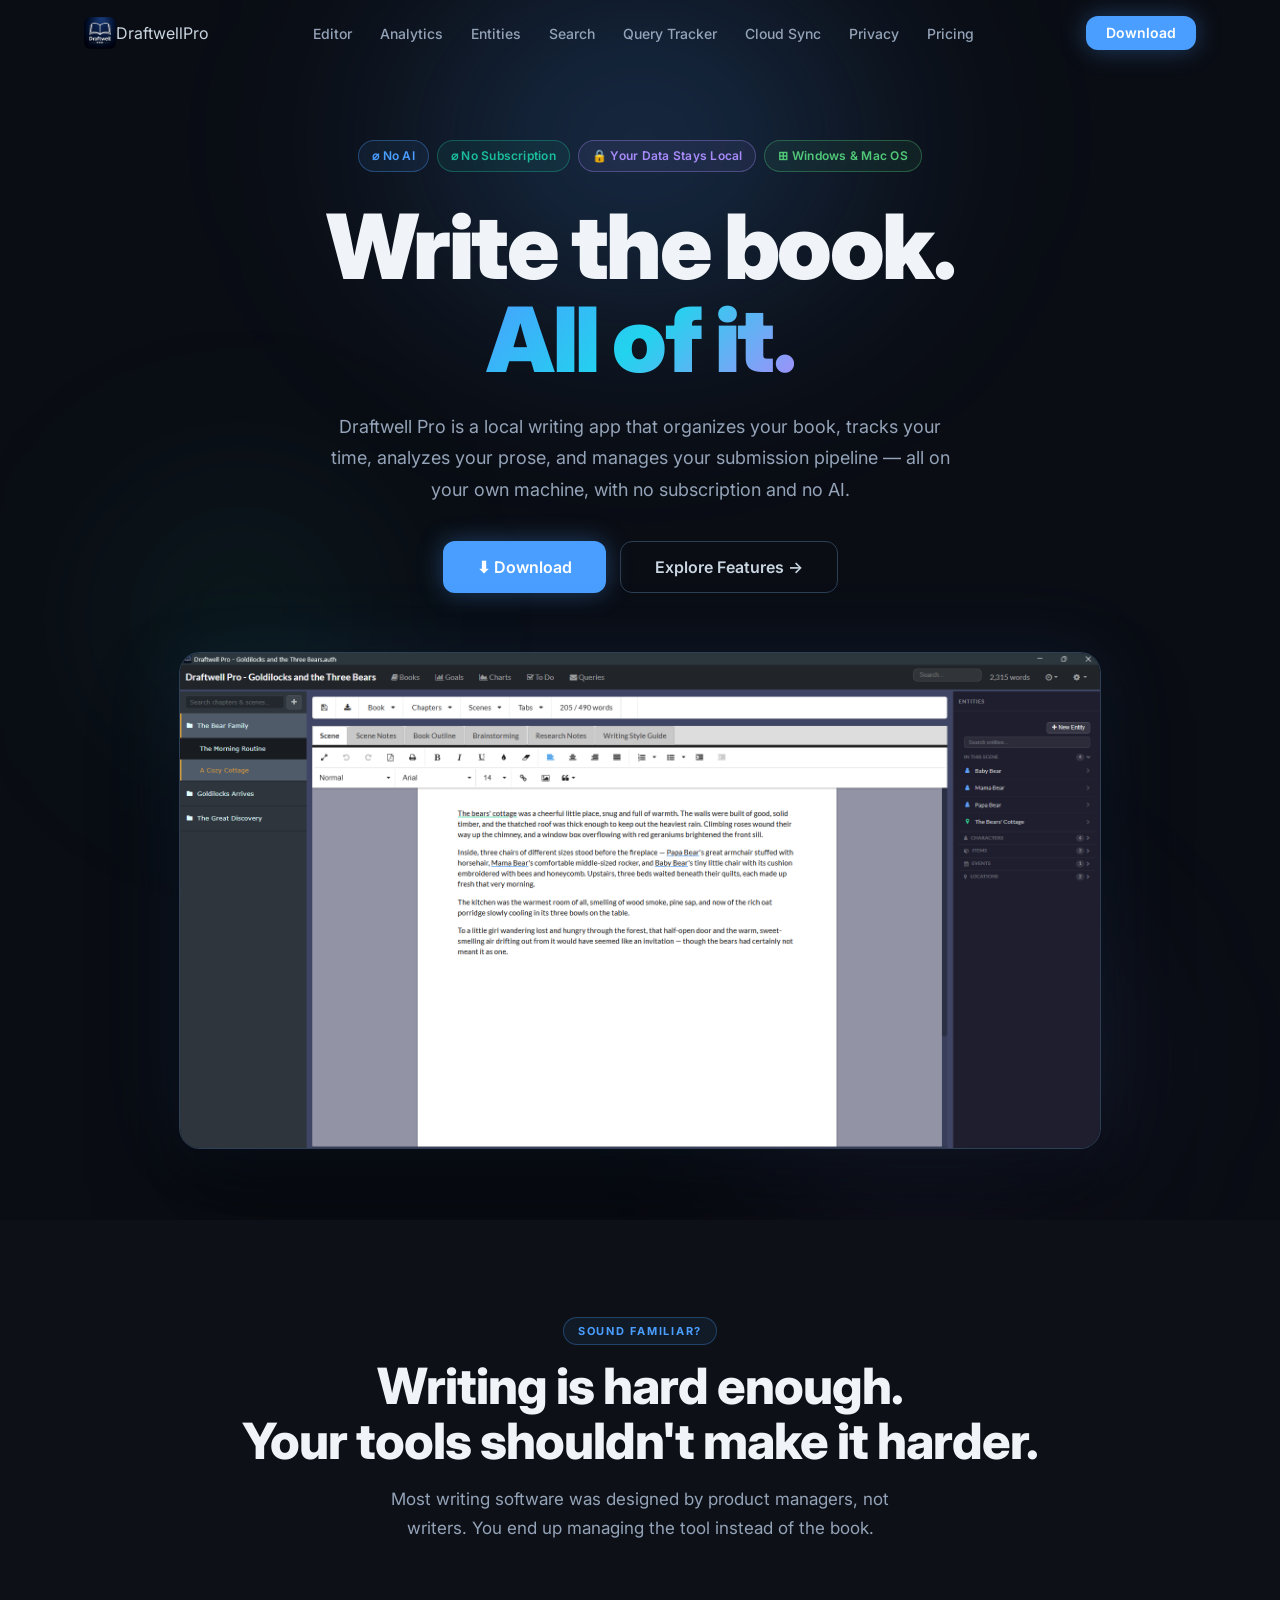
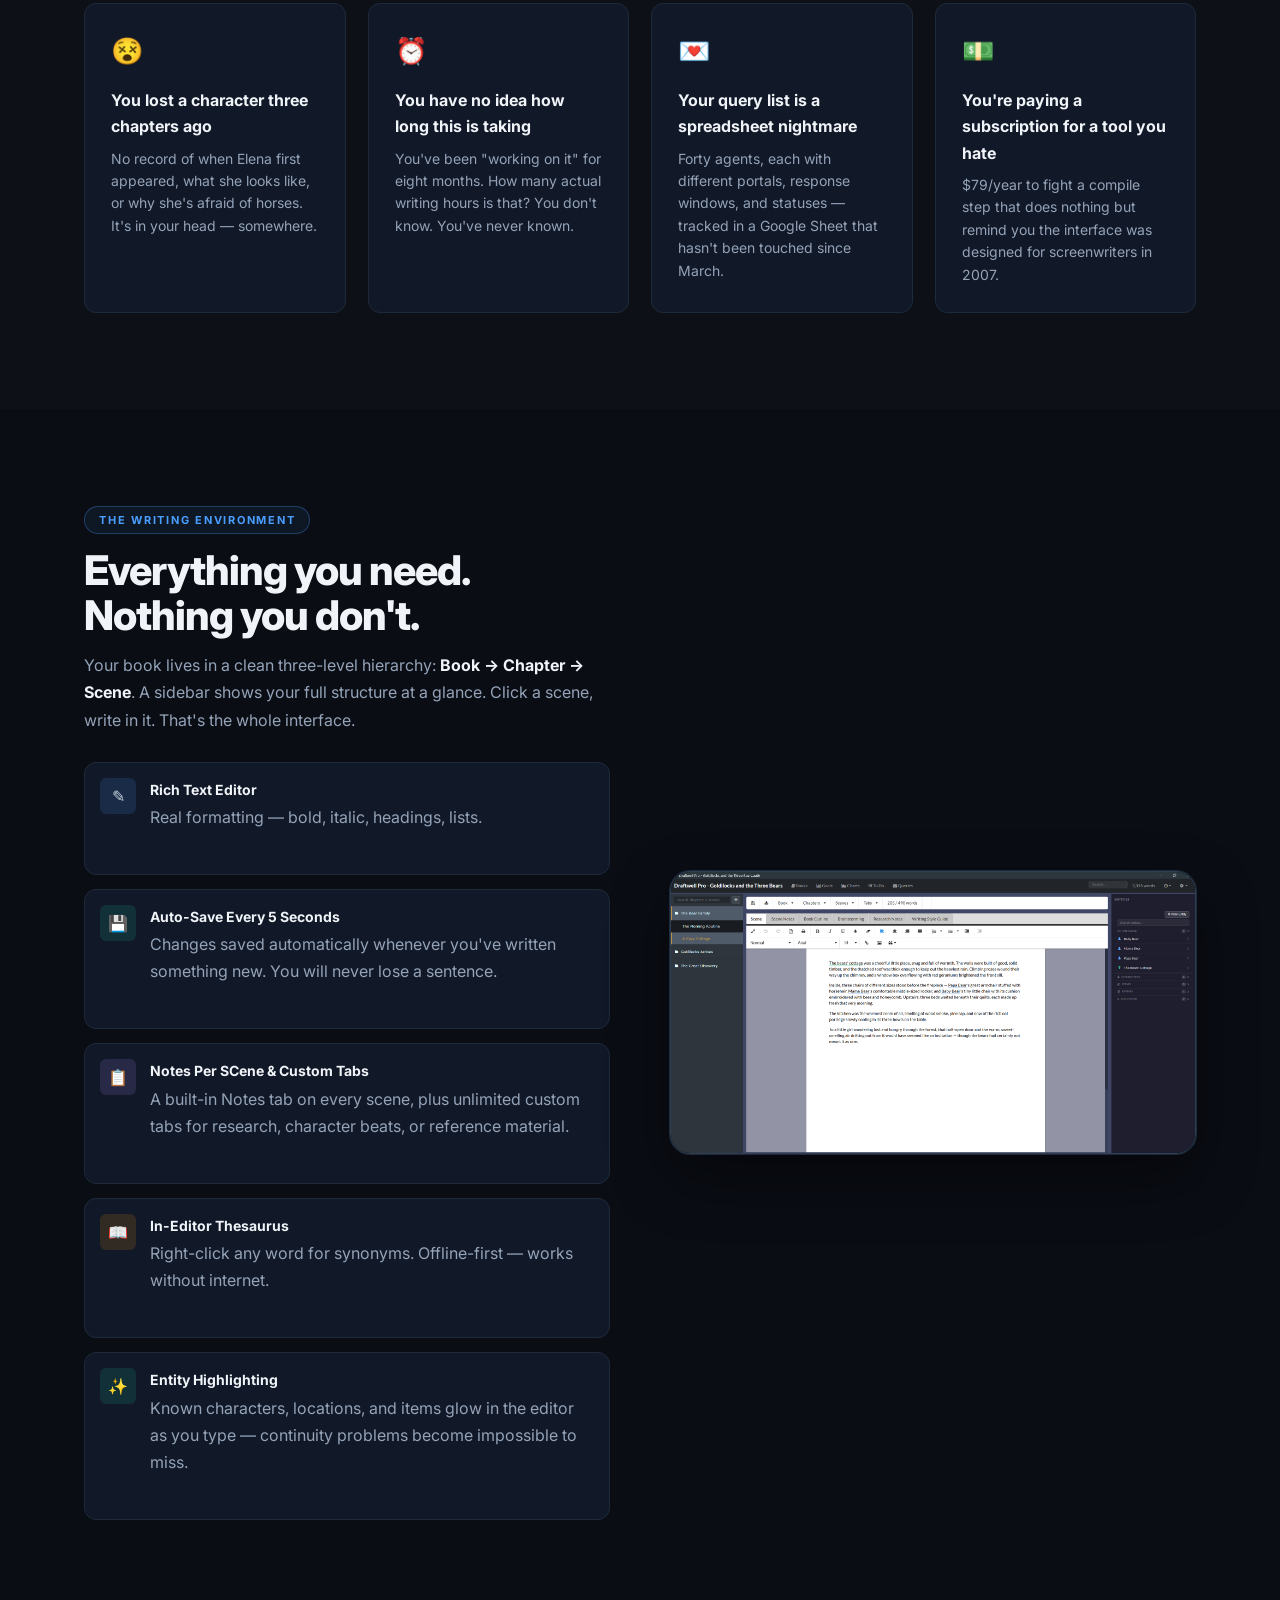
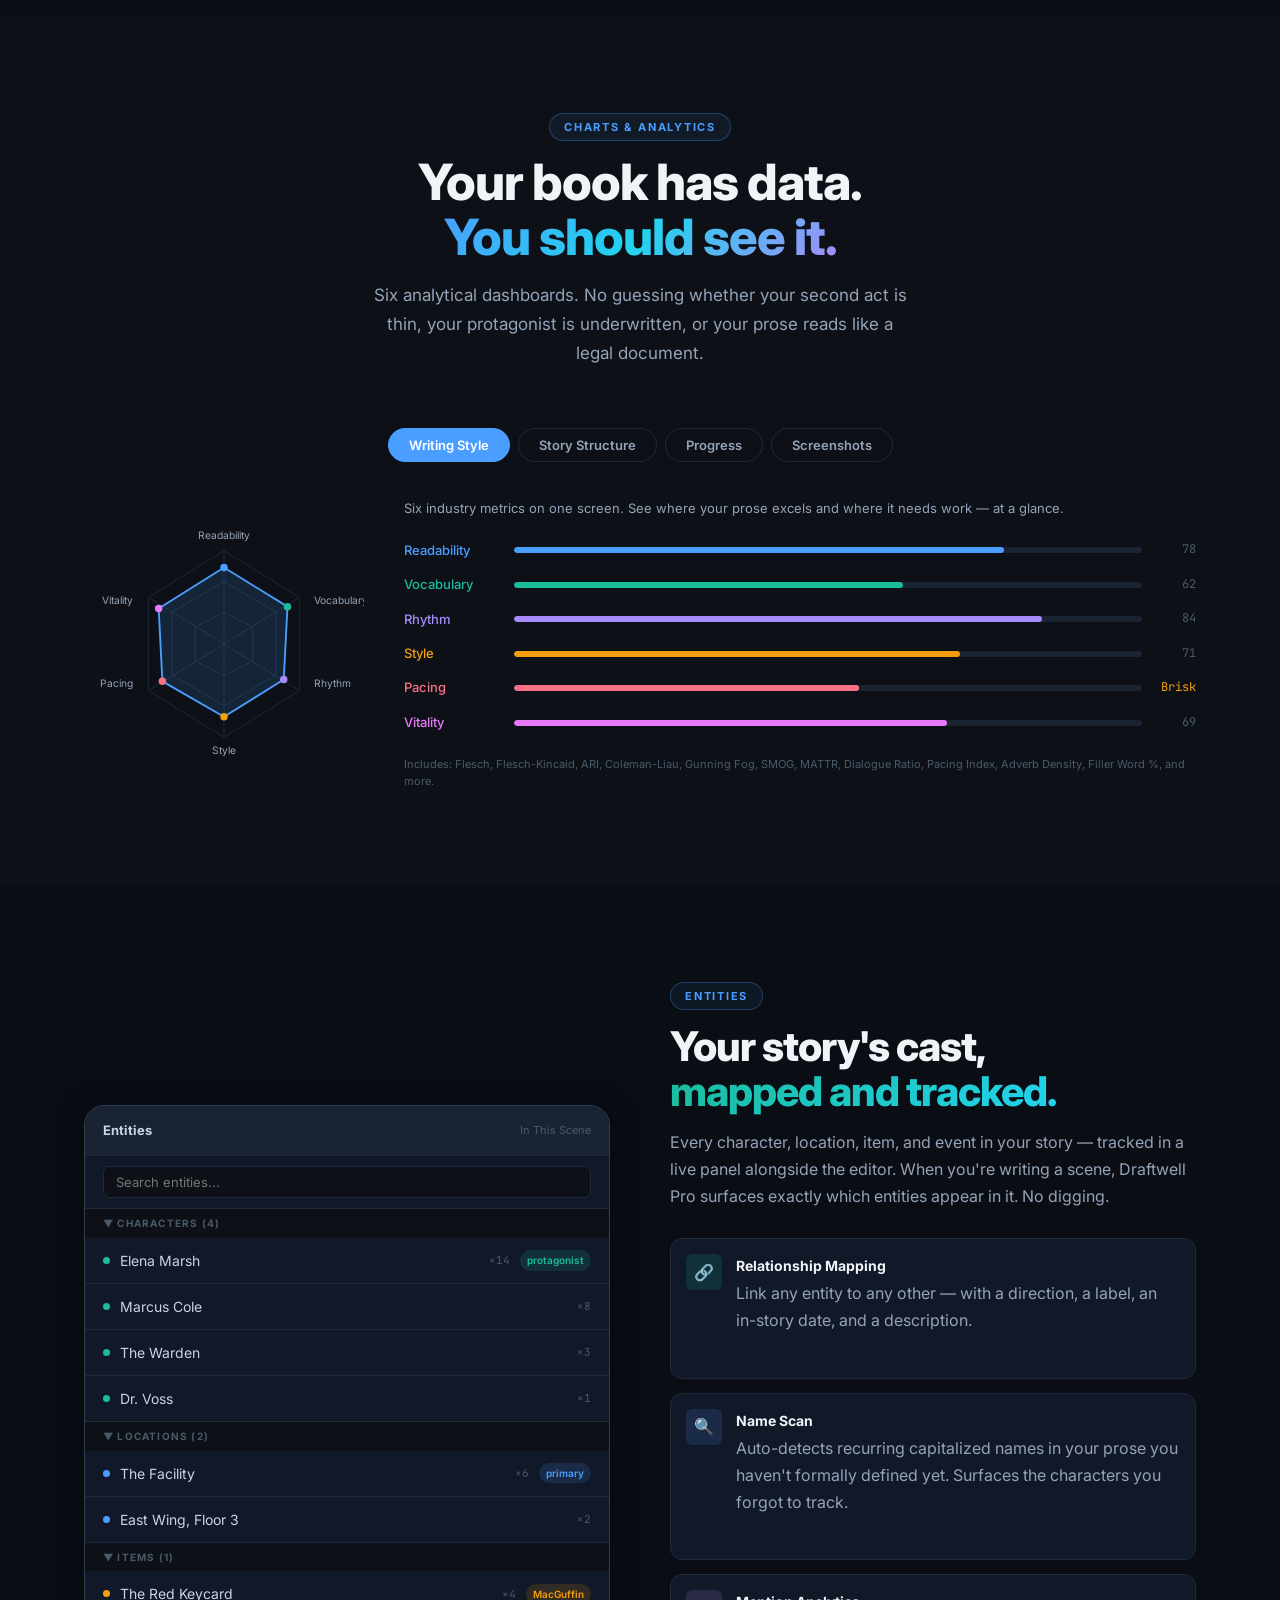
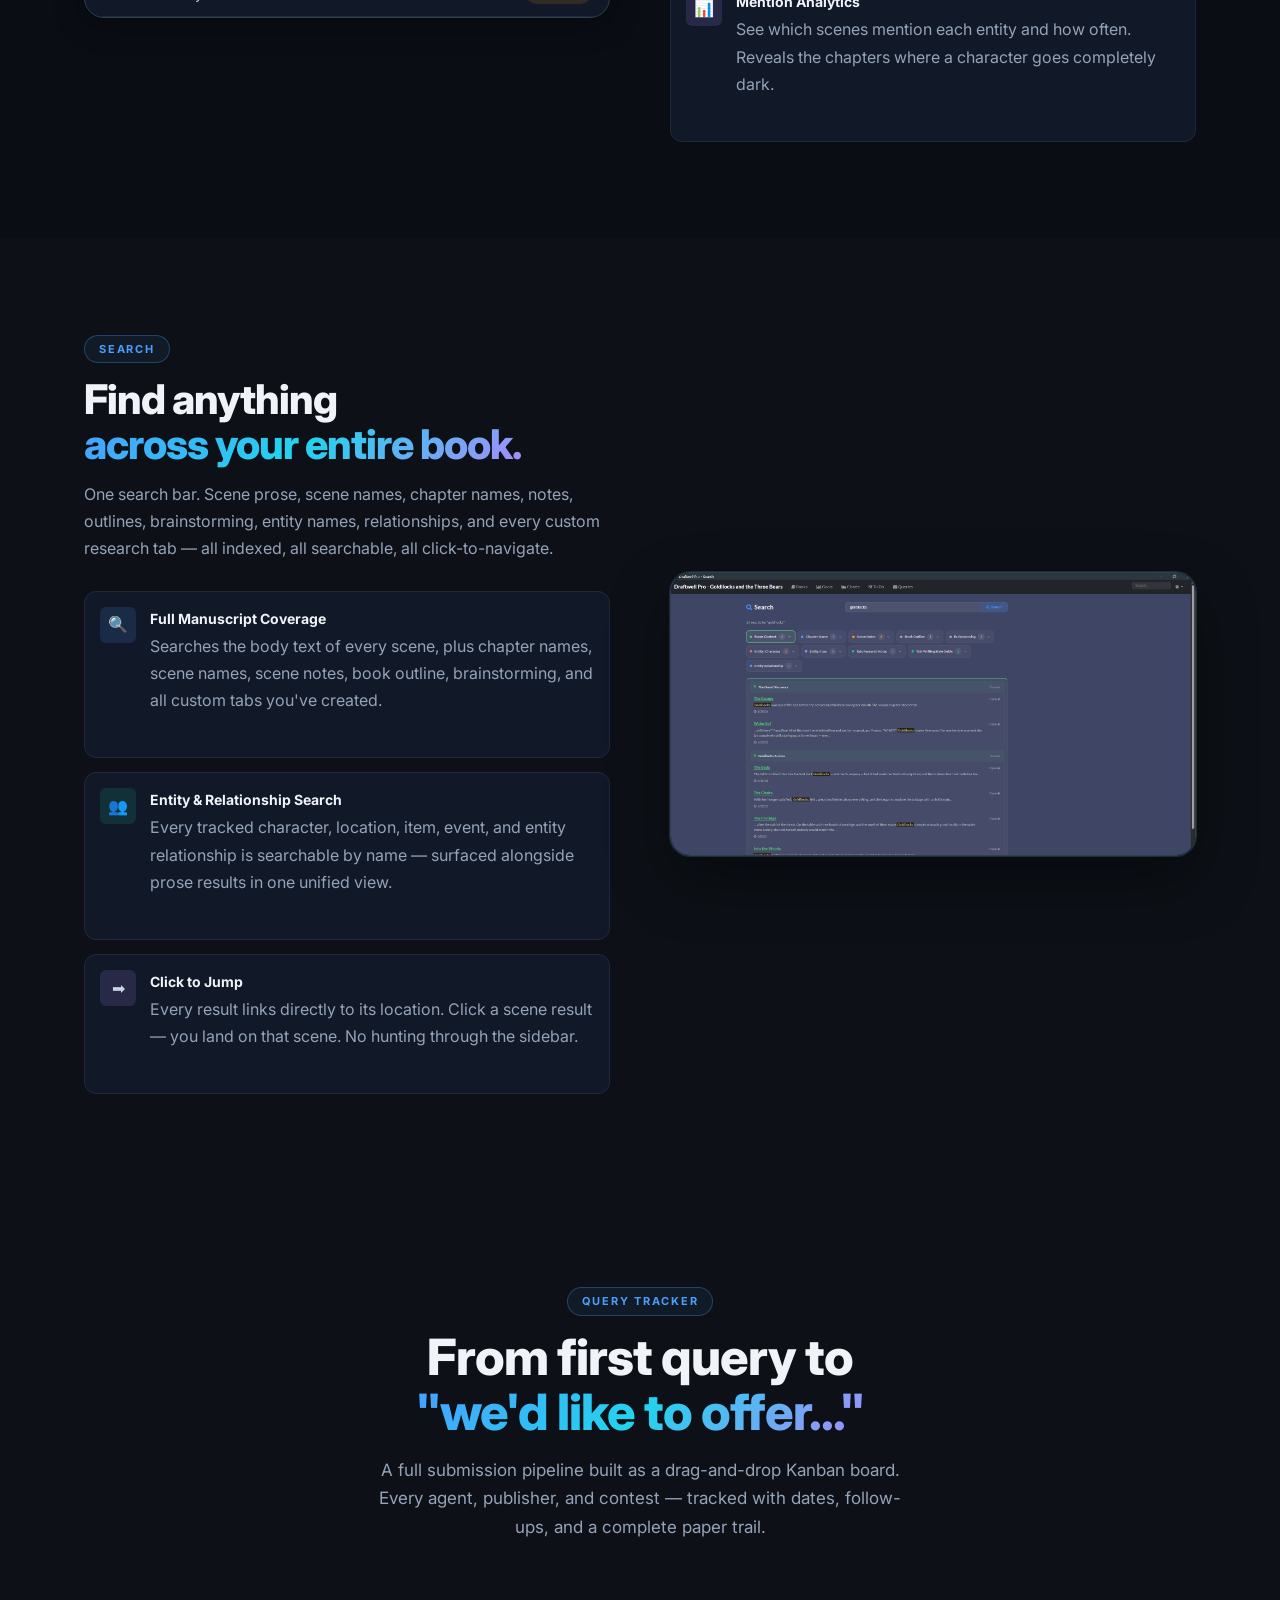
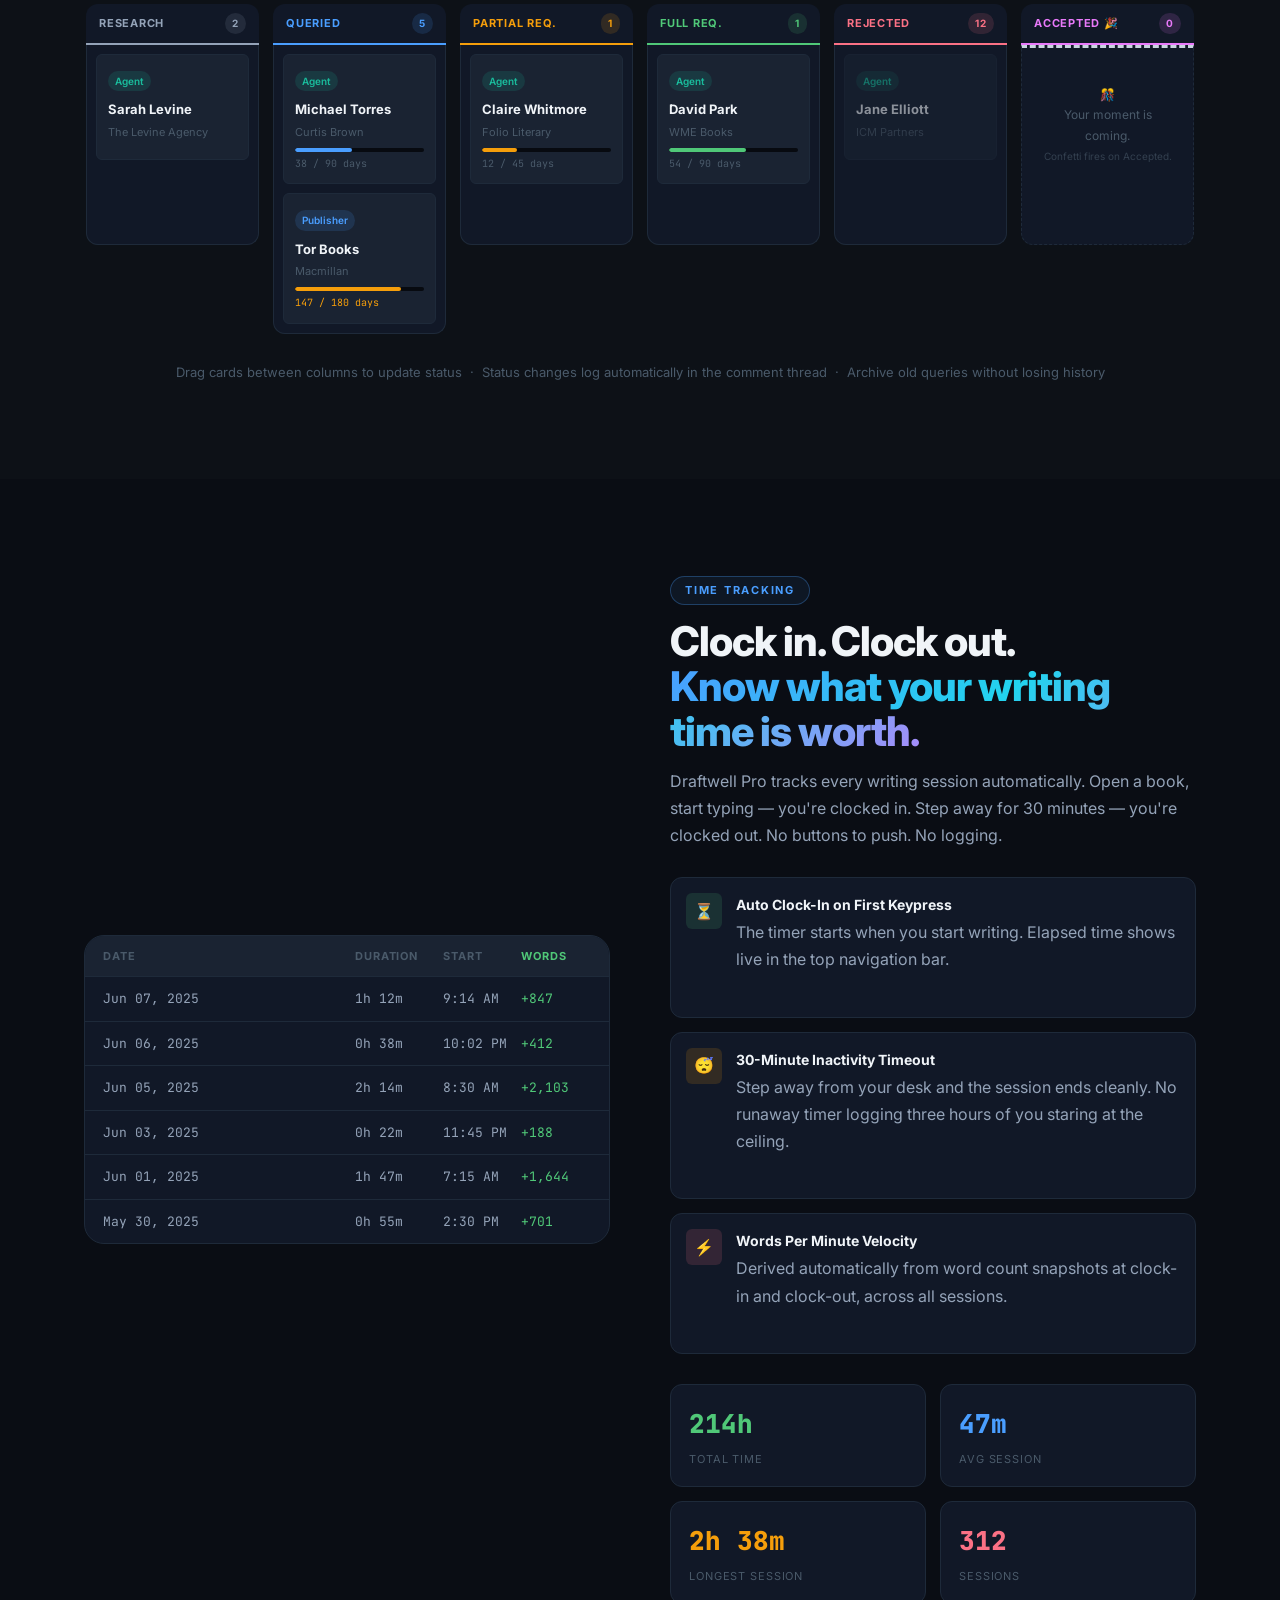
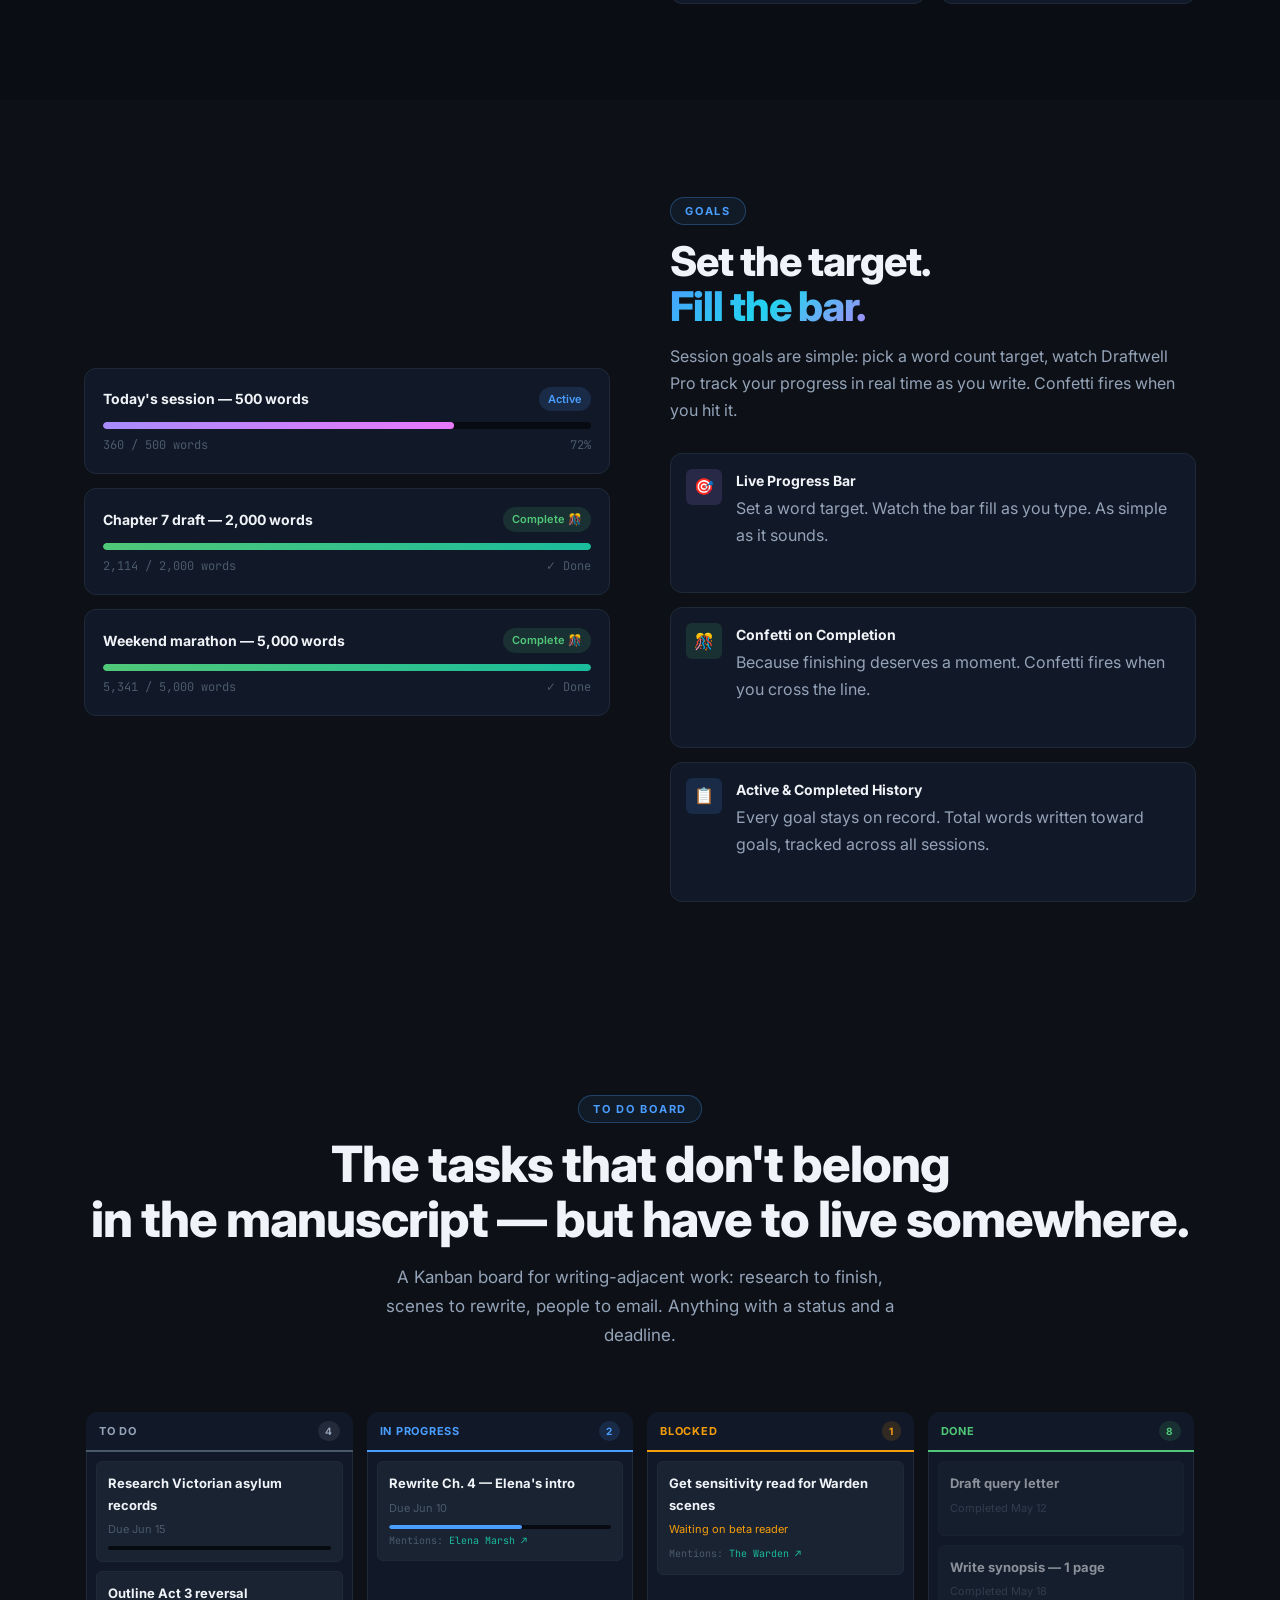
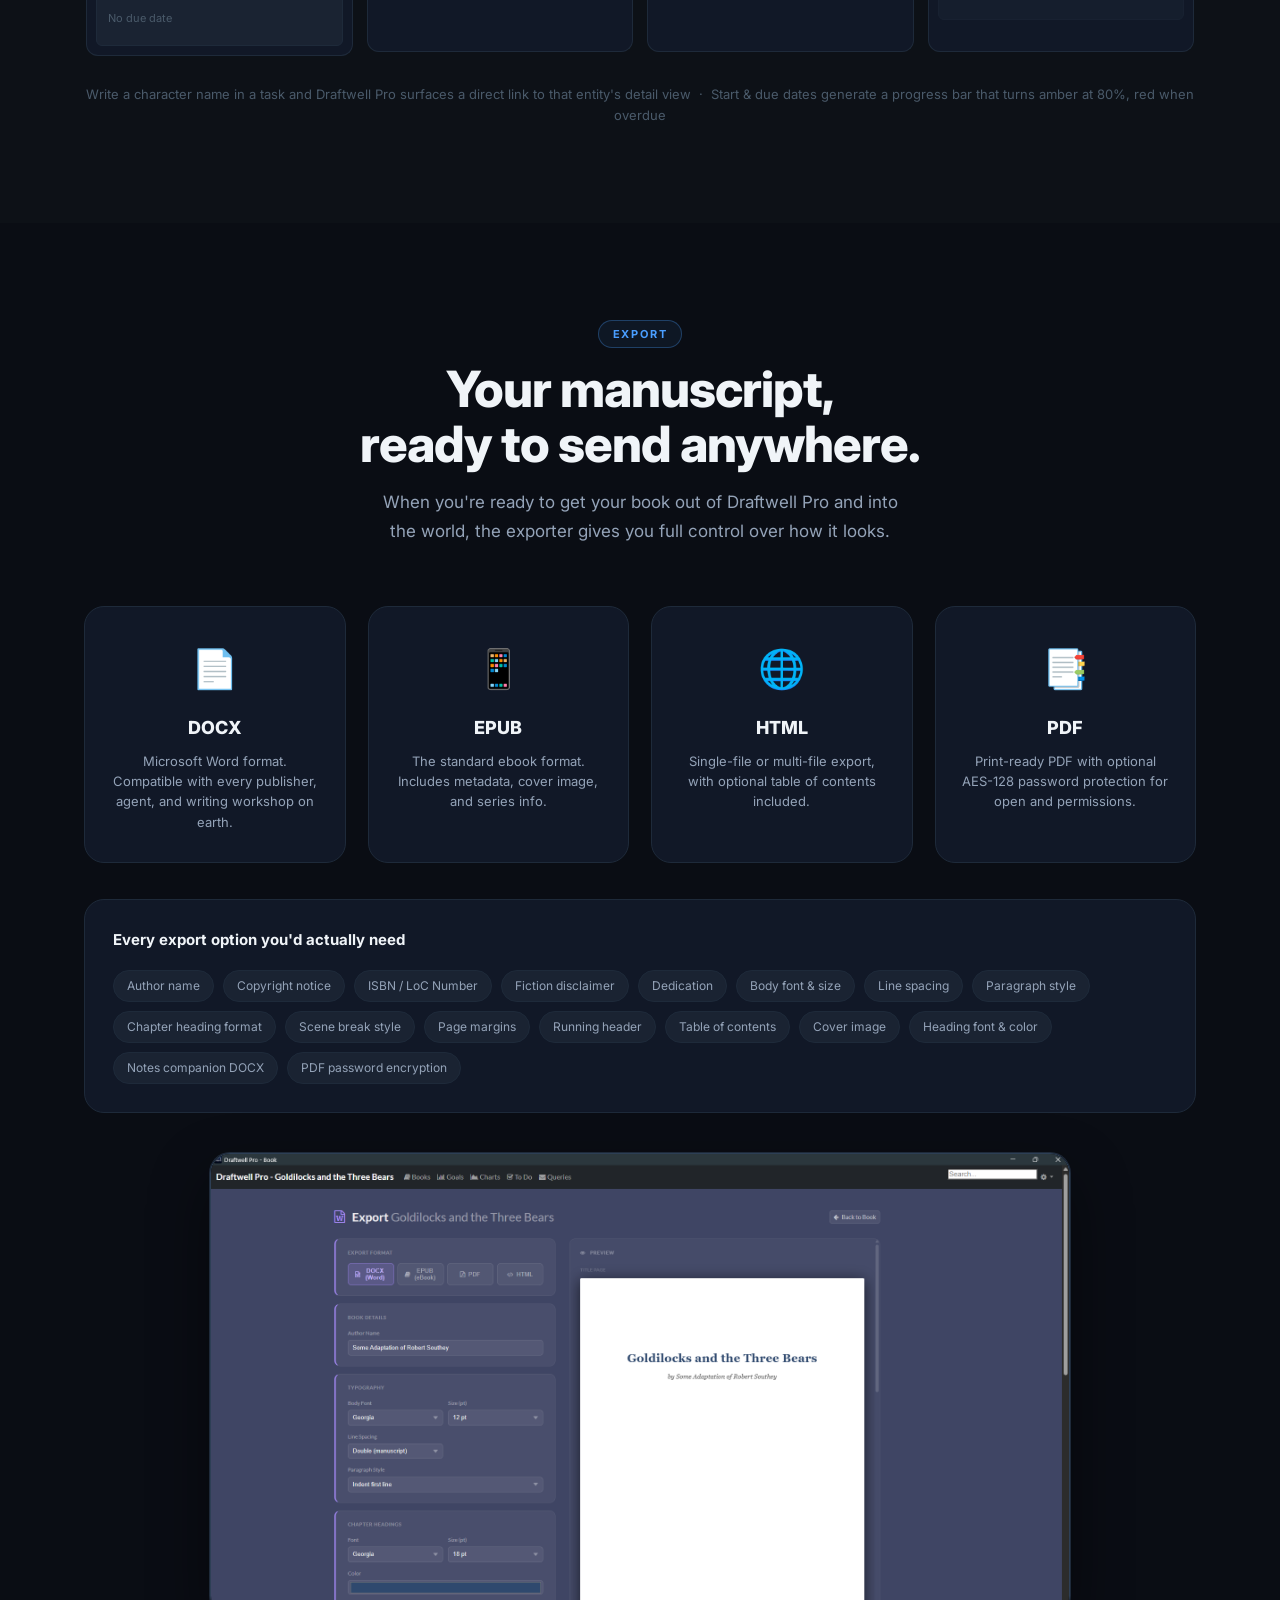
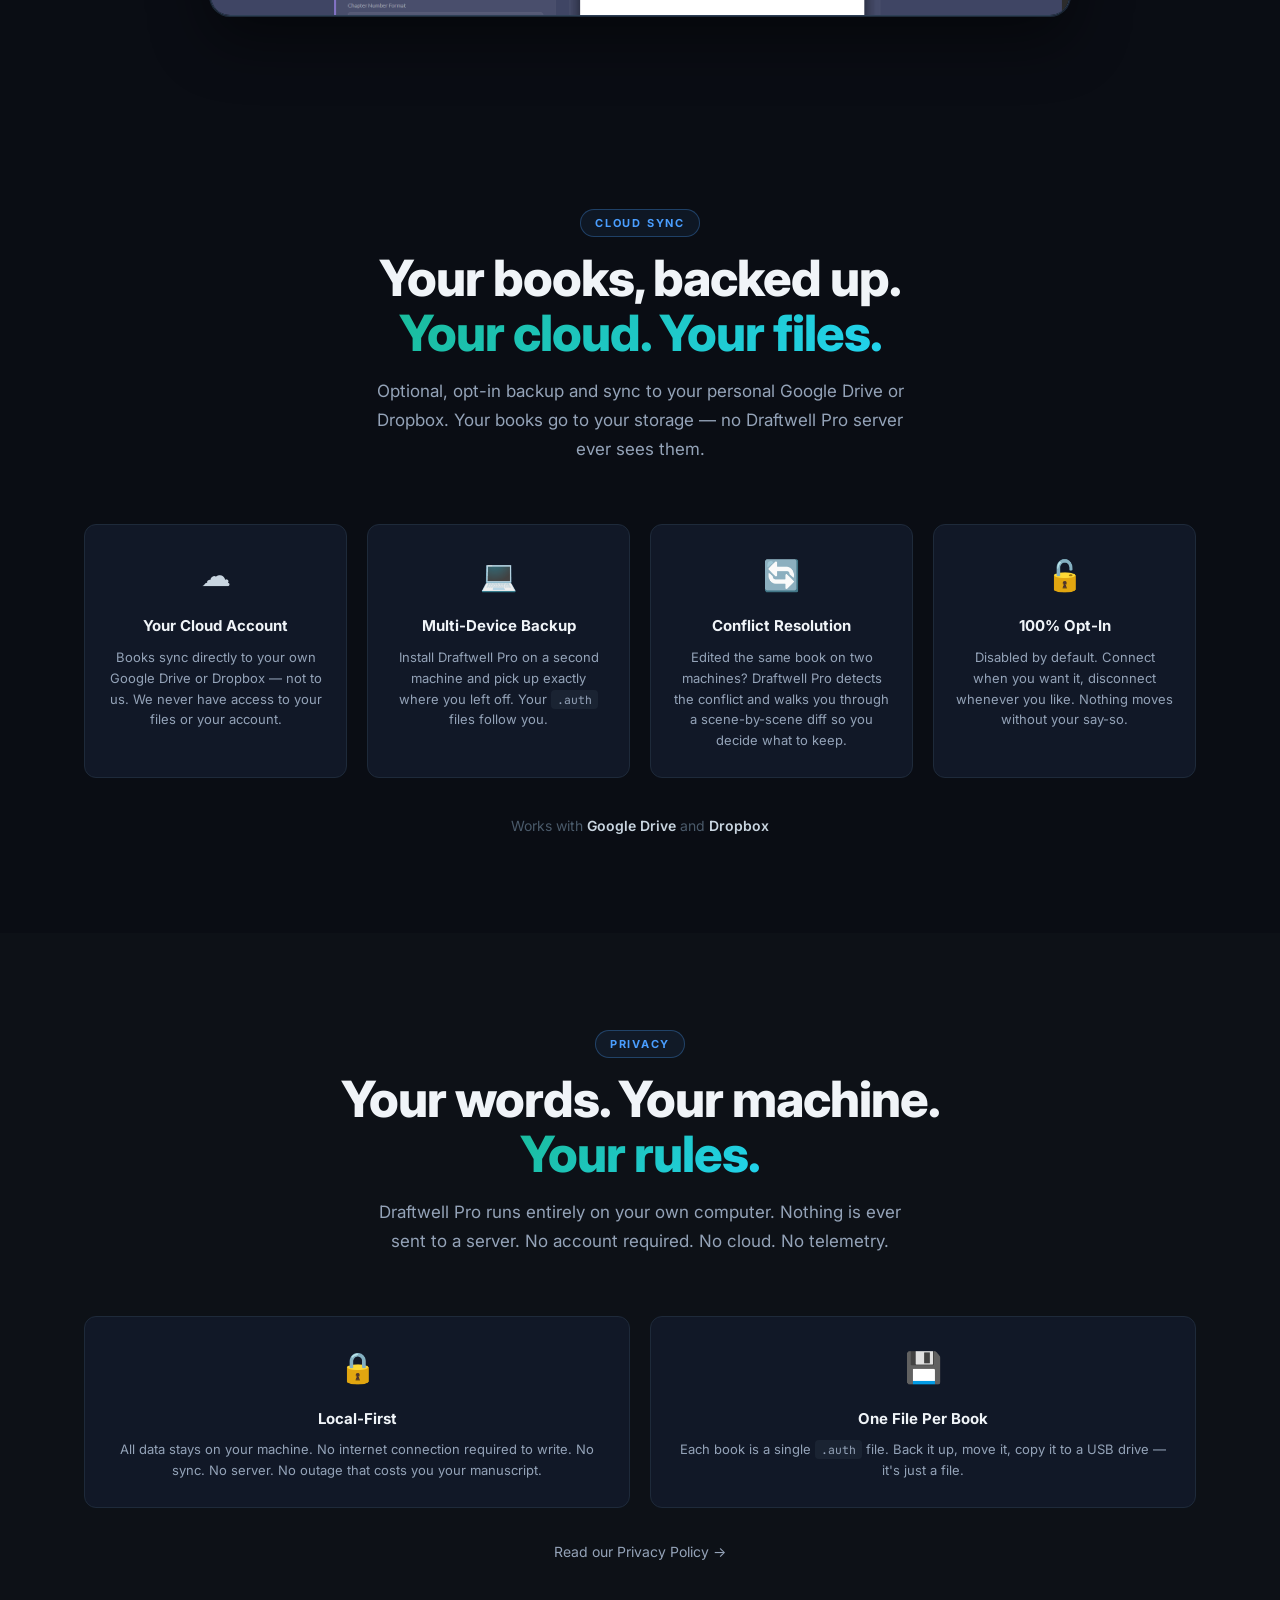
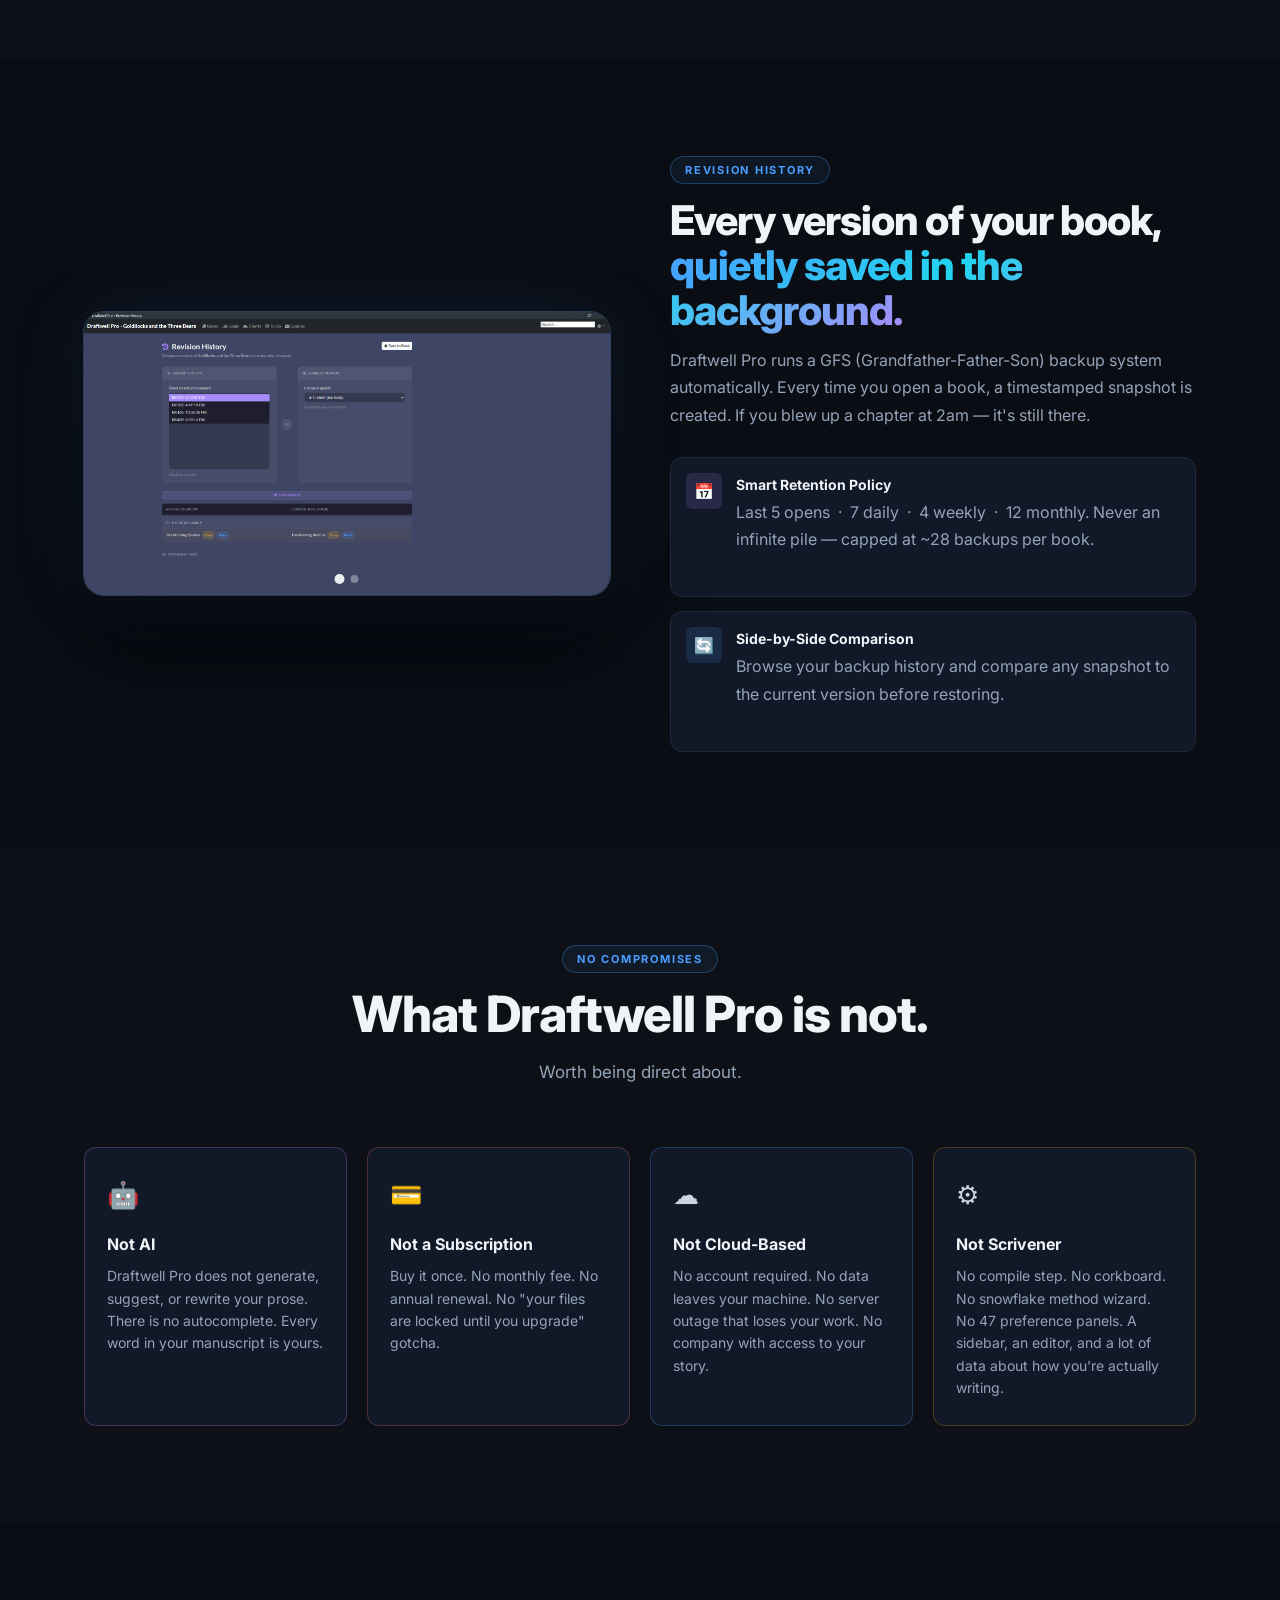
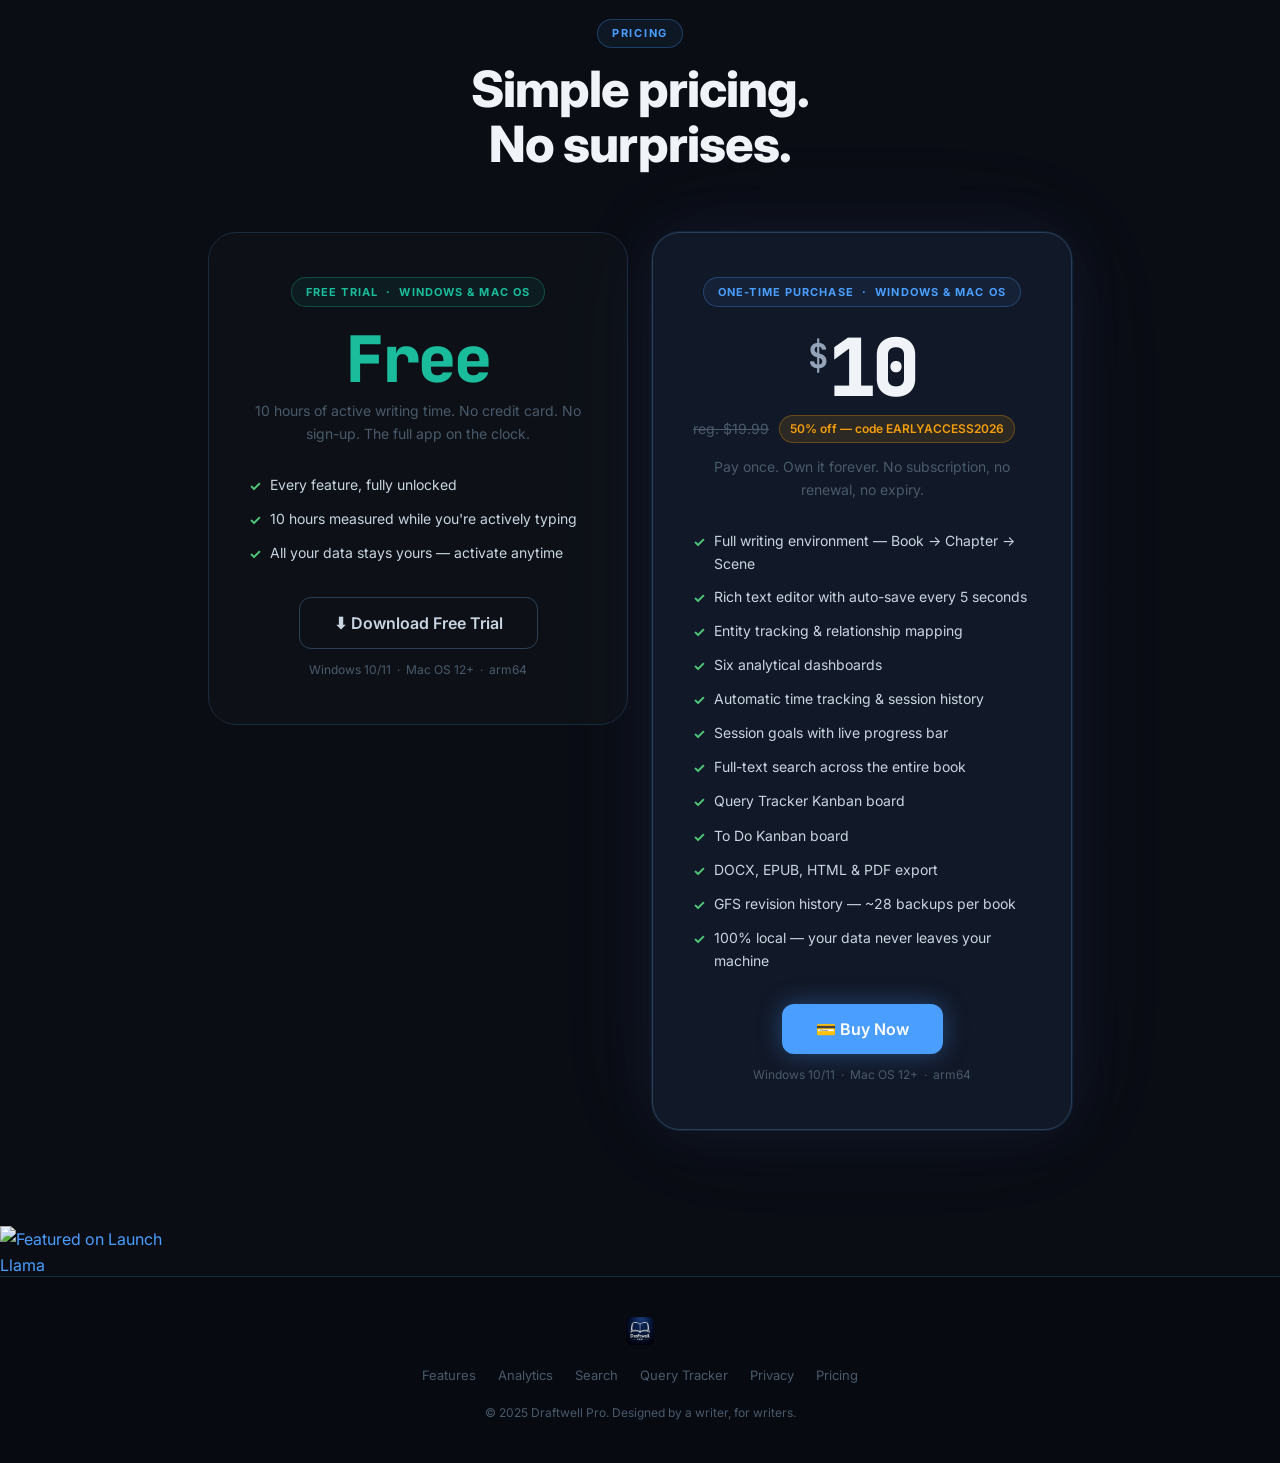
==== docs/index.html @ f075a861 "cloud sync" ====
<!DOCTYPE html>
<html lang="en">
<head>
  <meta charset="UTF-8">
  <meta name="viewport" content="width=device-width, initial-scale=1.0">
  <title>Draftwell Pro — Write the Book. All of It.</title>
  <meta name="description" content="Draftwell Pro is a local writing app that organizes your book, tracks your time, analyzes your prose, and manages your submission pipeline — all on your own machine, with no subscription and no AI.">
  <meta name="theme-color" content="#0a0d14">
  <link rel="preconnect" href="https://fonts.googleapis.com">
  <link rel="preconnect" href="https://fonts.gstatic.com" crossorigin>
  <link href="https://fonts.googleapis.com/css2?family=Inter:opsz,wght@14..32,400;14..32,500;14..32,600;14..32,700;14..32,800;14..32,900&family=JetBrains+Mono:wght@400;600;700&display=swap" rel="stylesheet">
  <link rel="stylesheet" href="css/styles.css">
  <link rel="icon" href="images/Favicon.ico">
  <script async data-id="101507577" src="//static.getclicky.com/js"></script>
</head>
<body>

<!-- ═══════════════════════════ NAV ═══════════════════════════ -->
<nav id="nav">
  <div class="container nav-inner">
    <div class="nav-logo"><img src="images/logo.png" alt="Draftwell Pro"> Draftwell <span>Pro</span></div>
    <ul class="nav-links">
      <li><a href="#editor">Editor</a></li>
      <li><a href="#analytics">Analytics</a></li>
      <li><a href="#entities">Entities</a></li>
      <li><a href="#search">Search</a></li>
      <li><a href="#query-tracker">Query Tracker</a></li>
      <li><a href="#cloud-sync">Cloud Sync</a></li>
      <li><a href="#privacy">Privacy</a></li>
      <li><a href="#price">Pricing</a></li>
    </ul>
    <a href="https://github.com/draftwellpro/Draftwell-Pro/releases/latest" class="btn btn-primary nav-cta">Download</a>
  </div>
</nav>

<!-- ═══════════════════════════ HERO ══════════════════════════ -->
<section id="hero">
  <div class="hero-bg">
    <div class="hero-glow hero-glow-1"></div>
    <div class="hero-glow hero-glow-2"></div>
    <div class="hero-glow hero-glow-3"></div>
  </div>

  <div class="hero-content reveal">
    <div class="badges">
      <span class="badge badge-blue">&#8960; No AI</span>
      <span class="badge badge-teal">&#8960; No Subscription</span>
      <span class="badge badge-purple">&#128274; Your Data Stays Local</span>
      <span class="badge badge-green">&#x229E; Windows &amp; Mac OS</span>
    </div>
    <h1 class="hero-headline">Write the book.<br><span class="gradient-text">All of it.</span></h1>
    <p class="hero-sub">
      Draftwell Pro is a local writing app that organizes your book, tracks your time, analyzes your prose, and manages your submission pipeline — all on your own machine, with no subscription and no AI.
    </p>
    <div class="hero-cta">
      <a href="https://github.com/draftwellpro/Draftwell-Pro/releases/latest" class="btn btn-primary btn-lg">&#11015; Download</a>
      <a href="#editor"   class="btn btn-ghost   btn-lg">Explore Features &#8594;</a>
    </div>
  </div>

  <div class="hero-mockup reveal reveal-d2">
    <div class="hero-carousel">
      <img class="hc-slide active screenshot" src="images/MainEditor.png"      alt="Writing environment">
      <img class="hc-slide screenshot"        src="images/Goals.png"           alt="Session goals">
      <img class="hc-slide screenshot"        src="images/WritingStyle.png"    alt="Writing style analytics">
      <img class="hc-slide screenshot"        src="images/Readability.png"     alt="Readability metrics">
      <img class="hc-slide screenshot"        src="images/Vocabulary.png"      alt="Vocabulary metrics">
      <img class="hc-slide screenshot"        src="images/Rythm.png"           alt="Rhythm metrics">
      <img class="hc-slide screenshot"        src="images/EntityFrequency.png" alt="Entity frequency">
      <img class="hc-slide screenshot"        src="images/ToDo.png"            alt="To Do board">
      <img class="hc-slide screenshot"        src="images/QueryTracker1.png"   alt="Query tracker">
      <img class="hc-slide screenshot"        src="images/QueryTracker2.png"   alt="Query tracker detail">
      <img class="hc-slide screenshot"        src="images/Search.png"          alt="Full-text search">
      <button class="hc-arrow hc-prev" aria-label="Previous image">&#8249;</button>
      <button class="hc-arrow hc-next" aria-label="Next image">&#8250;</button>
      <div class="hc-dots">
        <button class="hc-dot active" data-idx="0"  aria-label="Slide 1"></button>
        <button class="hc-dot"        data-idx="1"  aria-label="Slide 2"></button>
        <button class="hc-dot"        data-idx="2"  aria-label="Slide 3"></button>
        <button class="hc-dot"        data-idx="3"  aria-label="Slide 4"></button>
        <button class="hc-dot"        data-idx="4"  aria-label="Slide 5"></button>
        <button class="hc-dot"        data-idx="5"  aria-label="Slide 6"></button>
        <button class="hc-dot"        data-idx="6"  aria-label="Slide 7"></button>
        <button class="hc-dot"        data-idx="7"  aria-label="Slide 8"></button>
        <button class="hc-dot"        data-idx="8"  aria-label="Slide 9"></button>
        <button class="hc-dot"        data-idx="9"  aria-label="Slide 10"></button>
        <button class="hc-dot"        data-idx="10" aria-label="Slide 11"></button>
      </div>
    </div>
  </div>
</section>

<!-- ════════════════════════ THE PROBLEM ══════════════════════ -->
<section id="problem" class="section-alt">
  <div class="container">
    <div class="section-header reveal">
      <span class="section-label">Sound Familiar?</span>
      <h2>Writing is hard enough.<br>Your tools shouldn't make it harder.</h2>
      <p>Most writing software was designed by product managers, not writers. You end up managing the tool instead of the book.</p>
    </div>
    <div class="problem-grid">
      <div class="problem-card reveal reveal-d1">
        <div class="problem-icon">&#128565;</div>
        <h3>You lost a character three chapters ago</h3>
        <p>No record of when Elena first appeared, what she looks like, or why she's afraid of horses. It's in your head — somewhere.</p>
      </div>
      <div class="problem-card reveal reveal-d2">
        <div class="problem-icon">&#9200;</div>
        <h3>You have no idea how long this is taking</h3>
        <p>You've been "working on it" for eight months. How many actual writing hours is that? You don't know. You've never known.</p>
      </div>
      <div class="problem-card reveal reveal-d3">
        <div class="problem-icon">&#128140;</div>
        <h3>Your query list is a spreadsheet nightmare</h3>
        <p>Forty agents, each with different portals, response windows, and statuses — tracked in a Google Sheet that hasn't been touched since March.</p>
      </div>
      <div class="problem-card reveal reveal-d4">
        <div class="problem-icon">&#128181;</div>
        <h3>You're paying a subscription for a tool you hate</h3>
        <p>$79/year to fight a compile step that does nothing but remind you the interface was designed for screenwriters in 2007.</p>
      </div>
    </div>
  </div>
</section>

<!-- ═════════════════════ WRITING ENVIRONMENT ════════════════ -->
<section id="editor">
  <div class="container">
    <div class="feat-layout">
      <div class="feat-copy reveal">
        <span class="section-label">The Writing Environment</span>
        <h2>Everything you need.<br>Nothing you don't.</h2>
        <p>Your book lives in a clean three-level hierarchy: <strong style="color:var(--text-1)">Book → Chapter → Scene</strong>. A sidebar shows your full structure at a glance. Click a scene, write in it. That's the whole interface.</p>
        <div class="feature-list">
          <div class="feature-item">
            <div class="fi-icon fi-blue">&#9998;</div>
            <div class="feature-text">
              <h4>Rich Text Editor</h4>
              <p>Real formatting — bold, italic, headings, lists.</p>
            </div>
          </div>
          <div class="feature-item">
            <div class="fi-icon fi-teal">&#128190;</div>
            <div class="feature-text">
              <h4>Auto-Save Every 5 Seconds</h4>
              <p>Changes saved automatically whenever you've written something new. You will never lose a sentence.</p>
            </div>
          </div>
          <div class="feature-item">
            <div class="fi-icon fi-purple">&#128203;</div>
            <div class="feature-text">
              <h4>Notes Per SCene &amp; Custom Tabs</h4>
              <p>A built-in Notes tab on every scene, plus unlimited custom tabs for research, character beats, or reference material.</p>
            </div>
          </div>
          <div class="feature-item">
            <div class="fi-icon fi-amber">&#128214;</div>
            <div class="feature-text">
              <h4>In-Editor Thesaurus</h4>
              <p>Right-click any word for synonyms. Offline-first — works without internet.</p>
            </div>
          </div>
          <div class="feature-item">
            <div class="fi-icon fi-teal">&#10024;</div>
            <div class="feature-text">
              <h4>Entity Highlighting</h4>
              <p>Known characters, locations, and items glow in the editor as you type — continuity problems become impossible to miss.</p>
            </div>
          </div>
        </div>
      </div>

      <div class="reveal reveal-d2">
        <img src="images/MainEditor.png" alt="Draftwell Pro writing environment" class="screenshot section-screenshot">
      </div>
    </div>
  </div>
</section>

<!-- ═══════════════════════ ANALYTICS ════════════════════════ -->
<section id="analytics" class="section-alt">
  <div class="container">
    <div class="section-header reveal">
      <span class="section-label">Charts &amp; Analytics</span>
      <h2>Your book has data.<br><span class="gradient-text">You should see it.</span></h2>
      <p>Six analytical dashboards. No guessing whether your second act is thin, your protagonist is underwritten, or your prose reads like a legal document.</p>
    </div>

    <div class="analytics-tabs reveal">
      <button class="tab-btn active" data-tab="style">Writing Style</button>
      <button class="tab-btn"        data-tab="structure">Story Structure</button>
      <button class="tab-btn"        data-tab="progress">Progress</button>
      <button class="tab-btn"        data-tab="screenshots">Screenshots</button>
    </div>

    <!-- Writing Style tab -->
    <div class="tab-panel active" id="tab-style">
      <div class="radar-wrap reveal">
        <div class="radar-svg-box">
          <svg id="radar-svg" viewBox="0 0 300 300" width="100%" style="max-width:280px;display:block;margin:0 auto;">
            <!-- Background rings -->
            <polygon points="150,50 231,100 231,200 150,250 69,200 69,100"  fill="none" stroke="#1e2a3a" stroke-width="1"/>
            <polygon points="150,83 206,116 206,183 150,216 94,183 94,116"  fill="none" stroke="#1e2a3a" stroke-width="1"/>
            <polygon points="150,116 181,132 181,168 150,184 119,168 119,132" fill="none" stroke="#1e2a3a" stroke-width="1"/>
            <!-- Axis spokes -->
            <line x1="150" y1="50"  x2="150" y2="250" stroke="#1e2a3a" stroke-width="1"/>
            <line x1="69"  y1="100" x2="231" y2="200" stroke="#1e2a3a" stroke-width="1"/>
            <line x1="231" y1="100" x2="69"  y2="200" stroke="#1e2a3a" stroke-width="1"/>
            <!-- Data shape -->
            <polygon id="radar-data"
              points="150,68 218,110 214,188 150,228 84,190 80,112"
              fill="rgba(74,158,255,0.14)" stroke="#4a9eff" stroke-width="2" stroke-linejoin="round"/>
            <!-- Axis vertices -->
            <circle cx="150" cy="68"  r="4" fill="#4a9eff"/>
            <circle cx="218" cy="110" r="4" fill="#1abc9c"/>
            <circle cx="214" cy="188" r="4" fill="#a78bfa"/>
            <circle cx="150" cy="228" r="4" fill="#f59e0b"/>
            <circle cx="84"  cy="190" r="4" fill="#fb7185"/>
            <circle cx="80"  cy="112" r="4" fill="#e879f9"/>
            <!-- Labels -->
            <text x="150" y="38"  text-anchor="middle" fill="#94a3b8" font-size="11" font-family="Inter,sans-serif">Readability</text>
            <text x="246" y="107" text-anchor="start"  fill="#94a3b8" font-size="11" font-family="Inter,sans-serif">Vocabulary</text>
            <text x="246" y="196" text-anchor="start"  fill="#94a3b8" font-size="11" font-family="Inter,sans-serif">Rhythm</text>
            <text x="150" y="268" text-anchor="middle" fill="#94a3b8" font-size="11" font-family="Inter,sans-serif">Style</text>
            <text x="52"  y="196" text-anchor="end"    fill="#94a3b8" font-size="11" font-family="Inter,sans-serif">Pacing</text>
            <text x="52"  y="107" text-anchor="end"    fill="#94a3b8" font-size="11" font-family="Inter,sans-serif">Vitality</text>
          </svg>
        </div>

        <div class="radar-metrics">
          <p style="font-size:13px;color:var(--text-3);margin-bottom:8px;line-height:1.6;">
            Six industry metrics on one screen. See where your prose excels and where it needs work — at a glance.
          </p>
          <div class="metric-row">
            <span class="metric-label" style="color:var(--blue)">Readability</span>
            <div class="bar-track"><div class="bar-fill-sm" style="background:var(--blue)" data-w="78%"></div></div>
            <span class="metric-val">78</span>
          </div>
          <div class="metric-row">
            <span class="metric-label" style="color:var(--teal)">Vocabulary</span>
            <div class="bar-track"><div class="bar-fill-sm" style="background:var(--teal)" data-w="62%"></div></div>
            <span class="metric-val">62</span>
          </div>
          <div class="metric-row">
            <span class="metric-label" style="color:var(--purple)">Rhythm</span>
            <div class="bar-track"><div class="bar-fill-sm" style="background:var(--purple)" data-w="84%"></div></div>
            <span class="metric-val">84</span>
          </div>
          <div class="metric-row">
            <span class="metric-label" style="color:var(--amber)">Style</span>
            <div class="bar-track"><div class="bar-fill-sm" style="background:var(--amber)" data-w="71%"></div></div>
            <span class="metric-val">71</span>
          </div>
          <div class="metric-row">
            <span class="metric-label" style="color:var(--coral)">Pacing</span>
            <div class="bar-track"><div class="bar-fill-sm" style="background:var(--coral)" data-w="55%"></div></div>
            <span class="metric-val" style="color:var(--amber)">Brisk</span>
          </div>
          <div class="metric-row">
            <span class="metric-label" style="color:var(--pink)">Vitality</span>
            <div class="bar-track"><div class="bar-fill-sm" style="background:var(--pink)" data-w="69%"></div></div>
            <span class="metric-val">69</span>
          </div>
          <p style="font-size:11px;color:var(--text-4);margin-top:10px;line-height:1.5;">
            Includes: Flesch, Flesch-Kincaid, ARI, Coleman-Liau, Gunning Fog, SMOG, MATTR, Dialogue Ratio, Pacing Index, Adverb Density, Filler Word %, and more.
          </p>
        </div>
      </div>
    </div>

    <!-- Story Structure tab -->
    <div class="tab-panel" id="tab-structure">
      <div class="barchart-card reveal">
        <div class="barchart-header">
          <div class="barchart-title">Words per Chapter</div>
          <div class="barchart-sub">Act weight distribution &nbsp;·&nbsp; Act 1 <span style="color:var(--blue)">&#9632;</span> &nbsp; Act 2 <span style="color:var(--teal)">&#9632;</span> &nbsp; Act 3 <span style="color:var(--purple)">&#9632;</span></div>
        </div>
        <div class="bar-rows" id="structure-chart">
          <!-- Generated by main.js -->
        </div>
      </div>
    </div>

    <!-- Progress tab -->
    <div class="tab-panel" id="tab-progress">
      <div class="heatmap-card reveal">
        <div class="heatmap-top">
          <span class="heatmap-title">Writing Activity — Last 12 Months</span>
          <div class="hmap-stats">
            <div class="hmap-stat">
              <div class="val" style="color:var(--blue)">87,244</div>
              <div class="lbl">Words Written</div>
            </div>
            <div class="hmap-stat">
              <div class="val" style="color:var(--green)">214</div>
              <div class="lbl">Sessions</div>
            </div>
            <div class="hmap-stat">
              <div class="val" style="color:var(--amber)">3,892</div>
              <div class="lbl">Best Day</div>
            </div>
          </div>
        </div>
        <div class="heatmap-grid" id="heatmap-grid">
          <!-- Generated by main.js -->
        </div>
        <p style="font-size:11px;color:var(--text-4);margin-top:12px;">
          &#9632; Less &nbsp;&nbsp;
          <span style="color:rgba(74,158,255,0.25)">&#9632;</span>
          <span style="color:rgba(74,158,255,0.50)">&#9632;</span>
          <span style="color:rgba(74,158,255,0.75)">&#9632;</span>
          <span style="color:rgba(74,158,255,1.0)">&#9632;</span>
          &nbsp;&nbsp; More
        </p>
      </div>
    </div>

    <!-- Screenshots tab -->
    <div class="tab-panel" id="tab-screenshots">
      <div class="ac-wrap reveal">
        <div class="hero-carousel">
          <img class="hc-slide active screenshot" src="images/Charts.png"          alt="Analytics overview">
          <img class="hc-slide screenshot"        src="images/WritingStyle.png"    alt="Writing Style dashboard">
          <img class="hc-slide screenshot"        src="images/Style.png"           alt="Style analysis">
          <img class="hc-slide screenshot"        src="images/Readability.png"     alt="Readability metrics">
          <img class="hc-slide screenshot"        src="images/Vocabulary.png"      alt="Vocabulary metrics">
          <img class="hc-slide screenshot"        src="images/Pacing.png"          alt="Pacing analysis">
          <img class="hc-slide screenshot"        src="images/Rythm.png"           alt="Rhythm metrics">
          <img class="hc-slide screenshot"        src="images/Paragraphs.png"      alt="Paragraph analysis">
          <img class="hc-slide screenshot"        src="images/EntityFrequency.png" alt="Entity frequency">
          <img class="hc-slide screenshot"        src="images/Goals.png"           alt="Session goals">
          <button class="hc-arrow hc-prev" aria-label="Previous image">&#8249;</button>
          <button class="hc-arrow hc-next" aria-label="Next image">&#8250;</button>
          <div class="hc-dots">
            <button class="hc-dot active" data-idx="0" aria-label="Slide 1"></button>
            <button class="hc-dot"        data-idx="1" aria-label="Slide 2"></button>
            <button class="hc-dot"        data-idx="2" aria-label="Slide 3"></button>
            <button class="hc-dot"        data-idx="3" aria-label="Slide 4"></button>
            <button class="hc-dot"        data-idx="4" aria-label="Slide 5"></button>
            <button class="hc-dot"        data-idx="5" aria-label="Slide 6"></button>
            <button class="hc-dot"        data-idx="6" aria-label="Slide 7"></button>
            <button class="hc-dot"        data-idx="7" aria-label="Slide 8"></button>
            <button class="hc-dot"        data-idx="8" aria-label="Slide 9"></button>
            <button class="hc-dot"        data-idx="9" aria-label="Slide 10"></button>
          </div>
        </div>
      </div>
    </div>

  </div>
</section>

<!-- ════════════════════════ ENTITIES ════════════════════════ -->
<section id="entities">
  <div class="container">
    <div class="feat-layout">
      <div class="reveal">
        <div class="entity-panel">
          <div class="ep-header">
            <span>Entities</span>
            <span class="ep-sub">In This Scene</span>
          </div>
          <div class="ep-search"><input type="text" placeholder="Search entities..." readonly></div>

          <div class="ep-group-label">&#9660; Characters (4)</div>
          <div class="ep-item">
            <span class="ep-dot" style="background:var(--teal)"></span>
            <span class="ep-name">Elena Marsh</span>
            <span class="ep-count">&#215;14</span>
            <span class="ep-tag ep-tag-char">protagonist</span>
          </div>
          <div class="ep-item">
            <span class="ep-dot" style="background:var(--teal)"></span>
            <span class="ep-name">Marcus Cole</span>
            <span class="ep-count">&#215;8</span>
          </div>
          <div class="ep-item">
            <span class="ep-dot" style="background:var(--teal)"></span>
            <span class="ep-name">The Warden</span>
            <span class="ep-count">&#215;3</span>
          </div>
          <div class="ep-item">
            <span class="ep-dot" style="background:var(--teal)"></span>
            <span class="ep-name">Dr. Voss</span>
            <span class="ep-count">&#215;1</span>
          </div>

          <div class="ep-group-label">&#9660; Locations (2)</div>
          <div class="ep-item">
            <span class="ep-dot" style="background:var(--blue)"></span>
            <span class="ep-name">The Facility</span>
            <span class="ep-count">&#215;6</span>
            <span class="ep-tag ep-tag-loc">primary</span>
          </div>
          <div class="ep-item">
            <span class="ep-dot" style="background:var(--blue)"></span>
            <span class="ep-name">East Wing, Floor 3</span>
            <span class="ep-count">&#215;2</span>
          </div>

          <div class="ep-group-label">&#9660; Items (1)</div>
          <div class="ep-item">
            <span class="ep-dot" style="background:var(--amber)"></span>
            <span class="ep-name">The Red Keycard</span>
            <span class="ep-count">&#215;4</span>
            <span class="ep-tag ep-tag-item">MacGuffin</span>
          </div>
        </div>
      </div>

      <div class="feat-copy reveal reveal-d2">
        <span class="section-label">Entities</span>
        <h2>Your story's cast,<br><span class="gradient-teal">mapped and tracked.</span></h2>
        <p>Every character, location, item, and event in your story — tracked in a live panel alongside the editor. When you're writing a scene, Draftwell Pro surfaces exactly which entities appear in it. No digging.</p>
        <div class="feature-list">
          <div class="feature-item">
            <div class="fi-icon fi-teal">&#128279;</div>
            <div class="feature-text">
              <h4>Relationship Mapping</h4>
              <p>Link any entity to any other — with a direction, a label, an in-story date, and a description.</p>
            </div>
          </div>
          <div class="feature-item">
            <div class="fi-icon fi-blue">&#128269;</div>
            <div class="feature-text">
              <h4>Name Scan</h4>
              <p>Auto-detects recurring capitalized names in your prose you haven't formally defined yet. Surfaces the characters you forgot to track.</p>
            </div>
          </div>
          <div class="feature-item">
            <div class="fi-icon fi-purple">&#128202;</div>
            <div class="feature-text">
              <h4>Mention Analytics</h4>
              <p>See which scenes mention each entity and how often. Reveals the chapters where a character goes completely dark.</p>
            </div>
          </div>
        </div>
      </div>
    </div>
  </div>
</section>

<!-- ════════════════════════ SEARCH ══════════════════════════ -->
<section id="search" class="section-alt">
  <div class="container">
    <div class="feat-layout">
      <div class="feat-copy reveal">
        <span class="section-label">Search</span>
        <h2>Find anything<br><span class="gradient-text">across your entire book.</span></h2>
        <p>One search bar. Scene prose, scene names, chapter names, notes, outlines, brainstorming, entity names, relationships, and every custom research tab — all indexed, all searchable, all click-to-navigate.</p>
        <div class="feature-list">
          <div class="feature-item">
            <div class="fi-icon fi-blue">&#128269;</div>
            <div class="feature-text">
              <h4>Full Manuscript Coverage</h4>
              <p>Searches the body text of every scene, plus chapter names, scene names, scene notes, book outline, brainstorming, and all custom tabs you've created.</p>
            </div>
          </div>
          <div class="feature-item">
            <div class="fi-icon fi-teal">&#128101;</div>
            <div class="feature-text">
              <h4>Entity &amp; Relationship Search</h4>
              <p>Every tracked character, location, item, event, and entity relationship is searchable by name — surfaced alongside prose results in one unified view.</p>
            </div>
          </div>
          <div class="feature-item">
            <div class="fi-icon fi-purple">&#10145;</div>
            <div class="feature-text">
              <h4>Click to Jump</h4>
              <p>Every result links directly to its location. Click a scene result — you land on that scene. No hunting through the sidebar.</p>
            </div>
          </div>
        </div>
      </div>

      <div class="reveal reveal-d2">
        <img src="images/Search.png" alt="Draftwell Pro full-text search" class="screenshot section-screenshot">
      </div>
    </div>
  </div>
</section>

<!-- ════════════════════ QUERY TRACKER ═══════════════════════ -->
<section id="query-tracker" class="section-alt">
  <div class="container">
    <div class="section-header reveal">
      <span class="section-label">Query Tracker</span>
      <h2>From first query to<br><span class="gradient-text">"we'd like to offer..."</span></h2>
      <p>A full submission pipeline built as a drag-and-drop Kanban board. Every agent, publisher, and contest — tracked with dates, follow-ups, and a complete paper trail.</p>
    </div>

    <div class="kanban-scroll reveal">
      <div class="kanban-board">

        <div class="k-col">
          <div class="k-col-head col-research">
            <span>Research</span>
            <span class="k-count" style="background:rgba(148,163,184,0.14)">2</span>
          </div>
          <div class="k-col-body">
            <div class="kcard">
              <div class="kcard-type ktype-agent">Agent</div>
              <div class="kcard-name">Sarah Levine</div>
              <div class="kcard-agency">The Levine Agency</div>
            </div>
          </div>
        </div>

        <div class="k-col">
          <div class="k-col-head col-queried">
            <span>Queried</span>
            <span class="k-count" style="background:rgba(74,158,255,0.14)">5</span>
          </div>
          <div class="k-col-body">
            <div class="kcard">
              <div class="kcard-type ktype-agent">Agent</div>
              <div class="kcard-name">Michael Torres</div>
              <div class="kcard-agency">Curtis Brown</div>
              <div class="kcard-prog"><div class="kcard-prog-fill" style="width:44%;background:var(--blue)"></div></div>
              <div class="kcard-days">38 / 90 days</div>
            </div>
            <div class="kcard">
              <div class="kcard-type ktype-pub">Publisher</div>
              <div class="kcard-name">Tor Books</div>
              <div class="kcard-agency">Macmillan</div>
              <div class="kcard-prog"><div class="kcard-prog-fill" style="width:82%;background:var(--amber)"></div></div>
              <div class="kcard-days" style="color:var(--amber)">147 / 180 days</div>
            </div>
          </div>
        </div>

        <div class="k-col">
          <div class="k-col-head col-partial">
            <span>Partial Req.</span>
            <span class="k-count" style="background:rgba(245,158,11,0.14)">1</span>
          </div>
          <div class="k-col-body">
            <div class="kcard">
              <div class="kcard-type ktype-agent">Agent</div>
              <div class="kcard-name">Claire Whitmore</div>
              <div class="kcard-agency">Folio Literary</div>
              <div class="kcard-prog"><div class="kcard-prog-fill" style="width:27%;background:var(--amber)"></div></div>
              <div class="kcard-days">12 / 45 days</div>
            </div>
          </div>
        </div>

        <div class="k-col">
          <div class="k-col-head col-full">
            <span>Full Req.</span>
            <span class="k-count" style="background:rgba(80,200,120,0.14)">1</span>
          </div>
          <div class="k-col-body">
            <div class="kcard">
              <div class="kcard-type ktype-agent">Agent</div>
              <div class="kcard-name">David Park</div>
              <div class="kcard-agency">WME Books</div>
              <div class="kcard-prog"><div class="kcard-prog-fill" style="width:60%;background:var(--green)"></div></div>
              <div class="kcard-days">54 / 90 days</div>
            </div>
          </div>
        </div>

        <div class="k-col">
          <div class="k-col-head col-rejected">
            <span>Rejected</span>
            <span class="k-count" style="background:rgba(251,113,133,0.14)">12</span>
          </div>
          <div class="k-col-body">
            <div class="kcard" style="opacity:0.55">
              <div class="kcard-type ktype-agent">Agent</div>
              <div class="kcard-name">Jane Elliott</div>
              <div class="kcard-agency">ICM Partners</div>
            </div>
          </div>
        </div>

        <div class="k-col">
          <div class="k-col-head col-accepted">
            <span>Accepted &#127881;</span>
            <span class="k-count" style="background:rgba(232,121,249,0.14)">0</span>
          </div>
          <div class="k-col-body" style="border-style:dashed">
            <div class="kcard-empty">
              &#127882;<br>Your moment is coming.<br>
              <span style="font-size:10px;opacity:0.6">Confetti fires on Accepted.</span>
            </div>
          </div>
        </div>

      </div>
    </div>
    <p style="text-align:center;margin-top:18px;font-size:13px;color:var(--text-4)">
      Drag cards between columns to update status &nbsp;·&nbsp; Status changes log automatically in the comment thread &nbsp;·&nbsp; Archive old queries without losing history
    </p>
  </div>
</section>

<!-- ════════════════════ TIME TRACKING ═══════════════════════ -->
<section id="time-tracking">
  <div class="container">
    <div class="feat-layout flip">
      <div class="feat-copy reveal reveal-d2">
        <span class="section-label">Time Tracking</span>
        <h2>Clock in. Clock out.<br><span class="gradient-text">Know what your writing time is worth.</span></h2>
        <p>Draftwell Pro tracks every writing session automatically. Open a book, start typing — you're clocked in. Step away for 30 minutes — you're clocked out. No buttons to push. No logging.</p>
        <div class="feature-list">
          <div class="feature-item">
            <div class="fi-icon fi-green">&#9203;</div>
            <div class="feature-text">
              <h4>Auto Clock-In on First Keypress</h4>
              <p>The timer starts when you start writing. Elapsed time shows live in the top navigation bar.</p>
            </div>
          </div>
          <div class="feature-item">
            <div class="fi-icon fi-amber">&#128564;</div>
            <div class="feature-text">
              <h4>30-Minute Inactivity Timeout</h4>
              <p>Step away from your desk and the session ends cleanly. No runaway timer logging three hours of you staring at the ceiling.</p>
            </div>
          </div>
          <div class="feature-item">
            <div class="fi-icon fi-coral">&#9889;</div>
            <div class="feature-text">
              <h4>Words Per Minute Velocity</h4>
              <p>Derived automatically from word count snapshots at clock-in and clock-out, across all sessions.</p>
            </div>
          </div>
        </div>
        <div class="time-stats">
          <div class="tstat-card"><div class="tval" style="color:var(--green)">214h</div><div class="tlbl">Total Time</div></div>
          <div class="tstat-card"><div class="tval" style="color:var(--blue)">47m</div><div class="tlbl">Avg Session</div></div>
          <div class="tstat-card"><div class="tval" style="color:var(--amber)">2h 38m</div><div class="tlbl">Longest Session</div></div>
          <div class="tstat-card"><div class="tval" style="color:var(--coral)">312</div><div class="tlbl">Sessions</div></div>
        </div>
      </div>

      <div class="reveal">
        <div class="session-list">
          <div class="slist-head">
            <span>Date</span>
            <span>Duration</span>
            <span>Start</span>
            <span style="color:var(--green)">Words</span>
          </div>
          <div class="slist-row">
            <span>Jun 07, 2025</span><span>1h 12m</span><span>9:14 AM</span><span style="color:var(--green)">+847</span>
          </div>
          <div class="slist-row">
            <span>Jun 06, 2025</span><span>0h 38m</span><span>10:02 PM</span><span style="color:var(--green)">+412</span>
          </div>
          <div class="slist-row">
            <span>Jun 05, 2025</span><span>2h 14m</span><span>8:30 AM</span><span style="color:var(--green)">+2,103</span>
          </div>
          <div class="slist-row">
            <span>Jun 03, 2025</span><span>0h 22m</span><span>11:45 PM</span><span style="color:var(--green)">+188</span>
          </div>
          <div class="slist-row">
            <span>Jun 01, 2025</span><span>1h 47m</span><span>7:15 AM</span><span style="color:var(--green)">+1,644</span>
          </div>
          <div class="slist-row">
            <span>May 30, 2025</span><span>0h 55m</span><span>2:30 PM</span><span style="color:var(--green)">+701</span>
          </div>
        </div>
      </div>
    </div>
  </div>
</section>

<!-- ══════════════════════════ GOALS ═════════════════════════ -->
<section id="goals" class="section-alt">
  <div class="container">
    <div class="feat-layout">
      <div class="reveal">
        <div class="goal-card">
          <div class="goal-head">
            <span class="goal-title">Today's session — 500 words</span>
            <span class="goal-badge badge-active">Active</span>
          </div>
          <div class="goal-bar-track">
            <div class="goal-bar-fill" data-w="72%"></div>
          </div>
          <div class="goal-meta"><span>360 / 500 words</span><span>72%</span></div>
        </div>
        <div class="goal-card">
          <div class="goal-head">
            <span class="goal-title">Chapter 7 draft — 2,000 words</span>
            <span class="goal-badge badge-complete">Complete &#127882;</span>
          </div>
          <div class="goal-bar-track">
            <div class="goal-bar-fill done" data-w="100%"></div>
          </div>
          <div class="goal-meta"><span>2,114 / 2,000 words</span><span>&#10003; Done</span></div>
        </div>
        <div class="goal-card">
          <div class="goal-head">
            <span class="goal-title">Weekend marathon — 5,000 words</span>
            <span class="goal-badge badge-complete">Complete &#127882;</span>
          </div>
          <div class="goal-bar-track">
            <div class="goal-bar-fill done" data-w="100%"></div>
          </div>
          <div class="goal-meta"><span>5,341 / 5,000 words</span><span>&#10003; Done</span></div>
        </div>
      </div>

      <div class="feat-copy reveal reveal-d2">
        <span class="section-label">Goals</span>
        <h2>Set the target.<br><span class="gradient-text">Fill the bar.</span></h2>
        <p>Session goals are simple: pick a word count target, watch Draftwell Pro track your progress in real time as you write. Confetti fires when you hit it.</p>
        <div class="feature-list">
          <div class="feature-item">
            <div class="fi-icon fi-purple">&#127919;</div>
            <div class="feature-text">
              <h4>Live Progress Bar</h4>
              <p>Set a word target. Watch the bar fill as you type. As simple as it sounds.</p>
            </div>
          </div>
          <div class="feature-item">
            <div class="fi-icon fi-green">&#127882;</div>
            <div class="feature-text">
              <h4>Confetti on Completion</h4>
              <p>Because finishing deserves a moment. Confetti fires when you cross the line.</p>
            </div>
          </div>
          <div class="feature-item">
            <div class="fi-icon fi-blue">&#128203;</div>
            <div class="feature-text">
              <h4>Active &amp; Completed History</h4>
              <p>Every goal stays on record. Total words written toward goals, tracked across all sessions.</p>
            </div>
          </div>
        </div>
      </div>
    </div>
  </div>
</section>

<!-- ════════════════════════ TO DO ═══════════════════════════ -->
<section class="section-alt">
  <div class="container">
    <div class="section-header reveal">
      <span class="section-label">To Do Board</span>
      <h2>The tasks that don't belong<br>in the manuscript — but have to live somewhere.</h2>
      <p>A Kanban board for writing-adjacent work: research to finish, scenes to rewrite, people to email. Anything with a status and a deadline.</p>
    </div>

    <div class="kanban-scroll reveal">
      <div class="kanban-board">

        <div class="k-col">
          <div class="k-col-head" style="border-color:var(--text-4);color:var(--text-3)">
            <span>To Do</span>
            <span class="k-count" style="background:rgba(148,163,184,0.14)">4</span>
          </div>
          <div class="k-col-body">
            <div class="kcard">
              <div class="kcard-name">Research Victorian asylum records</div>
              <div class="kcard-agency" style="margin-top:4px">Due Jun 15</div>
              <div class="kcard-prog" style="margin-top:8px"><div class="kcard-prog-fill" style="width:0%;background:var(--text-4)"></div></div>
            </div>
            <div class="kcard">
              <div class="kcard-name">Outline Act 3 reversal</div>
              <div class="kcard-agency" style="margin-top:4px">No due date</div>
            </div>
          </div>
        </div>

        <div class="k-col">
          <div class="k-col-head" style="border-color:var(--blue);color:var(--blue)">
            <span>In Progress</span>
            <span class="k-count" style="background:rgba(74,158,255,0.14)">2</span>
          </div>
          <div class="k-col-body">
            <div class="kcard">
              <div class="kcard-name">Rewrite Ch. 4 — Elena's intro</div>
              <div class="kcard-agency" style="margin-top:4px">Due Jun 10</div>
              <div class="kcard-prog" style="margin-top:8px"><div class="kcard-prog-fill" style="width:60%;background:var(--blue)"></div></div>
              <div class="kcard-days">Mentions: <span style="color:var(--teal)">Elena Marsh ↗</span></div>
            </div>
          </div>
        </div>

        <div class="k-col">
          <div class="k-col-head" style="border-color:var(--amber);color:var(--amber)">
            <span>Blocked</span>
            <span class="k-count" style="background:rgba(245,158,11,0.14)">1</span>
          </div>
          <div class="k-col-body">
            <div class="kcard">
              <div class="kcard-name">Get sensitivity read for Warden scenes</div>
              <div class="kcard-agency" style="margin-top:4px;color:var(--amber)">Waiting on beta reader</div>
              <div class="kcard-days" style="margin-top:8px">Mentions: <span style="color:var(--teal)">The Warden ↗</span></div>
            </div>
          </div>
        </div>

        <div class="k-col">
          <div class="k-col-head" style="border-color:var(--green);color:var(--green)">
            <span>Done</span>
            <span class="k-count" style="background:rgba(80,200,120,0.14)">8</span>
          </div>
          <div class="k-col-body">
            <div class="kcard" style="opacity:0.55">
              <div class="kcard-name">Draft query letter</div>
              <div class="kcard-agency" style="margin-top:4px">Completed May 12</div>
            </div>
            <div class="kcard" style="opacity:0.55">
              <div class="kcard-name">Write synopsis — 1 page</div>
              <div class="kcard-agency" style="margin-top:4px">Completed May 18</div>
            </div>
          </div>
        </div>

      </div>
    </div>
    <p style="text-align:center;margin-top:18px;font-size:13px;color:var(--text-4)">
      Write a character name in a task and Draftwell Pro surfaces a direct link to that entity's detail view &nbsp;·&nbsp; Start &amp; due dates generate a progress bar that turns amber at 80%, red when overdue
    </p>
  </div>
</section>

<!-- ══════════════════════ EXPORT ════════════════════════════ -->
<section id="export">
  <div class="container">
    <div class="section-header reveal">
      <span class="section-label">Export</span>
      <h2>Your manuscript,<br>ready to send anywhere.</h2>
      <p>When you're ready to get your book out of Draftwell Pro and into the world, the exporter gives you full control over how it looks.</p>
    </div>
    <div class="export-grid reveal">
      <div class="export-card">
        <div class="export-icon">&#128196;</div>
        <div class="export-name">DOCX</div>
        <div class="export-desc">Microsoft Word format. Compatible with every publisher, agent, and writing workshop on earth.</div>
      </div>
      <div class="export-card">
        <div class="export-icon">&#128241;</div>
        <div class="export-name">EPUB</div>
        <div class="export-desc">The standard ebook format. Includes metadata, cover image, and series info.</div>
      </div>
      <div class="export-card">
        <div class="export-icon">&#127760;</div>
        <div class="export-name">HTML</div>
        <div class="export-desc">Single-file or multi-file export, with optional table of contents included.</div>
      </div>
      <div class="export-card">
        <div class="export-icon">&#128209;</div>
        <div class="export-name">PDF</div>
        <div class="export-desc">Print-ready PDF with optional AES-128 password protection for open and permissions.</div>
      </div>
    </div>
    <div class="export-opts reveal reveal-d2">
      <div class="export-opts-title">Every export option you'd actually need</div>
      <div class="chip-cloud">
        <span class="chip">Author name</span>
        <span class="chip">Copyright notice</span>
        <span class="chip">ISBN / LoC Number</span>
        <span class="chip">Fiction disclaimer</span>
        <span class="chip">Dedication</span>
        <span class="chip">Body font &amp; size</span>
        <span class="chip">Line spacing</span>
        <span class="chip">Paragraph style</span>
        <span class="chip">Chapter heading format</span>
        <span class="chip">Scene break style</span>
        <span class="chip">Page margins</span>
        <span class="chip">Running header</span>
        <span class="chip">Table of contents</span>
        <span class="chip">Cover image</span>
        <span class="chip">Heading font &amp; color</span>
        <span class="chip">Notes companion DOCX</span>
        <span class="chip">PDF password encryption</span>
      </div>
    </div>
    <div class="reveal reveal-d3" style="max-width:860px;margin:40px auto 0;">
      <img src="images/Export.png" alt="Export dialog" class="screenshot section-screenshot">
    </div>
  </div>
</section>

<!-- ══════════════════════ CLOUD SYNC ════════════════════════ -->
<section id="cloud-sync">
  <div class="container">
    <div class="section-header reveal">
      <span class="section-label">Cloud Sync</span>
      <h2>Your books, backed up.<br><span class="gradient-teal">Your cloud. Your files.</span></h2>
      <p>Optional, opt-in backup and sync to your personal Google Drive or Dropbox. Your books go to your storage — no Draftwell Pro server ever sees them.</p>
    </div>
    <div class="privacy-grid reveal">
      <div class="privacy-card">
        <div class="privacy-icon">&#9729;</div>
        <h3>Your Cloud Account</h3>
        <p>Books sync directly to your own Google Drive or Dropbox — not to us. We never have access to your files or your account.</p>
      </div>
      <div class="privacy-card">
        <div class="privacy-icon">&#128187;</div>
        <h3>Multi-Device Backup</h3>
        <p>Install Draftwell Pro on a second machine and pick up exactly where you left off. Your <code>.auth</code> files follow you.</p>
      </div>
      <div class="privacy-card">
        <div class="privacy-icon">&#128260;</div>
        <h3>Conflict Resolution</h3>
        <p>Edited the same book on two machines? Draftwell Pro detects the conflict and walks you through a scene-by-scene diff so you decide what to keep.</p>
      </div>
      <div class="privacy-card">
        <div class="privacy-icon">&#128275;</div>
        <h3>100% Opt-In</h3>
        <p>Disabled by default. Connect when you want it, disconnect whenever you like. Nothing moves without your say-so.</p>
      </div>
    </div>
    <p style="text-align:center;margin-top:36px;font-size:14px;color:var(--text-4)">
      Works with <span style="color:var(--text-2);font-weight:600">Google Drive</span> and <span style="color:var(--text-2);font-weight:600">Dropbox</span>
    </p>
  </div>
</section>

<!-- ════════════════════════ PRIVACY ═════════════════════════ -->
<section id="privacy" class="section-alt">
  <div class="container">
    <div class="section-header reveal">
      <span class="section-label">Privacy</span>
      <h2>Your words. Your machine.<br><span class="gradient-teal">Your rules.</span></h2>
      <p>Draftwell Pro runs entirely on your own computer. Nothing is ever sent to a server. No account required. No cloud. No telemetry.</p>
    </div>
    <div class="privacy-grid">
      <div class="privacy-card reveal reveal-d1">
        <div class="privacy-icon">&#128274;</div>
        <h3>Local-First</h3>
        <p>All data stays on your machine. No internet connection required to write. No sync. No server. No outage that costs you your manuscript.</p>
      </div>
      <div class="privacy-card reveal reveal-d2">
        <div class="privacy-icon">&#128190;</div>
        <h3>One File Per Book</h3>
        <p>Each book is a single <code>.auth</code> file. Back it up, move it, copy it to a USB drive — it's just a file.</p>
      </div>
    </div>
    <p style="text-align:center;margin-top:32px;font-size:14px;color:var(--text-4)">
      <a href="privacyPolicy.html" style="color:var(--text-3)">Read our Privacy Policy &#8594;</a>
    </p>
  </div>
</section>

<!-- ══════════════════ REVISION HISTORY ═════════════════════ -->
<section id="revision">
  <div class="container">
    <div class="feat-layout flip">
      <div class="feat-copy reveal reveal-d2">
        <span class="section-label">Revision History</span>
        <h2>Every version of your book,<br><span class="gradient-text">quietly saved in the background.</span></h2>
        <p>Draftwell Pro runs a GFS (Grandfather-Father-Son) backup system automatically. Every time you open a book, a timestamped snapshot is created. If you blew up a chapter at 2am — it's still there.</p>
        <div class="feature-list">
          <div class="feature-item">
            <div class="fi-icon fi-purple">&#128197;</div>
            <div class="feature-text">
              <h4>Smart Retention Policy</h4>
              <p>Last 5 opens &nbsp;·&nbsp; 7 daily &nbsp;·&nbsp; 4 weekly &nbsp;·&nbsp; 12 monthly. Never an infinite pile — capped at ~28 backups per book.</p>
            </div>
          </div>
          <div class="feature-item">
            <div class="fi-icon fi-blue">&#128260;</div>
            <div class="feature-text">
              <h4>Side-by-Side Comparison</h4>
              <p>Browse your backup history and compare any snapshot to the current version before restoring.</p>
            </div>
          </div>
        </div>
      </div>

      <div class="reveal">
        <div class="hero-carousel">
          <img class="hc-slide active screenshot" src="images/Revision1.png" alt="Revision history list">
          <img class="hc-slide screenshot"        src="images/Revision2.png" alt="Revision comparison view">
          <button class="hc-arrow hc-prev" aria-label="Previous image">&#8249;</button>
          <button class="hc-arrow hc-next" aria-label="Next image">&#8250;</button>
          <div class="hc-dots">
            <button class="hc-dot active" data-idx="0" aria-label="Slide 1"></button>
            <button class="hc-dot"        data-idx="1" aria-label="Slide 2"></button>
          </div>
        </div>
      </div>
    </div>
  </div>
</section>

<!-- ══════════════════ WHAT IT'S NOT ════════════════════════ -->
<section class="section-alt">
  <div class="container">
    <div class="section-header reveal">
      <span class="section-label">No Compromises</span>
      <h2>What Draftwell Pro is not.</h2>
      <p>Worth being direct about.</p>
    </div>
    <div class="not-grid">
      <div class="not-card reveal reveal-d1" style="border-color:rgba(232,121,249,0.25)">
        <div class="ni">&#129302;</div>
        <h3>Not AI</h3>
        <p>Draftwell Pro does not generate, suggest, or rewrite your prose. There is no autocomplete. Every word in your manuscript is yours.</p>
      </div>
      <div class="not-card reveal reveal-d2" style="border-color:rgba(251,113,133,0.25)">
        <div class="ni">&#128179;</div>
        <h3>Not a Subscription</h3>
        <p>Buy it once. No monthly fee. No annual renewal. No "your files are locked until you upgrade" gotcha.</p>
      </div>
      <div class="not-card reveal reveal-d3" style="border-color:rgba(74,158,255,0.25)">
        <div class="ni">&#9729;</div>
        <h3>Not Cloud-Based</h3>
        <p>No account required. No data leaves your machine. No server outage that loses your work. No company with access to your story.</p>
      </div>
      <div class="not-card reveal reveal-d4" style="border-color:rgba(245,158,11,0.25)">
        <div class="ni">&#9881;</div>
        <h3>Not Scrivener</h3>
        <p>No compile step. No corkboard. No snowflake method wizard. No 47 preference panels. A sidebar, an editor, and a lot of data about how you're actually writing.</p>
      </div>
    </div>
  </div>
</section>

<!-- ════════════════════════ PRICE ═══════════════════════════ -->
<section id="price">
  <div class="container">
    <div class="section-header reveal">
      <span class="section-label">Pricing</span>
      <h2>Simple pricing.<br>No surprises.</h2>
    </div>
    <div class="price-outer">

      <!-- Trial card -->
      <div class="price-card price-card-trial reveal reveal-d1">
        <div class="price-badge-top price-badge-trial">Free Trial &nbsp;·&nbsp; Windows &amp; Mac OS</div>
        <div class="price-amount price-amount-trial">Free</div>
        <div class="price-note">10 hours of active writing time. No credit card. No sign-up. The full app on the clock.</div>
        <ul class="price-features-list">
          <li>Every feature, fully unlocked</li>
          <li>10 hours measured while you&#39;re actively typing</li>
          <li>All your data stays yours — activate anytime</li>
        </ul>
        <div class="price-cta">
          <a href="https://github.com/draftwellpro/Draftwell-Pro/releases/latest" class="btn btn-ghost btn-lg" id="download">&#11015; Download Free Trial</a>
          <span class="price-os-note">Windows 10/11 &nbsp;·&nbsp; Mac OS 12+ &nbsp;·&nbsp; arm64</span>
        </div>
      </div>

      <!-- Full version card -->
      <div class="price-card reveal reveal-d2">
        <div class="price-badge-top">One-time purchase &nbsp;·&nbsp; Windows &amp; Mac OS</div>
        <div class="price-amount"><sup>$</sup>10</div>
        <div class="price-sale-row">
          <span class="price-was">reg. $19.99</span>
          <span class="chip-sale">50% off &mdash; code EARLYACCESS2026</span>
        </div>
        <div class="price-note">Pay once. Own it forever. No subscription, no renewal, no expiry.</div>
        <ul class="price-features-list">
          <li>Full writing environment &mdash; Book &rarr; Chapter &rarr; Scene</li>
          <li>Rich text editor with auto-save every 5 seconds</li>
          <li>Entity tracking &amp; relationship mapping</li>
          <li>Six analytical dashboards</li>
          <li>Automatic time tracking &amp; session history</li>
          <li>Session goals with live progress bar</li>
          <li>Full-text search across the entire book</li>
          <li>Query Tracker Kanban board</li>
          <li>To Do Kanban board</li>
          <li>DOCX, EPUB, HTML &amp; PDF export</li>
          <li>GFS revision history — ~28 backups per book</li>
          <li>100% local &mdash; your data never leaves your machine</li>
        </ul>
        <div class="price-cta">
          <a href="https://draftwellpro.lemonsqueezy.com/checkout/buy/ad449f0f-c85e-420c-8418-cca3fc53eee7?checkout[discount_code]=EARLYACCESS2026" class="btn btn-primary btn-lg" target="_blank" rel="noopener">&#128179; Buy Now</a>
          <!-- <a href="#" class="btn btn-primary btn-lg" rel="noopener" onclick="alert('Coming Soon, please check back in a few days.')">&#128179; Buy Now</a>-->
          <span class="price-os-note">Windows 10/11 &nbsp;·&nbsp; Mac OS 12+ &nbsp;·&nbsp; arm64</span>
        </div>
      </div>

    </div>
  </div>
</section>

  <a href="https://launchllama.co?utm_source=badge&utm_medium=referral" target="_blank" rel="noopener">
  <img src="https://speaktechenglish.com/wp-content/uploads/2026/04/Screenshot_2026-04-09_at_17.40.44-removebg-preview.png"
    alt="Featured on Launch Llama"
    width="200" height="50" />
</a>

<!-- ═════════════════════════ FOOTER ═════════════════════════ -->
<footer>
  <div class="container footer-inner">
    <div class="footer-logo"><img src="images/logo.png" alt="Draftwell Pro"></div>
    <ul class="footer-links">
      <li><a href="#editor">Features</a></li>
      <li><a href="#analytics">Analytics</a></li>
      <li><a href="#search">Search</a></li>
      <li><a href="#query-tracker">Query Tracker</a></li>
      <li><a href="#privacy">Privacy</a></li>
      <li><a href="#price">Pricing</a></li>
    </ul>
    <div class="footer-copy">&copy; 2025 Draftwell Pro. Designed by a writer, for writers.</div>
  </div>
</footer>

<div id="lightbox" class="lightbox" role="dialog" aria-modal="true" aria-label="Screenshot viewer">
  <button class="lb-close" aria-label="Close">&times;</button>
  <img class="lb-img" src="" alt="">
</div>

<script src="js/main.js"></script>
</body>
</html>
---- docs/css/styles.css ----
/* =============================================
   Draftwell Pro Marketing Site — styles.css
   ============================================= */

:root {
  --bg-0: #070a10;
  --bg-1: #0a0d14;
  --bg-2: #0d1117;
  --bg-3: #111827;
  --bg-4: #1a2332;
  --border-dim: #1e2a3a;
  --border-mid: #2d3f55;
  --border-bright: #3d5266;

  --text-1: #f0f4f8;
  --text-2: #c9d5e0;
  --text-3: #94a3b8;
  --text-4: #4a5a6a;

  --blue:   #4a9eff;
  --teal:   #1abc9c;
  --purple: #a78bfa;
  --green:  #50c878;
  --amber:  #f59e0b;
  --pink:   #e879f9;
  --coral:  #fb7185;
  --orange: #f97316;
  --sky:    #22d3ee;
  --slate:  #94a3b8;

  --font:      'Inter', -apple-system, BlinkMacSystemFont, 'Segoe UI', sans-serif;
  --font-mono: 'JetBrains Mono', 'Fira Code', 'Cascadia Code', monospace;

  --section-pad: 96px;
  --container:   1160px;
  --r-sm: 6px;
  --r-md: 12px;
  --r-lg: 20px;
  --r-xl: 28px;
}

/* --- Reset ---------------------------------------------------------- */
*, *::before, *::after { box-sizing: border-box; margin: 0; padding: 0; }
html { scroll-behavior: smooth; }
body {
  background: var(--bg-1);
  color: var(--text-2);
  font-family: var(--font);
  line-height: 1.65;
  overflow-x: hidden;
}
img { max-width: 100%; height: auto; display: block; }
a { color: var(--blue); text-decoration: none; }
a:hover { text-decoration: underline; }
code {
  font-family: var(--font-mono);
  background: var(--bg-4);
  padding: 2px 6px;
  border-radius: 4px;
  font-size: 0.88em;
}

/* --- Layout --------------------------------------------------------- */
.container { max-width: var(--container); margin: 0 auto; padding: 0 24px; }

section { padding: var(--section-pad) 0; }
.section-alt { background: var(--bg-2); }

.section-header { text-align: center; margin-bottom: 60px; }
.section-header h2 {
  font-size: clamp(30px, 4vw, 50px);
  font-weight: 800;
  letter-spacing: -1px;
  color: var(--text-1);
  line-height: 1.1;
  margin-bottom: 16px;
}
.section-header p {
  font-size: 17px;
  color: var(--text-3);
  max-width: 540px;
  margin: 0 auto;
  line-height: 1.7;
}

/* --- Scroll Reveal -------------------------------------------------- */
.reveal {
  opacity: 0;
  transform: translateY(28px);
  transition: opacity 0.6s ease, transform 0.6s ease;
}
.reveal.visible { opacity: 1; transform: translateY(0); }
.reveal-d1 { transition-delay: 0.1s; }
.reveal-d2 { transition-delay: 0.2s; }
.reveal-d3 { transition-delay: 0.3s; }
.reveal-d4 { transition-delay: 0.4s; }

/* --- Text helpers --------------------------------------------------- */
.gradient-text {
  background: linear-gradient(135deg, var(--blue) 0%, var(--sky) 50%, var(--purple) 100%);
  -webkit-background-clip: text;
  -webkit-text-fill-color: transparent;
  background-clip: text;
}
.gradient-teal {
  background: linear-gradient(135deg, var(--teal) 0%, var(--sky) 100%);
  -webkit-background-clip: text;
  -webkit-text-fill-color: transparent;
  background-clip: text;
}
.section-label {
  display: inline-block;
  font-size: 11px;
  font-weight: 700;
  letter-spacing: 0.16em;
  text-transform: uppercase;
  color: var(--blue);
  padding: 4px 14px;
  border: 1px solid rgba(74,158,255,0.3);
  border-radius: 100px;
  background: rgba(74,158,255,0.07);
  margin-bottom: 14px;
}

/* --- Buttons -------------------------------------------------------- */
.btn {
  display: inline-flex;
  align-items: center;
  gap: 8px;
  padding: 13px 26px;
  border-radius: var(--r-md);
  font-size: 15px;
  font-weight: 600;
  cursor: pointer;
  border: none;
  transition: all 0.2s ease;
  text-decoration: none;
  line-height: 1;
}
.btn:hover { text-decoration: none; }
.btn-primary {
  background: var(--blue);
  color: #fff;
  box-shadow: 0 0 24px rgba(74,158,255,0.35);
}
.btn-primary:hover {
  background: #69b5ff;
  box-shadow: 0 0 36px rgba(74,158,255,0.55);
  transform: translateY(-1px);
  color: #fff;
}
.btn-ghost {
  background: transparent;
  color: var(--text-2);
  border: 1px solid var(--border-mid);
}
.btn-ghost:hover {
  border-color: var(--border-bright);
  color: var(--text-1);
  background: var(--bg-3);
}
.btn-lg { padding: 17px 34px; font-size: 16px; }

/* --- Navigation ----------------------------------------------------- */
#nav {
  position: fixed;
  top: 0; left: 0; right: 0;
  z-index: 100;
  padding: 16px 0;
  transition: background 0.3s, backdrop-filter 0.3s, box-shadow 0.3s;
}
#nav.scrolled {
  background: rgba(10,13,20,0.90);
  backdrop-filter: blur(14px);
  -webkit-backdrop-filter: blur(14px);
  box-shadow: 0 1px 0 var(--border-dim);
}
.nav-inner { display: flex; align-items: center; justify-content: space-between; gap: 24px; }
.nav-logo { display: flex; align-items: center; }
.nav-logo img { height: 32px; width: auto; display: block; }
.nav-links { display: flex; align-items: center; gap: 28px; list-style: none; }
.nav-links a { font-size: 14px; color: var(--text-3); font-weight: 500; transition: color 0.2s; }
.nav-links a:hover { color: var(--text-1); text-decoration: none; }
.nav-cta { margin-left: 8px; padding: 10px 20px; font-size: 14px; }

/* --- Hero ----------------------------------------------------------- */
#hero {
  min-height: 100vh;
  display: flex;
  flex-direction: column;
  align-items: center;
  justify-content: center;
  text-align: center;
  padding: 140px 24px 72px;
  position: relative;
  overflow: hidden;
}
.hero-bg { position: absolute; inset: 0; pointer-events: none; z-index: 0; }
.hero-glow {
  position: absolute;
  border-radius: 50%;
  filter: blur(90px);
}
.hero-glow-1 {
  width: 680px; height: 520px;
  background: radial-gradient(ellipse, rgba(74,158,255,0.28) 0%, transparent 70%);
  top: -120px; left: 50%; transform: translateX(-50%);
}
.hero-glow-2 {
  width: 500px; height: 400px;
  background: radial-gradient(ellipse, rgba(167,139,250,0.18) 0%, transparent 70%);
  bottom: -40px; right: 8%;
}
.hero-glow-3 {
  width: 380px; height: 380px;
  background: radial-gradient(ellipse, rgba(26,188,156,0.12) 0%, transparent 70%);
  top: 35%; left: 4%;
}
.hero-content { position: relative; z-index: 1; max-width: 780px; }

.badges { display: flex; flex-wrap: wrap; gap: 8px; justify-content: center; margin-bottom: 28px; }
.badge {
  display: inline-flex;
  align-items: center;
  gap: 5px;
  padding: 5px 13px;
  border-radius: 100px;
  font-size: 12px;
  font-weight: 600;
  letter-spacing: 0.02em;
  border: 1px solid;
}
.badge-blue   { color: var(--blue);   border-color: rgba(74,158,255,0.35);  background: rgba(74,158,255,0.08); }
.badge-teal   { color: var(--teal);   border-color: rgba(26,188,156,0.35);  background: rgba(26,188,156,0.08); }
.badge-purple { color: var(--purple); border-color: rgba(167,139,250,0.35); background: rgba(167,139,250,0.08); }
.badge-green  { color: var(--green);  border-color: rgba(80,200,120,0.35);  background: rgba(80,200,120,0.08); }

h1.hero-headline {
  font-size: clamp(46px, 7.5vw, 90px);
  font-weight: 900;
  line-height: 1.04;
  letter-spacing: -2.5px;
  color: var(--text-1);
  margin-bottom: 24px;
}
.hero-sub {
  font-size: 18px;
  color: var(--text-3);
  line-height: 1.75;
  max-width: 620px;
  margin: 0 auto 36px;
}
.hero-cta { display: flex; gap: 14px; justify-content: center; flex-wrap: wrap; }

.hero-mockup {
  position: relative;
  z-index: 1;
  margin-top: 60px;
  width: 100%;
  max-width: 920px;
}
.mockup-window {
  background: var(--bg-3);
  border: 1px solid var(--border-mid);
  border-radius: var(--r-lg);
  overflow: hidden;
  box-shadow: 0 0 0 1px var(--border-dim), 0 0 80px rgba(74,158,255,0.10), 0 48px 80px rgba(0,0,0,0.55);
}
.mockup-titlebar {
  display: flex;
  align-items: center;
  gap: 7px;
  padding: 11px 16px;
  background: var(--bg-4);
  border-bottom: 1px solid var(--border-dim);
}
.dot { width: 12px; height: 12px; border-radius: 50%; }
.dot-red   { background: #ff5f57; }
.dot-amber { background: #febc2e; }
.dot-green { background: #28c840; }
.mockup-title {
  flex: 1;
  text-align: center;
  font-size: 12px;
  color: var(--text-4);
  font-family: var(--font-mono);
}
.mockup-placeholder {
  aspect-ratio: 16/9;
  display: flex;
  align-items: center;
  justify-content: center;
  background: linear-gradient(135deg, var(--bg-2) 0%, var(--bg-4) 100%);
  position: relative;
  overflow: hidden;
}
.mockup-placeholder::before {
  content: '';
  position: absolute;
  inset: 0;
  background:
    repeating-linear-gradient(90deg, transparent, transparent 99px, rgba(74,158,255,0.04) 100px),
    repeating-linear-gradient(0deg, transparent, transparent 39px, rgba(74,158,255,0.04) 40px);
}
.ph-label {
  position: relative;
  z-index: 1;
  text-align: center;
  padding: 24px;
}
.ph-label .ph-icon { font-size: 44px; opacity: 0.25; margin-bottom: 12px; }
.ph-label p { font-size: 13px; color: var(--text-4); font-family: var(--font-mono); }
.ph-label .ph-hint { font-size: 11px; color: var(--text-4); opacity: 0.6; margin-top: 6px; }

/* --- Hero carousel -------------------------------------------------- */
.hero-carousel {
  display: grid;
  position: relative;
  border-radius: var(--r-lg);
  overflow: hidden;
  box-shadow: 0 0 0 1px var(--border-mid), 0 0 80px rgba(74,158,255,0.10), 0 48px 80px rgba(0,0,0,0.55);
}
.hc-slide {
  grid-area: 1 / 1;
  width: 100%;
  display: block;
  opacity: 0;
  transition: opacity 0.7s ease;
  pointer-events: none;
  cursor: zoom-in;
}
.hc-slide.active {
  opacity: 1;
  pointer-events: auto;
}
.hc-dots {
  position: absolute;
  bottom: 12px;
  left: 50%;
  transform: translateX(-50%);
  display: flex;
  gap: 7px;
  z-index: 10;
}
.hc-dot {
  width: 8px;
  height: 8px;
  border-radius: 50%;
  border: none;
  background: rgba(255,255,255,0.35);
  cursor: pointer;
  padding: 0;
  transition: background 0.25s, transform 0.25s;
}
.hc-dot.active {
  background: rgba(255,255,255,0.90);
  transform: scale(1.25);
}
.hc-dot:hover { background: rgba(255,255,255,0.65); }
.hc-arrow {
  position: absolute;
  top: 50%;
  transform: translateY(-50%);
  z-index: 10;
  width: 44px;
  height: 44px;
  border-radius: 50%;
  border: 1px solid rgba(255,255,255,0.25);
  background: rgba(0,0,0,0.45);
  color: #fff;
  font-size: 28px;
  line-height: 1;
  cursor: pointer;
  display: flex;
  align-items: center;
  justify-content: center;
  opacity: 0;
  transition: opacity 0.2s, background 0.2s;
  padding: 0;
  padding-bottom: 2px;
}
.hc-prev { left: 12px; }
.hc-next { right: 12px; }
.hero-carousel:hover .hc-arrow { opacity: 1; }
.hc-arrow:hover { background: rgba(0,0,0,0.70); }

/* --- Analytics screenshots tab -------------------------------------- */
.ac-wrap {
  max-width: 860px;
  margin: 0 auto;
}

/* --- Standalone section screenshots --------------------------------- */
.section-screenshot {
  width: 100%;
  display: block;
  border-radius: var(--r-lg);
  border: 1px solid var(--border-mid);
  box-shadow: 0 0 0 1px var(--border-dim), 0 24px 60px rgba(0,0,0,0.45);
  cursor: zoom-in;
}

/* --- Lightbox ------------------------------------------------------- */
.lightbox {
  display: none;
  position: fixed;
  inset: 0;
  background: rgba(0,0,0,0.92);
  z-index: 9000;
  align-items: center;
  justify-content: center;
  padding: 24px;
}
.lightbox.open {
  display: flex;
}
.lb-img {
  max-width: 100%;
  max-height: 100%;
  object-fit: contain;
  border-radius: var(--r-md);
  box-shadow: 0 0 80px rgba(0,0,0,0.8);
  user-select: none;
}
.lb-close {
  position: absolute;
  top: 16px;
  right: 20px;
  width: 40px;
  height: 40px;
  border-radius: 50%;
  border: 1px solid rgba(255,255,255,0.2);
  background: rgba(255,255,255,0.08);
  color: #fff;
  font-size: 22px;
  line-height: 1;
  cursor: pointer;
  display: flex;
  align-items: center;
  justify-content: center;
  transition: background 0.2s;
}
.lb-close:hover { background: rgba(255,255,255,0.18); }

/* --- Feature items -------------------------------------------------- */
.feature-list { display: flex; flex-direction: column; gap: 14px; }
.feature-item {
  display: flex;
  gap: 14px;
  align-items: flex-start;
  padding: 15px;
  border-radius: var(--r-md);
  border: 1px solid var(--border-dim);
  background: var(--bg-3);
  transition: border-color 0.2s;
}
.feature-item:hover { border-color: rgba(74,158,255,0.3); }
.fi-icon {
  width: 36px; height: 36px;
  border-radius: var(--r-sm);
  display: flex; align-items: center; justify-content: center;
  font-size: 16px; flex-shrink: 0;
}
.fi-blue   { background: rgba(74,158,255,0.14); }
.fi-teal   { background: rgba(26,188,156,0.14); }
.fi-purple { background: rgba(167,139,250,0.14); }
.fi-amber  { background: rgba(245,158,11,0.14); }
.fi-green  { background: rgba(80,200,120,0.14); }
.fi-pink   { background: rgba(232,121,249,0.14); }
.fi-coral  { background: rgba(251,113,133,0.14); }
.fi-orange { background: rgba(249,115,22,0.14); }
.feature-text h4 { font-size: 14px; font-weight: 700; color: var(--text-1); margin-bottom: 3px; }
.feature-text p  { font-size: 13px; color: var(--text-3); line-height: 1.55; }

/* --- Two-column feature layout -------------------------------------- */
.feat-layout {
  display: grid;
  grid-template-columns: 1fr 1fr;
  gap: 60px;
  align-items: center;
}
.feat-layout.flip > :first-child { order: 2; }
.feat-layout.flip > :last-child  { order: 1; }
.feat-copy h2 {
  font-size: clamp(26px, 3.2vw, 42px);
  font-weight: 800;
  letter-spacing: -1px;
  color: var(--text-1);
  line-height: 1.1;
  margin-bottom: 14px;
}
.feat-copy p {
  font-size: 16px;
  color: var(--text-3);
  line-height: 1.7;
  margin-bottom: 28px;
}

/* --- Problem cards -------------------------------------------------- */
.problem-grid {
  display: grid;
  grid-template-columns: repeat(auto-fit, minmax(240px, 1fr));
  gap: 22px;
}
.problem-card {
  background: var(--bg-3);
  border: 1px solid var(--border-dim);
  border-radius: var(--r-md);
  padding: 26px;
  transition: border-color 0.2s, transform 0.2s;
}
.problem-card:hover { border-color: var(--border-bright); transform: translateY(-2px); }
.problem-icon { font-size: 26px; margin-bottom: 14px; }
.problem-card h3 { font-size: 16px; font-weight: 700; color: var(--text-1); margin-bottom: 8px; }
.problem-card p  { font-size: 14px; color: var(--text-3); line-height: 1.6; }

/* --- Analytics tabs & panels --------------------------------------- */
.analytics-tabs {
  display: flex;
  gap: 8px;
  justify-content: center;
  flex-wrap: wrap;
  margin-bottom: 36px;
}
.tab-btn {
  padding: 8px 20px;
  border-radius: 100px;
  font-size: 13px;
  font-weight: 600;
  cursor: pointer;
  border: 1px solid var(--border-dim);
  background: transparent;
  color: var(--text-3);
  transition: all 0.2s;
  font-family: var(--font);
}
.tab-btn.active { background: var(--blue); border-color: var(--blue); color: #fff; }
.tab-btn:hover:not(.active) { border-color: var(--border-mid); color: var(--text-2); }
.tab-panel { display: none; }
.tab-panel.active { display: block; }

/* Radar */
.radar-wrap { display: flex; align-items: center; gap: 40px; flex-wrap: wrap; }
.radar-svg-box { flex: 0 0 280px; }
.radar-metrics { flex: 1; min-width: 220px; display: flex; flex-direction: column; gap: 13px; }
.metric-row { display: flex; align-items: center; gap: 10px; }
.metric-label { width: 100px; font-size: 13px; color: var(--text-3); font-weight: 500; flex-shrink: 0; }
.bar-track { flex: 1; height: 6px; background: var(--bg-4); border-radius: 100px; overflow: hidden; }
.bar-fill-sm { height: 100%; border-radius: 100px; width: 0; transition: width 1.4s ease; }
.metric-val { width: 44px; font-size: 12px; color: var(--text-4); text-align: right; font-family: var(--font-mono); }

/* Heatmap panel */
.heatmap-card {
  background: var(--bg-3);
  border: 1px solid var(--border-dim);
  border-radius: var(--r-lg);
  padding: 30px;
}
.heatmap-top {
  display: flex;
  align-items: flex-start;
  justify-content: space-between;
  flex-wrap: wrap;
  gap: 16px;
  margin-bottom: 24px;
}
.heatmap-title { font-size: 15px; font-weight: 700; color: var(--text-1); }
.hmap-stats { display: flex; gap: 28px; }
.hmap-stat .val { font-size: 20px; font-weight: 800; color: var(--text-1); font-family: var(--font-mono); }
.hmap-stat .lbl { font-size: 11px; color: var(--text-4); text-transform: uppercase; letter-spacing: 0.08em; }
.heatmap-grid { display: grid; grid-template-columns: repeat(52, 1fr); gap: 3px; }
.hmap-cell { aspect-ratio: 1; border-radius: 2px; background: var(--bg-4); }
.hmap-cell.l1 { background: rgba(74,158,255,0.22); }
.hmap-cell.l2 { background: rgba(74,158,255,0.45); }
.hmap-cell.l3 { background: rgba(74,158,255,0.68); }
.hmap-cell.l4 { background: rgba(74,158,255,0.92); }

/* Bar chart panel */
.barchart-card {
  background: var(--bg-3);
  border: 1px solid var(--border-dim);
  border-radius: var(--r-lg);
  padding: 30px;
}
.barchart-header { margin-bottom: 24px; }
.barchart-title  { font-size: 15px; font-weight: 700; color: var(--text-1); margin-bottom: 4px; }
.barchart-sub    { font-size: 13px; color: var(--text-3); }
.bar-rows        { display: flex; flex-direction: column; gap: 10px; }
.bar-row         { display: flex; align-items: center; gap: 10px; }
.bar-label       { width: 54px; font-size: 12px; color: var(--text-3); text-align: right; flex-shrink: 0; font-family: var(--font-mono); }
.bar-outer       { flex: 1; height: 22px; background: var(--bg-4); border-radius: 4px; overflow: hidden; }
.bar-inner       { height: 100%; border-radius: 4px; width: 0; transition: width 1.4s ease; display: flex; align-items: center; padding-right: 8px; justify-content: flex-end; }
.bar-val-lbl     { font-size: 10px; font-weight: 700; font-family: var(--font-mono); color: rgba(255,255,255,0.75); white-space: nowrap; }

/* --- Entity panel --------------------------------------------------- */
.entity-panel {
  background: var(--bg-3);
  border: 1px solid var(--border-mid);
  border-radius: var(--r-lg);
  overflow: hidden;
  box-shadow: 0 4px 30px rgba(0,0,0,0.4);
}
.ep-header {
  padding: 14px 18px;
  background: var(--bg-4);
  border-bottom: 1px solid var(--border-dim);
  font-size: 13px;
  font-weight: 700;
  color: var(--text-2);
  display: flex;
  align-items: center;
  justify-content: space-between;
}
.ep-sub { font-size: 11px; color: var(--text-4); font-weight: 400; }
.ep-search { padding: 10px 18px; border-bottom: 1px solid var(--border-dim); }
.ep-search input {
  width: 100%;
  background: var(--bg-2);
  border: 1px solid var(--border-dim);
  border-radius: var(--r-sm);
  padding: 7px 12px;
  color: var(--text-2);
  font-size: 13px;
  outline: none;
  font-family: var(--font);
  pointer-events: none;
}
.ep-group-label {
  padding: 6px 18px;
  font-size: 10px;
  font-weight: 700;
  letter-spacing: 0.12em;
  text-transform: uppercase;
  color: var(--text-4);
  background: var(--bg-2);
}
.ep-item {
  display: flex;
  align-items: center;
  gap: 10px;
  padding: 11px 18px;
  border-bottom: 1px solid var(--border-dim);
  cursor: default;
  transition: background 0.15s;
}
.ep-item:hover { background: var(--bg-4); }
.ep-dot { width: 7px; height: 7px; border-radius: 50%; flex-shrink: 0; }
.ep-name { font-size: 14px; color: var(--text-2); flex: 1; }
.ep-count { font-size: 11px; color: var(--text-4); font-family: var(--font-mono); }
.ep-tag {
  font-size: 10px; padding: 2px 7px; border-radius: 100px; font-weight: 600;
}
.ep-tag-char  { background: rgba(26,188,156,0.14); color: var(--teal); }
.ep-tag-loc   { background: rgba(74,158,255,0.14); color: var(--blue); }
.ep-tag-item  { background: rgba(245,158,11,0.14);  color: var(--amber); }
.ep-tag-event { background: rgba(167,139,250,0.14); color: var(--purple); }

/* --- Kanban board --------------------------------------------------- */
.kanban-scroll { padding-bottom: 8px; }
.kanban-board  { display: flex; gap: 14px; padding: 2px; }
.k-col { flex: 1 1 0; min-width: 0; }
.k-col-head {
  display: flex;
  align-items: center;
  justify-content: space-between;
  padding: 9px 13px;
  background: var(--bg-3);
  border-radius: var(--r-md) var(--r-md) 0 0;
  border-bottom: 2px solid;
  font-size: 11px;
  font-weight: 700;
  text-transform: uppercase;
  letter-spacing: 0.07em;
}
.k-col-body {
  background: var(--bg-3);
  border: 1px solid var(--border-dim);
  border-top: none;
  border-radius: 0 0 var(--r-md) var(--r-md);
  padding: 9px;
  min-height: 200px;
  display: flex;
  flex-direction: column;
  gap: 9px;
}
.k-count {
  padding: 2px 7px;
  border-radius: 100px;
  font-size: 10px;
  font-weight: 700;
}
.kcard {
  background: var(--bg-4);
  border: 1px solid var(--border-dim);
  border-radius: var(--r-sm);
  padding: 11px;
  transition: border-color 0.2s;
}
.kcard:hover { border-color: var(--border-mid); }
.kcard-name   { font-size: 13px; font-weight: 700; color: var(--text-1); margin-bottom: 2px; }
.kcard-agency { font-size: 11px; color: var(--text-4); margin-bottom: 7px; }
.kcard-type   {
  display: inline-block;
  font-size: 10px; padding: 2px 7px;
  border-radius: 100px; font-weight: 600; margin-bottom: 8px;
}
.ktype-agent { background: rgba(26,188,156,0.14); color: var(--teal); }
.ktype-pub   { background: rgba(74,158,255,0.14); color: var(--blue); }
.kcard-prog  { height: 4px; background: var(--bg-0); border-radius: 100px; overflow: hidden; }
.kcard-prog-fill { height: 100%; border-radius: 100px; }
.kcard-days  { font-size: 10px; color: var(--text-4); margin-top: 4px; font-family: var(--font-mono); }
.kcard-empty { text-align: center; padding: 28px 12px; color: var(--text-4); font-size: 12px; line-height: 1.7; }

.col-research { border-color: var(--slate); color: var(--slate); }
.col-queried  { border-color: var(--blue);  color: var(--blue); }
.col-partial  { border-color: var(--amber); color: var(--amber); }
.col-full     { border-color: var(--green); color: var(--green); }
.col-rejected { border-color: var(--coral); color: var(--coral); }
.col-accepted { border-color: var(--pink);  color: var(--pink); }

/* --- Session list --------------------------------------------------- */
.session-list {
  background: var(--bg-3);
  border: 1px solid var(--border-dim);
  border-radius: var(--r-lg);
  overflow: hidden;
}
.slist-head {
  display: grid;
  grid-template-columns: 1fr 80px 70px 70px;
  gap: 8px;
  padding: 11px 18px;
  background: var(--bg-4);
  border-bottom: 1px solid var(--border-dim);
  font-size: 11px;
  font-weight: 700;
  text-transform: uppercase;
  letter-spacing: 0.08em;
  color: var(--text-4);
}
.slist-row {
  display: grid;
  grid-template-columns: 1fr 80px 70px 70px;
  gap: 8px;
  padding: 11px 18px;
  border-bottom: 1px solid var(--border-dim);
  font-size: 13px;
  color: var(--text-3);
  font-family: var(--font-mono);
  transition: background 0.15s;
}
.slist-row:last-child { border-bottom: none; }
.slist-row:hover { background: var(--bg-4); }

/* --- Time stats grid ----------------------------------------------- */
.time-stats {
  display: grid;
  grid-template-columns: 1fr 1fr;
  gap: 14px;
  margin-top: 30px;
}
.tstat-card {
  background: var(--bg-3);
  border: 1px solid var(--border-dim);
  border-radius: var(--r-md);
  padding: 18px;
}
.tstat-card .tval { font-size: 26px; font-weight: 800; font-family: var(--font-mono); margin-bottom: 4px; }
.tstat-card .tlbl { font-size: 11px; color: var(--text-4); text-transform: uppercase; letter-spacing: 0.08em; }

/* --- Goal cards ----------------------------------------------------- */
.goal-card {
  background: var(--bg-3);
  border: 1px solid var(--border-dim);
  border-radius: var(--r-md);
  padding: 18px;
  margin-bottom: 14px;
}
.goal-head { display: flex; justify-content: space-between; align-items: center; margin-bottom: 11px; }
.goal-title { font-size: 14px; font-weight: 700; color: var(--text-1); }
.goal-badge { font-size: 11px; padding: 3px 9px; border-radius: 100px; font-weight: 600; }
.badge-active    { background: rgba(74,158,255,0.14); color: var(--blue); }
.badge-complete  { background: rgba(80,200,120,0.14); color: var(--green); }
.goal-bar-track  { height: 7px; background: var(--bg-0); border-radius: 100px; overflow: hidden; margin-bottom: 7px; }
.goal-bar-fill   { height: 100%; border-radius: 100px; background: linear-gradient(90deg, var(--purple), var(--pink)); width: 0; transition: width 1.4s ease; }
.goal-bar-fill.done { background: linear-gradient(90deg, var(--green), var(--teal)); }
.goal-meta       { display: flex; justify-content: space-between; font-size: 12px; color: var(--text-4); font-family: var(--font-mono); }

/* --- Export cards --------------------------------------------------- */
.export-grid {
  display: grid;
  grid-template-columns: repeat(4, 1fr);
  gap: 22px;
  margin-bottom: 36px;
}
.export-card {
  background: var(--bg-3);
  border: 1px solid var(--border-dim);
  border-radius: var(--r-lg);
  padding: 30px 22px;
  text-align: center;
  transition: border-color 0.2s, transform 0.2s;
}
.export-card:hover { border-color: rgba(74,158,255,0.4); transform: translateY(-3px); }
.export-icon { font-size: 38px; margin-bottom: 14px; }
.export-name { font-size: 18px; font-weight: 800; color: var(--text-1); margin-bottom: 8px; }
.export-desc { font-size: 13px; color: var(--text-3); line-height: 1.55; }
.export-opts {
  background: var(--bg-3);
  border: 1px solid var(--border-dim);
  border-radius: var(--r-lg);
  padding: 28px;
}
.export-opts-title { font-size: 15px; font-weight: 700; color: var(--text-1); margin-bottom: 18px; }
.chip-cloud { display: flex; flex-wrap: wrap; gap: 9px; }
.chip {
  padding: 5px 13px;
  background: var(--bg-4);
  border: 1px solid var(--border-dim);
  border-radius: 100px;
  font-size: 12px;
  color: var(--text-3);
}

/* --- Privacy cards -------------------------------------------------- */
.privacy-grid { display: grid; grid-template-columns: repeat(auto-fit, minmax(210px, 1fr)); gap: 20px; }
.privacy-card {
  background: var(--bg-3);
  border: 1px solid var(--border-dim);
  border-radius: var(--r-md);
  padding: 26px 22px;
  text-align: center;
  transition: border-color 0.2s;
}
.privacy-card:hover { border-color: rgba(26,188,156,0.3); }
.privacy-icon { font-size: 30px; margin-bottom: 14px; }
.privacy-card h3 { font-size: 15px; font-weight: 700; color: var(--text-1); margin-bottom: 8px; }
.privacy-card p  { font-size: 13px; color: var(--text-3); line-height: 1.6; }

/* --- Revision list -------------------------------------------------- */
.revision-list {
  background: var(--bg-3);
  border: 1px solid var(--border-dim);
  border-radius: var(--r-lg);
  overflow: hidden;
}
.rev-item {
  display: flex;
  align-items: center;
  gap: 12px;
  padding: 13px 18px;
  border-bottom: 1px solid var(--border-dim);
  cursor: default;
  transition: background 0.15s;
}
.rev-item:last-child { border-bottom: none; }
.rev-item:hover { background: var(--bg-4); }
.rev-dot { width: 9px; height: 9px; border-radius: 50%; background: var(--purple); flex-shrink: 0; }
.rev-dot.old { background: var(--border-bright); }
.rev-info { flex: 1; }
.rev-date { font-size: 13px; font-weight: 700; color: var(--text-1); font-family: var(--font-mono); }
.rev-meta { font-size: 11px; color: var(--text-4); margin-top: 2px; }
.rev-action { font-size: 11px; color: var(--blue); font-weight: 600; }

/* --- "What it's not" cards ----------------------------------------- */
.not-grid { display: grid; grid-template-columns: repeat(auto-fit, minmax(220px, 1fr)); gap: 20px; }
.not-card {
  background: var(--bg-3);
  border: 1px solid var(--border-dim);
  border-radius: var(--r-md);
  padding: 26px 22px;
  transition: border-color 0.2s, transform 0.2s;
}
.not-card:hover { transform: translateY(-2px); }
.not-card .ni { font-size: 26px; margin-bottom: 14px; }
.not-card h3 { font-size: 16px; font-weight: 700; color: var(--text-1); margin-bottom: 8px; }
.not-card p  { font-size: 14px; color: var(--text-3); line-height: 1.6; }

/* --- Price cards ---------------------------------------------------- */
.price-outer {
  display: flex;
  justify-content: center;
  align-items: start;
  gap: 24px;
  flex-wrap: wrap;
}
.price-card {
  max-width: 420px;
  width: 100%;
  background: var(--bg-3);
  border: 1px solid var(--border-mid);
  border-radius: var(--r-xl);
  padding: 44px 40px;
  text-align: center;
  position: relative;
  box-shadow: 0 0 0 1px rgba(74,158,255,0.12), 0 0 60px rgba(74,158,255,0.07), 0 0 120px rgba(167,139,250,0.05);
}
.price-card-trial {
  border-color: var(--border-dim);
  box-shadow: none;
  background: var(--bg-2);
}
.price-badge-top {
  display: inline-block;
  font-size: 11px;
  font-weight: 700;
  letter-spacing: 0.1em;
  text-transform: uppercase;
  color: var(--blue);
  padding: 5px 14px;
  border: 1px solid rgba(74,158,255,0.3);
  border-radius: 100px;
  background: rgba(74,158,255,0.07);
  margin-bottom: 20px;
}
.price-badge-trial {
  color: var(--teal);
  border-color: rgba(26,188,156,0.3);
  background: rgba(26,188,156,0.07);
}
.price-amount {
  font-size: 80px;
  font-weight: 900;
  color: var(--text-1);
  letter-spacing: -4px;
  line-height: 1;
  margin-bottom: 8px;
  font-family: var(--font-mono);
}
.price-amount-trial {
  font-size: 64px;
  letter-spacing: -2px;
  color: var(--teal);
}
.price-amount sup {
  font-size: 34px;
  font-weight: 700;
  vertical-align: super;
  letter-spacing: 0;
  color: var(--text-3);
}
.price-sale-row { display: flex; align-items: center; gap: 10px; flex-wrap: wrap; margin-bottom: 12px; }
.price-was { font-size: 14px; color: var(--text-4); text-decoration: line-through; }
.chip-sale { font-size: 12px; font-weight: 600; color: var(--amber); background: rgba(245,158,11,0.12); border: 1px solid rgba(245,158,11,0.3); border-radius: 20px; padding: 3px 10px; white-space: nowrap; }
.price-note { font-size: 14px; color: var(--text-4); margin-bottom: 28px; }
.price-features-list {
  list-style: none;
  text-align: left;
  margin-bottom: 32px;
  display: flex;
  flex-direction: column;
  gap: 10px;
}
.price-features-list li {
  display: flex;
  align-items: flex-start;
  gap: 9px;
  font-size: 14px;
  color: var(--text-2);
}
.price-features-list li::before {
  content: '✓';
  color: var(--green);
  font-weight: 700;
  flex-shrink: 0;
  margin-top: 1px;
}
.price-cta { display: flex; flex-direction: column; align-items: center; gap: 11px; }
.price-os-note { font-size: 12px; color: var(--text-4); }

/* --- Footer --------------------------------------------------------- */
footer {
  background: var(--bg-0);
  border-top: 1px solid var(--border-dim);
  padding: 40px 0;
}
.footer-inner {
  display: flex;
  flex-direction: column;
  align-items: center;
  gap: 16px;
  text-align: center;
}
.footer-logo { display: flex; align-items: center; }
.footer-logo img { height: 28px; width: auto; display: block; }
.footer-links { display: flex; gap: 22px; list-style: none; flex-wrap: wrap; justify-content: center; }
.footer-links a { font-size: 13px; color: var(--text-4); transition: color 0.2s; }
.footer-links a:hover { color: var(--text-2); text-decoration: none; }
.footer-copy { font-size: 12px; color: var(--text-4); }

/* --- Responsive ----------------------------------------------------- */
@media (max-width: 900px) {
  .feat-layout, .feat-layout.flip { grid-template-columns: 1fr; gap: 40px; }
  .feat-layout.flip > :first-child { order: unset; }
  .feat-layout.flip > :last-child  { order: unset; }
  .export-grid { grid-template-columns: repeat(2, 1fr); max-width: 680px; margin-left: auto; margin-right: auto; }
  .nav-links { display: none; }
  .heatmap-grid { grid-template-columns: repeat(26, 1fr); }
}
@media (max-width: 640px) {
  :root { --section-pad: 64px; }
  h1.hero-headline { letter-spacing: -1px; }
  .hero-cta { flex-direction: column; align-items: center; }
  .time-stats { grid-template-columns: 1fr 1fr; }
  .slist-head, .slist-row { grid-template-columns: 1fr 80px; }
  .slist-head span:nth-child(3), .slist-head span:nth-child(4),
  .slist-row  span:nth-child(3), .slist-row  span:nth-child(4) { display: none; }
  .export-grid { grid-template-columns: 1fr; max-width: 360px; }
  .price-card { padding: 30px 22px; }
  .price-amount { font-size: 64px; }
  .price-amount-trial { font-size: 52px; }
  .radar-svg-box { flex: 0 0 240px; }
  .heatmap-grid { grid-template-columns: repeat(13, 1fr); }
}
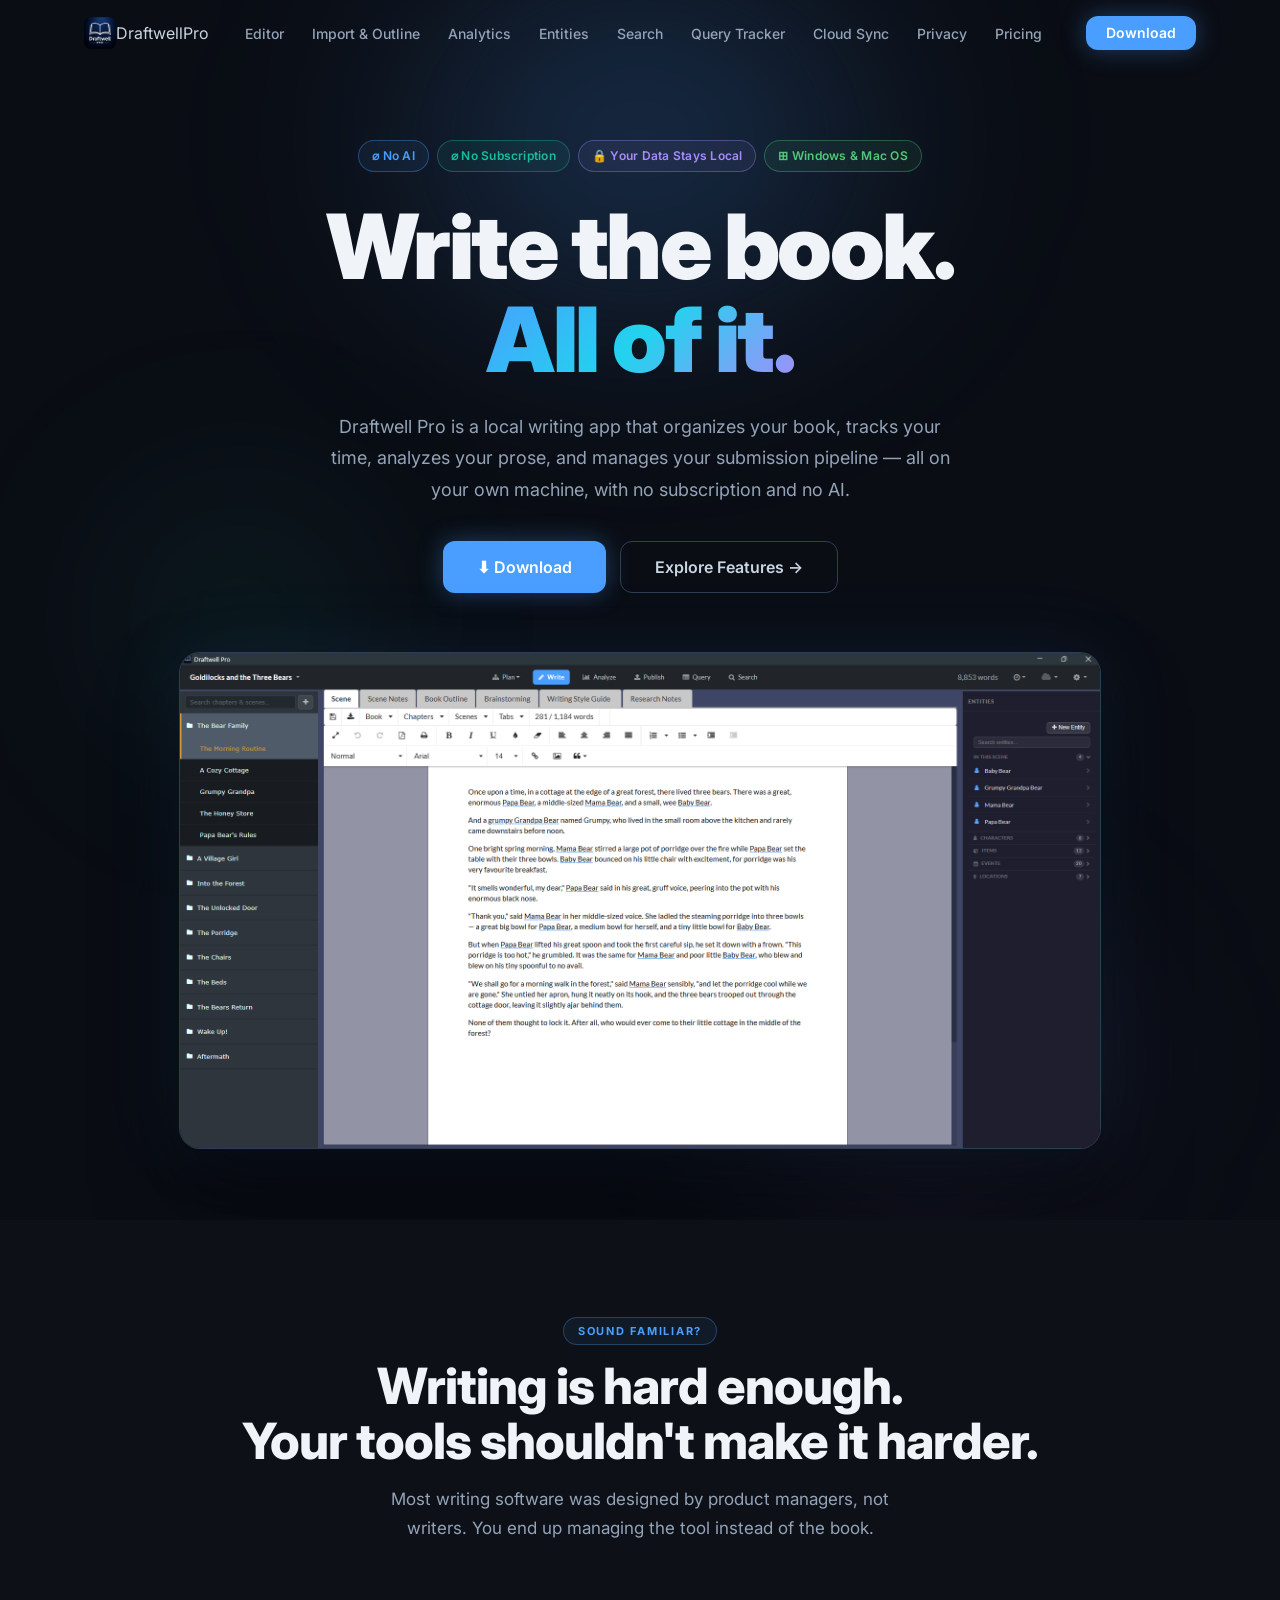
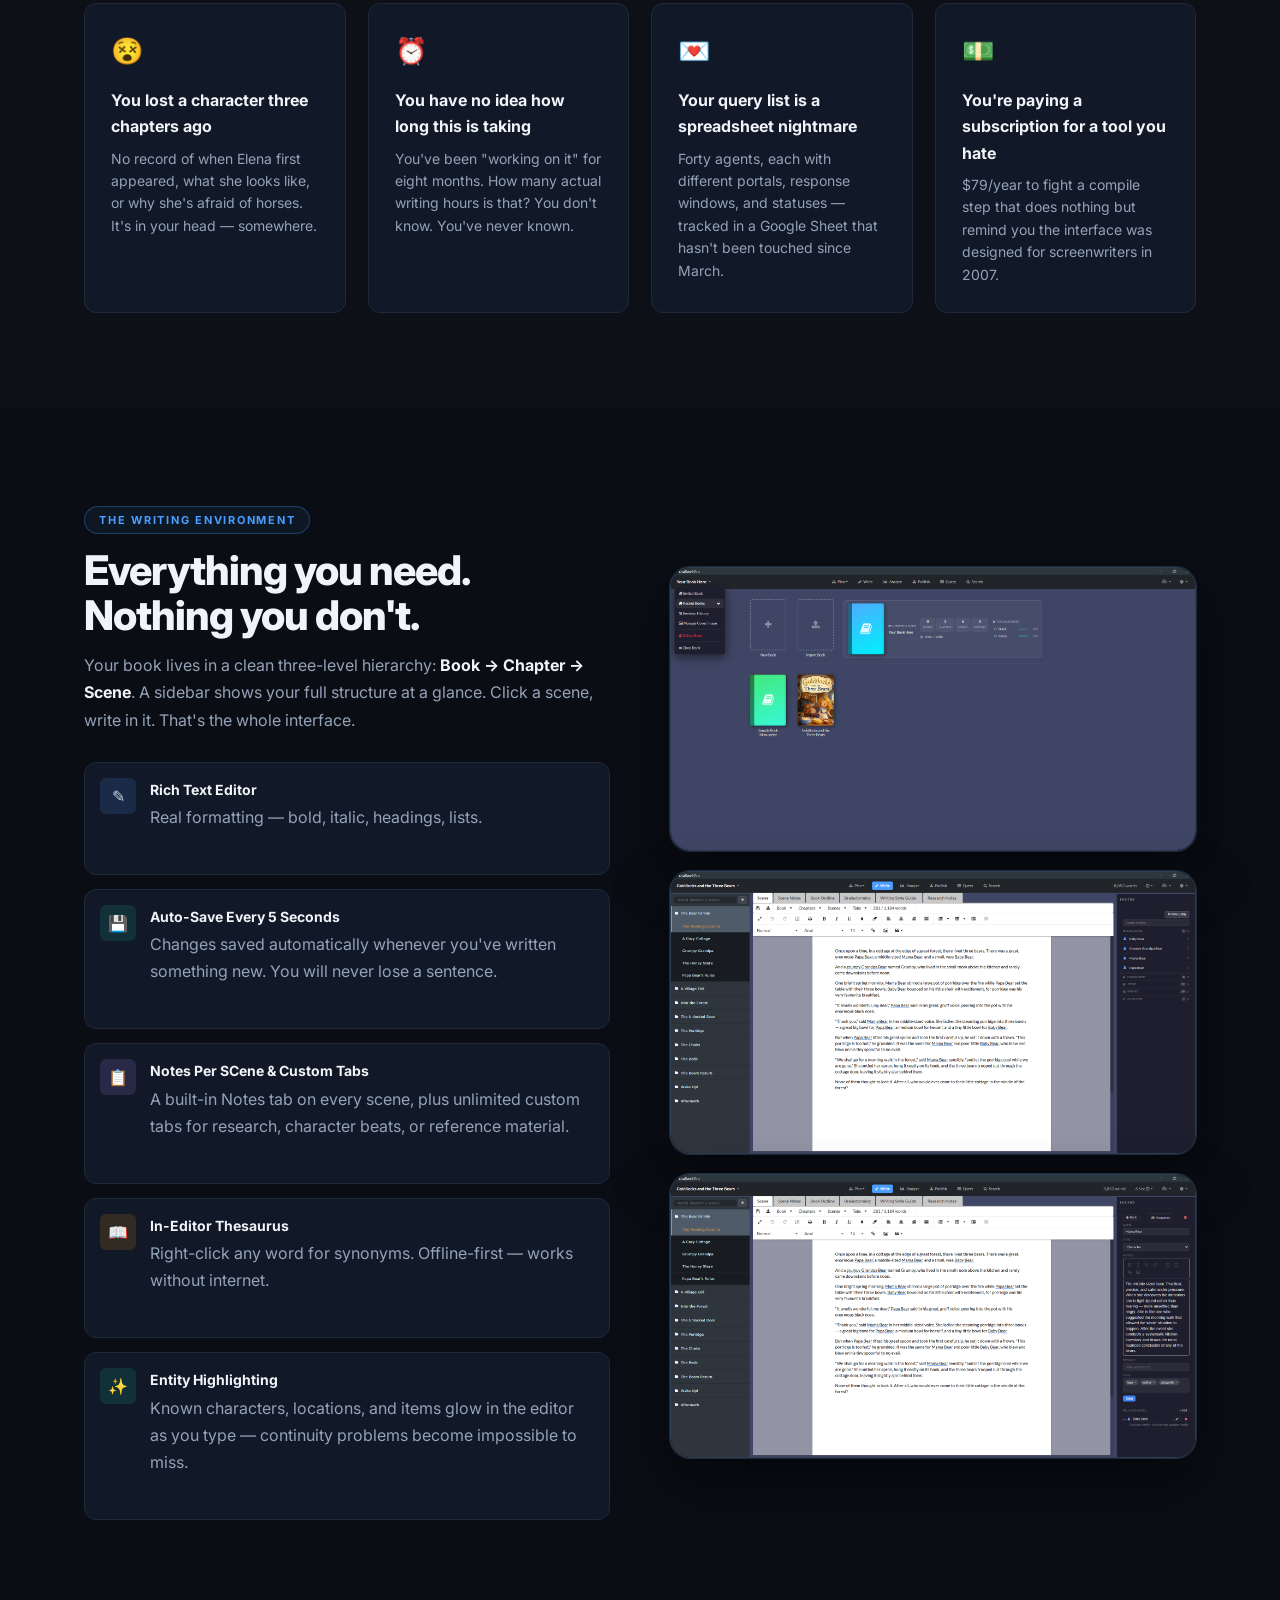
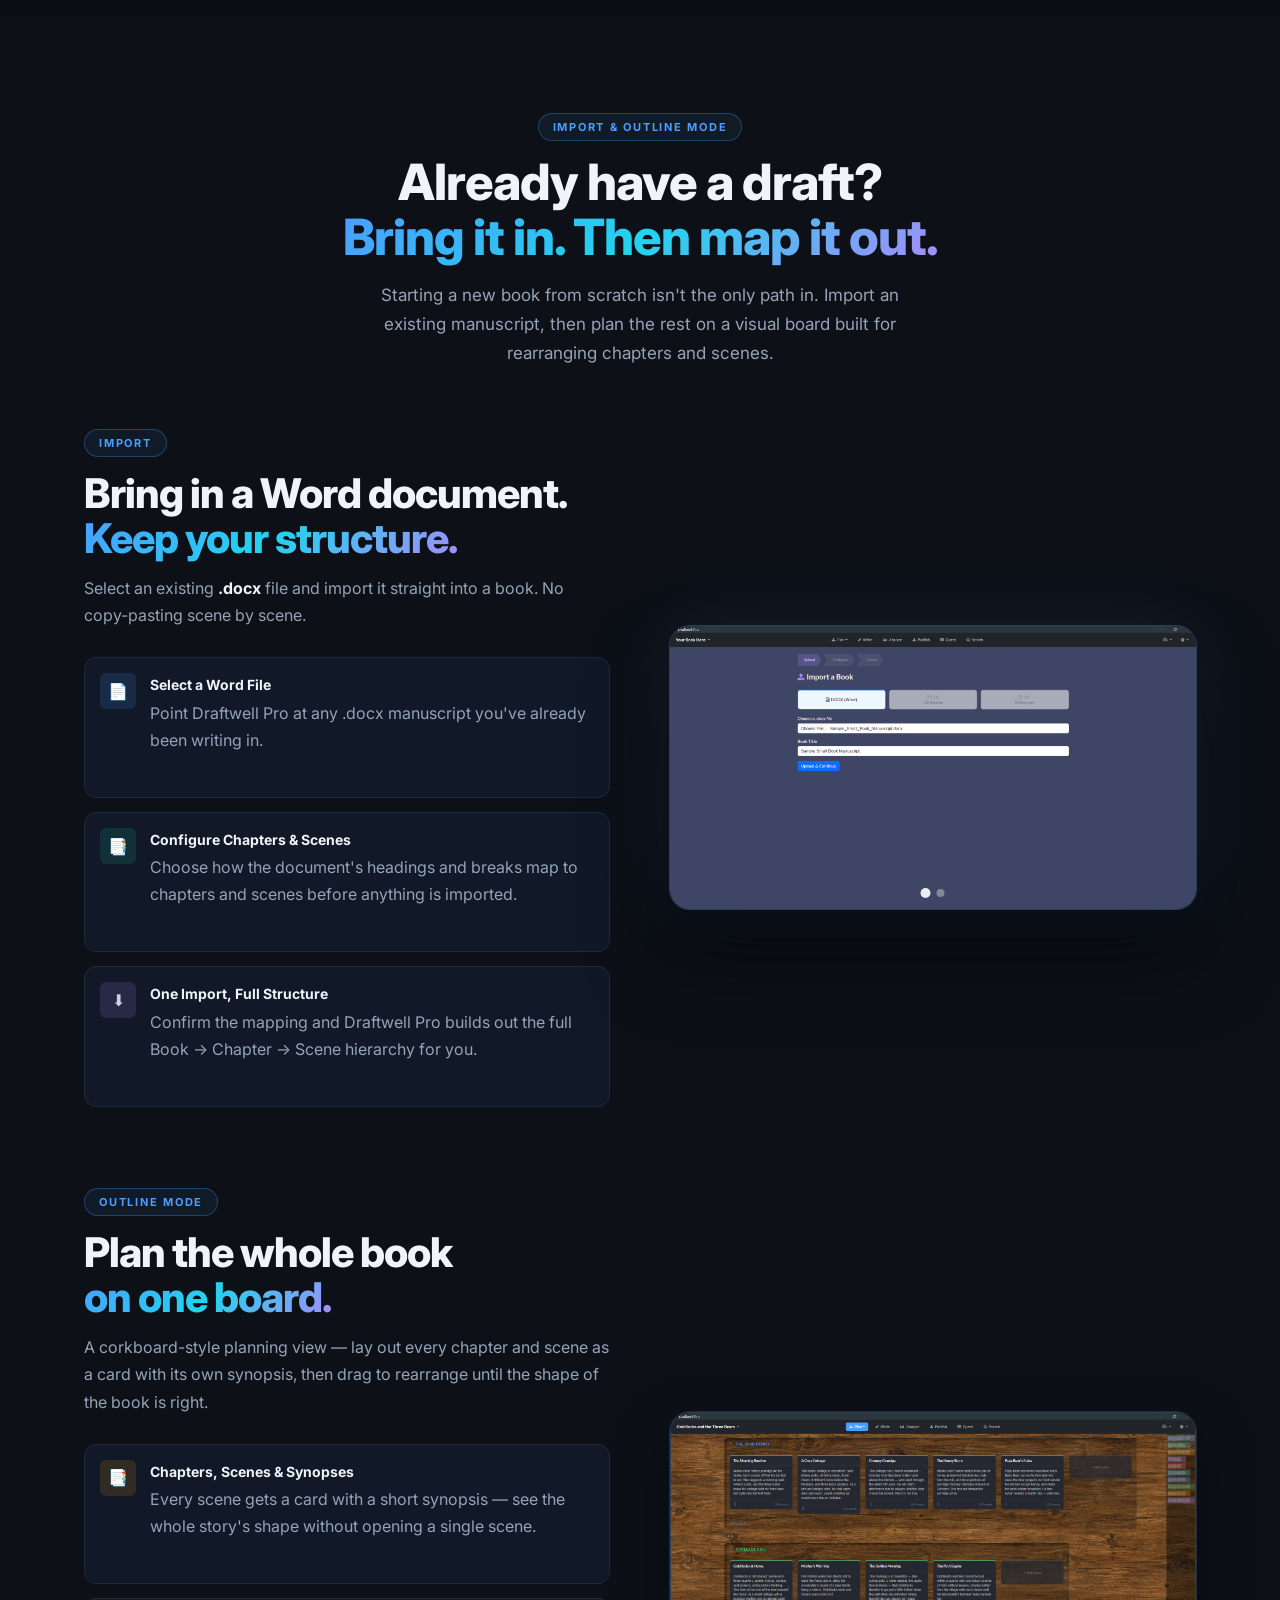
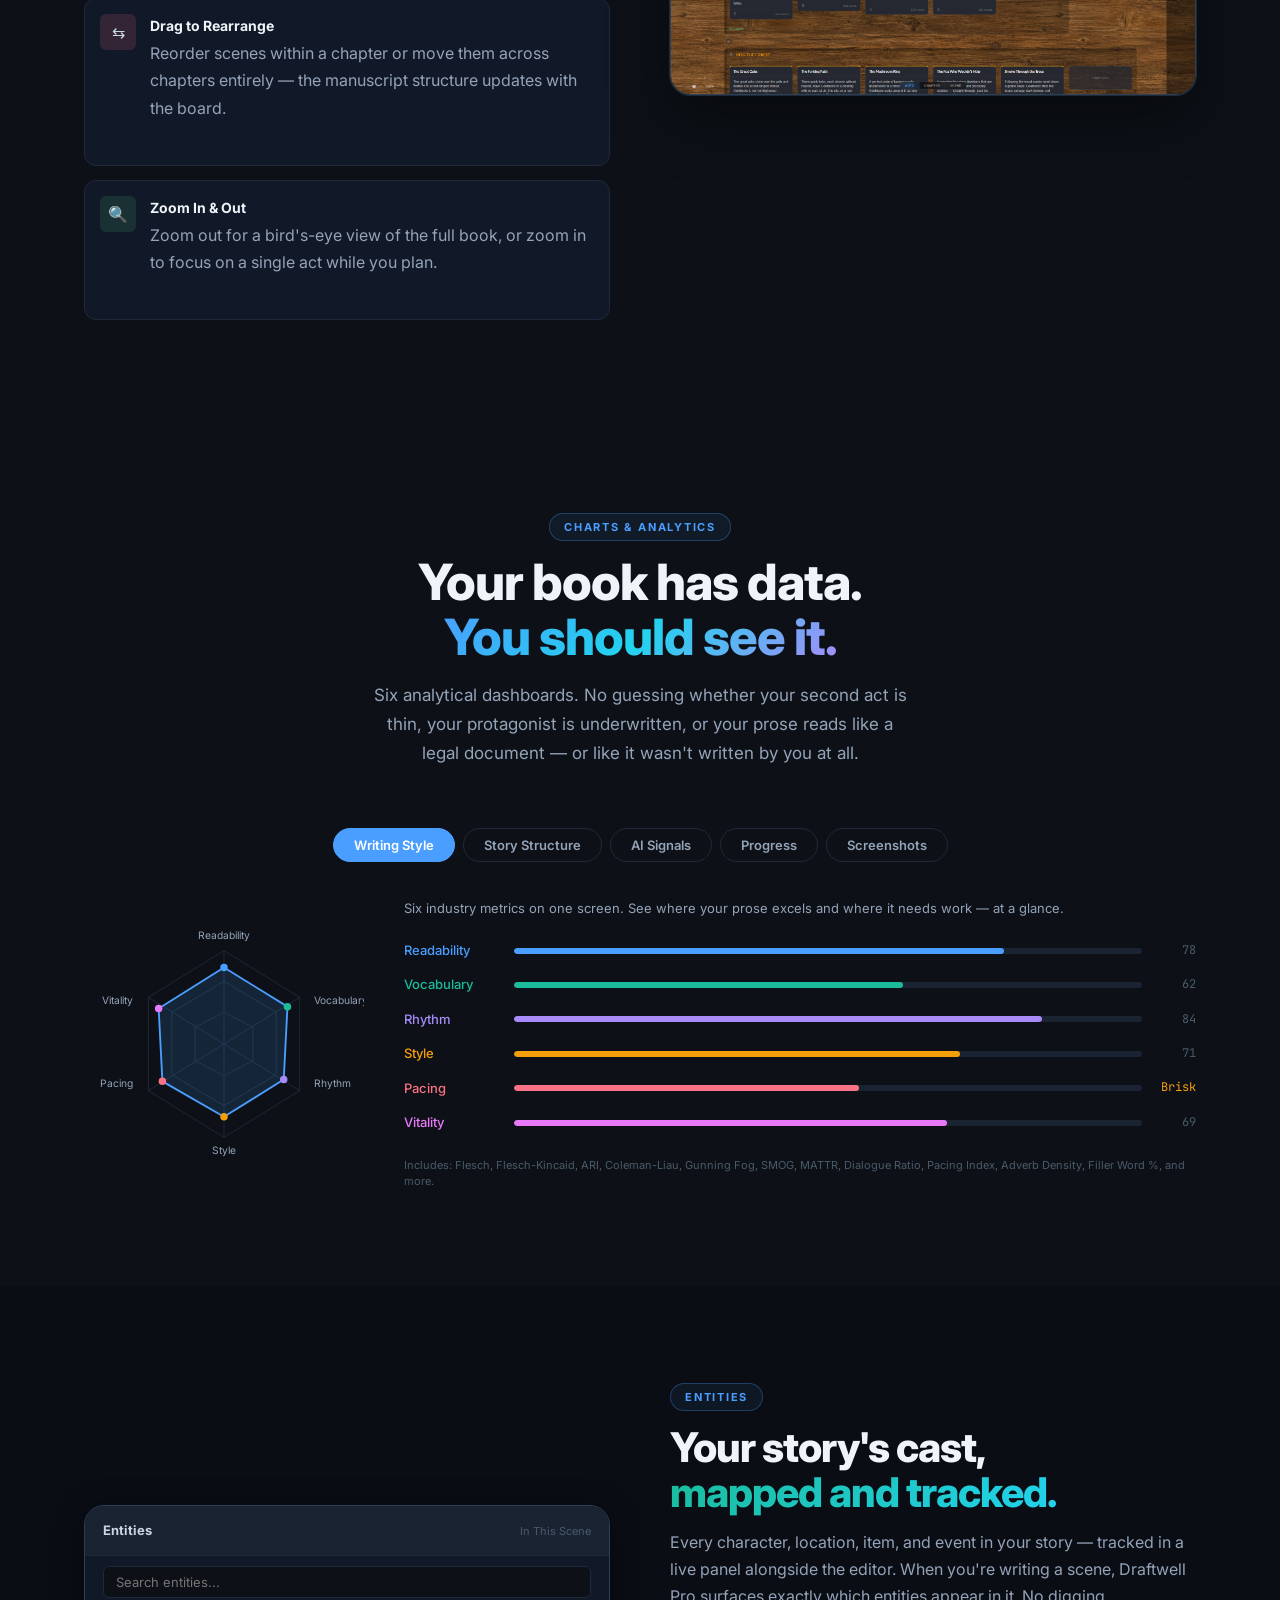
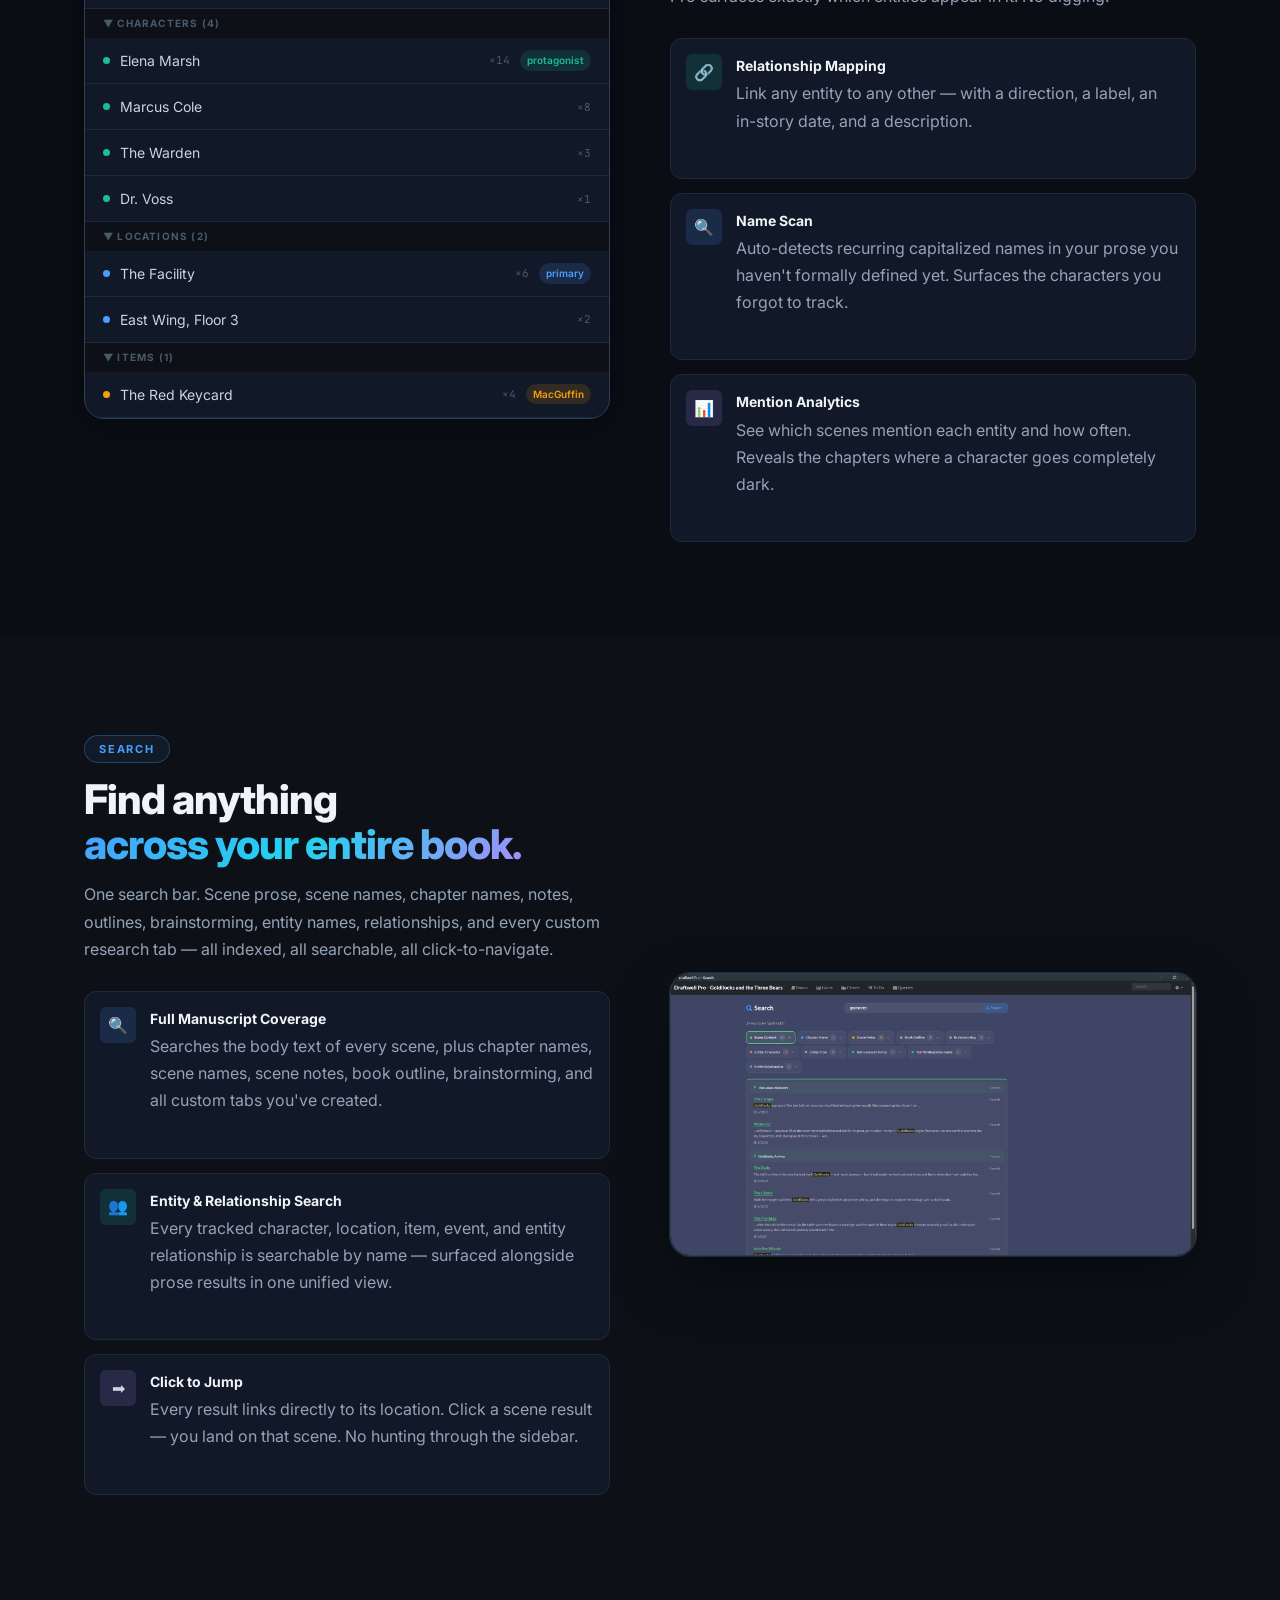
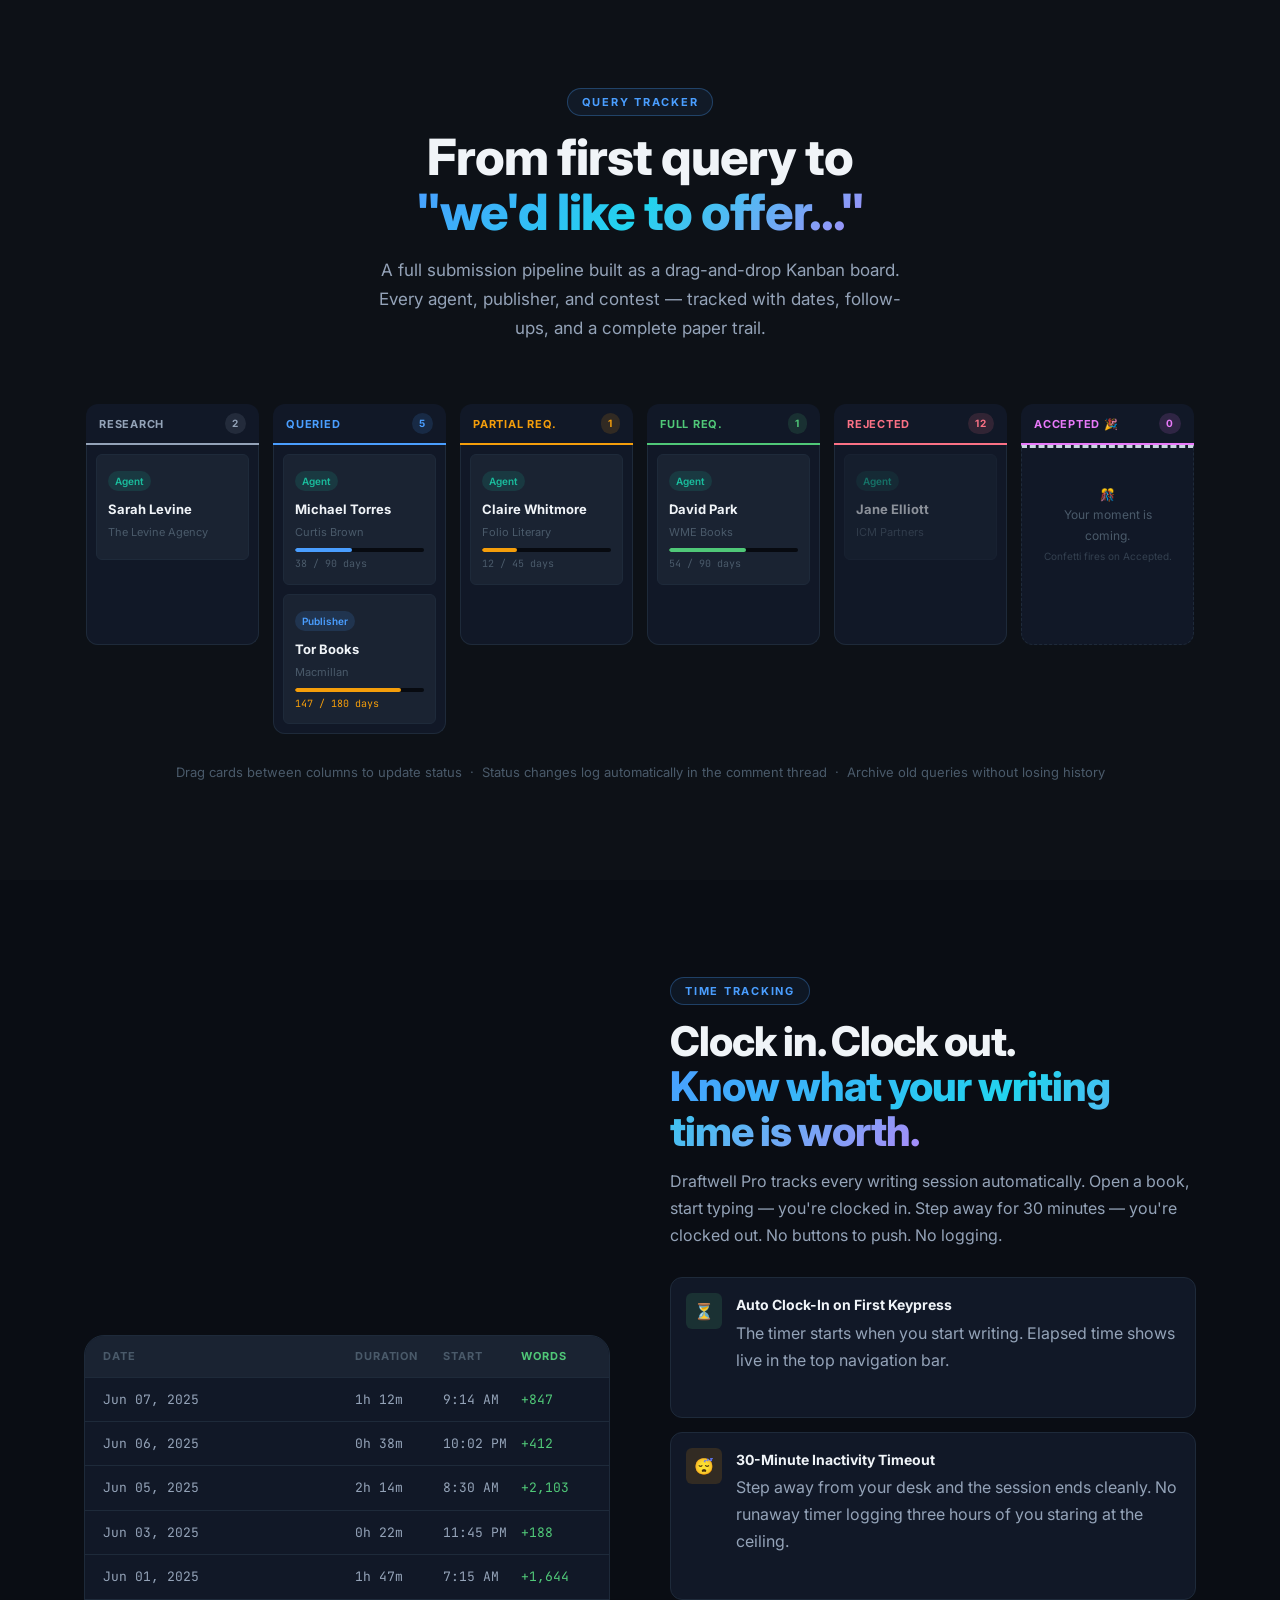
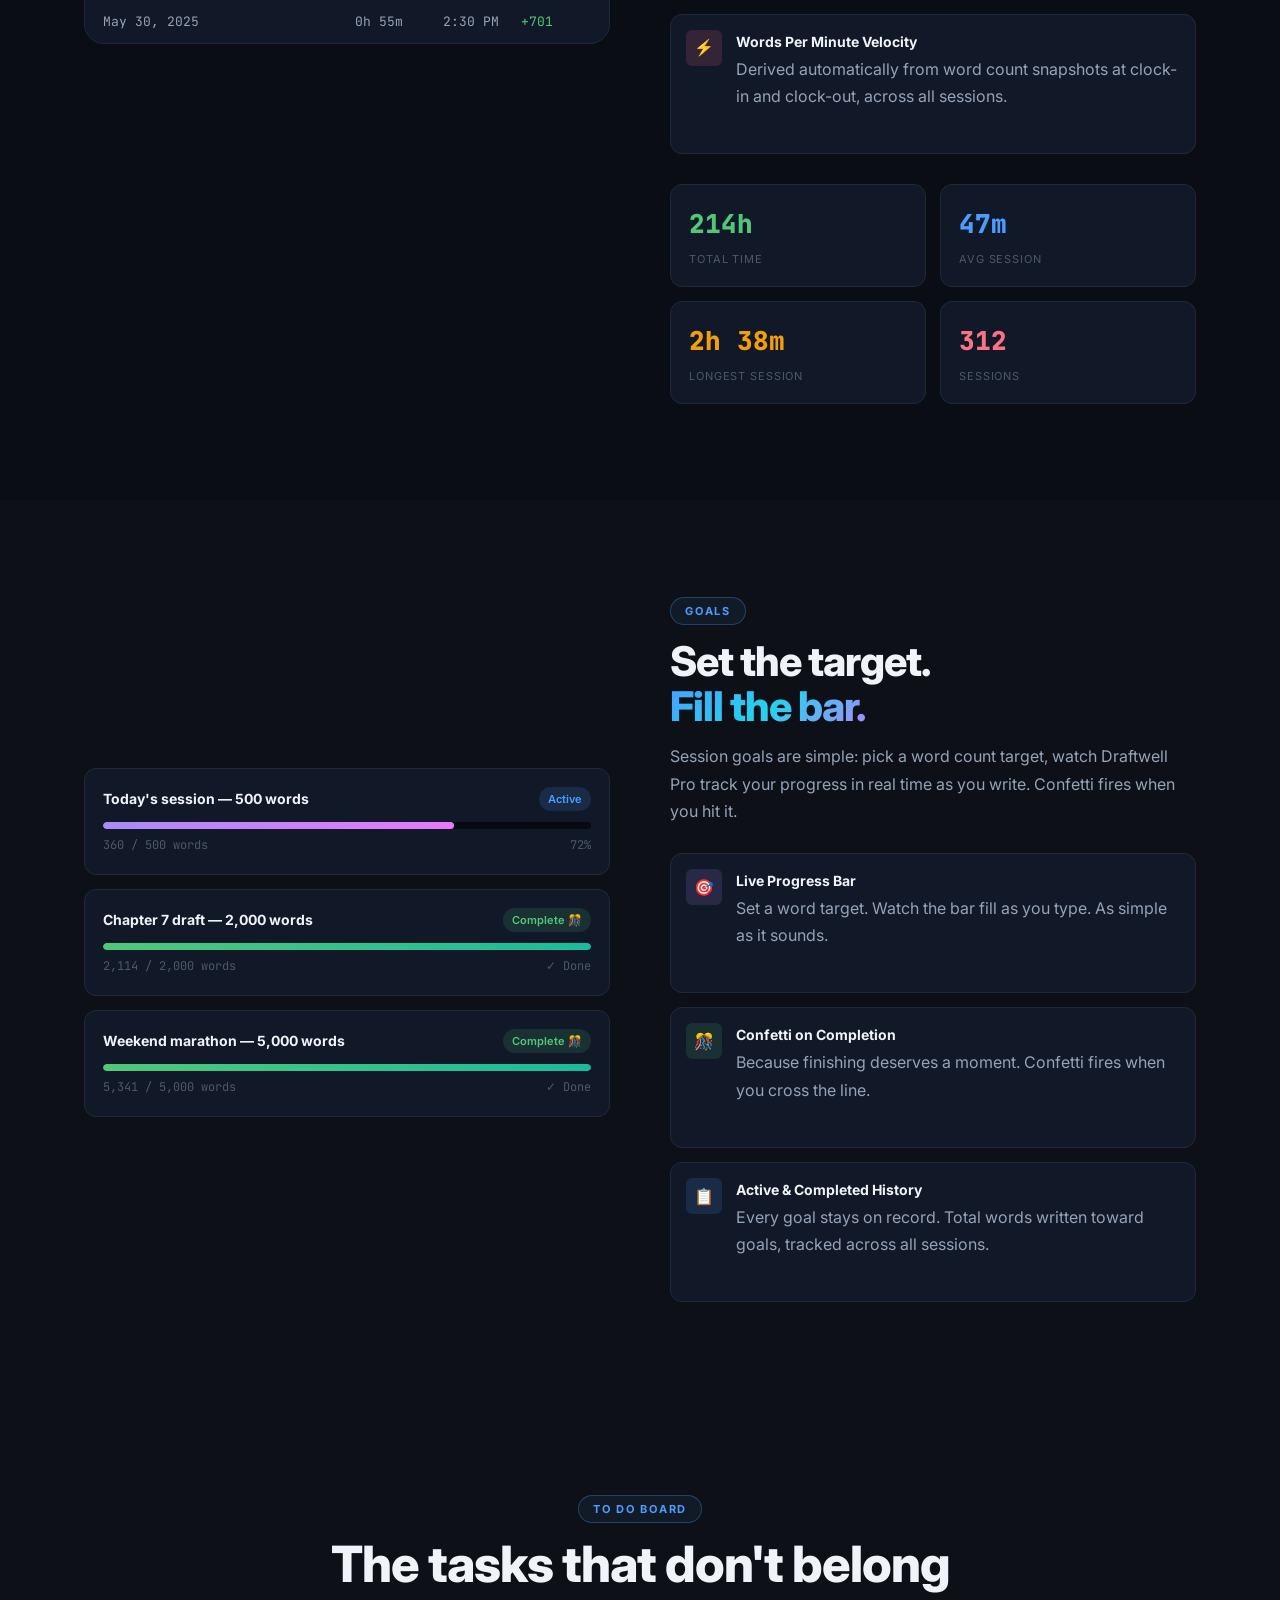
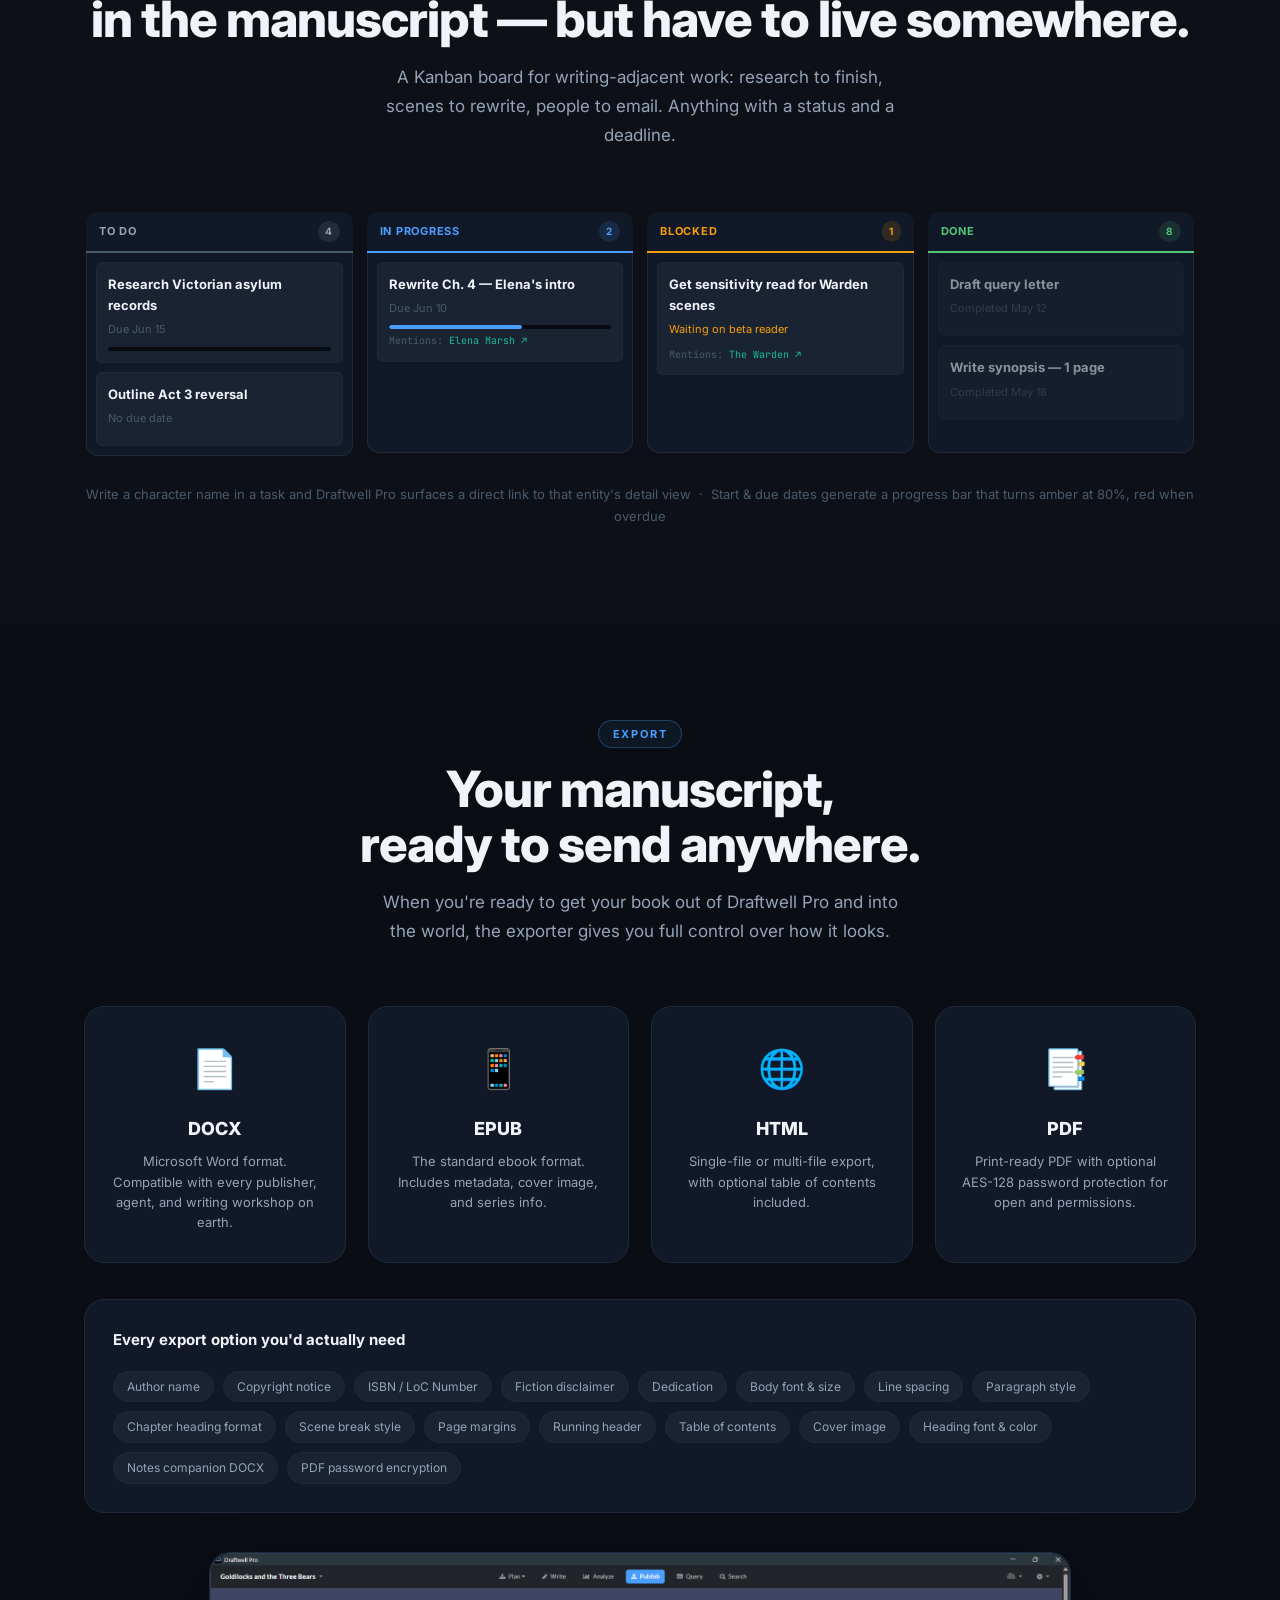
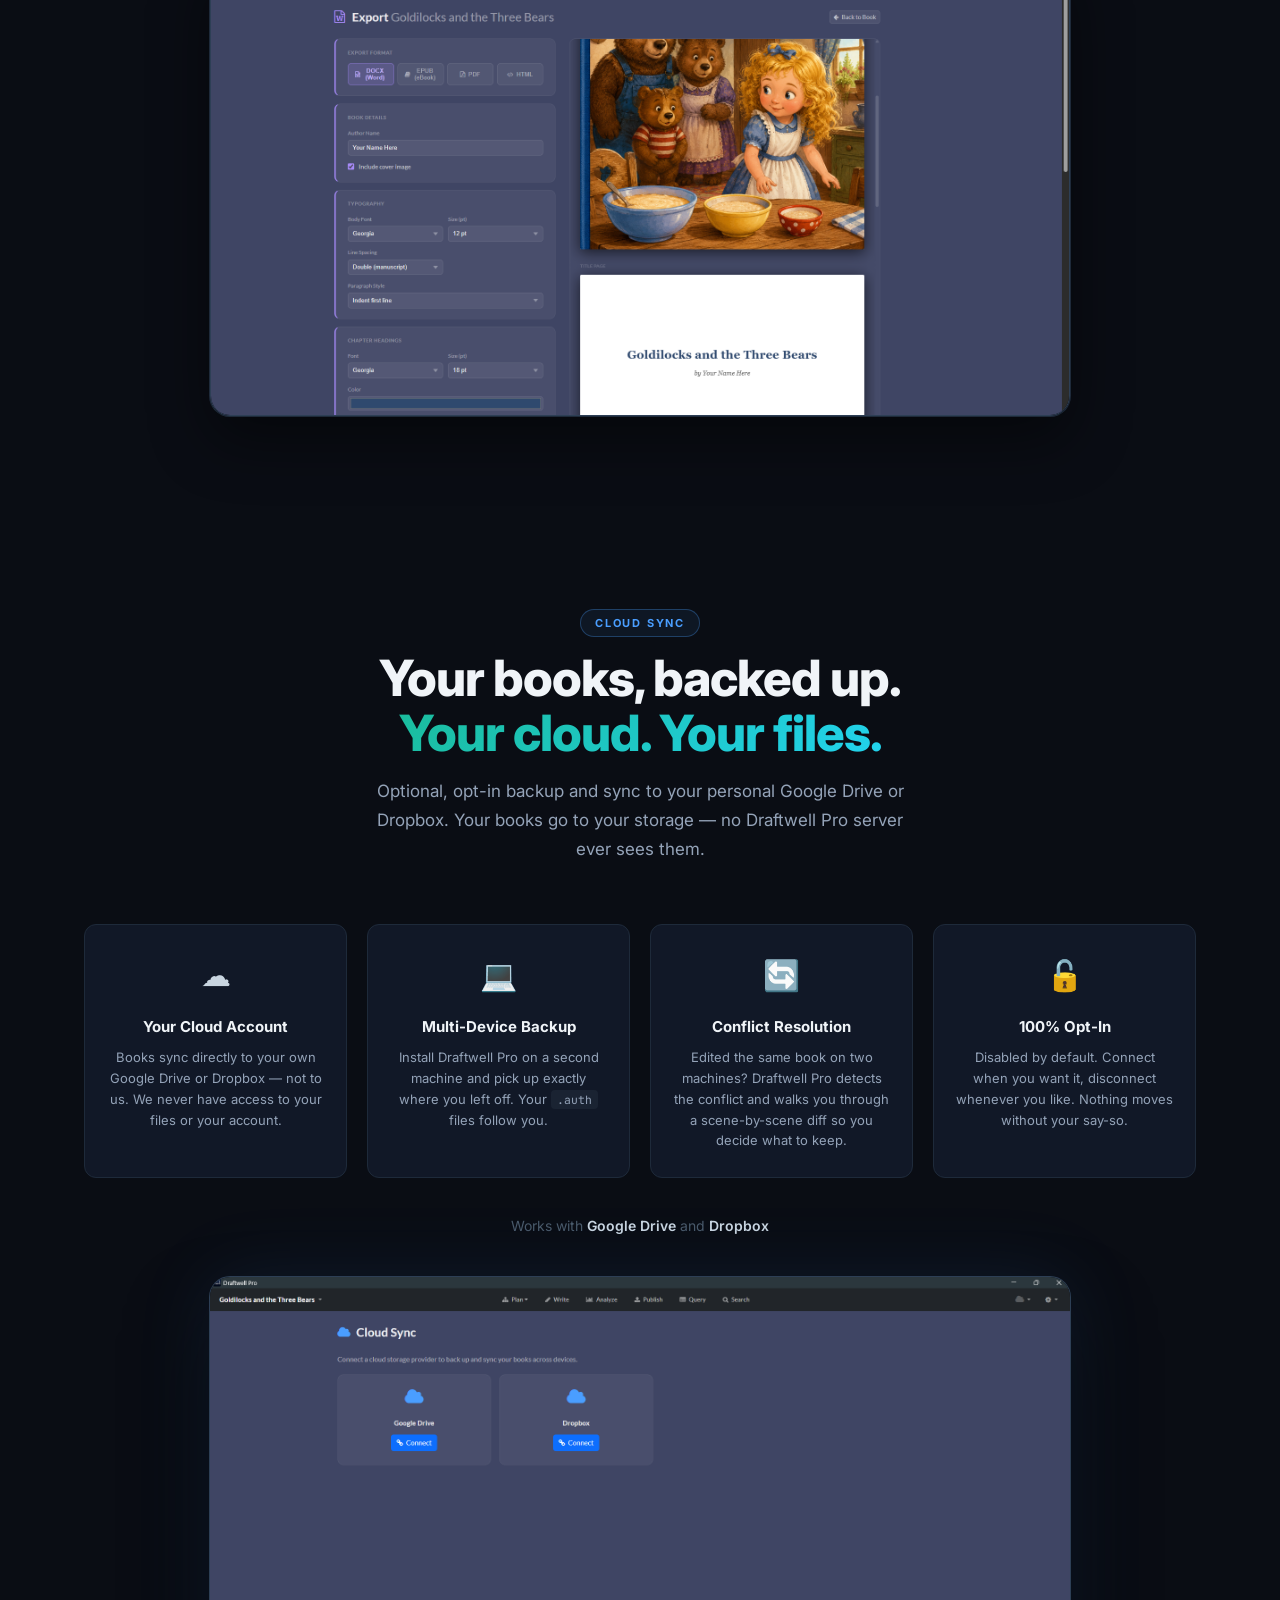
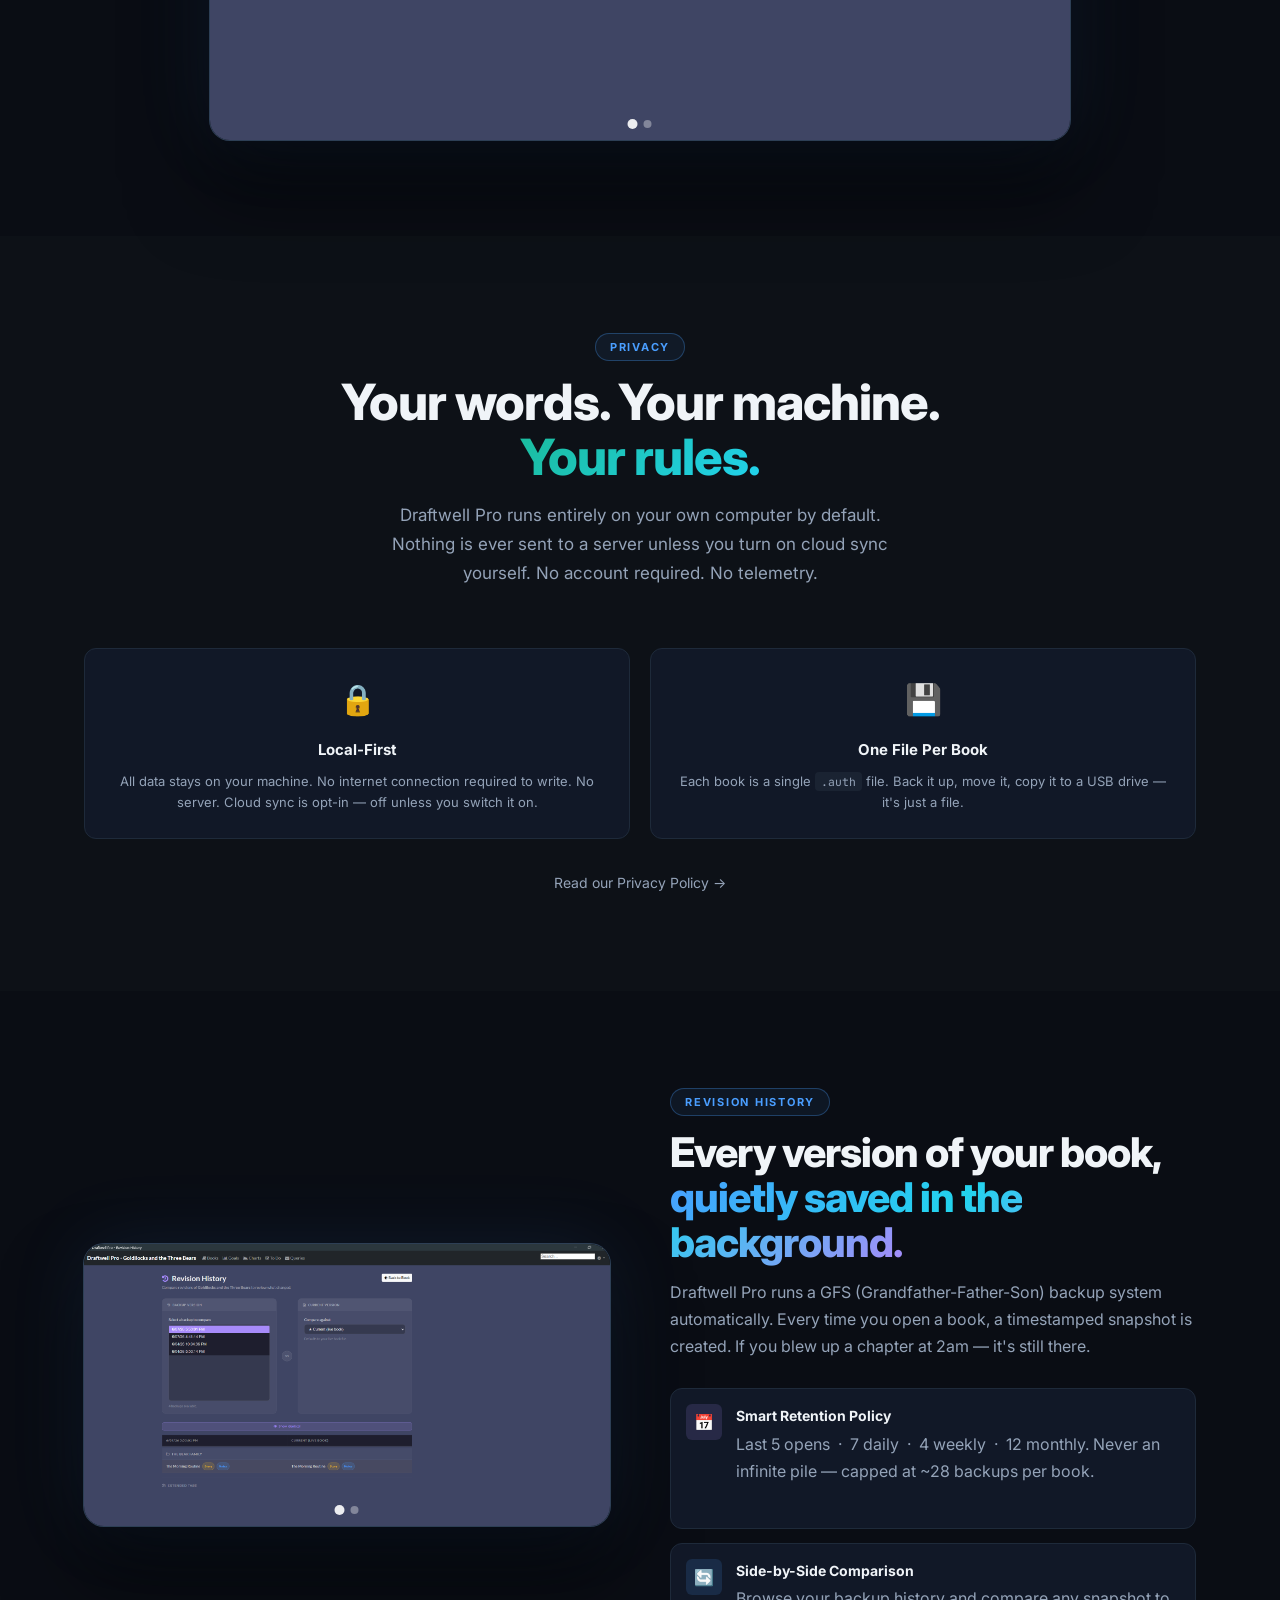
==== commit 6b9be679: "updates to index" ====
--- a/docs/index.html
+++ b/docs/index.html
@@ -21,6 +21,7 @@
     <div class="nav-logo"><img src="images/logo.png" alt="Draftwell Pro"> Draftwell <span>Pro</span></div>
     <ul class="nav-links">
       <li><a href="#editor">Editor</a></li>
+      <li><a href="#import">Import &amp; Outline</a></li>
       <li><a href="#analytics">Analytics</a></li>
       <li><a href="#entities">Entities</a></li>
       <li><a href="#search">Search</a></li>
@@ -60,14 +61,16 @@
 
   <div class="hero-mockup reveal reveal-d2">
     <div class="hero-carousel">
-      <img class="hc-slide active screenshot" src="images/MainEditor.png"      alt="Writing environment">
-      <img class="hc-slide screenshot"        src="images/Goals.png"           alt="Session goals">
-      <img class="hc-slide screenshot"        src="images/WritingStyle.png"    alt="Writing style analytics">
-      <img class="hc-slide screenshot"        src="images/Readability.png"     alt="Readability metrics">
-      <img class="hc-slide screenshot"        src="images/Vocabulary.png"      alt="Vocabulary metrics">
-      <img class="hc-slide screenshot"        src="images/Rythm.png"           alt="Rhythm metrics">
-      <img class="hc-slide screenshot"        src="images/EntityFrequency.png" alt="Entity frequency">
-      <img class="hc-slide screenshot"        src="images/ToDo.png"            alt="To Do board">
+      <img class="hc-slide active screenshot" src="images/4BookEditor.png"      alt="Writing environment">
+      <img class="hc-slide screenshot"        src="images/9Goals.png"           alt="Session goals">
+      <img class="hc-slide screenshot"        src="images/11WritingStyle.png"   alt="Writing style analytics">
+      <img class="hc-slide screenshot"        src="images/12Readability.png"    alt="Readability metrics">
+      <img class="hc-slide screenshot"        src="images/13Vocabulary.png"     alt="Vocabulary metrics">
+      <img class="hc-slide screenshot"        src="images/14Rhythm.png"         alt="Rhythm metrics">
+      <img class="hc-slide screenshot"        src="images/19EntityFrequency.png" alt="Entity frequency">
+      <img class="hc-slide screenshot"        src="images/20Timeline.png"       alt="Entity relationship timeline">
+      <img class="hc-slide screenshot"        src="images/7Todo.png"           alt="To Do board">
+      <img class="hc-slide screenshot"        src="images/8TodoComment.png"    alt="To Do task detail">
       <img class="hc-slide screenshot"        src="images/QueryTracker1.png"   alt="Query tracker">
       <img class="hc-slide screenshot"        src="images/QueryTracker2.png"   alt="Query tracker detail">
       <img class="hc-slide screenshot"        src="images/Search.png"          alt="Full-text search">
@@ -85,6 +88,8 @@
         <button class="hc-dot"        data-idx="8"  aria-label="Slide 9"></button>
         <button class="hc-dot"        data-idx="9"  aria-label="Slide 10"></button>
         <button class="hc-dot"        data-idx="10" aria-label="Slide 11"></button>
+        <button class="hc-dot"        data-idx="11" aria-label="Slide 12"></button>
+        <button class="hc-dot"        data-idx="12" aria-label="Slide 13"></button>
       </div>
     </div>
   </div>
@@ -170,8 +175,100 @@
         </div>
       </div>
 
+      <div class="reveal reveal-d2" style="display:flex;flex-direction:column;gap:20px;">
+        <img src="images/1BookSelection.png" alt="Book selection screen" class="screenshot section-screenshot">
+        <img src="images/4BookEditor.png" alt="Draftwell Pro writing environment" class="screenshot section-screenshot">
+        <img src="images/5BookEditorEntity.png" alt="Writing environment with entity panel open" class="screenshot section-screenshot">
+      </div>
+    </div>
+  </div>
+</section>
+
+<!-- ═══════════════════ IMPORT &amp; OUTLINE MODE ═══════════════════ -->
+<section id="import" class="section-alt">
+  <div class="container">
+    <div class="section-header reveal">
+      <span class="section-label">Import &amp; Outline Mode</span>
+      <h2>Already have a draft?<br><span class="gradient-text">Bring it in. Then map it out.</span></h2>
+      <p>Starting a new book from scratch isn't the only path in. Import an existing manuscript, then plan the rest on a visual board built for rearranging chapters and scenes.</p>
+    </div>
+
+    <div class="feat-layout">
+      <div class="feat-copy reveal">
+        <span class="section-label">Import</span>
+        <h2>Bring in a Word document.<br><span class="gradient-text">Keep your structure.</span></h2>
+        <p>Select an existing <strong style="color:var(--text-1)">.docx</strong> file and import it straight into a book. No copy-pasting scene by scene.</p>
+        <div class="feature-list">
+          <div class="feature-item">
+            <div class="fi-icon fi-blue">&#128196;</div>
+            <div class="feature-text">
+              <h4>Select a Word File</h4>
+              <p>Point Draftwell Pro at any .docx manuscript you've already been writing in.</p>
+            </div>
+          </div>
+          <div class="feature-item">
+            <div class="fi-icon fi-teal">&#128209;</div>
+            <div class="feature-text">
+              <h4>Configure Chapters &amp; Scenes</h4>
+              <p>Choose how the document's headings and breaks map to chapters and scenes before anything is imported.</p>
+            </div>
+          </div>
+          <div class="feature-item">
+            <div class="fi-icon fi-purple">&#11015;</div>
+            <div class="feature-text">
+              <h4>One Import, Full Structure</h4>
+              <p>Confirm the mapping and Draftwell Pro builds out the full Book &rarr; Chapter &rarr; Scene hierarchy for you.</p>
+            </div>
+          </div>
+        </div>
+      </div>
+
       <div class="reveal reveal-d2">
-        <img src="images/MainEditor.png" alt="Draftwell Pro writing environment" class="screenshot section-screenshot">
+        <div class="hero-carousel">
+          <img class="hc-slide active screenshot" src="images/2Importa.png" alt="Import a book — select a docx file">
+          <img class="hc-slide screenshot"        src="images/3Importb.png" alt="Configure chapter and scene detection">
+          <button class="hc-arrow hc-prev" aria-label="Previous image">&#8249;</button>
+          <button class="hc-arrow hc-next" aria-label="Next image">&#8250;</button>
+          <div class="hc-dots">
+            <button class="hc-dot active" data-idx="0" aria-label="Slide 1"></button>
+            <button class="hc-dot"        data-idx="1" aria-label="Slide 2"></button>
+          </div>
+        </div>
+      </div>
+    </div>
+
+    <div class="feat-layout flip" style="margin-top:80px">
+      <div class="reveal">
+        <img src="images/6BookPlannerOutline.png" alt="Outline mode — chapter and scene planning board" class="screenshot section-screenshot">
+      </div>
+
+      <div class="feat-copy reveal reveal-d2">
+        <span class="section-label">Outline Mode</span>
+        <h2>Plan the whole book<br><span class="gradient-text">on one board.</span></h2>
+        <p>A corkboard-style planning view — lay out every chapter and scene as a card with its own synopsis, then drag to rearrange until the shape of the book is right.</p>
+        <div class="feature-list">
+          <div class="feature-item">
+            <div class="fi-icon fi-amber">&#128209;</div>
+            <div class="feature-text">
+              <h4>Chapters, Scenes &amp; Synopses</h4>
+              <p>Every scene gets a card with a short synopsis — see the whole story's shape without opening a single scene.</p>
+            </div>
+          </div>
+          <div class="feature-item">
+            <div class="fi-icon fi-coral">&#8646;</div>
+            <div class="feature-text">
+              <h4>Drag to Rearrange</h4>
+              <p>Reorder scenes within a chapter or move them across chapters entirely — the manuscript structure updates with the board.</p>
+            </div>
+          </div>
+          <div class="feature-item">
+            <div class="fi-icon fi-green">&#128269;</div>
+            <div class="feature-text">
+              <h4>Zoom In &amp; Out</h4>
+              <p>Zoom out for a bird's-eye view of the full book, or zoom in to focus on a single act while you plan.</p>
+            </div>
+          </div>
+        </div>
       </div>
     </div>
   </div>
@@ -183,12 +280,13 @@
     <div class="section-header reveal">
       <span class="section-label">Charts &amp; Analytics</span>
       <h2>Your book has data.<br><span class="gradient-text">You should see it.</span></h2>
-      <p>Six analytical dashboards. No guessing whether your second act is thin, your protagonist is underwritten, or your prose reads like a legal document.</p>
+      <p>Six analytical dashboards. No guessing whether your second act is thin, your protagonist is underwritten, or your prose reads like a legal document — or like it wasn't written by you at all.</p>
     </div>
 
     <div class="analytics-tabs reveal">
       <button class="tab-btn active" data-tab="style">Writing Style</button>
       <button class="tab-btn"        data-tab="structure">Story Structure</button>
+      <button class="tab-btn"        data-tab="ai-signals">AI Signals</button>
       <button class="tab-btn"        data-tab="progress">Progress</button>
       <button class="tab-btn"        data-tab="screenshots">Screenshots</button>
     </div>
@@ -281,6 +379,35 @@
       </div>
     </div>
 
+    <!-- AI Signals tab -->
+    <div class="tab-panel" id="tab-ai-signals">
+      <p style="text-align:center;max-width:640px;margin:0 auto 20px;font-size:13px;color:var(--text-3);line-height:1.6;">
+        An overall AI Detection Score plus six underlying signals — Sentence Rhythm, Scene Consistency, Lexical Entropy, Hapax Richness, Phrase Variety, and Transitions — so you know whether your prose reads as human before an agent or reader does.
+      </p>
+      <div class="ac-wrap reveal">
+        <div class="hero-carousel">
+          <img class="hc-slide active screenshot" src="images/21AISignals.png" alt="AI Signals overview">
+          <img class="hc-slide screenshot"        src="images/22AISignals.png" alt="Sentence Rhythm signal detail">
+          <img class="hc-slide screenshot"        src="images/23AISignals.png" alt="Scene Consistency signal detail">
+          <img class="hc-slide screenshot"        src="images/24AISignals.png" alt="Lexical Entropy signal detail">
+          <img class="hc-slide screenshot"        src="images/25AISignals.png" alt="Hapax Richness signal detail">
+          <img class="hc-slide screenshot"        src="images/26AISignals.png" alt="Phrase Variety signal detail">
+          <img class="hc-slide screenshot"        src="images/27AISignals.png" alt="Transitions signal detail">
+          <button class="hc-arrow hc-prev" aria-label="Previous image">&#8249;</button>
+          <button class="hc-arrow hc-next" aria-label="Next image">&#8250;</button>
+          <div class="hc-dots">
+            <button class="hc-dot active" data-idx="0" aria-label="Slide 1"></button>
+            <button class="hc-dot"        data-idx="1" aria-label="Slide 2"></button>
+            <button class="hc-dot"        data-idx="2" aria-label="Slide 3"></button>
+            <button class="hc-dot"        data-idx="3" aria-label="Slide 4"></button>
+            <button class="hc-dot"        data-idx="4" aria-label="Slide 5"></button>
+            <button class="hc-dot"        data-idx="5" aria-label="Slide 6"></button>
+            <button class="hc-dot"        data-idx="6" aria-label="Slide 7"></button>
+          </div>
+        </div>
+      </div>
+    </div>
+
     <!-- Progress tab -->
     <div class="tab-panel" id="tab-progress">
       <div class="heatmap-card reveal">
@@ -319,16 +446,17 @@
     <div class="tab-panel" id="tab-screenshots">
       <div class="ac-wrap reveal">
         <div class="hero-carousel">
-          <img class="hc-slide active screenshot" src="images/Charts.png"          alt="Analytics overview">
-          <img class="hc-slide screenshot"        src="images/WritingStyle.png"    alt="Writing Style dashboard">
-          <img class="hc-slide screenshot"        src="images/Style.png"           alt="Style analysis">
-          <img class="hc-slide screenshot"        src="images/Readability.png"     alt="Readability metrics">
-          <img class="hc-slide screenshot"        src="images/Vocabulary.png"      alt="Vocabulary metrics">
-          <img class="hc-slide screenshot"        src="images/Pacing.png"          alt="Pacing analysis">
-          <img class="hc-slide screenshot"        src="images/Rythm.png"           alt="Rhythm metrics">
-          <img class="hc-slide screenshot"        src="images/Paragraphs.png"      alt="Paragraph analysis">
-          <img class="hc-slide screenshot"        src="images/EntityFrequency.png" alt="Entity frequency">
-          <img class="hc-slide screenshot"        src="images/Goals.png"           alt="Session goals">
+          <img class="hc-slide active screenshot" src="images/10Analyze.png"       alt="Analytics overview">
+          <img class="hc-slide screenshot"        src="images/11WritingStyle.png"  alt="Writing Style dashboard">
+          <img class="hc-slide screenshot"        src="images/16Style.png"         alt="Style analysis">
+          <img class="hc-slide screenshot"        src="images/12Readability.png"   alt="Readability metrics">
+          <img class="hc-slide screenshot"        src="images/13Vocabulary.png"    alt="Vocabulary metrics">
+          <img class="hc-slide screenshot"        src="images/17Pacing.png"        alt="Pacing analysis">
+          <img class="hc-slide screenshot"        src="images/14Rhythm.png"        alt="Rhythm metrics">
+          <img class="hc-slide screenshot"        src="images/15Paragraphs.png"    alt="Paragraph analysis">
+          <img class="hc-slide screenshot"        src="images/19EntityFrequency.png" alt="Entity frequency">
+          <img class="hc-slide screenshot"        src="images/9Goals.png"          alt="Session goals">
+          <img class="hc-slide screenshot"        src="images/18Structure.png"     alt="Story Structure dashboard">
           <button class="hc-arrow hc-prev" aria-label="Previous image">&#8249;</button>
           <button class="hc-arrow hc-next" aria-label="Next image">&#8250;</button>
           <div class="hc-dots">
@@ -342,6 +470,7 @@
             <button class="hc-dot"        data-idx="7" aria-label="Slide 8"></button>
             <button class="hc-dot"        data-idx="8" aria-label="Slide 9"></button>
             <button class="hc-dot"        data-idx="9" aria-label="Slide 10"></button>
+            <button class="hc-dot"        data-idx="10" aria-label="Slide 11"></button>
           </div>
         </div>
       </div>
@@ -404,7 +533,7 @@
             <span class="ep-name">The Red Keycard</span>
             <span class="ep-count">&#215;4</span>
             <span class="ep-tag ep-tag-item">MacGuffin</span>
-          </div>
+          </div> 
         </div>
       </div>
 
@@ -873,7 +1002,7 @@
       </div>
     </div>
     <div class="reveal reveal-d3" style="max-width:860px;margin:40px auto 0;">
-      <img src="images/Export.png" alt="Export dialog" class="screenshot section-screenshot">
+      <img src="images/28Export.png" alt="Export dialog" class="screenshot section-screenshot">
     </div>
   </div>
 </section>
@@ -911,6 +1040,18 @@
     <p style="text-align:center;margin-top:36px;font-size:14px;color:var(--text-4)">
       Works with <span style="color:var(--text-2);font-weight:600">Google Drive</span> and <span style="color:var(--text-2);font-weight:600">Dropbox</span>
     </p>
+    <div class="reveal reveal-d3" style="max-width:860px;margin:40px auto 0;">
+      <div class="hero-carousel">
+        <img class="hc-slide active screenshot" src="images/29CloudSync.png" alt="Connect Google Drive or Dropbox">
+        <img class="hc-slide screenshot"        src="images/30CloudSync.png" alt="Cloud sync settings and status">
+        <button class="hc-arrow hc-prev" aria-label="Previous image">&#8249;</button>
+        <button class="hc-arrow hc-next" aria-label="Next image">&#8250;</button>
+        <div class="hc-dots">
+          <button class="hc-dot active" data-idx="0" aria-label="Slide 1"></button>
+          <button class="hc-dot"        data-idx="1" aria-label="Slide 2"></button>
+        </div>
+      </div>
+    </div>
   </div>
 </section>
 
@@ -920,13 +1061,13 @@
     <div class="section-header reveal">
       <span class="section-label">Privacy</span>
       <h2>Your words. Your machine.<br><span class="gradient-teal">Your rules.</span></h2>
-      <p>Draftwell Pro runs entirely on your own computer. Nothing is ever sent to a server. No account required. No cloud. No telemetry.</p>
+      <p>Draftwell Pro runs entirely on your own computer by default. Nothing is ever sent to a server unless you turn on cloud sync yourself. No account required. No telemetry.</p>
     </div>
     <div class="privacy-grid">
       <div class="privacy-card reveal reveal-d1">
         <div class="privacy-icon">&#128274;</div>
         <h3>Local-First</h3>
-        <p>All data stays on your machine. No internet connection required to write. No sync. No server. No outage that costs you your manuscript.</p>
+        <p>All data stays on your machine. No internet connection required to write. No server. Cloud sync is opt-in — off unless you switch it on.</p>
       </div>
       <div class="privacy-card reveal reveal-d2">
         <div class="privacy-icon">&#128190;</div>
@@ -1003,8 +1144,8 @@
       </div>
       <div class="not-card reveal reveal-d3" style="border-color:rgba(74,158,255,0.25)">
         <div class="ni">&#9729;</div>
-        <h3>Not Cloud-Based</h3>
-        <p>No account required. No data leaves your machine. No server outage that loses your work. No company with access to your story.</p>
+        <h3>Not Cloud-Locked</h3>
+        <p>No account required, no forced sign-in. Cloud sync is opt-in to your own Google Drive or Dropbox — Draftwell Pro's servers never see your files.</p>
       </div>
       <div class="not-card reveal reveal-d4" style="border-color:rgba(245,158,11,0.25)">
         <div class="ni">&#9881;</div>
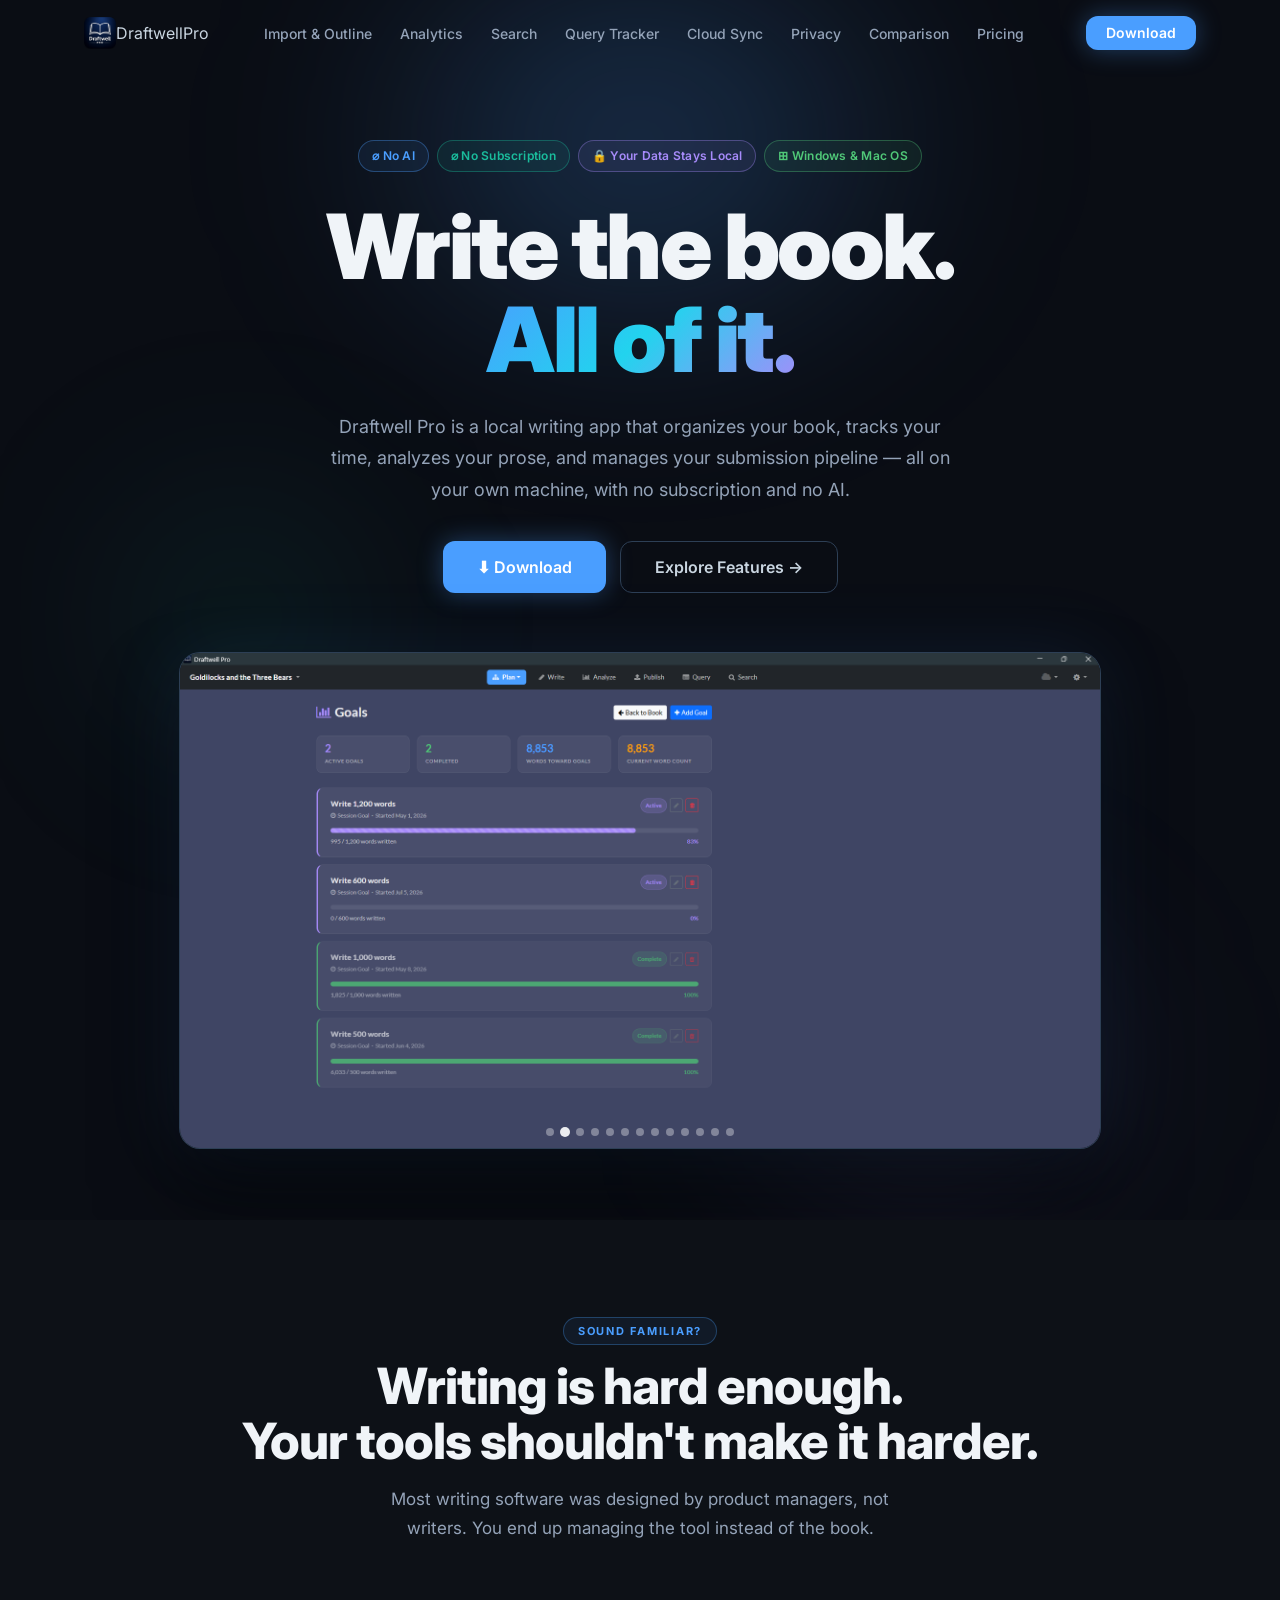
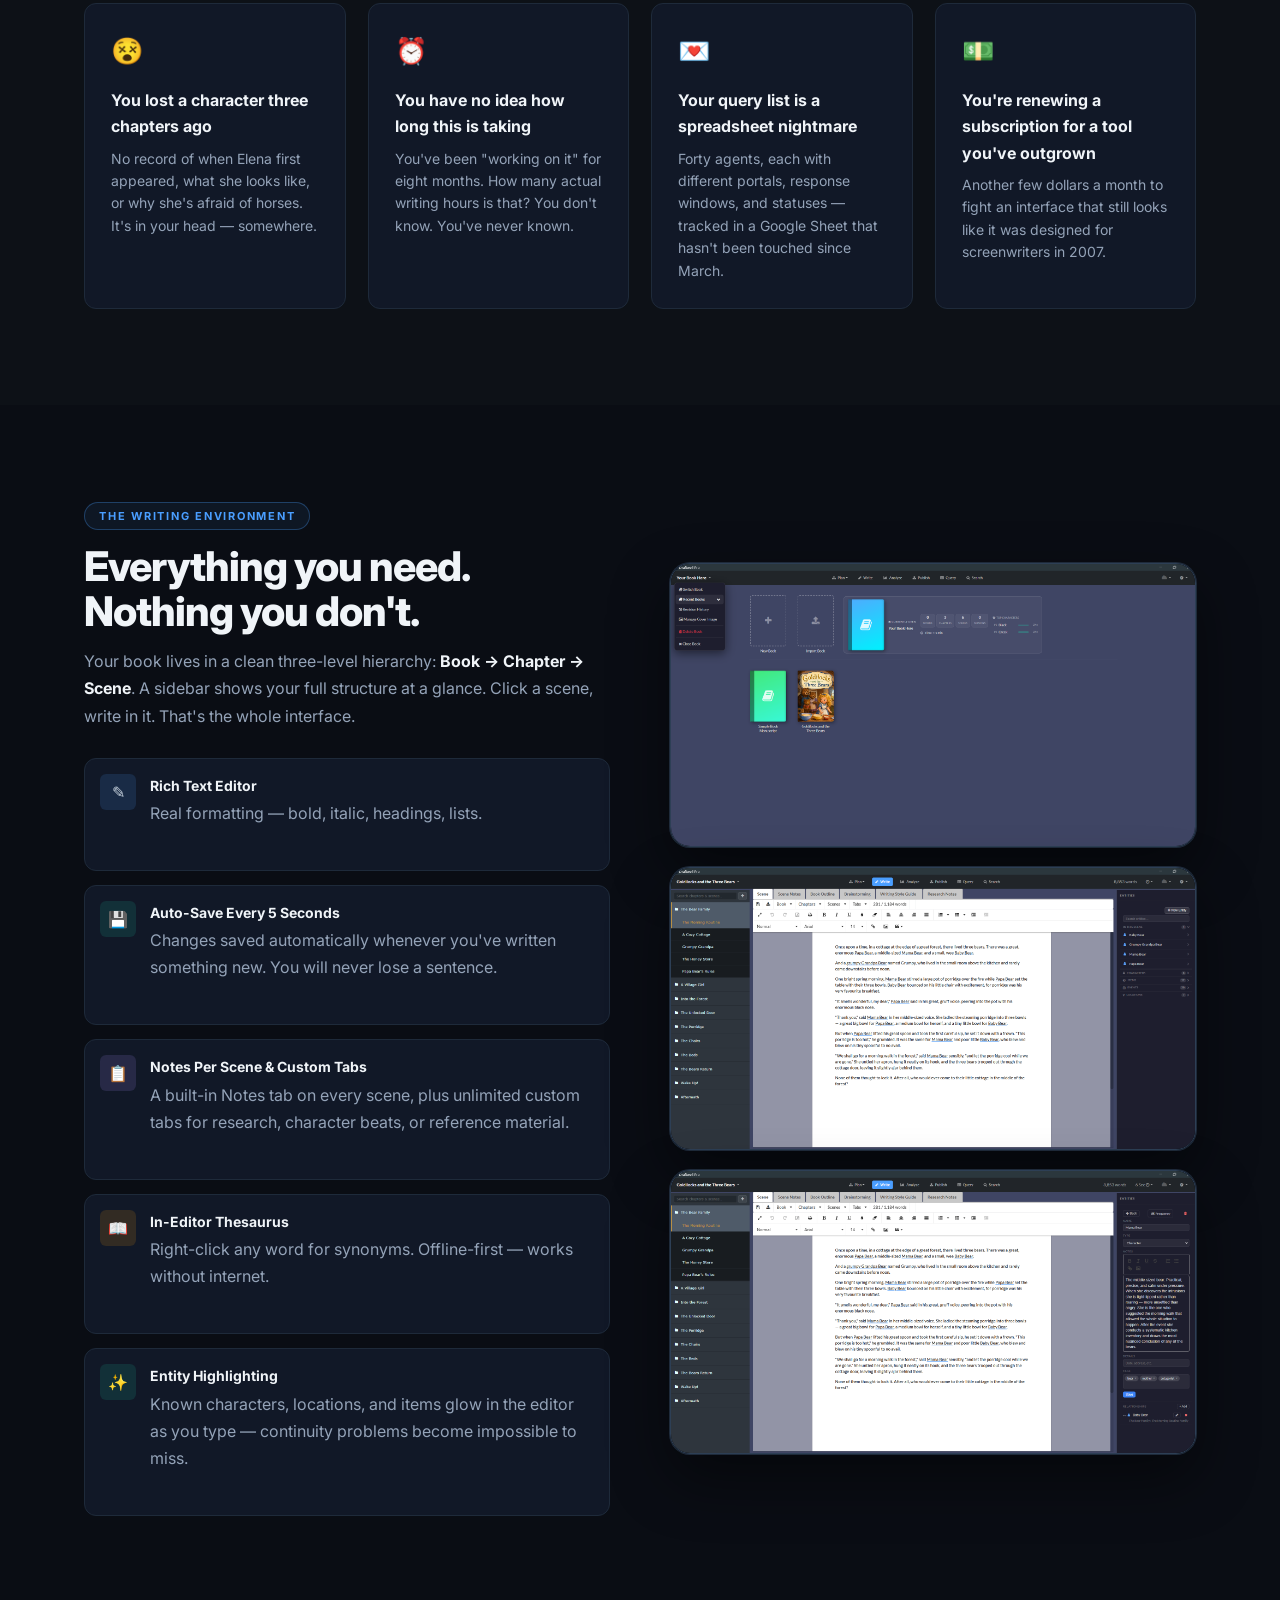
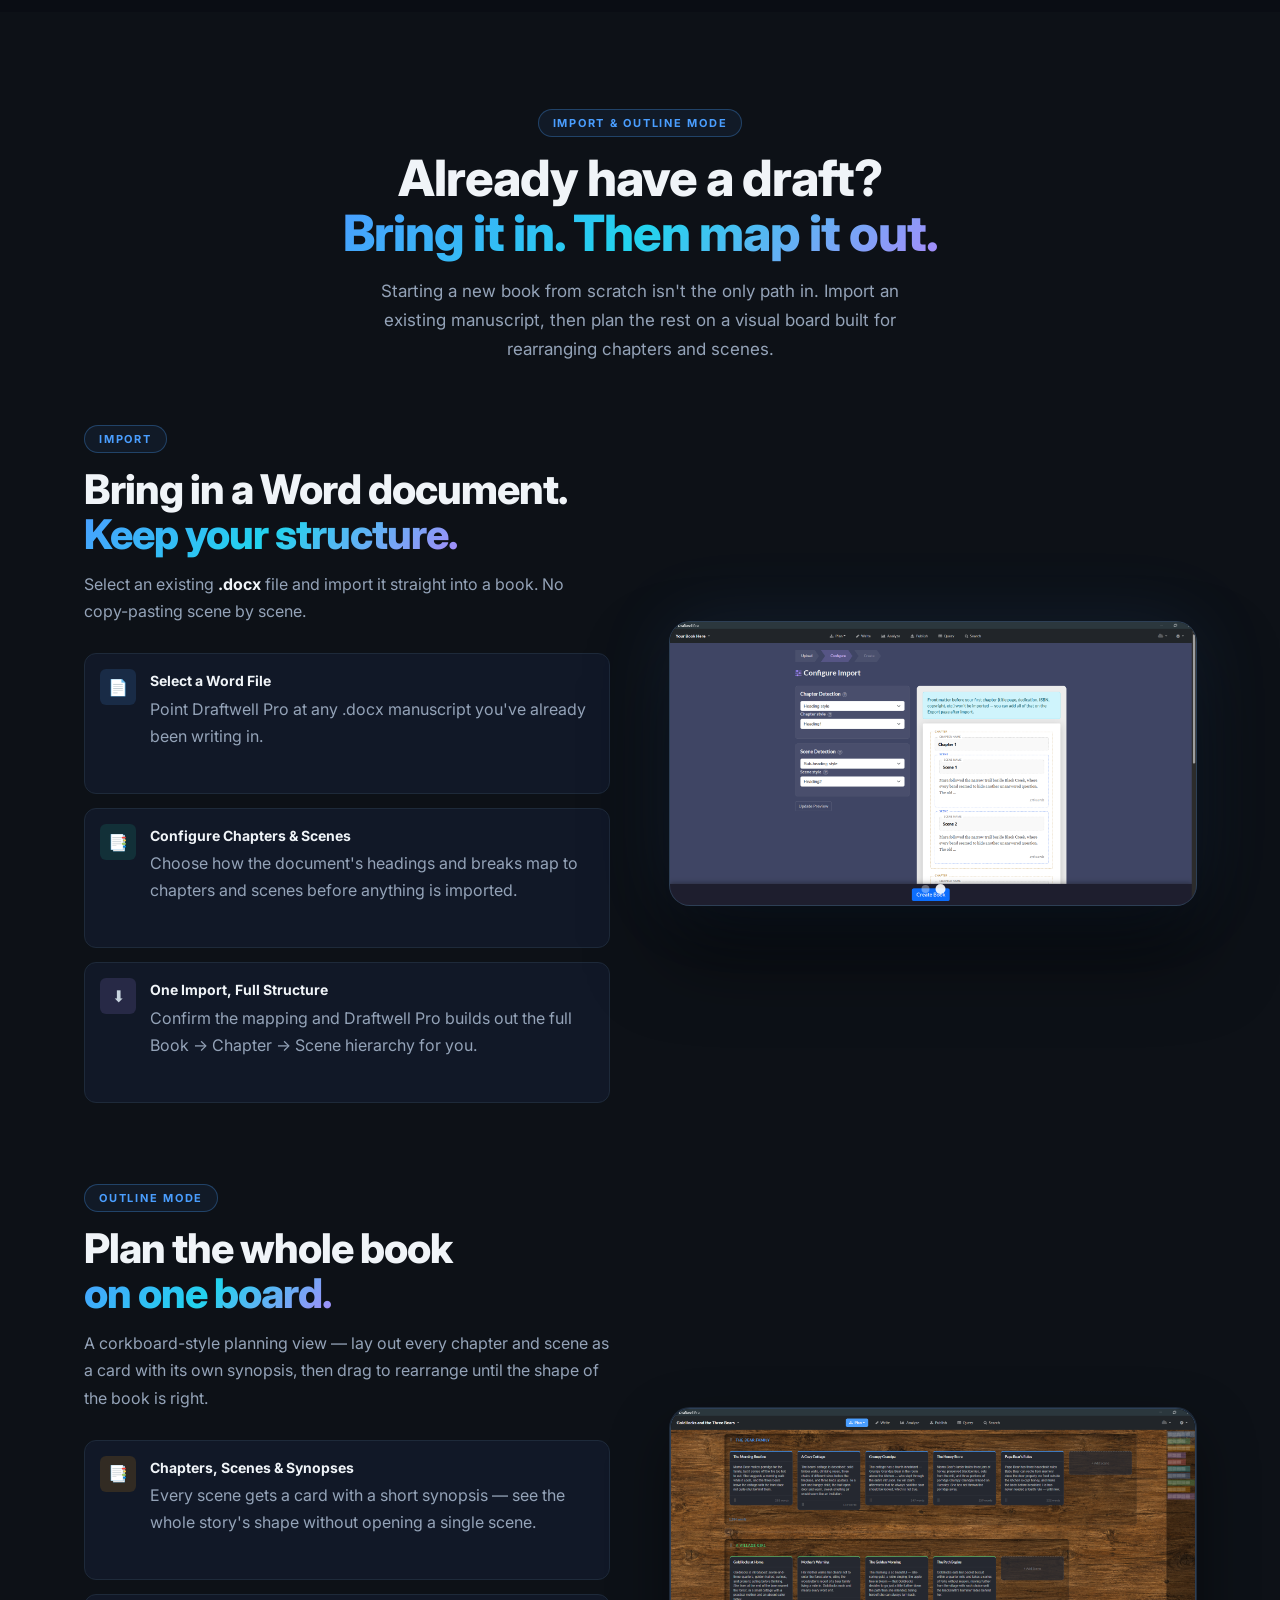
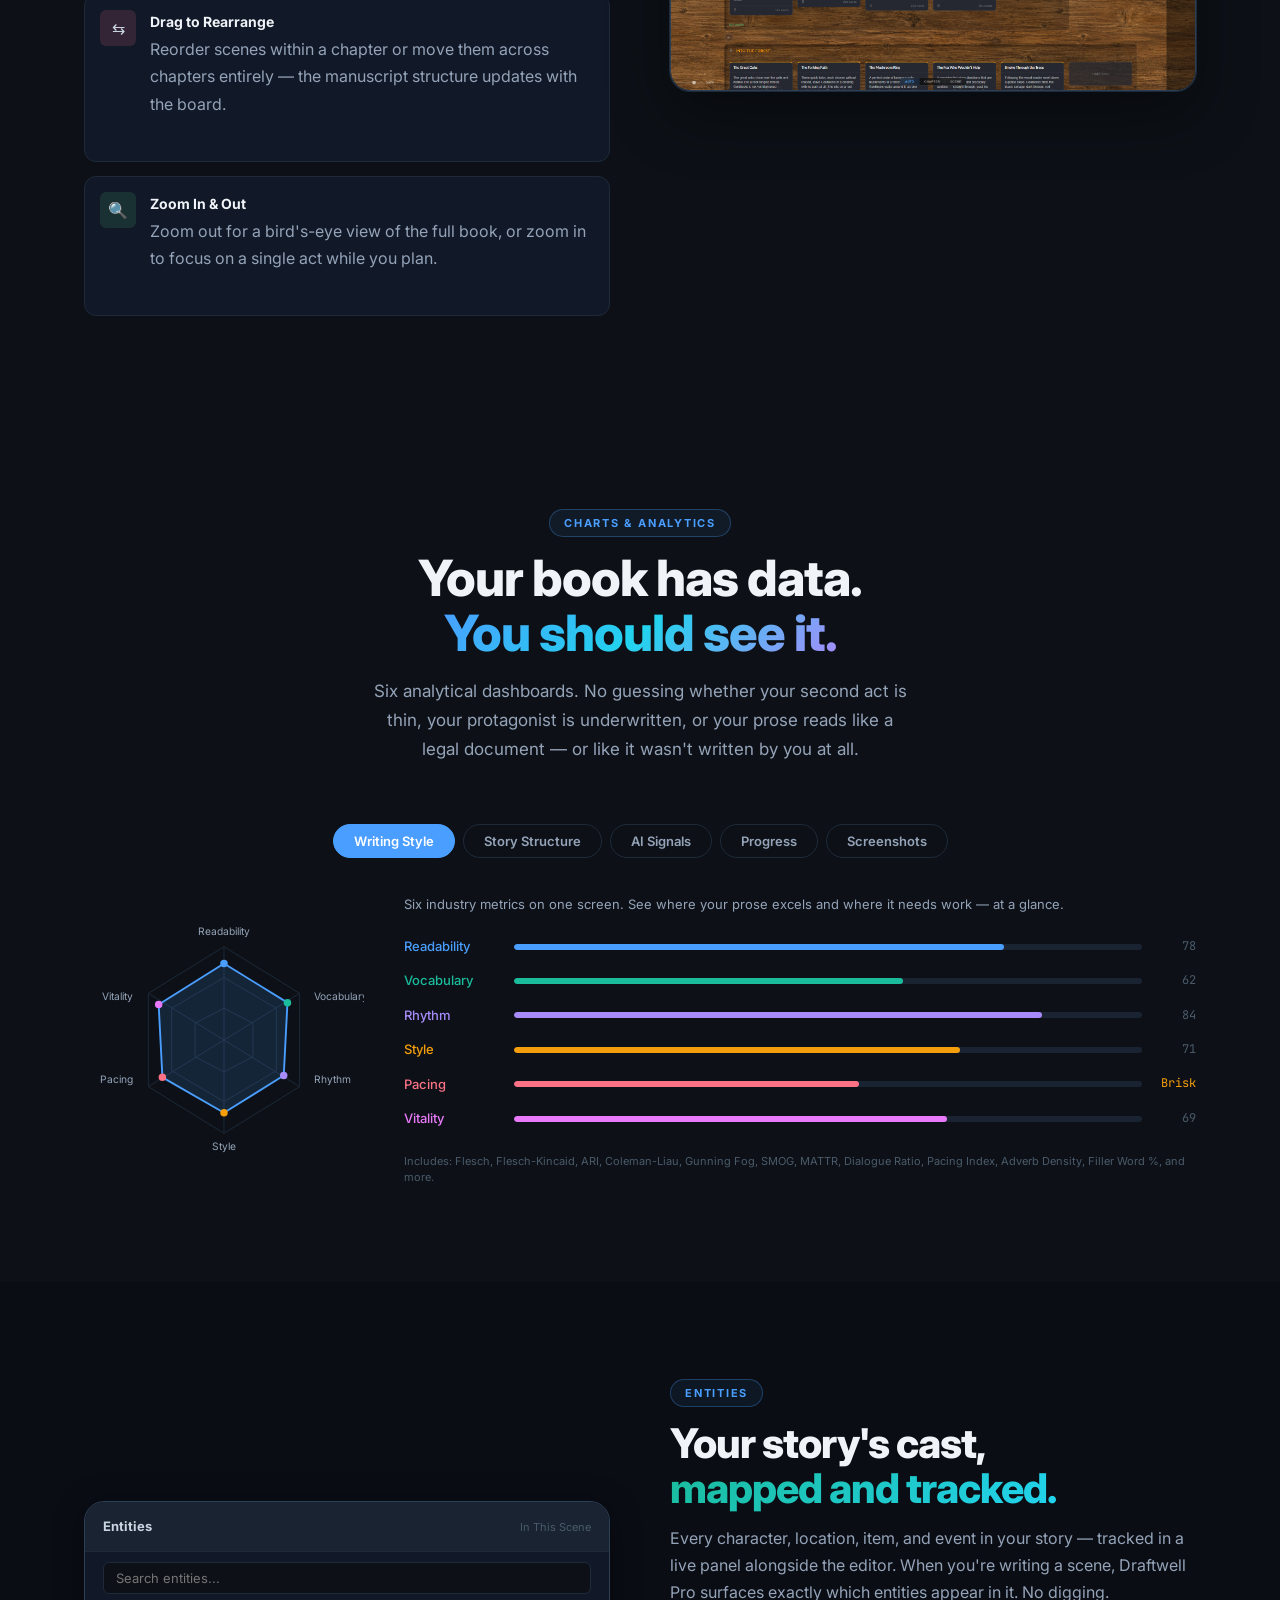
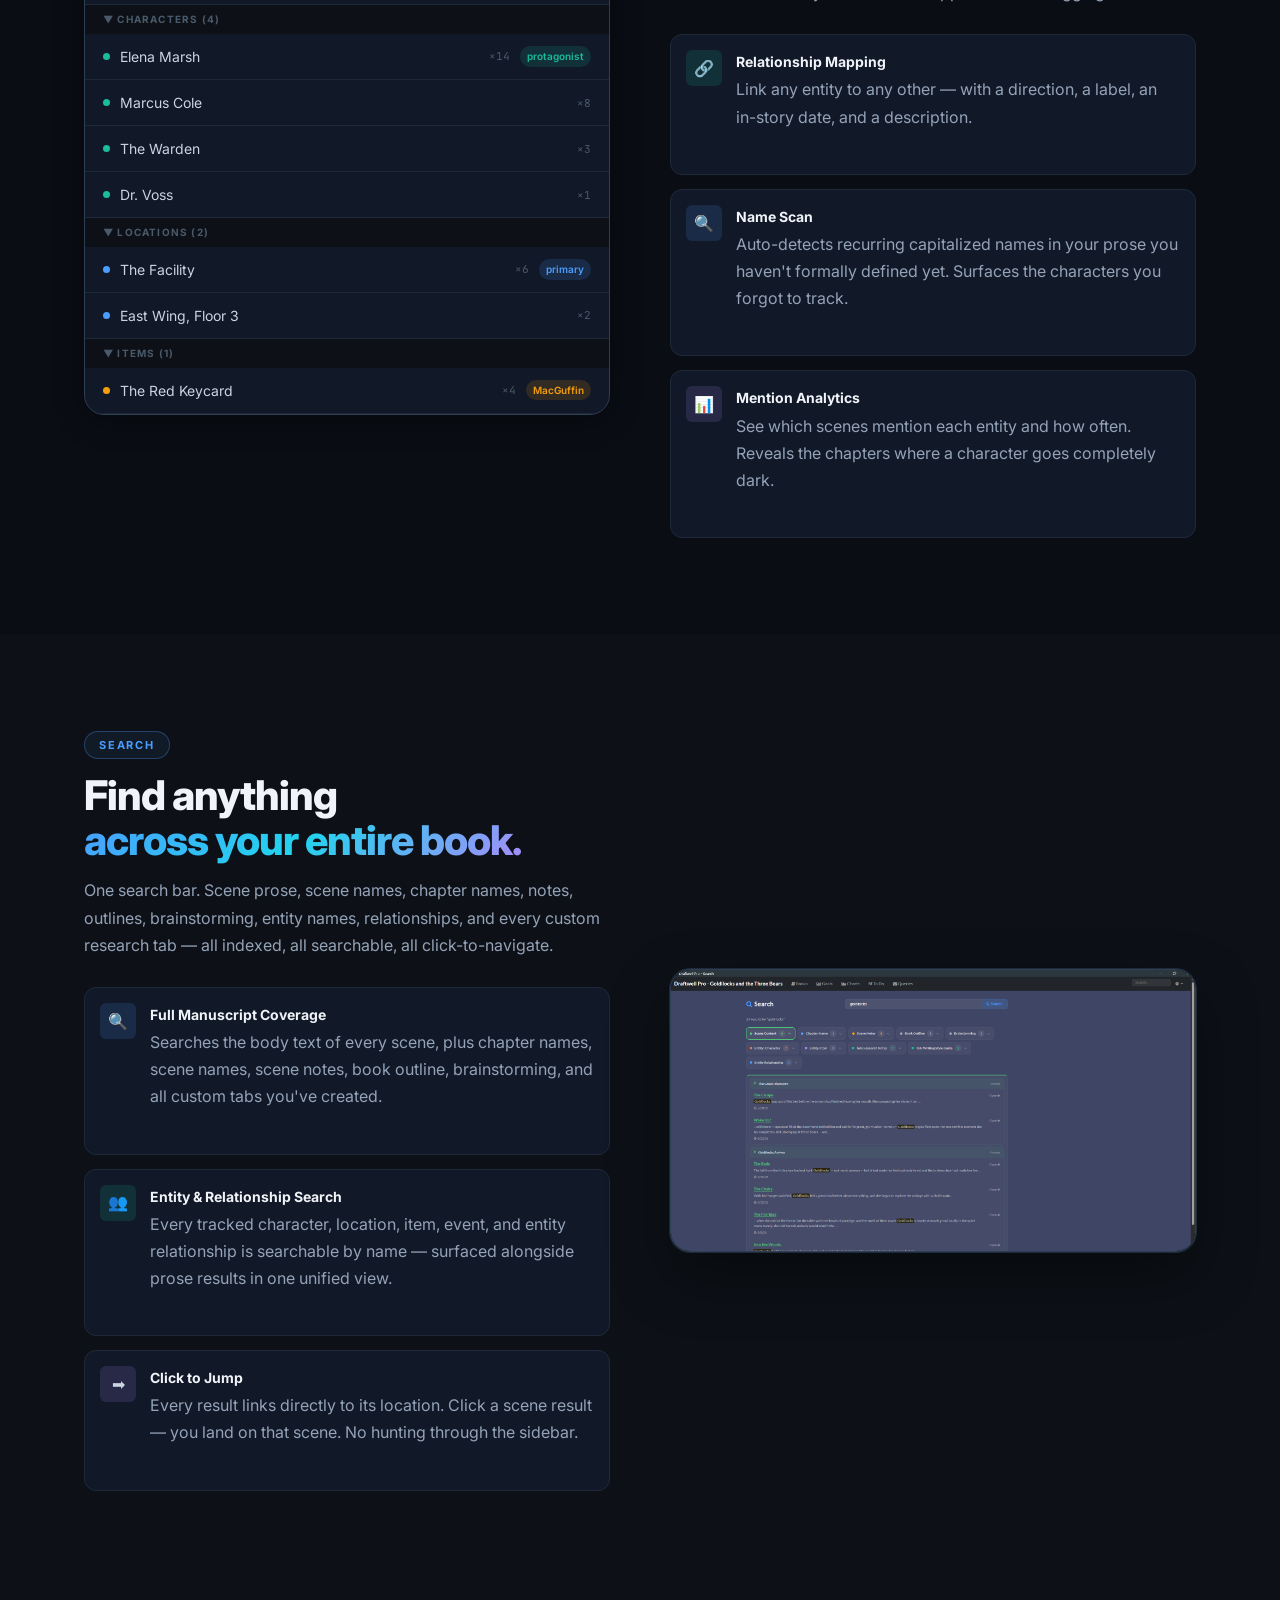
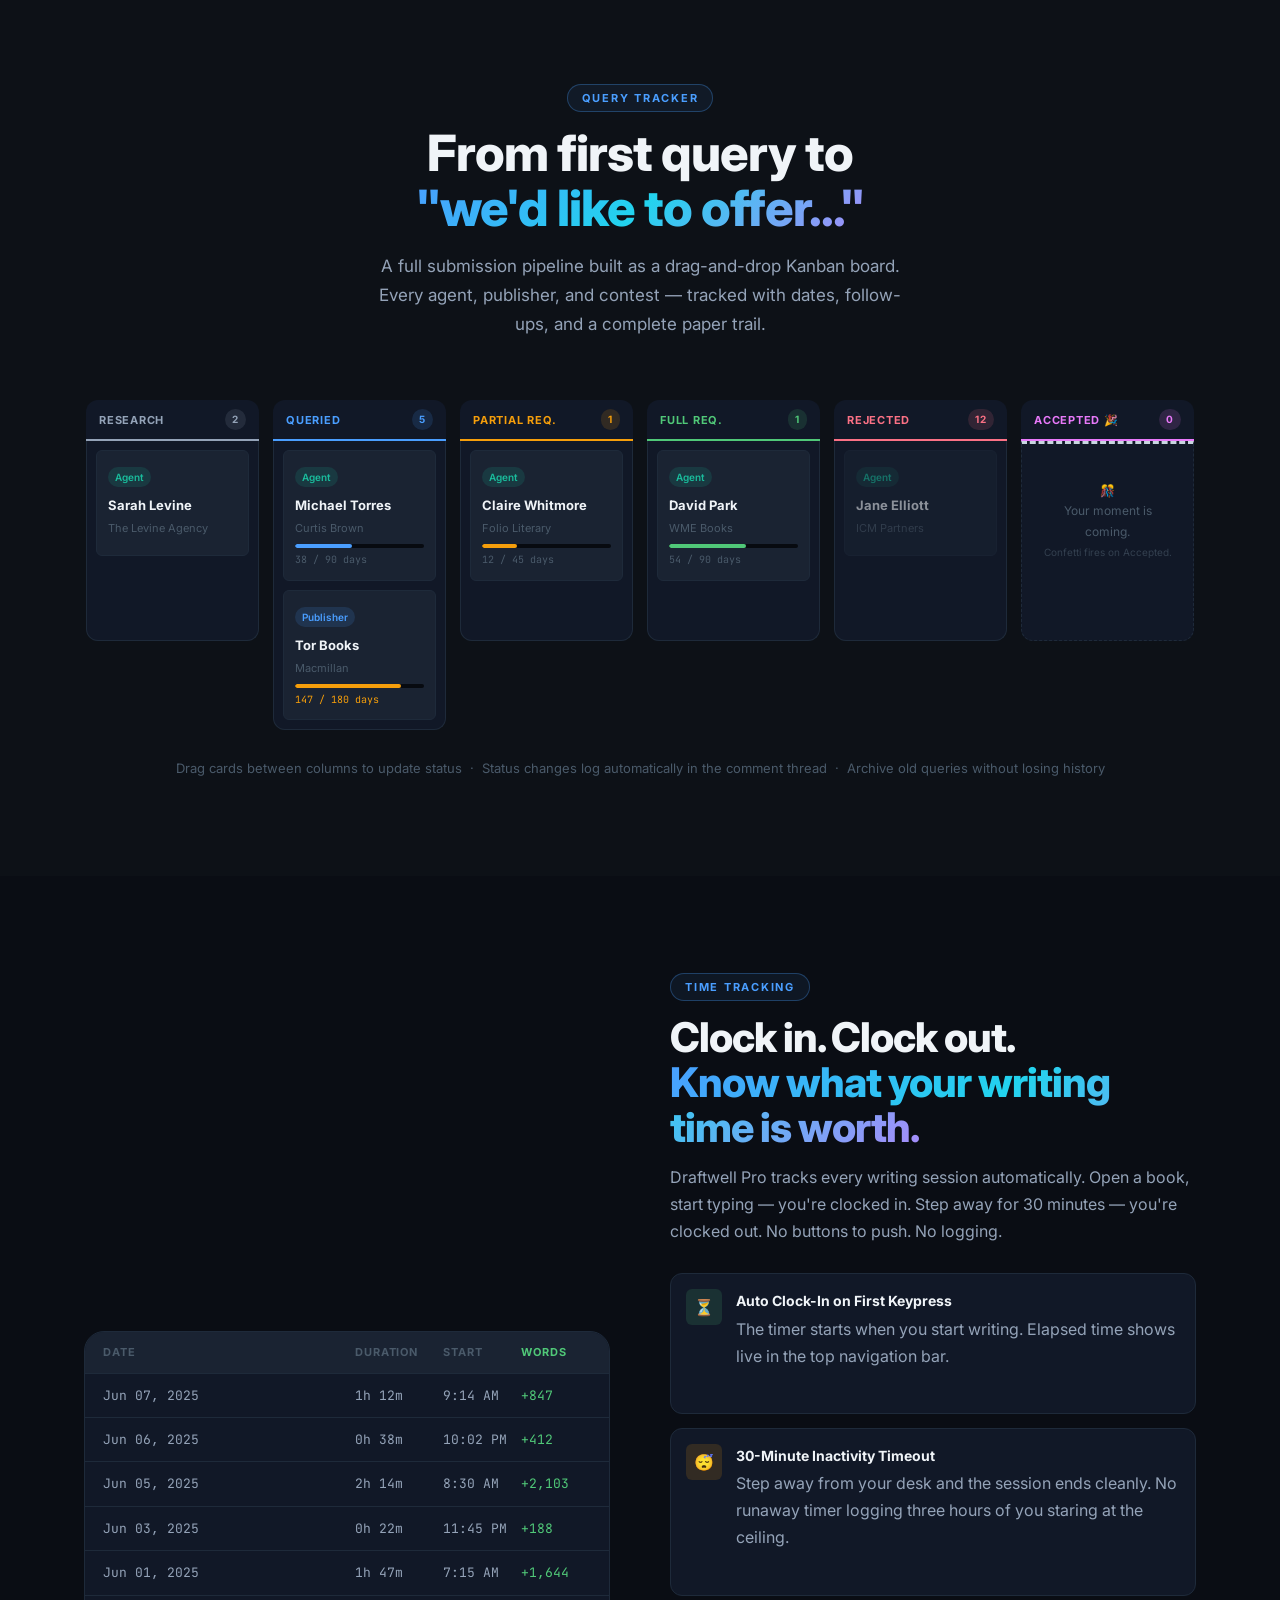
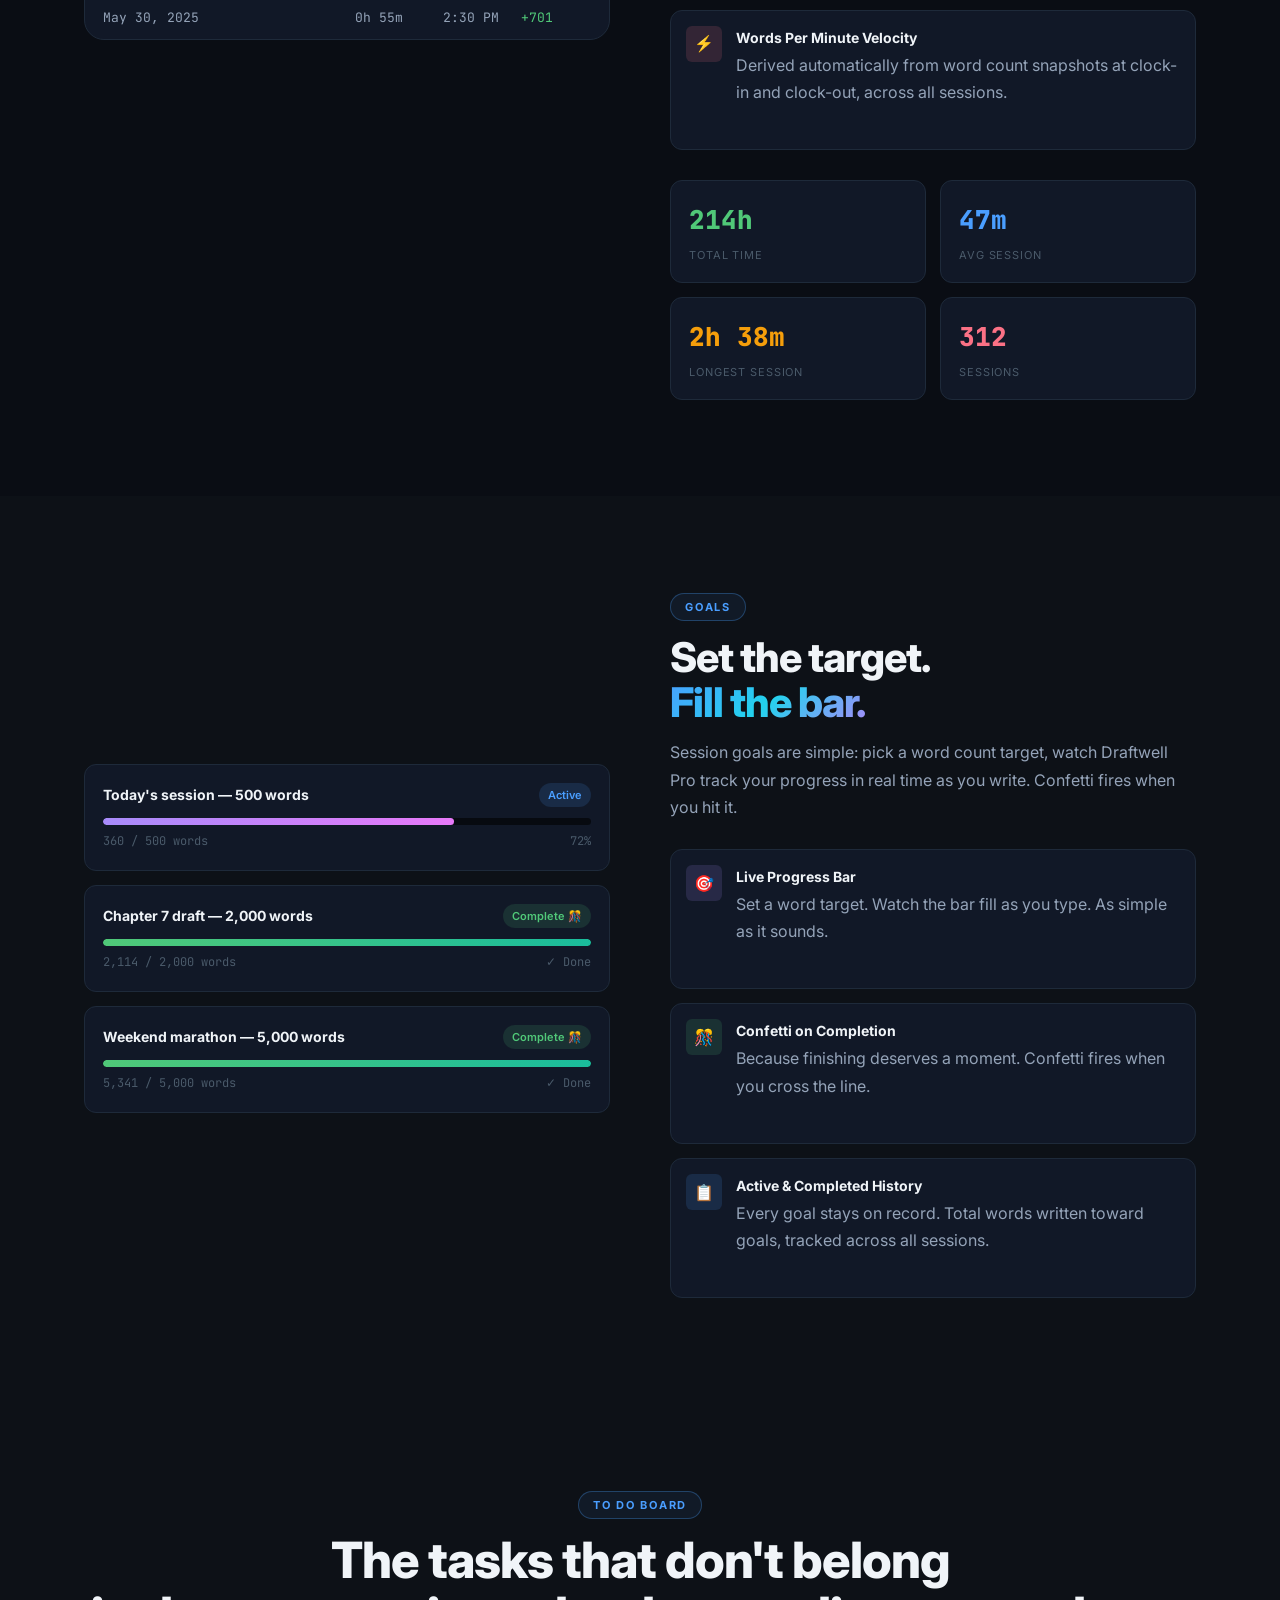
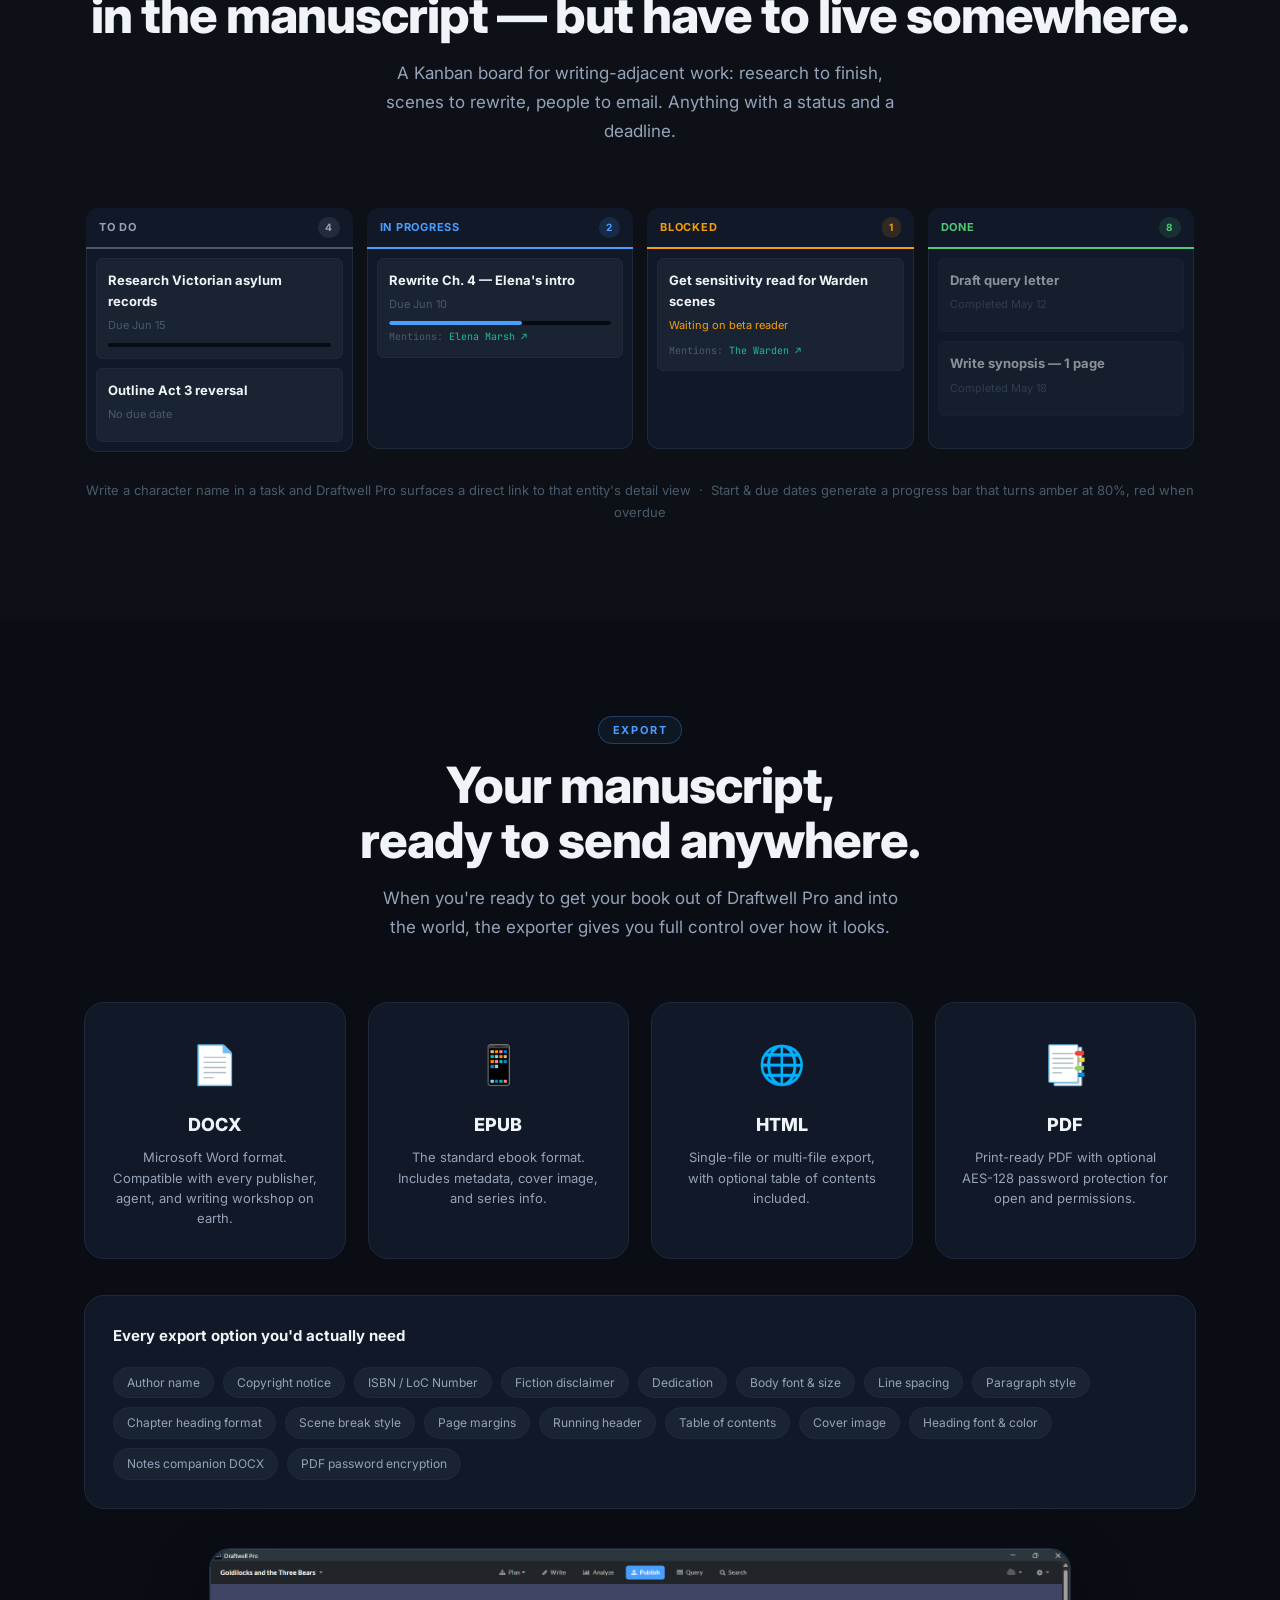
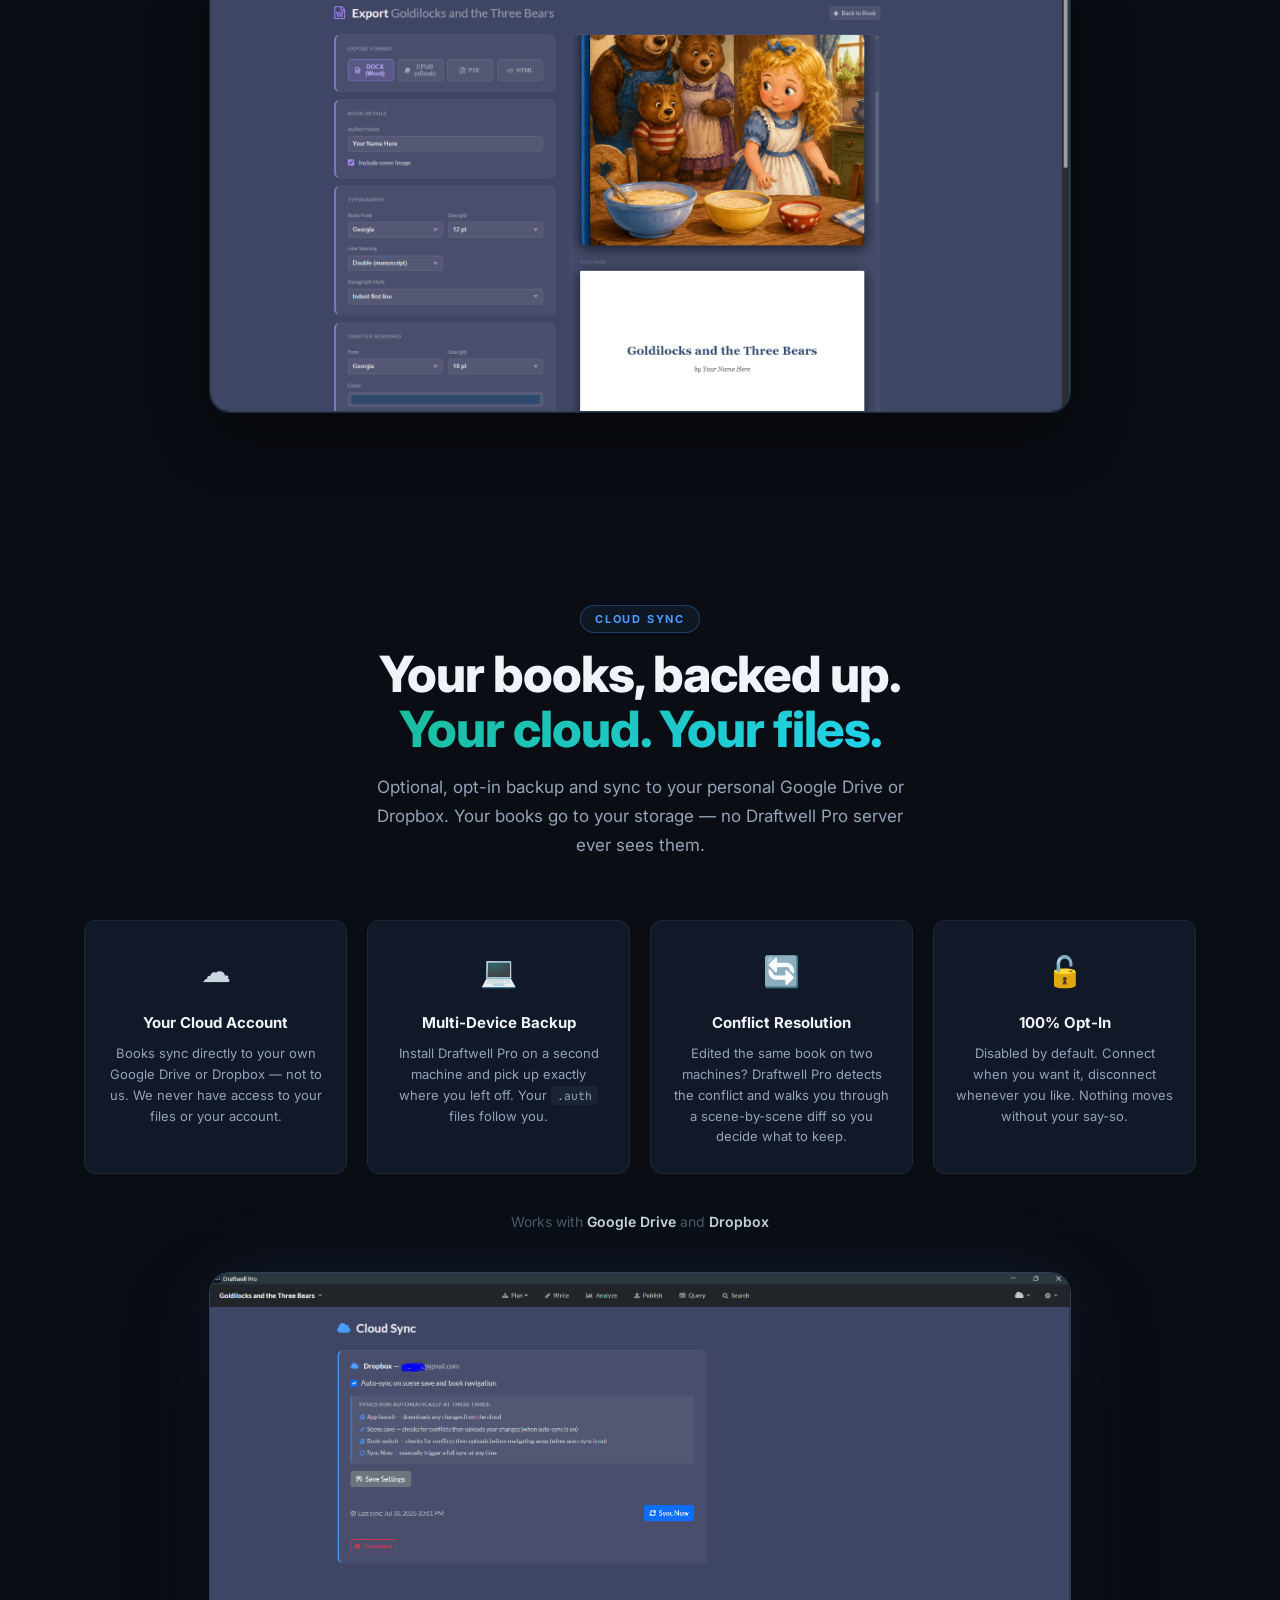
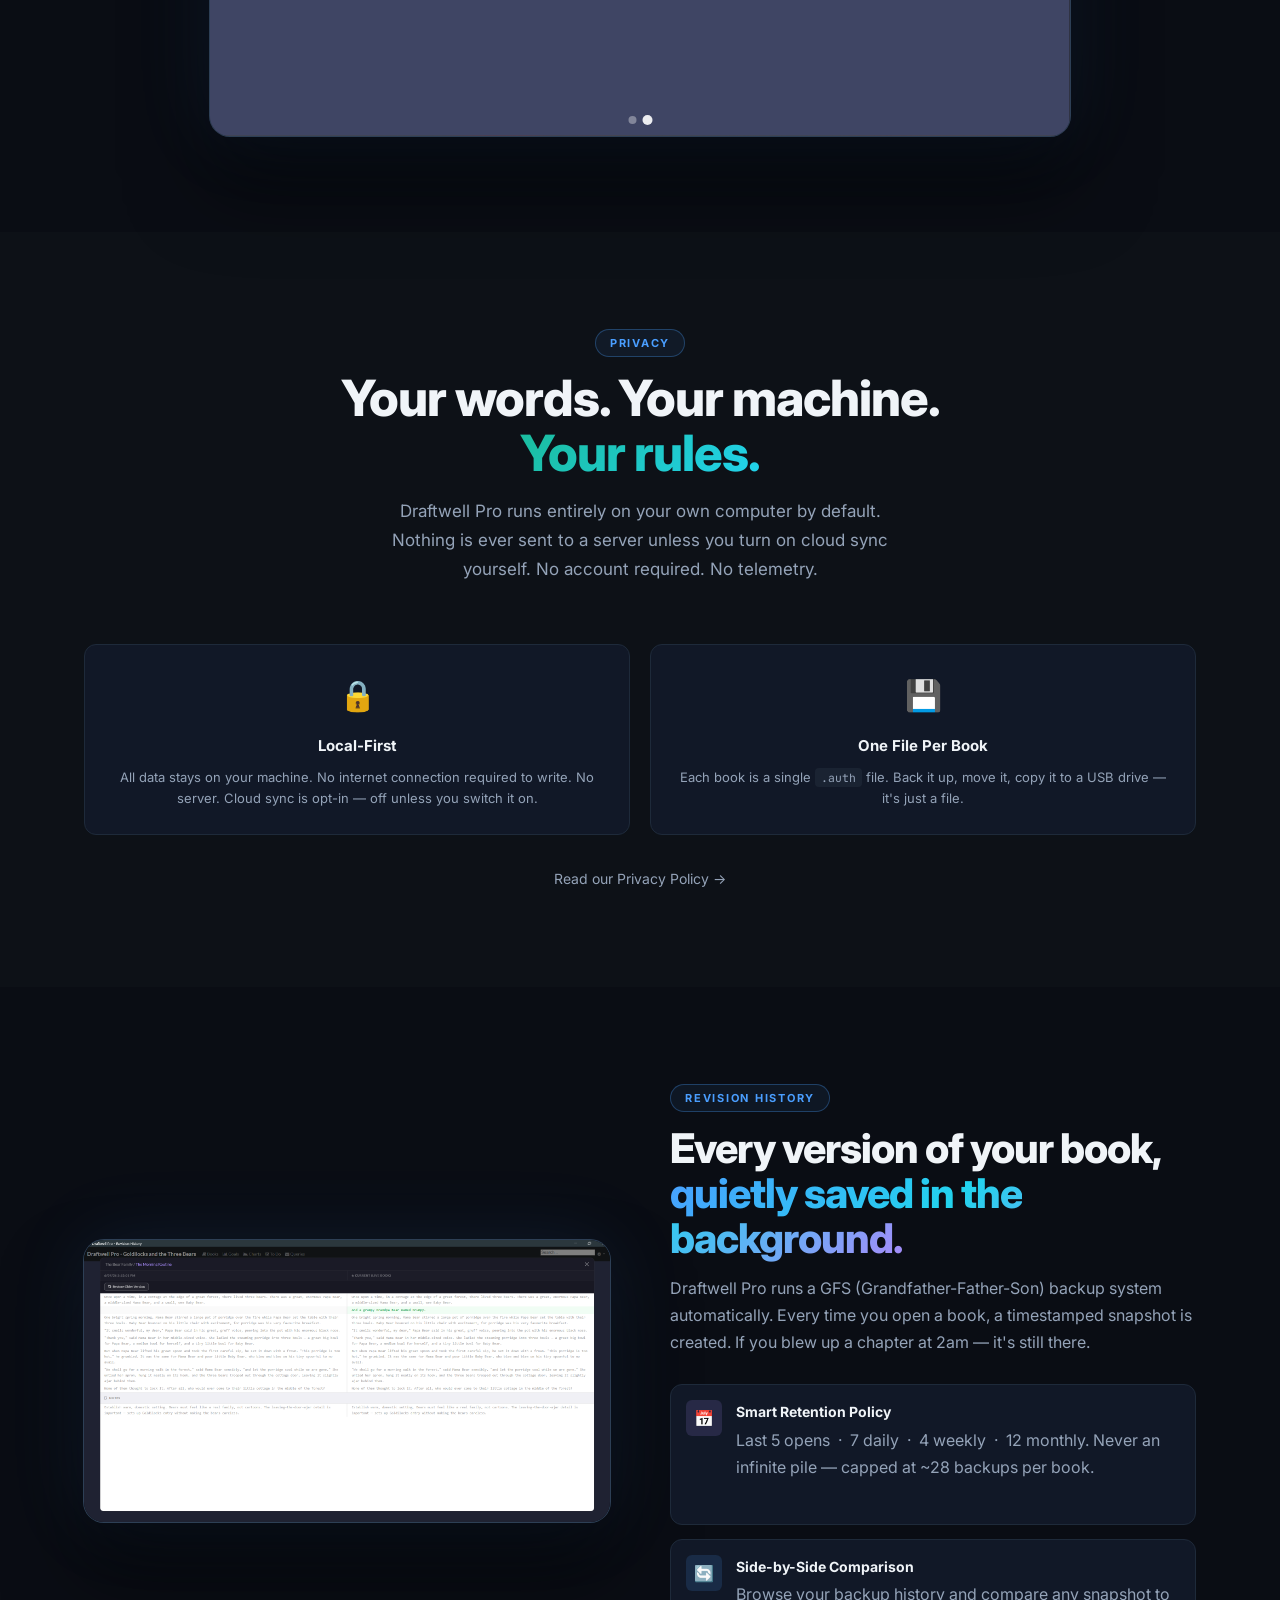
==== commit 6b4d52aa: "Add comparison table and lightbox gallery Introduce a feature comparison section and improve the scr" ====
--- a/docs/index.html
+++ b/docs/index.html
@@ -20,14 +20,13 @@
   <div class="container nav-inner">
     <div class="nav-logo"><img src="images/logo.png" alt="Draftwell Pro"> Draftwell <span>Pro</span></div>
     <ul class="nav-links">
-      <li><a href="#editor">Editor</a></li>
       <li><a href="#import">Import &amp; Outline</a></li>
       <li><a href="#analytics">Analytics</a></li>
-      <li><a href="#entities">Entities</a></li>
       <li><a href="#search">Search</a></li>
       <li><a href="#query-tracker">Query Tracker</a></li>
       <li><a href="#cloud-sync">Cloud Sync</a></li>
       <li><a href="#privacy">Privacy</a></li>
+      <li><a href="#comparison">Comparison</a></li>
       <li><a href="#price">Pricing</a></li>
     </ul>
     <a href="https://github.com/draftwellpro/Draftwell-Pro/releases/latest" class="btn btn-primary nav-cta">Download</a>
@@ -121,8 +120,8 @@
       </div>
       <div class="problem-card reveal reveal-d4">
         <div class="problem-icon">&#128181;</div>
-        <h3>You're paying a subscription for a tool you hate</h3>
-        <p>$79/year to fight a compile step that does nothing but remind you the interface was designed for screenwriters in 2007.</p>
+        <h3>You're renewing a subscription for a tool you've outgrown</h3>
+        <p>Another few dollars a month to fight an interface that still looks like it was designed for screenwriters in 2007.</p>
       </div>
     </div>
   </div>
@@ -154,7 +153,7 @@
           <div class="feature-item">
             <div class="fi-icon fi-purple">&#128203;</div>
             <div class="feature-text">
-              <h4>Notes Per SCene &amp; Custom Tabs</h4>
+              <h4>Notes Per Scene &amp; Custom Tabs</h4>
               <p>A built-in Notes tab on every scene, plus unlimited custom tabs for research, character beats, or reference material.</p>
             </div>
           </div>
@@ -1150,8 +1149,216 @@
       <div class="not-card reveal reveal-d4" style="border-color:rgba(245,158,11,0.25)">
         <div class="ni">&#9881;</div>
         <h3>Not Scrivener</h3>
-        <p>No compile step. No corkboard. No snowflake method wizard. No 47 preference panels. A sidebar, an editor, and a lot of data about how you're actually writing.</p>
-      </div>
+        <p>Chapter/scene planning without the overhead. No compile step. No snowflake method wizard. No 47 preference panels. A sidebar, an editor, an Outline board, and a lot of data about how you're actually writing.</p>
+      </div>
+    </div>
+  </div>
+</section>
+
+<!-- ═════════════════════ COMPARISON TABLE ═══════════════════ -->
+<section id="comparison" class="section-alt">
+  <div class="container">
+    <div class="section-header reveal">
+      <span class="section-label">Draftwell Pro vs. Scrivener vs. Atticus vs. Dabble vs. yWriter</span>
+      <h2>How the five stack up,<br><span class="gradient-text">feature by feature.</span></h2>
+      <p>Here's an honest, feature-by-feature look at where each one actually wins.</p>
+    </div>
+
+    <div class="cmp-scroll reveal">
+      <table class="cmp-table">
+        <caption class="visually-hidden">Feature comparison between Draftwell Pro, Scrivener 3, Atticus, Dabble, and yWriter</caption>
+        <colgroup>
+          <col style="width:19%">
+          <col style="width:16.2%">
+          <col style="width:16.2%">
+          <col style="width:16.2%">
+          <col style="width:16.2%">
+          <col style="width:16.2%">
+        </colgroup>
+        <thead>
+          <tr>
+            <th scope="col">Feature</th>
+            <th scope="col" class="cmp-head-dw">Draftwell Pro</th>
+            <th scope="col" class="cmp-head-sc">Scrivener 3</th>
+            <th scope="col" class="cmp-head-at">Atticus</th>
+            <th scope="col" class="cmp-head-db">Dabble</th>
+            <th scope="col" class="cmp-head-yw">yWriter</th>
+          </tr>
+        </thead>
+        <tbody>
+          <tr>
+            <th scope="row">Price</th>
+            <td>$10 one-time (reg. $19.99)</td>
+            <td>$59.99/platform &middot; $95.98 bundle</td>
+            <td>$147 one-time</td>
+            <td>$9&ndash;$29/month, or $699 lifetime</td>
+            <td class="cmp-win">Free (optional one-time donation, up to $24.95)</td>
+          </tr>
+          <tr>
+            <th scope="row">Free trial</th>
+            <td class="cmp-win">10 hours of active writing time, non-consecutive</td>
+            <td class="cmp-win">30 days of actual use, non-consecutive</td>
+            <td>No free trial &mdash; 30-day money-back guarantee after purchase</td>
+            <td>14 days, no credit card</td>
+            <td class="cmp-win">Not applicable &mdash; free forever, no trial needed</td>
+          </tr>
+          <tr>
+            <th scope="row">Subscription</th>
+            <td class="cmp-win">None</td>
+            <td class="cmp-win">None</td>
+            <td class="cmp-win">None</td>
+            <td>Optional monthly/annual plans (lifetime option also available)</td>
+            <td class="cmp-win">None</td>
+          </tr>
+          <tr>
+            <th scope="row">Works offline, no account required</th>
+            <td class="cmp-win">Yes &mdash; fully local, no account</td>
+            <td class="cmp-win">Yes &mdash; fully local, no account</td>
+            <td>No &mdash; browser app, account &amp; cloud storage required</td>
+            <td>No &mdash; cloud-first, account required (offline edits sync later)</td>
+            <td class="cmp-win">Yes &mdash; fully local, no account, no cloud at all</td>
+          </tr>
+          <tr>
+            <th scope="row">Import from Word</th>
+            <td class="cmp-win">Guided wizard — maps headings to chapters/scenes</td>
+            <td>Imports .docx, no chapter/scene mapping step</td>
+            <td>Imports .docx, but requires manual Heading-1 &amp; page-break prep first</td>
+            <td>No file import &mdash; copy/paste only (auto-detects chapter/scene breaks)</td>
+            <td>Imports via RTF conversion — requires exact &ldquo;Chapter N&rdquo; headings &amp; &ldquo;* * *&rdquo; scene-break markers</td>
+          </tr>
+          <tr>
+            <th scope="row">Outline / Corkboard</th>
+            <td>Chapter/scene/synopsis board, drag to rearrange, zoom</td>
+            <td class="cmp-win">Freeform corkboard — labels, colors, grid/list layouts</td>
+            <td>Not available (on roadmap)</td>
+            <td>Plot Grid — spreadsheet-style story/timeline grid (Standard plan+)</td>
+            <td>Storyboard view — drag/drop scene cards, more basic than Scrivener's</td>
+          </tr>
+          <tr>
+            <th scope="row">Entity &amp; relationship tracking</th>
+            <td class="cmp-win">Dedicated panel, relationship mapping, name scan, mention analytics</td>
+            <td>No dedicated system — keyword/metadata workarounds</td>
+            <td>Not available (on roadmap)</td>
+            <td>Story Notes — character/world sheets, no relationship mapping (Standard plan+)</td>
+            <td>Character/location/item database, no relationship mapping or auto-detection</td>
+          </tr>
+          <tr>
+            <th scope="row">Entity highlighting in editor</th>
+            <td class="cmp-win">Known characters/locations/items glow as you type</td>
+            <td>Not available</td>
+            <td>Not available</td>
+            <td>Not available</td>
+            <td>Not available</td>
+          </tr>
+          <tr>
+            <th scope="row">Writing style analytics</th>
+            <td class="cmp-win">6-axis dashboard — readability, vocabulary, rhythm, pacing</td>
+            <td>Not available</td>
+            <td>Not available</td>
+            <td>Not available</td>
+            <td>Not available</td>
+          </tr>
+          <tr>
+            <th scope="row">Story structure analytics</th>
+            <td class="cmp-win">Words/chapter &amp; act-weight charts</td>
+            <td>Not built in</td>
+            <td>Not available</td>
+            <td>Plot Grid organizes structure, but no analytics charts</td>
+            <td>Word-count stats per scene/chapter, no act-weight charts</td>
+          </tr>
+          <tr>
+            <th scope="row">AI-signal detection</th>
+            <td class="cmp-win">Perplexity, burstiness, repetition &amp; more, scene-by-scene</td>
+            <td>Not available</td>
+            <td>Not available</td>
+            <td>Not available</td>
+            <td>Not available</td>
+          </tr>
+          <tr>
+            <th scope="row">Writing activity heatmap</th>
+            <td class="cmp-win">12-month heatmap, sessions, best day</td>
+            <td>Writing History log, no heatmap view</td>
+            <td>Not available</td>
+            <td>Goal &amp; word-count stats, no heatmap</td>
+            <td>Basic project word-count stats, no heatmap</td>
+          </tr>
+          <tr>
+            <th scope="row">Automatic time tracking</th>
+            <td class="cmp-win">Auto clock-in, 30-min idle timeout, WPM velocity</td>
+            <td>Manual targets/session stats only</td>
+            <td>Not available</td>
+            <td>Not available</td>
+            <td>Not available</td>
+          </tr>
+          <tr>
+            <th scope="row">Session goals</th>
+            <td class="cmp-win">Live progress bar with confetti on completion</td>
+            <td>Word-count targets with progress bar</td>
+            <td>Not available</td>
+            <td>Goals &amp; stats tracking, incl. NaNoWriMo-style targets</td>
+            <td>Per-scene/chapter word-count targets, no live progress bar</td>
+          </tr>
+          <tr>
+            <th scope="row">Query/submission tracker</th>
+            <td class="cmp-win">Built-in Kanban — agents, publishers, contests</td>
+            <td>Not available</td>
+            <td>Not available</td>
+            <td>Not available</td>
+            <td>Not available</td>
+          </tr>
+          <tr>
+            <th scope="row">To-do board</th>
+            <td class="cmp-win">Built-in Kanban, linked to entities</td>
+            <td>Not available</td>
+            <td>Not available</td>
+            <td>Not available</td>
+            <td>Not available</td>
+          </tr>
+          <tr>
+            <th scope="row">Revision backups</th>
+            <td class="cmp-win">Automatic GFS snapshots (~28 per book)</td>
+            <td>Manual/on-compile snapshots</td>
+            <td>Not available (on roadmap)</td>
+            <td>Basic revision history; snapshot/restore still planned</td>
+            <td>Not available</td>
+          </tr>
+          <tr>
+            <th scope="row">Export formats</th>
+            <td>DOCX, EPUB, HTML, PDF (password option)</td>
+            <td class="cmp-win">DOCX, EPUB 3, MOBI/Kindle, PDF, HTML &mdash; deeper Compile engine</td>
+            <td>EPUB, MOBI/Kindle, print-ready PDF</td>
+            <td>Word, Google Docs, text &amp; web only &mdash; no EPUB, PDF, or MOBI</td>
+            <td>RTF, DOCX, HTML &mdash; no EPUB, PDF, or MOBI</td>
+          </tr>
+          <tr>
+            <th scope="row">Book design templates</th>
+            <td>Style options — fonts, spacing, margins, headings</td>
+            <td>Compile styles — flexible, but DIY</td>
+            <td class="cmp-win">17 templates, 1,200+ design combinations</td>
+            <td>Not available</td>
+            <td>Not available</td>
+          </tr>
+          <tr>
+            <th scope="row">Collaboration (co-writer/editor/beta reader)</th>
+            <td>Not available</td>
+            <td>Not available</td>
+            <td class="cmp-win">Owner/Co-Writer/Editor/Beta-Reader roles with comments</td>
+            <td class="cmp-win">Real-time co-authoring (Premium plan)</td>
+            <td>Not available</td>
+          </tr>
+          <tr>
+            <th scope="row">Cloud sync</th>
+            <td class="cmp-win">Google Drive or Dropbox, opt-in, conflict diff viewer</td>
+            <td>Dropbox or iCloud only</td>
+            <td>AWS cloud — mandatory, not optional</td>
+            <td>Dabble's own cloud — mandatory, not optional</td>
+            <td>Not available &mdash; entirely local, no cloud option</td>
+          </tr>
+        </tbody>
+      </table>
+    </div>
+    <div class="cmp-legend reveal">
+      <span class="cmp-star">&#9733;</span> marks the stronger option(s) for that feature
     </div>
   </div>
 </section>
@@ -1193,8 +1400,9 @@
         <ul class="price-features-list">
           <li>Full writing environment &mdash; Book &rarr; Chapter &rarr; Scene</li>
           <li>Rich text editor with auto-save every 5 seconds</li>
+          <li>Import from Word &amp; Outline Mode planning board</li>
           <li>Entity tracking &amp; relationship mapping</li>
-          <li>Six analytical dashboards</li>
+          <li>Six analytical dashboards, incl. AI Signal detection</li>
           <li>Automatic time tracking &amp; session history</li>
           <li>Session goals with live progress bar</li>
           <li>Full-text search across the entire book</li>
@@ -1202,7 +1410,7 @@
           <li>To Do Kanban board</li>
           <li>DOCX, EPUB, HTML &amp; PDF export</li>
           <li>GFS revision history — ~28 backups per book</li>
-          <li>100% local &mdash; your data never leaves your machine</li>
+          <li>100% local by default &mdash; optional cloud sync to your own Google Drive or Dropbox</li>
         </ul>
         <div class="price-cta">
           <a href="https://draftwellpro.lemonsqueezy.com/checkout/buy/ad449f0f-c85e-420c-8418-cca3fc53eee7?checkout[discount_code]=EARLYACCESS2026" class="btn btn-primary btn-lg" target="_blank" rel="noopener">&#128179; Buy Now</a>
@@ -1239,7 +1447,9 @@
 
 <div id="lightbox" class="lightbox" role="dialog" aria-modal="true" aria-label="Screenshot viewer">
   <button class="lb-close" aria-label="Close">&times;</button>
+  <button class="lb-arrow lb-prev" aria-label="Previous image">&#8249;</button>
   <img class="lb-img" src="" alt="">
+  <button class="lb-arrow lb-next" aria-label="Next image">&#8250;</button>
 </div>
 
 <script src="js/main.js"></script>
--- a/docs/css/styles.css
+++ b/docs/css/styles.css
@@ -58,6 +58,14 @@
   padding: 2px 6px;
   border-radius: 4px;
   font-size: 0.88em;
+}
+
+.visually-hidden {
+  position: absolute;
+  width: 1px; height: 1px;
+  overflow: hidden;
+  clip: rect(0 0 0 0);
+  white-space: nowrap;
 }
 
 /* --- Layout --------------------------------------------------------- */
@@ -441,6 +449,36 @@
   transition: background 0.2s;
 }
 .lb-close:hover { background: rgba(255,255,255,0.18); }
+.lb-arrow {
+  position: absolute;
+  top: 50%;
+  transform: translateY(-50%);
+  width: 52px;
+  height: 52px;
+  border-radius: 50%;
+  border: 1px solid rgba(255,255,255,0.2);
+  background: rgba(255,255,255,0.08);
+  color: #fff;
+  font-size: 32px;
+  line-height: 1;
+  cursor: pointer;
+  display: flex;
+  align-items: center;
+  justify-content: center;
+  transition: background 0.2s;
+  padding: 0;
+  padding-bottom: 3px;
+  z-index: 1;
+}
+.lb-arrow:hover { background: rgba(255,255,255,0.18); }
+.lb-prev { left: 20px; }
+.lb-next { right: 20px; }
+.lightbox.lb-single .lb-arrow { display: none; }
+@media (max-width: 640px) {
+  .lb-arrow { width: 42px; height: 42px; font-size: 26px; }
+  .lb-prev { left: 8px; }
+  .lb-next { right: 8px; }
+}
 
 /* --- Feature items -------------------------------------------------- */
 .feature-list { display: flex; flex-direction: column; gap: 14px; }
@@ -875,6 +913,91 @@
 .not-card .ni { font-size: 26px; margin-bottom: 14px; }
 .not-card h3 { font-size: 16px; font-weight: 700; color: var(--text-1); margin-bottom: 8px; }
 .not-card p  { font-size: 14px; color: var(--text-3); line-height: 1.6; }
+
+/* --- Comparison table ------------------------------------------------ */
+.cmp-scroll { overflow-x: auto; border-radius: var(--r-md); border: 1px solid var(--border-dim); }
+.cmp-table {
+  width: 100%;
+  table-layout: fixed;
+  border-collapse: collapse;
+  background: var(--bg-3);
+  font-size: 13px;
+}
+.cmp-table caption { caption-side: top; text-align: left; }
+.cmp-table thead th {
+  position: sticky;
+  top: 0;
+  background: var(--bg-4);
+  color: var(--text-1);
+  font-size: 12px;
+  font-weight: 700;
+  text-align: left;
+  padding: 12px 14px;
+  border-bottom: 1px solid var(--border-mid);
+  word-wrap: break-word;
+}
+.cmp-table thead th:not(:first-child) { text-align: center; }
+.cmp-table thead .cmp-head-dw { color: var(--blue); }
+.cmp-table thead .cmp-head-sc { color: var(--text-3); }
+.cmp-table thead .cmp-head-at { color: var(--amber); }
+.cmp-table thead .cmp-head-db { color: var(--purple); }
+.cmp-table thead .cmp-head-yw { color: var(--sky); }
+.cmp-table tbody th {
+  text-align: left;
+  font-weight: 600;
+  font-size: 12px;
+  color: var(--text-2);
+  padding: 12px 14px;
+  border-bottom: 1px solid var(--border-dim);
+  word-wrap: break-word;
+}
+.cmp-table td {
+  padding: 12px 14px;
+  border-bottom: 1px solid var(--border-dim);
+  border-left: 1px solid var(--border-dim);
+  color: var(--text-3);
+  vertical-align: top;
+  font-size: 12px;
+  line-height: 1.45;
+  word-wrap: break-word;
+}
+.cmp-table tbody tr:last-child th,
+.cmp-table tbody tr:last-child td { border-bottom: none; }
+.cmp-table thead th:nth-child(2) {
+  background: rgba(74,158,255,0.16);
+  box-shadow: 0 0 22px rgba(74,158,255,0.45), inset 0 -2px 0 var(--blue);
+  border-top-left-radius: var(--r-sm);
+  border-top-right-radius: var(--r-sm);
+}
+.cmp-table tbody td:nth-child(2) {
+  box-shadow: inset 4px 0 8px -5px rgba(74,158,255,0.7), inset -4px 0 8px -5px rgba(74,158,255,0.7);
+  border-left: 1px solid rgba(74,158,255,0.35);
+  border-right: 1px solid rgba(74,158,255,0.35);
+}
+.cmp-table tbody tr:last-child td:nth-child(2) { border-bottom-left-radius: var(--r-sm); border-bottom-right-radius: var(--r-sm); }
+.cmp-win {
+  color: var(--text-1);
+  font-weight: 600;
+  background: rgba(80,200,120,0.08);
+  position: relative;
+}
+.cmp-win::before {
+  content: '\2605';
+  color: var(--green);
+  font-size: 11px;
+  margin-right: 6px;
+}
+.cmp-tie { color: var(--text-4); }
+.cmp-legend {
+  display: flex;
+  align-items: center;
+  gap: 8px;
+  justify-content: center;
+  margin-top: 18px;
+  font-size: 12px;
+  color: var(--text-4);
+}
+.cmp-legend .cmp-star { color: var(--green); }
 
 /* --- Price cards ---------------------------------------------------- */
 .price-outer {
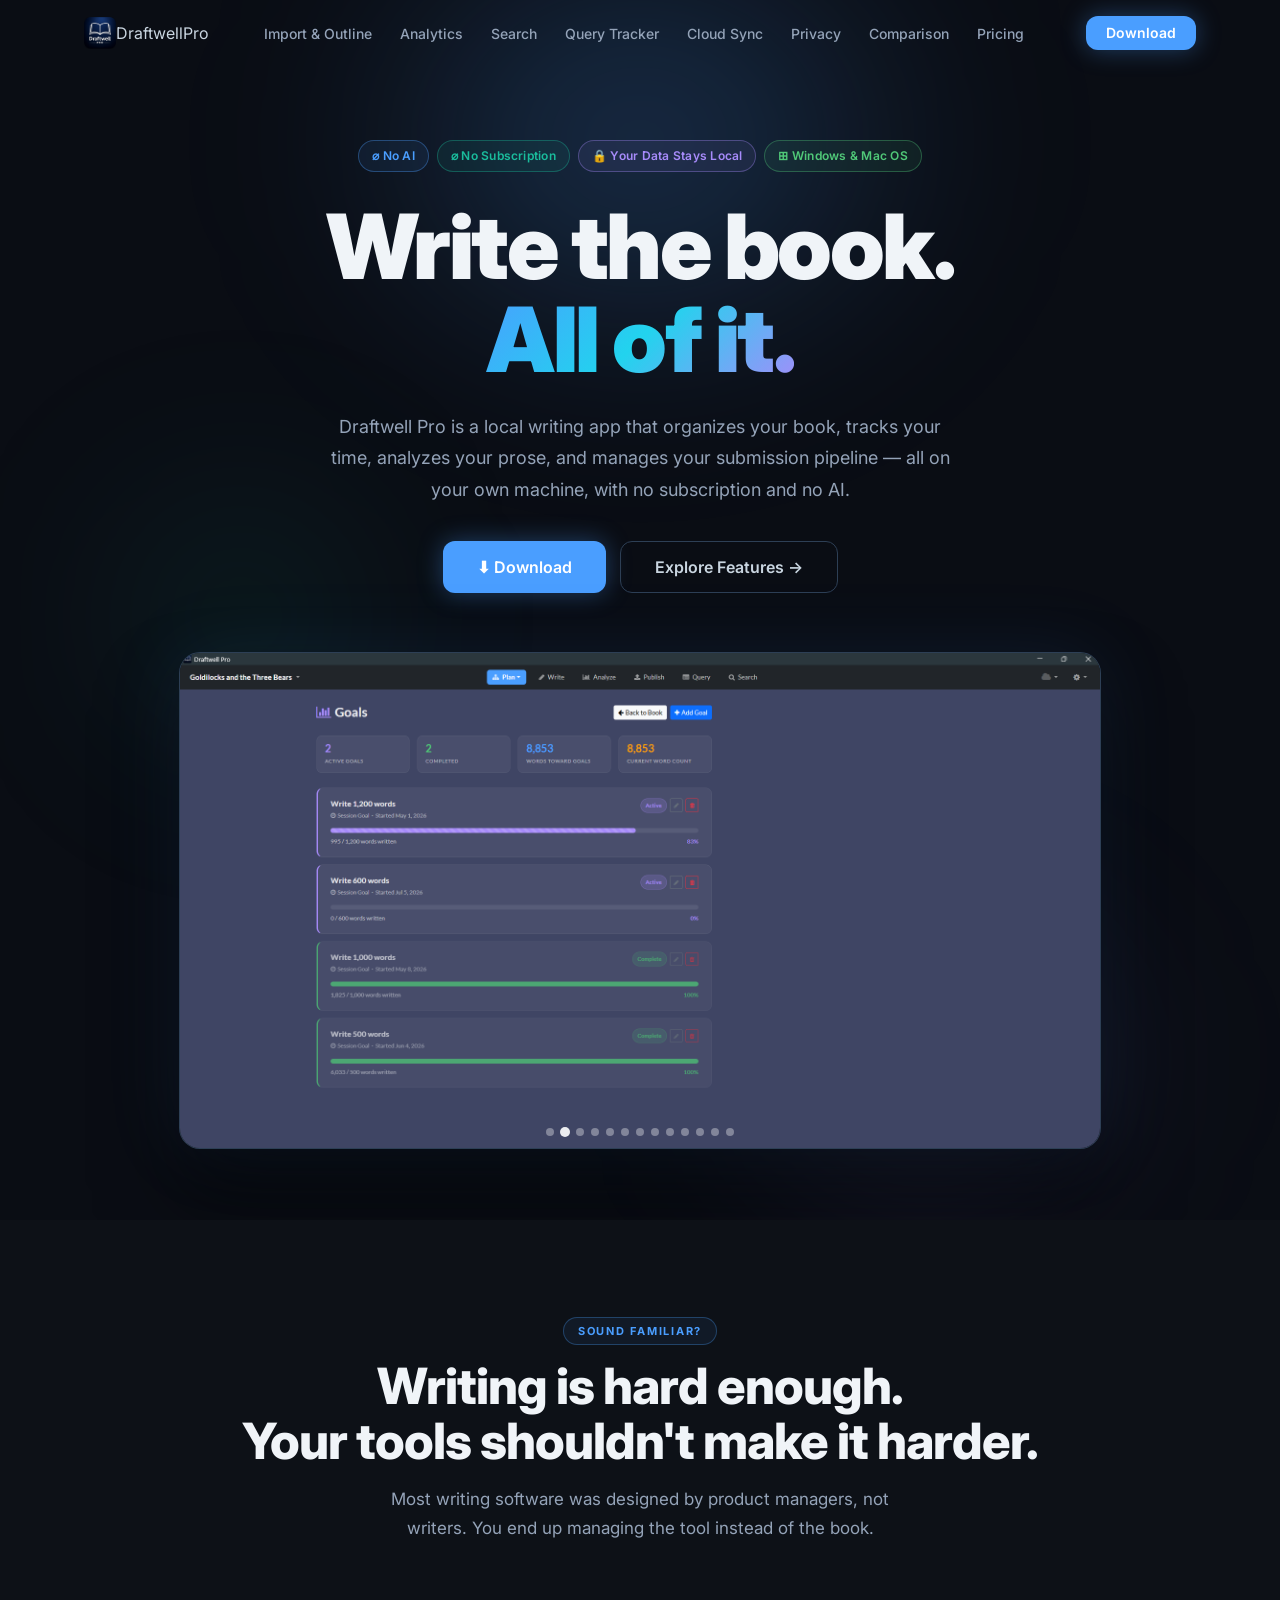
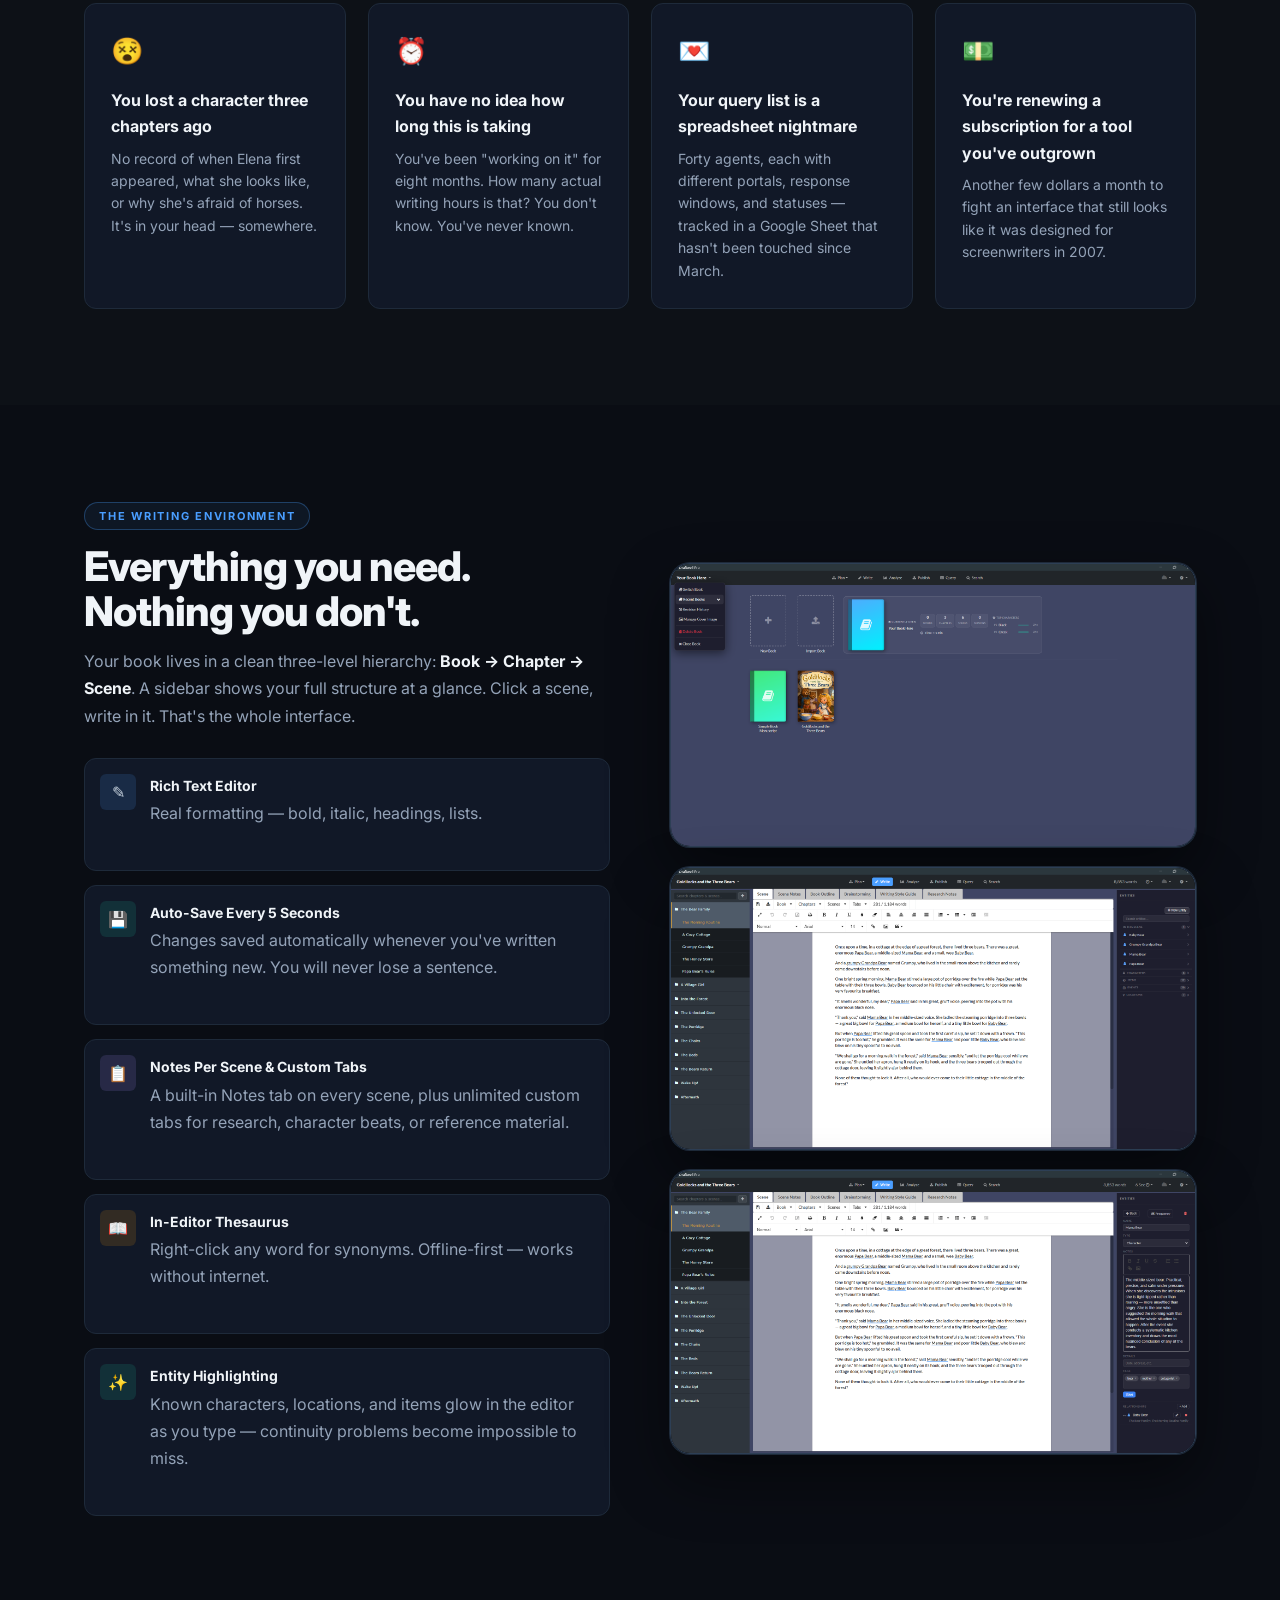
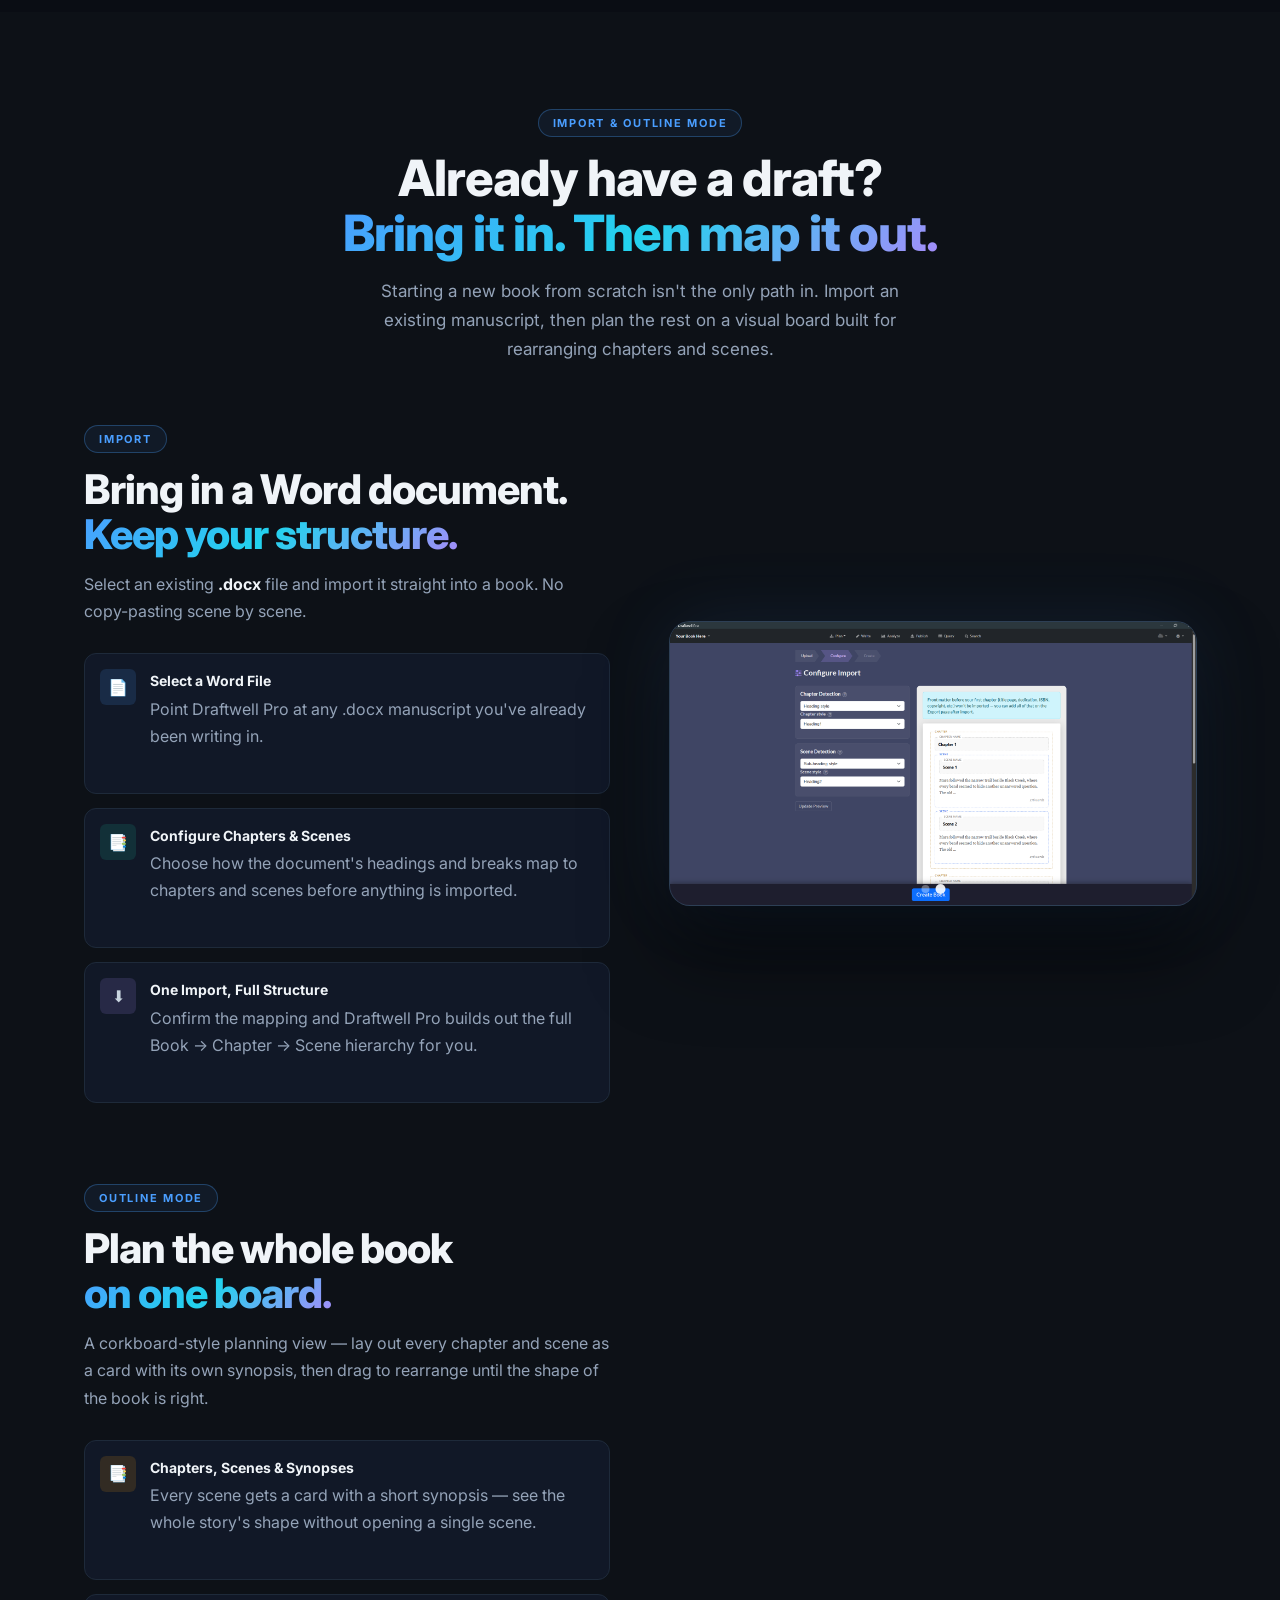
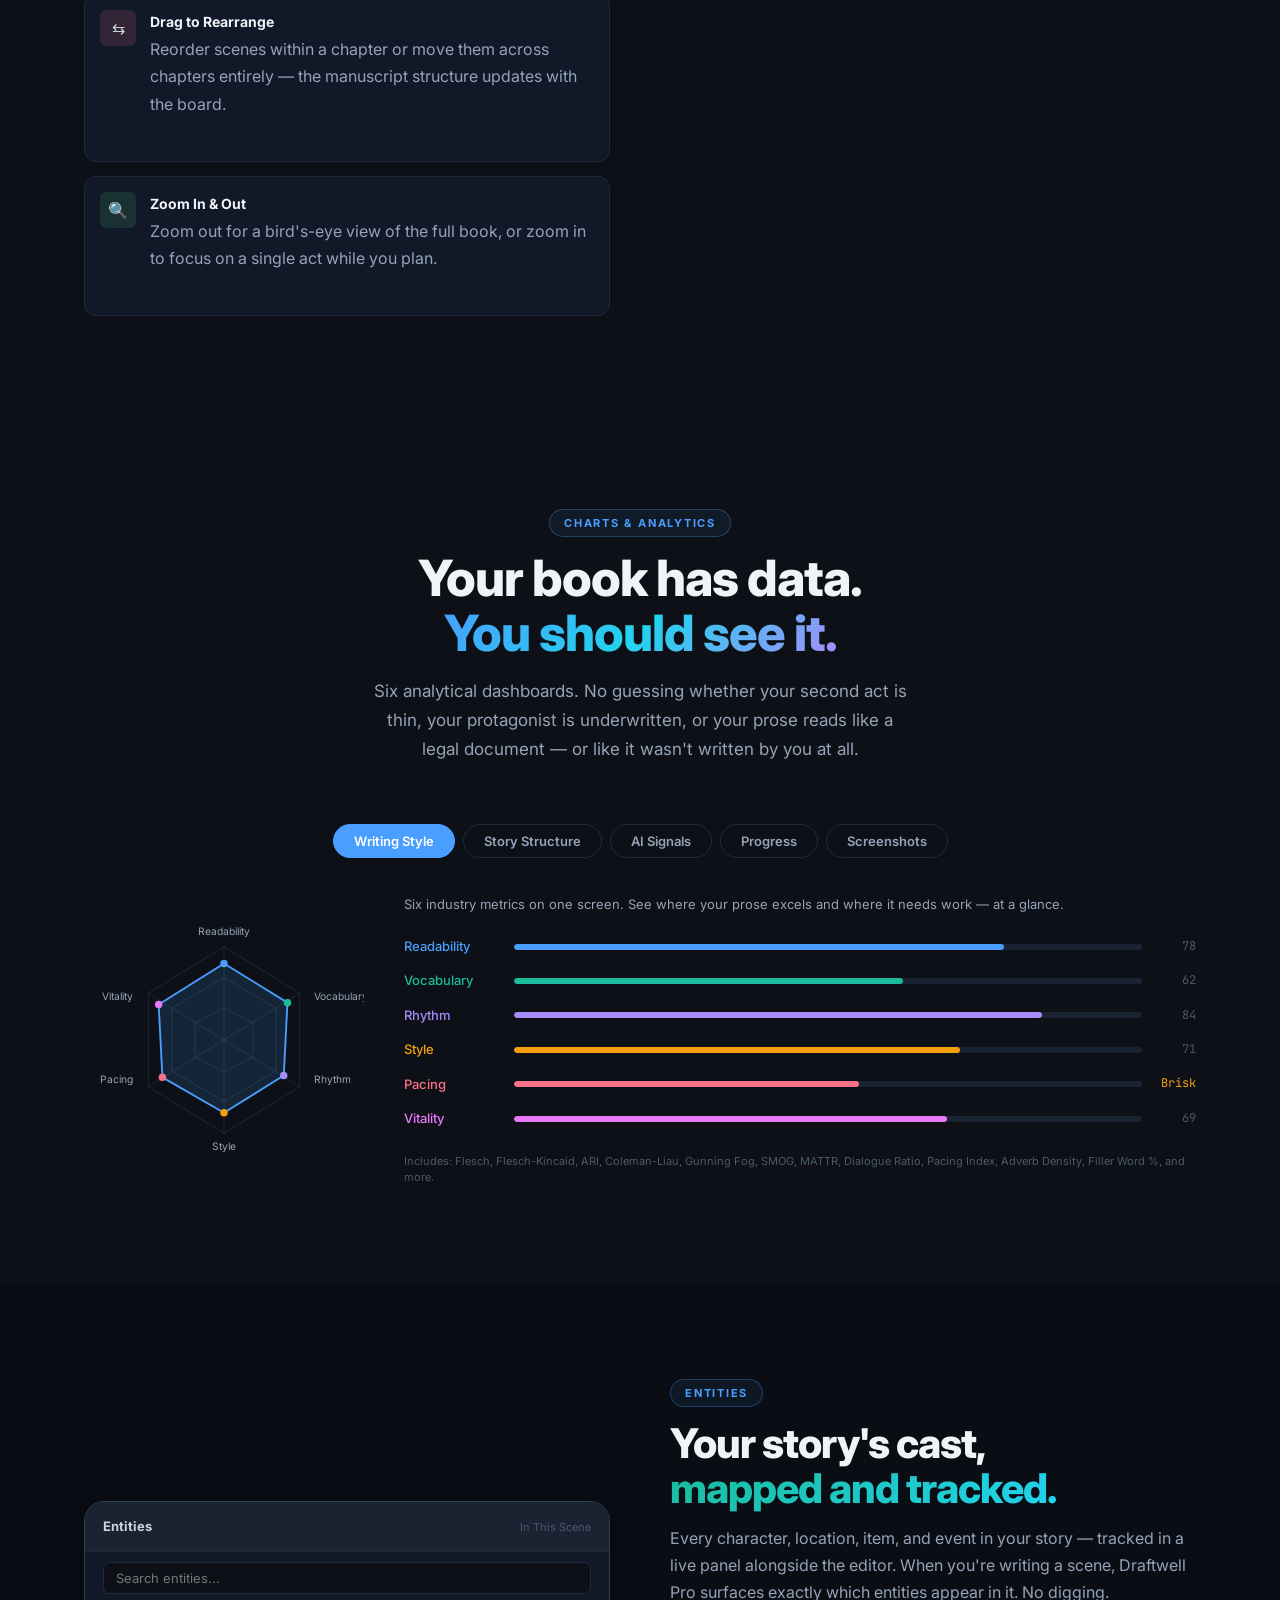
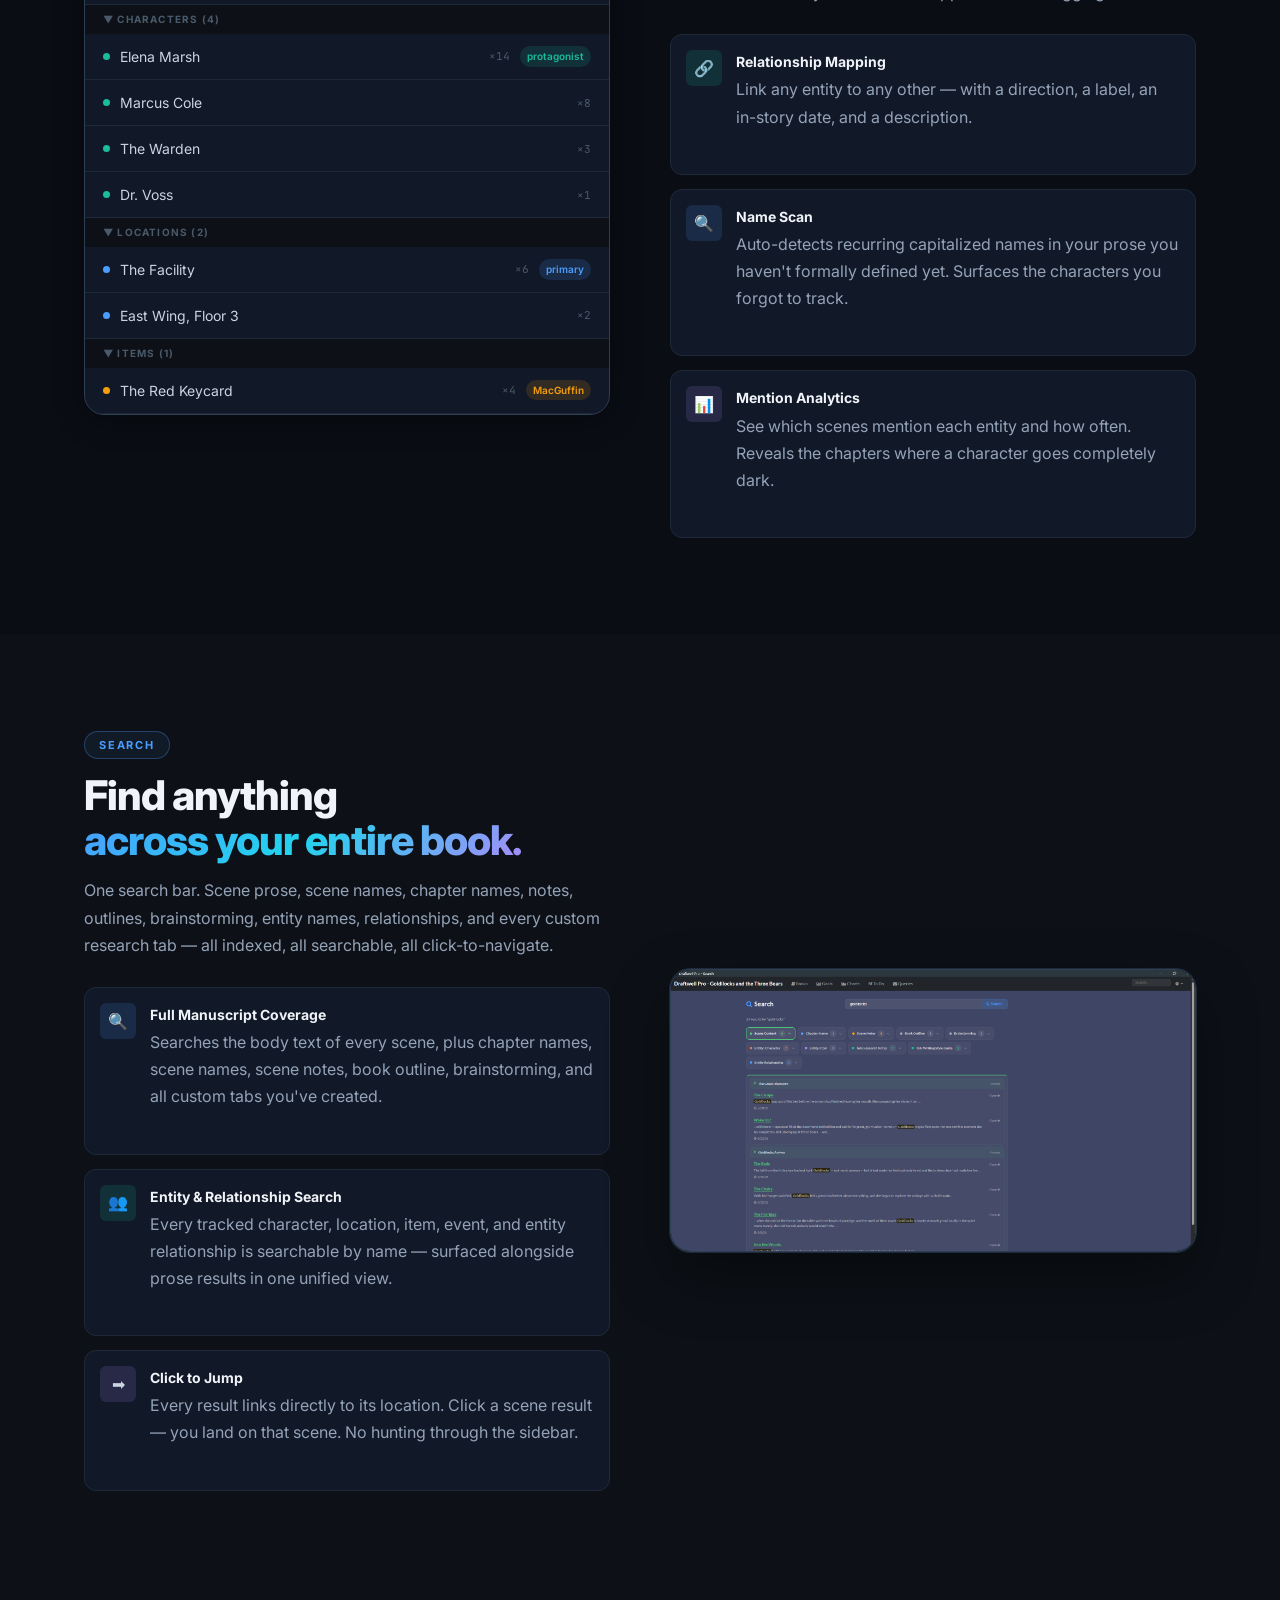
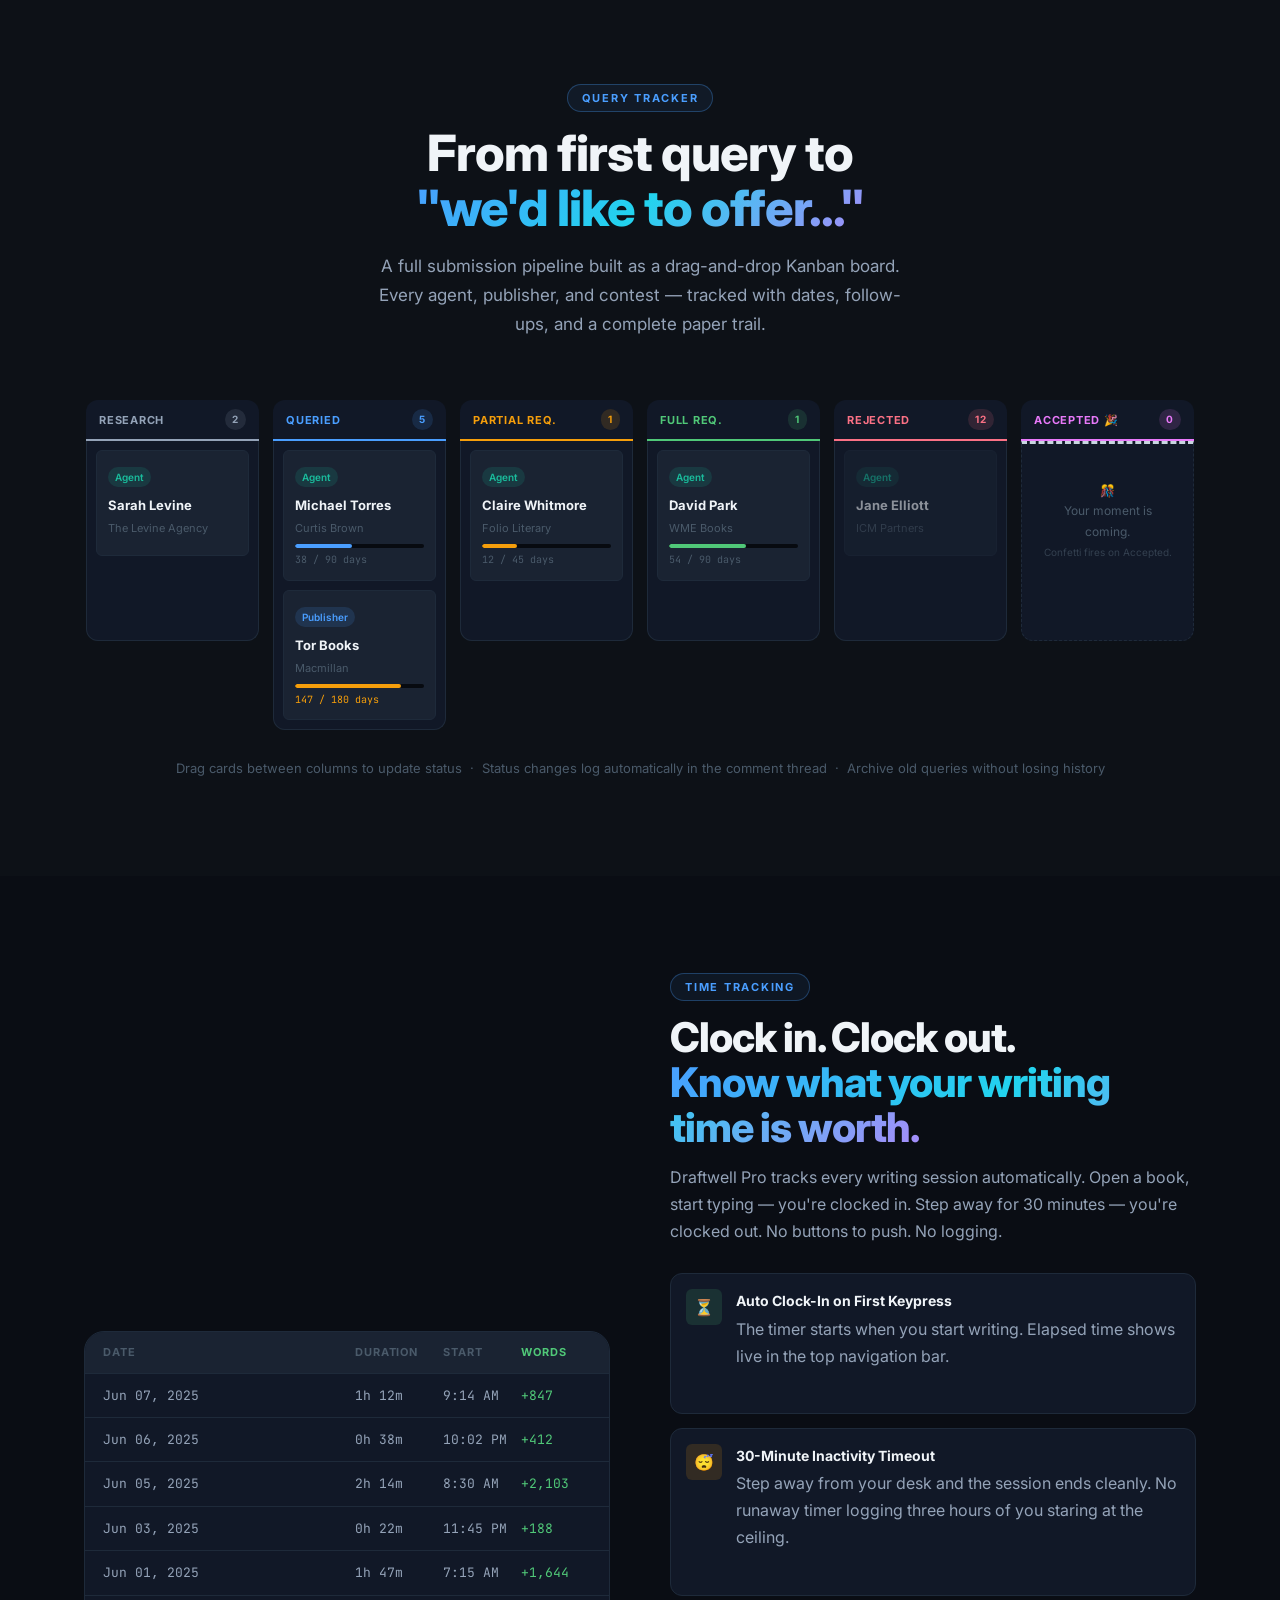
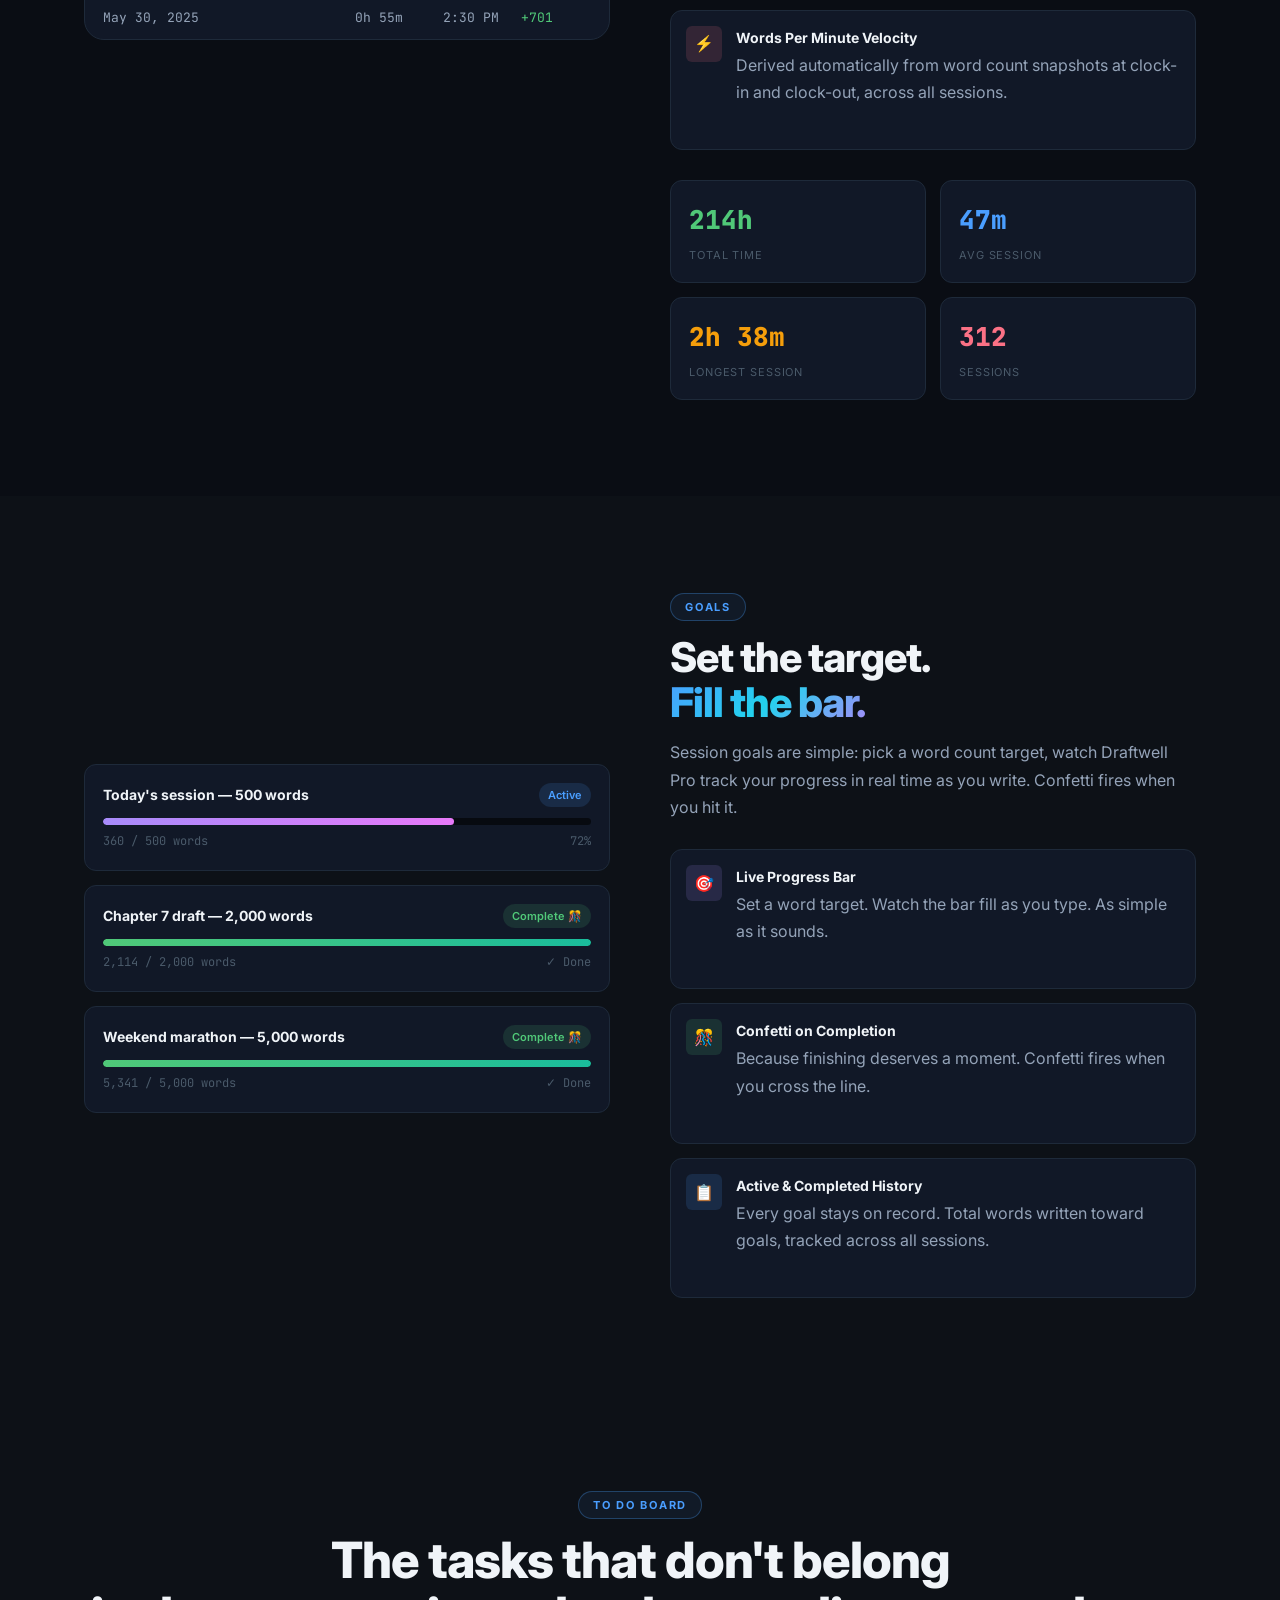
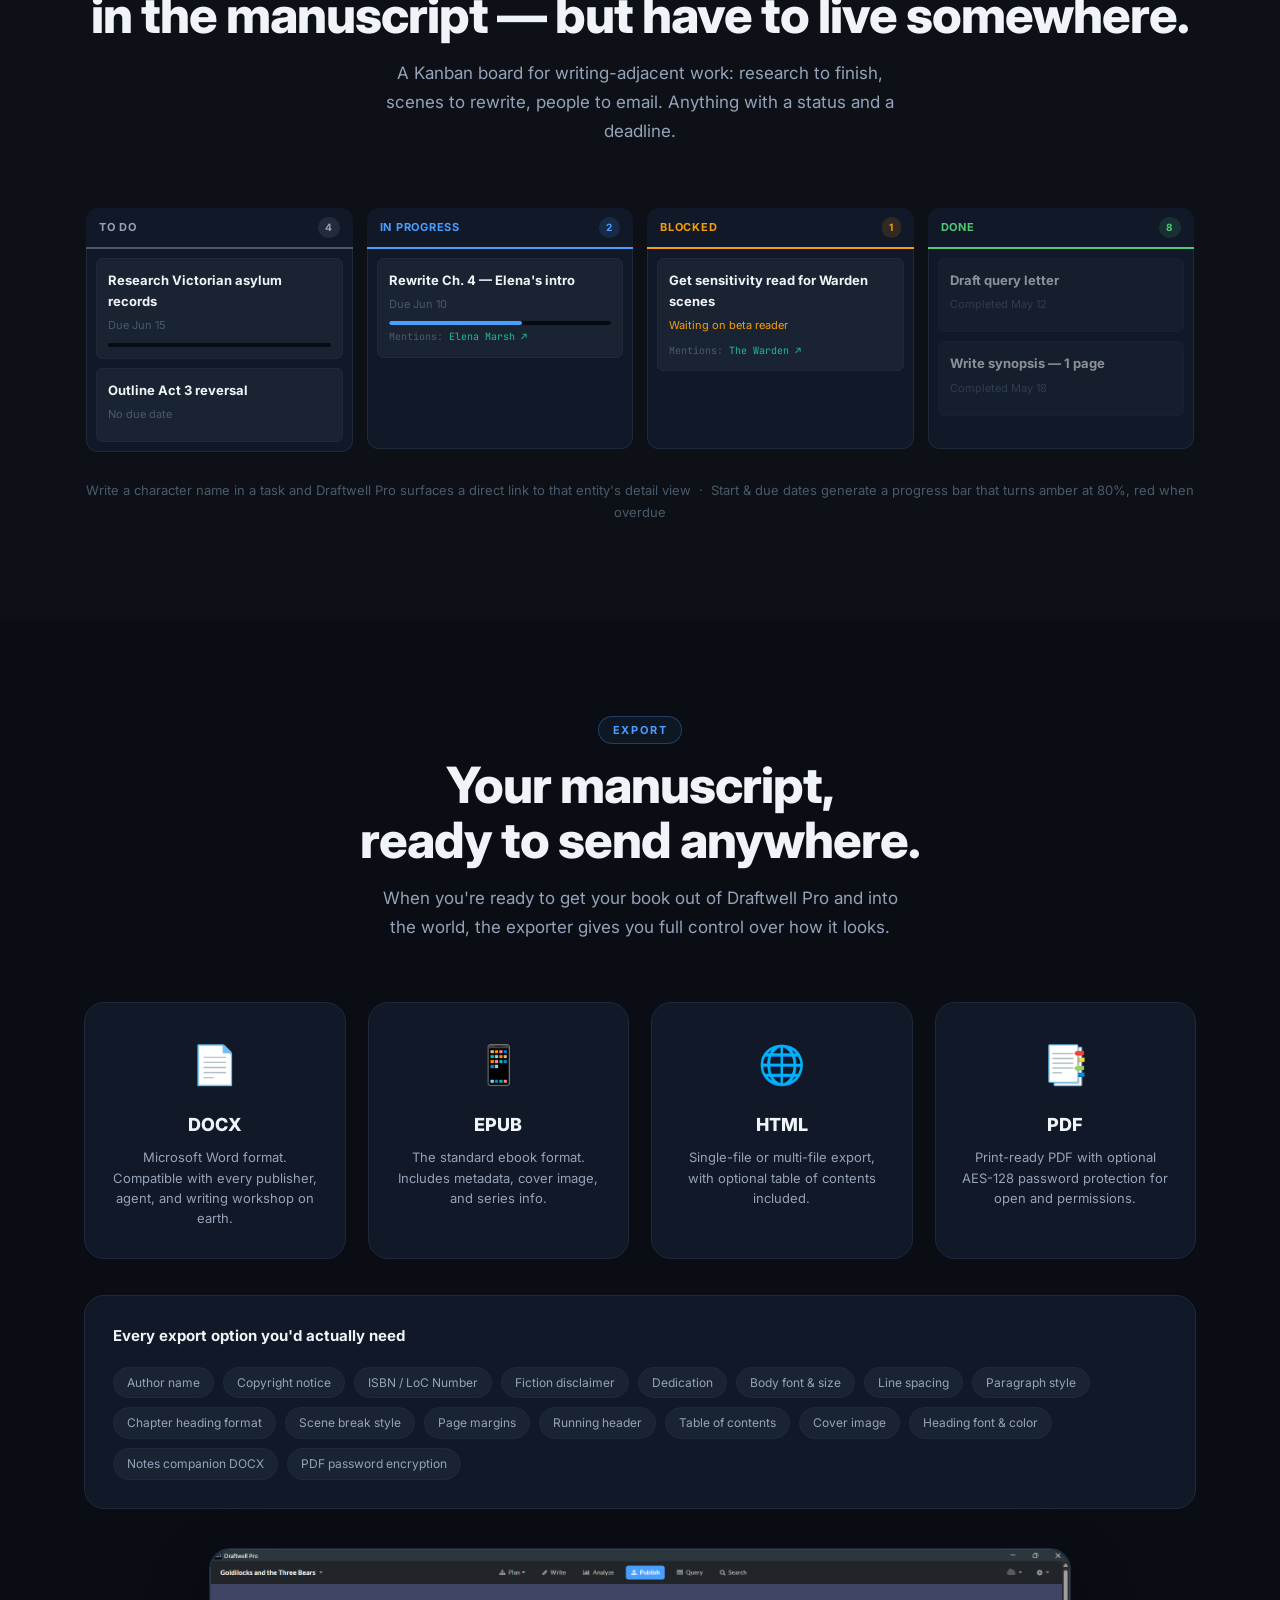
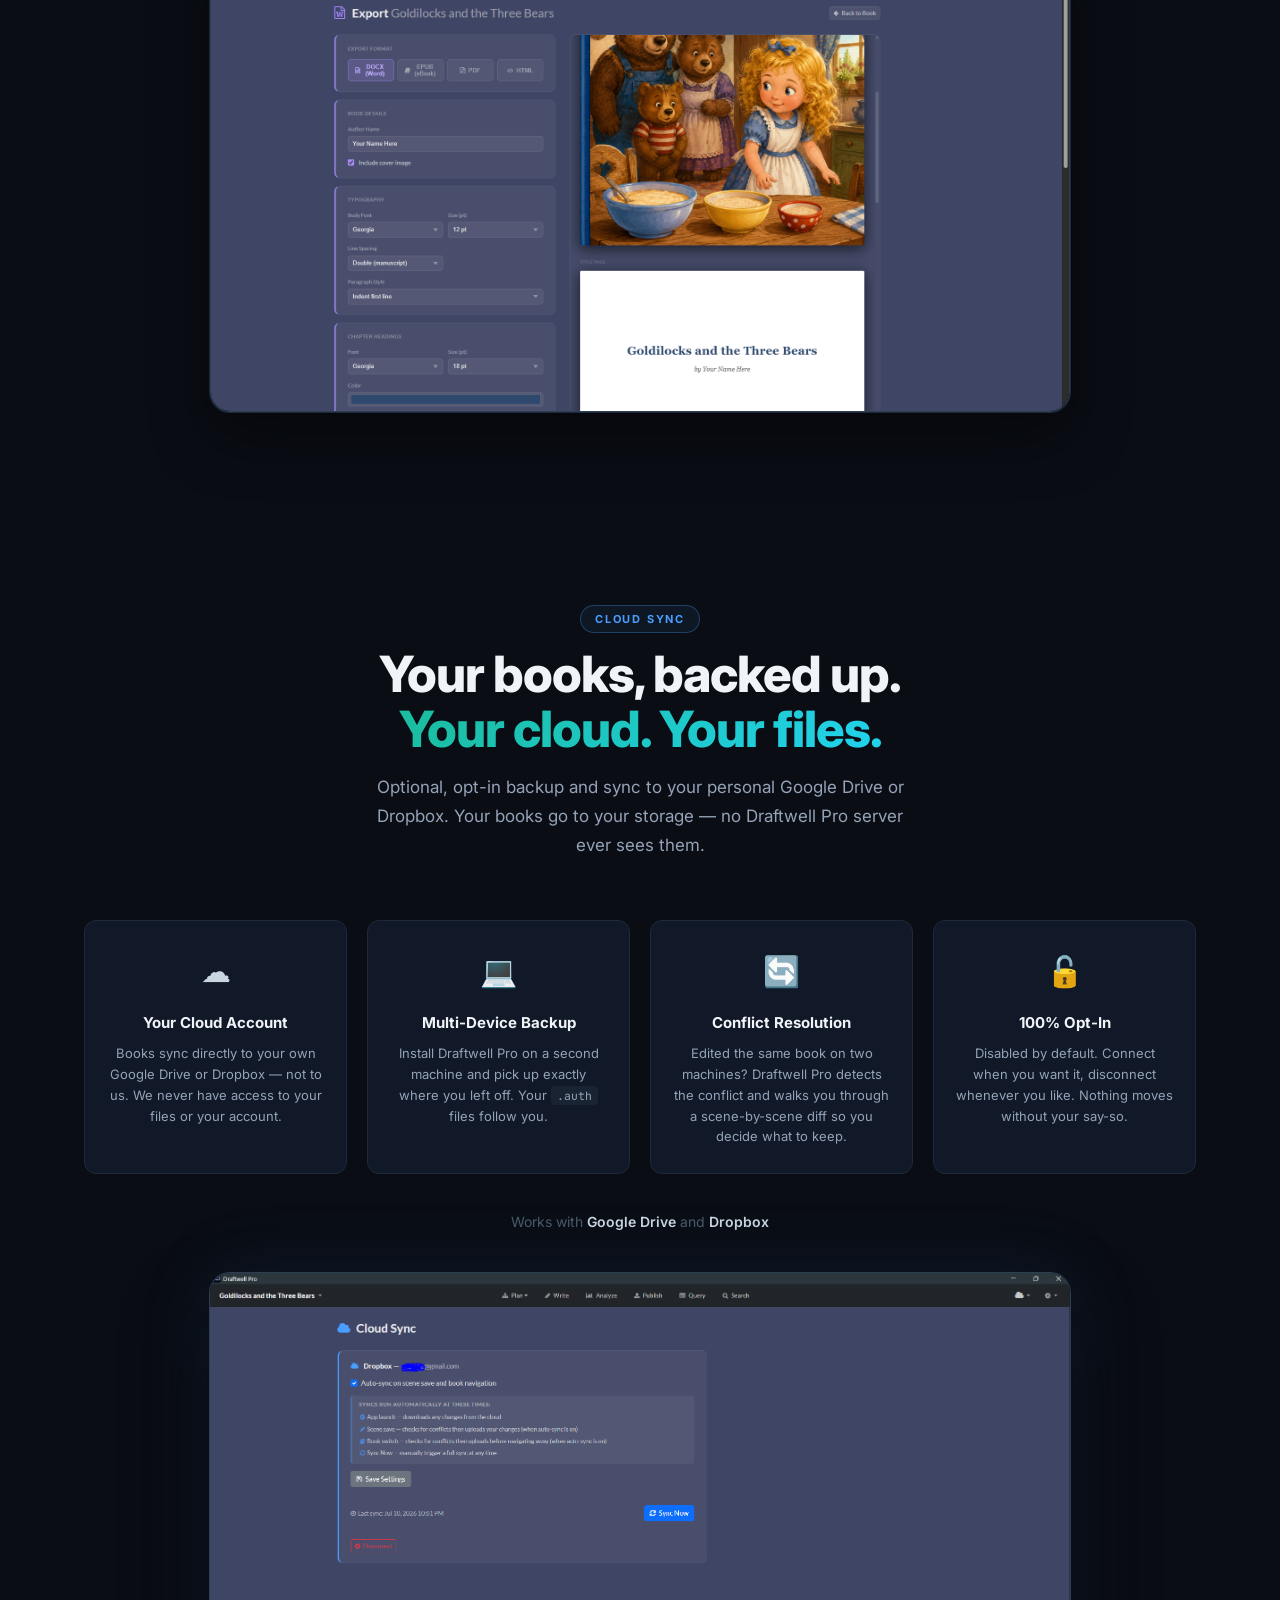
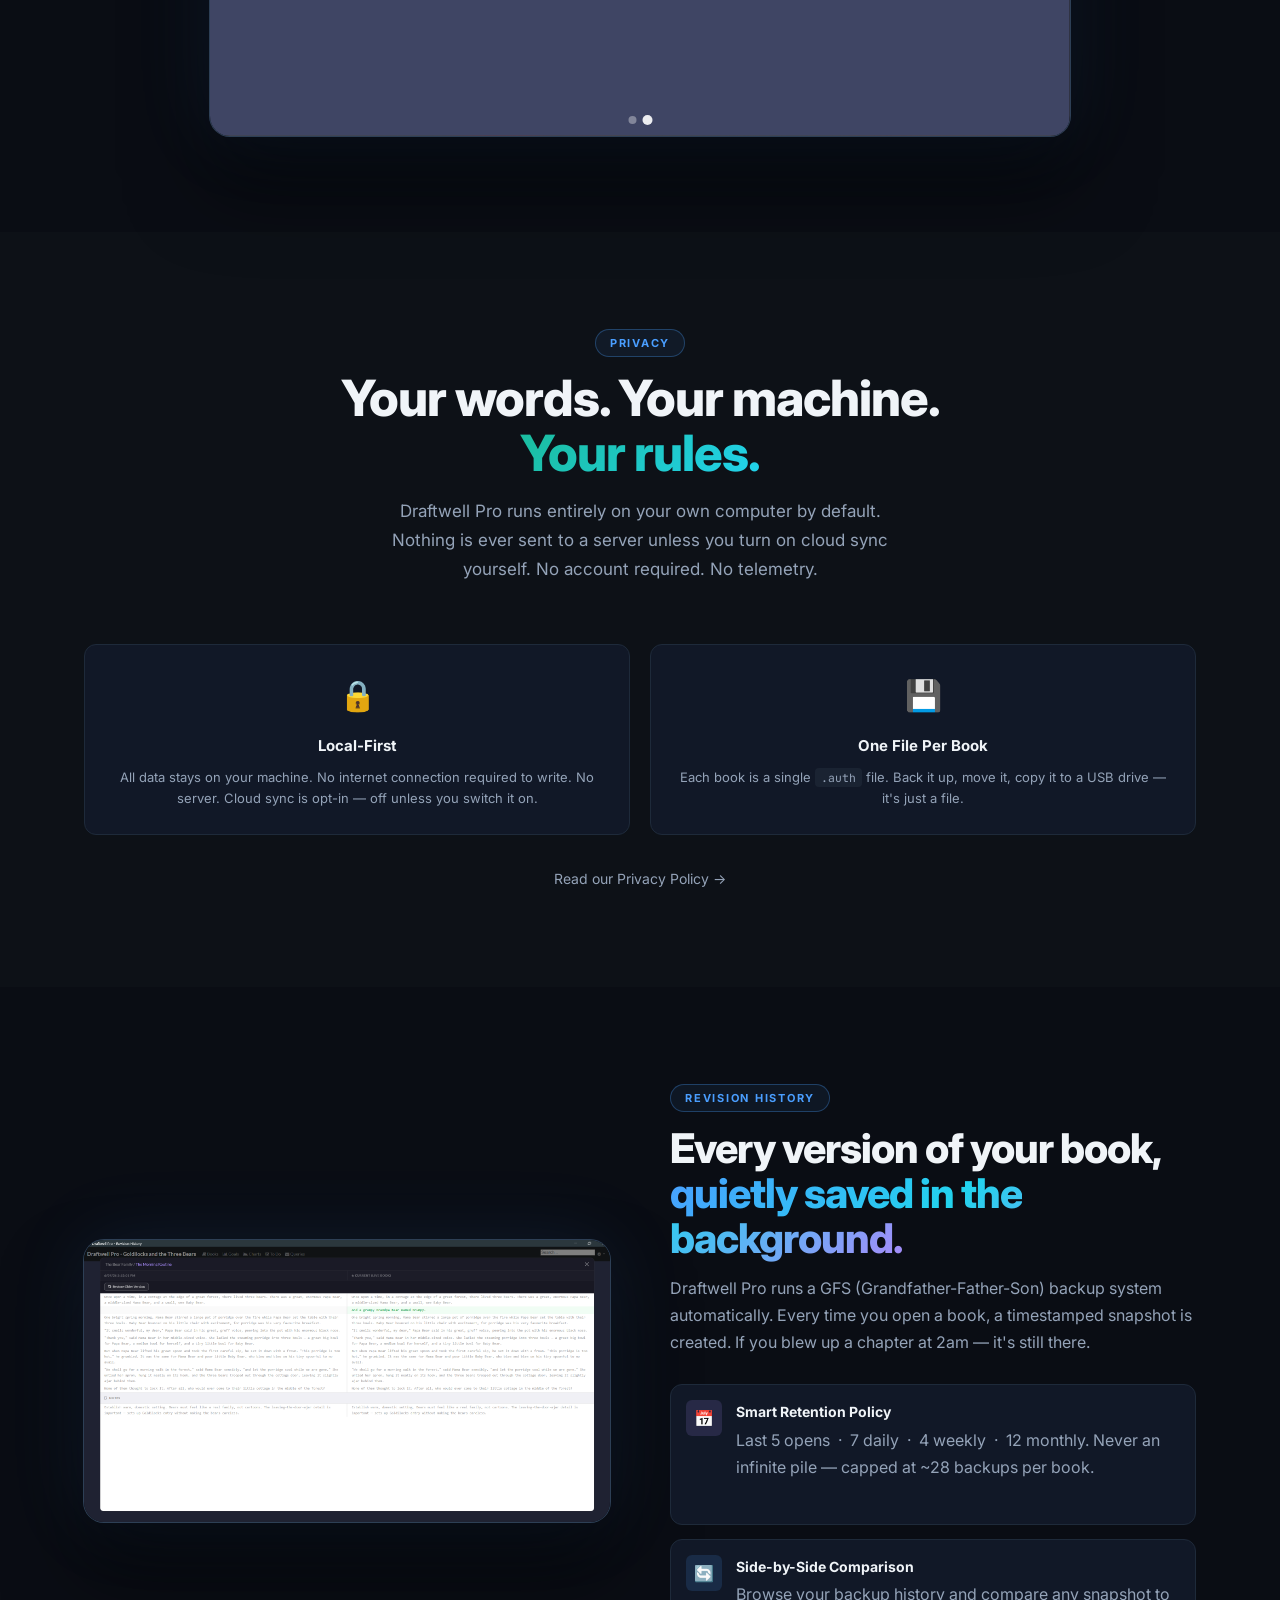
==== commit bb3a7774: "install helper" ====
--- a/docs/index.html
+++ b/docs/index.html
@@ -29,7 +29,7 @@
       <li><a href="#comparison">Comparison</a></li>
       <li><a href="#price">Pricing</a></li>
     </ul>
-    <a href="https://github.com/draftwellpro/Draftwell-Pro/releases/latest" class="btn btn-primary nav-cta">Download</a>
+    <a href="installHelp.html" class="btn btn-primary nav-cta">Download</a>
   </div>
 </nav>
 
@@ -53,7 +53,7 @@
       Draftwell Pro is a local writing app that organizes your book, tracks your time, analyzes your prose, and manages your submission pipeline — all on your own machine, with no subscription and no AI.
     </p>
     <div class="hero-cta">
-      <a href="https://github.com/draftwellpro/Draftwell-Pro/releases/latest" class="btn btn-primary btn-lg">&#11015; Download</a>
+      <a href="installHelp.html" class="btn btn-primary btn-lg">&#11015; Download</a>
       <a href="#editor"   class="btn btn-ghost   btn-lg">Explore Features &#8594;</a>
     </div>
   </div>
@@ -1383,7 +1383,7 @@
           <li>All your data stays yours — activate anytime</li>
         </ul>
         <div class="price-cta">
-          <a href="https://github.com/draftwellpro/Draftwell-Pro/releases/latest" class="btn btn-ghost btn-lg" id="download">&#11015; Download Free Trial</a>
+          <a href="installHelp.html" class="btn btn-ghost btn-lg" id="download">&#11015; Download Free Trial</a>
           <span class="price-os-note">Windows 10/11 &nbsp;·&nbsp; Mac OS 12+ &nbsp;·&nbsp; arm64</span>
         </div>
       </div>
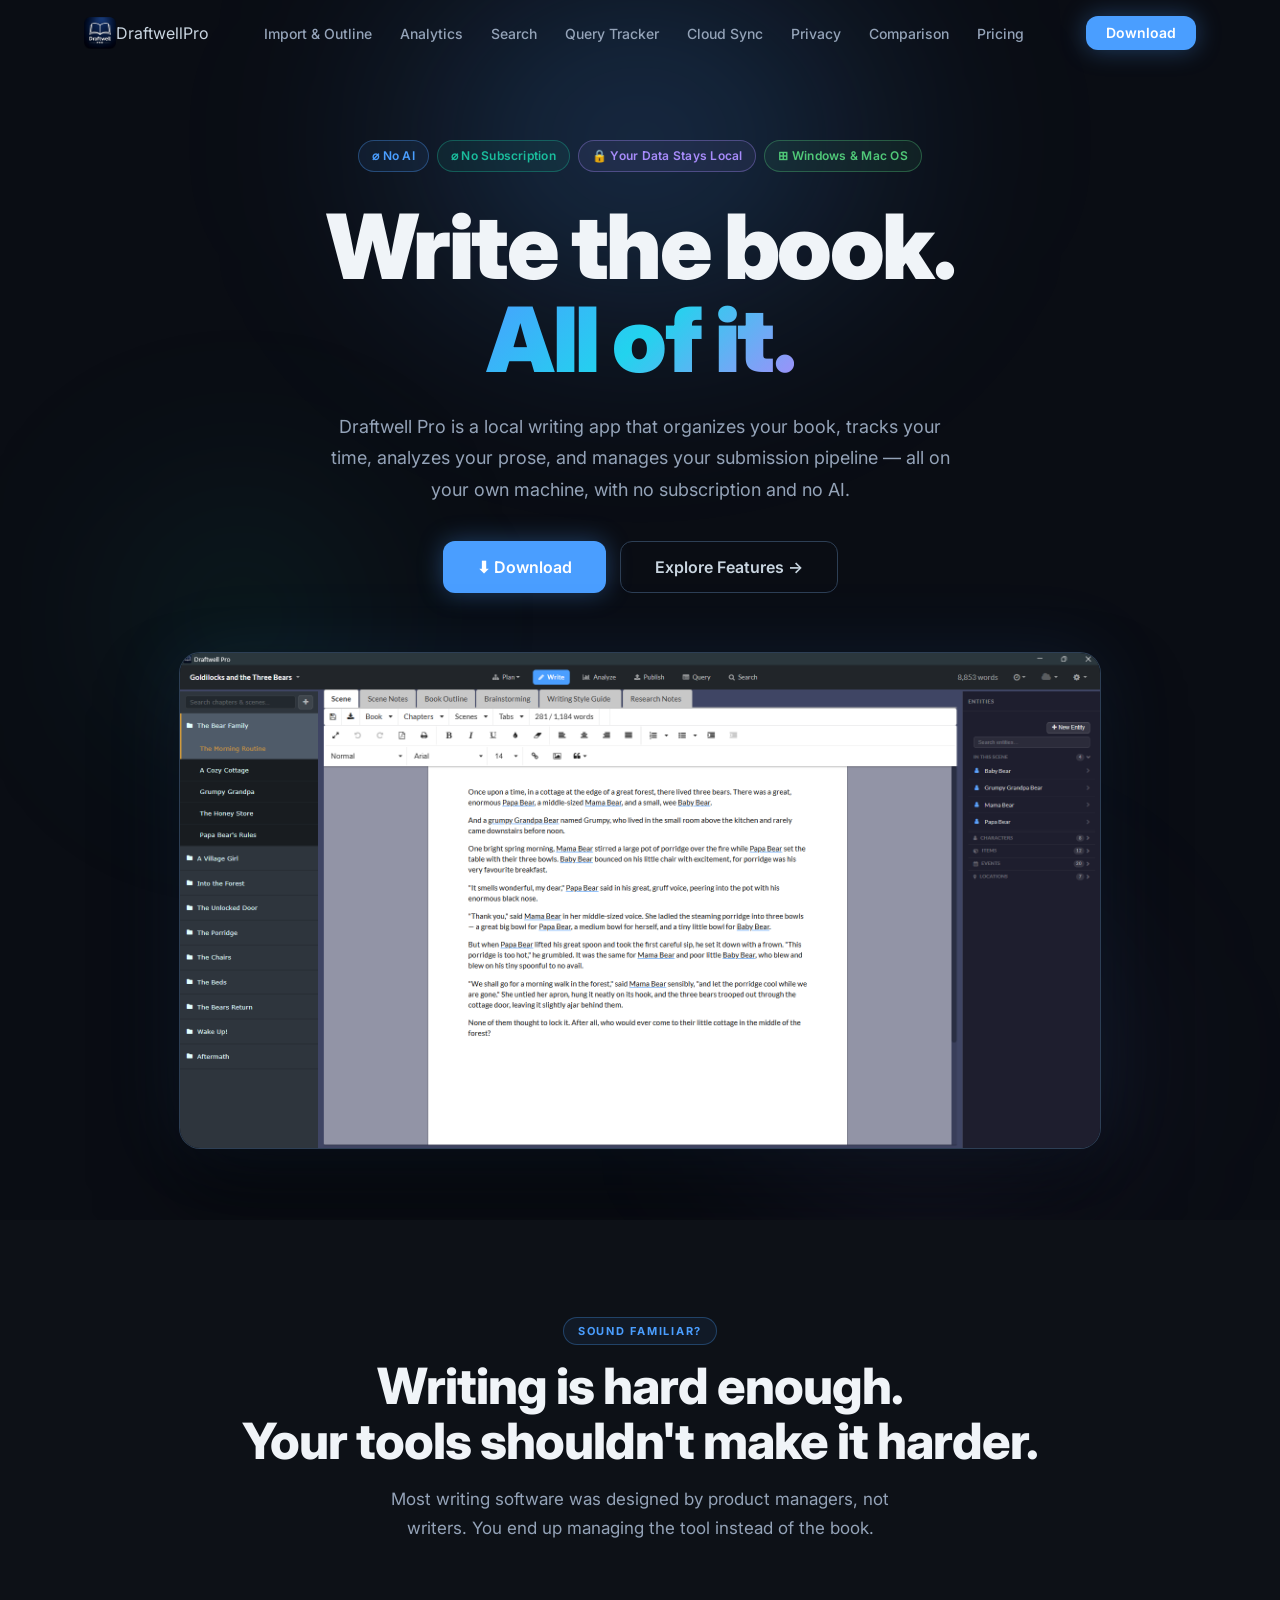
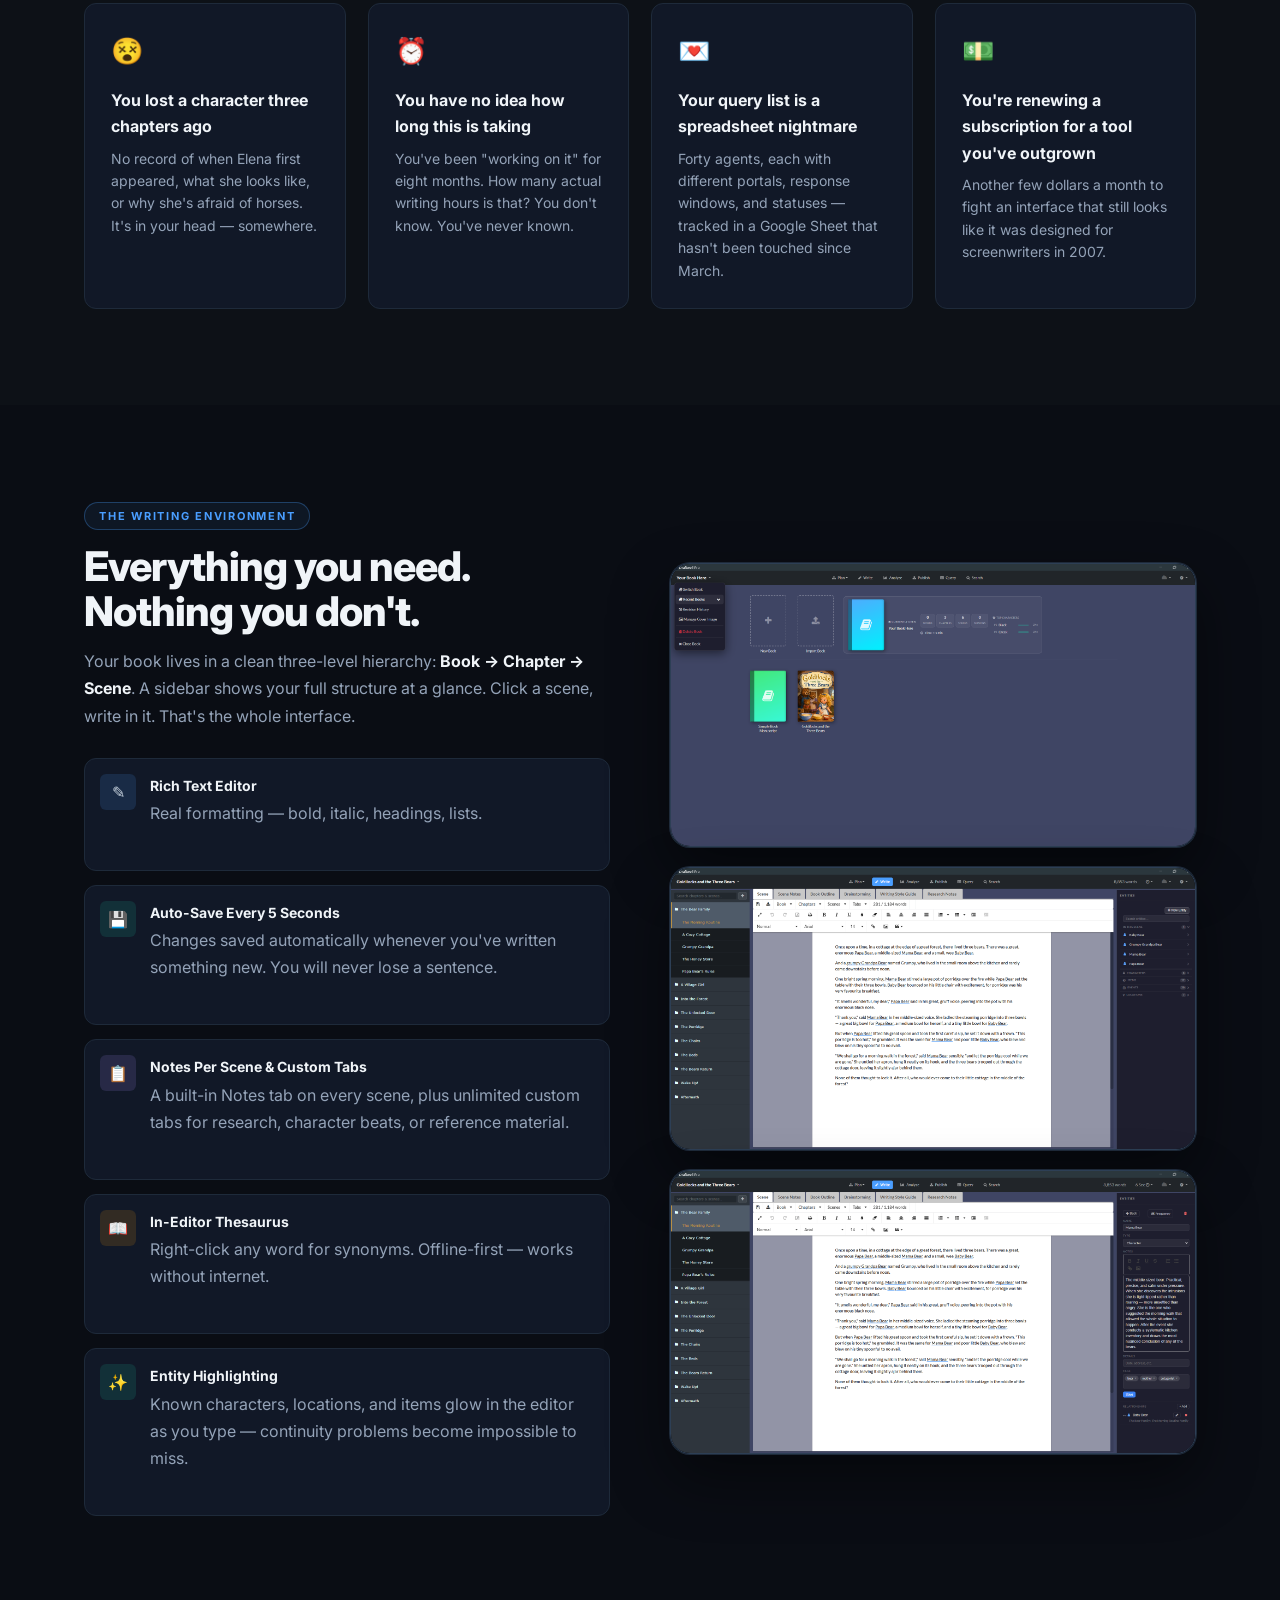
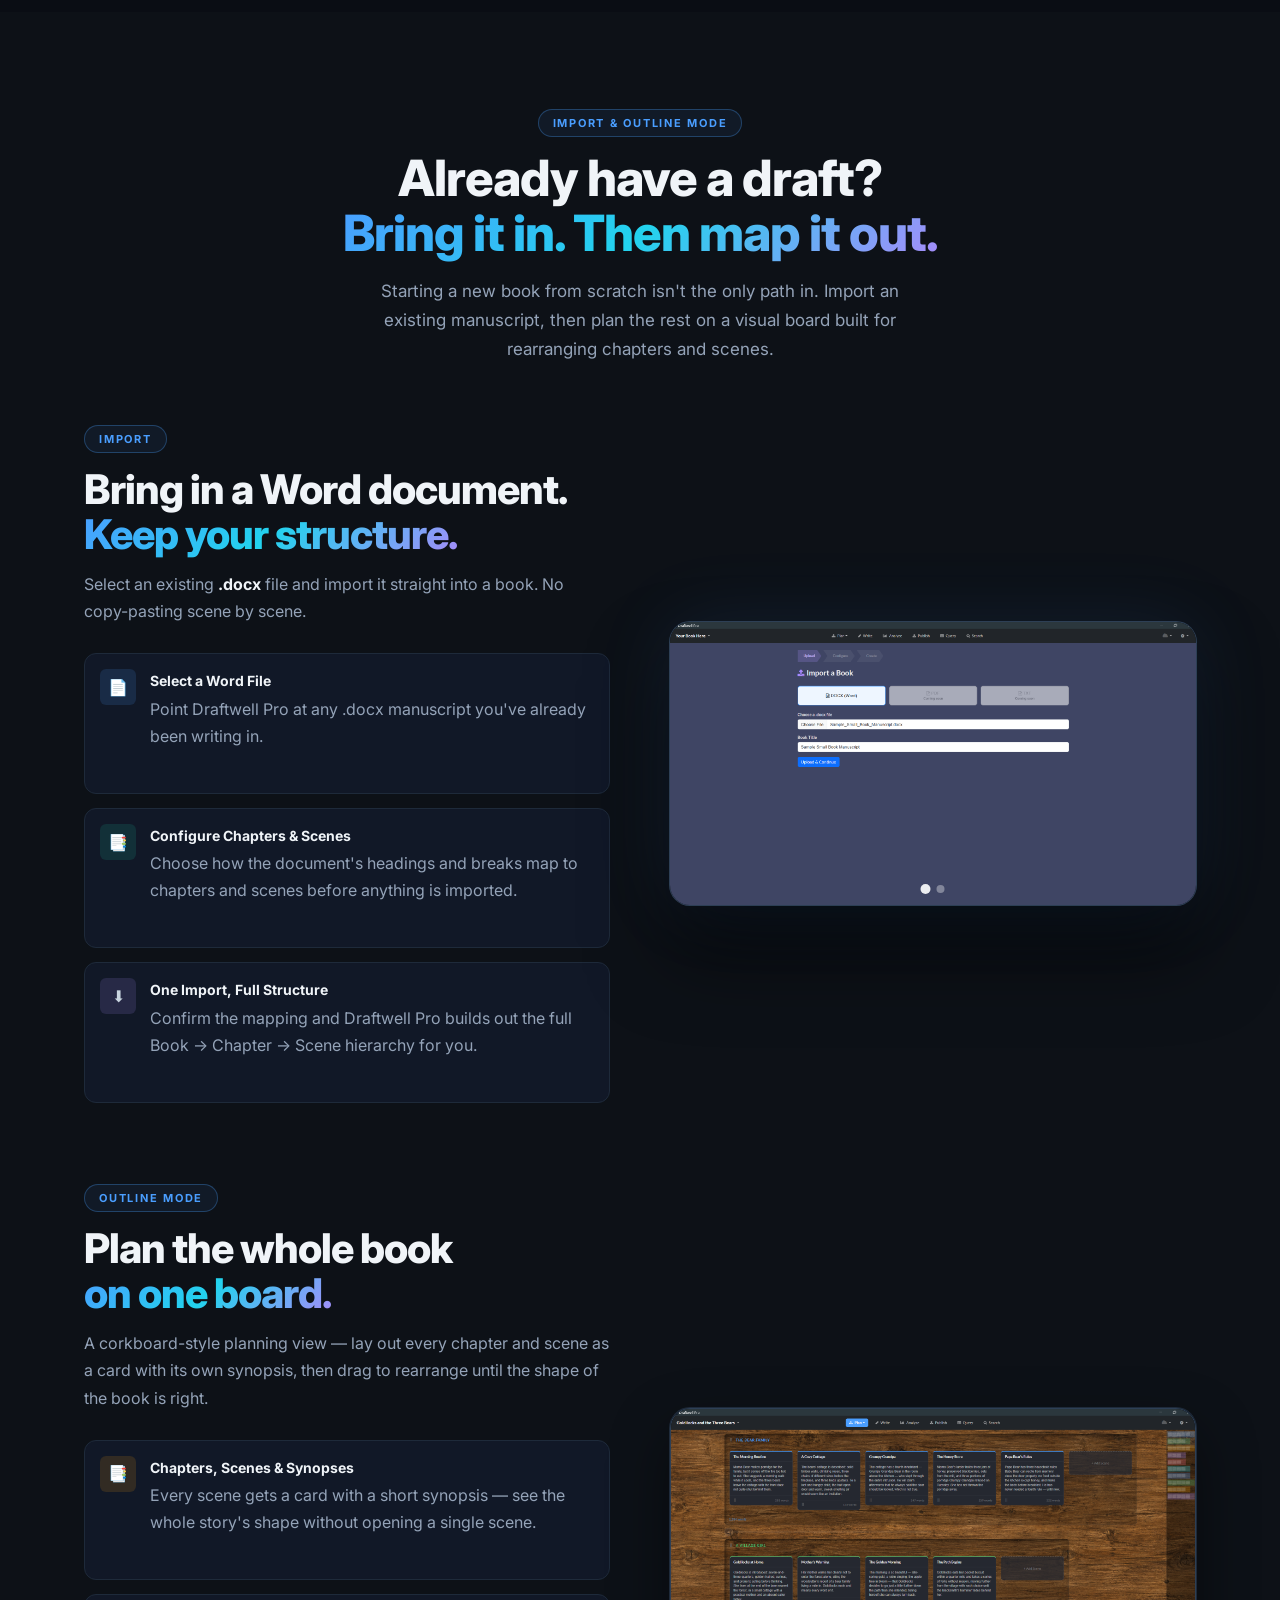
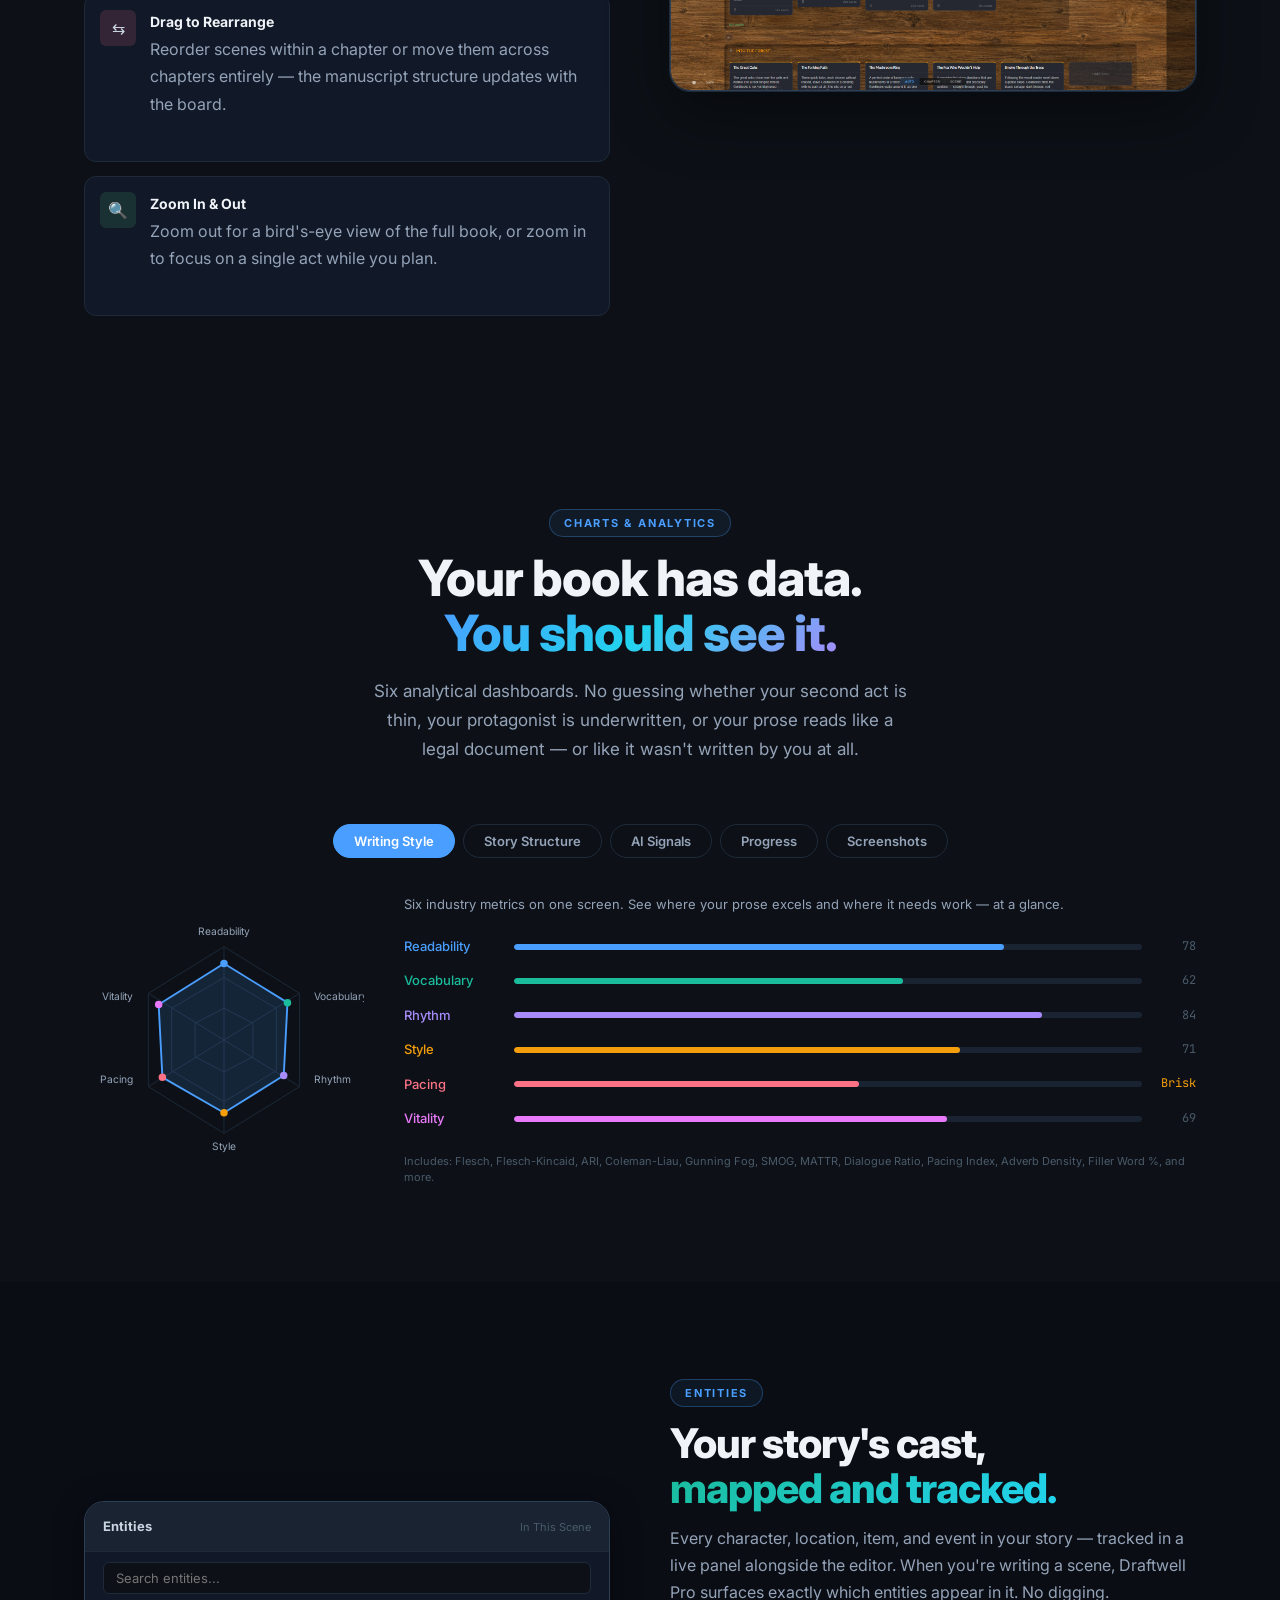
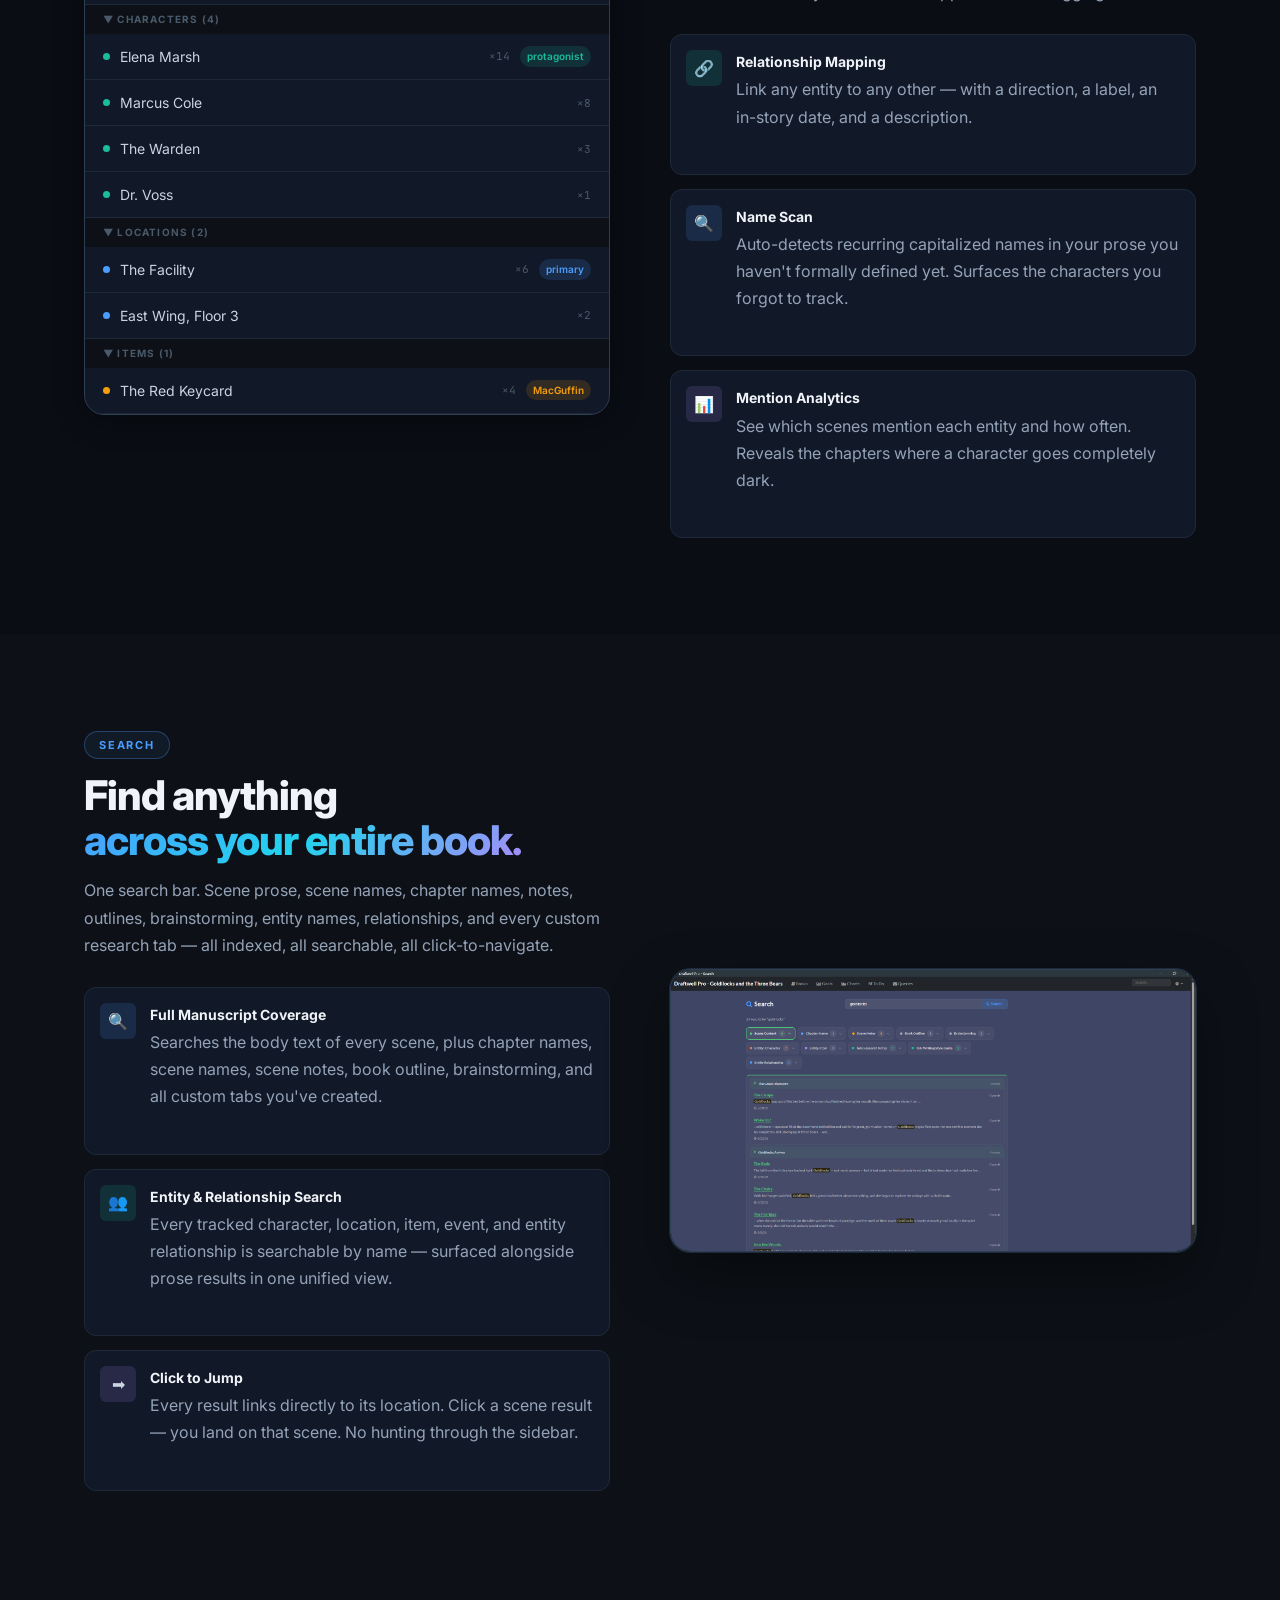
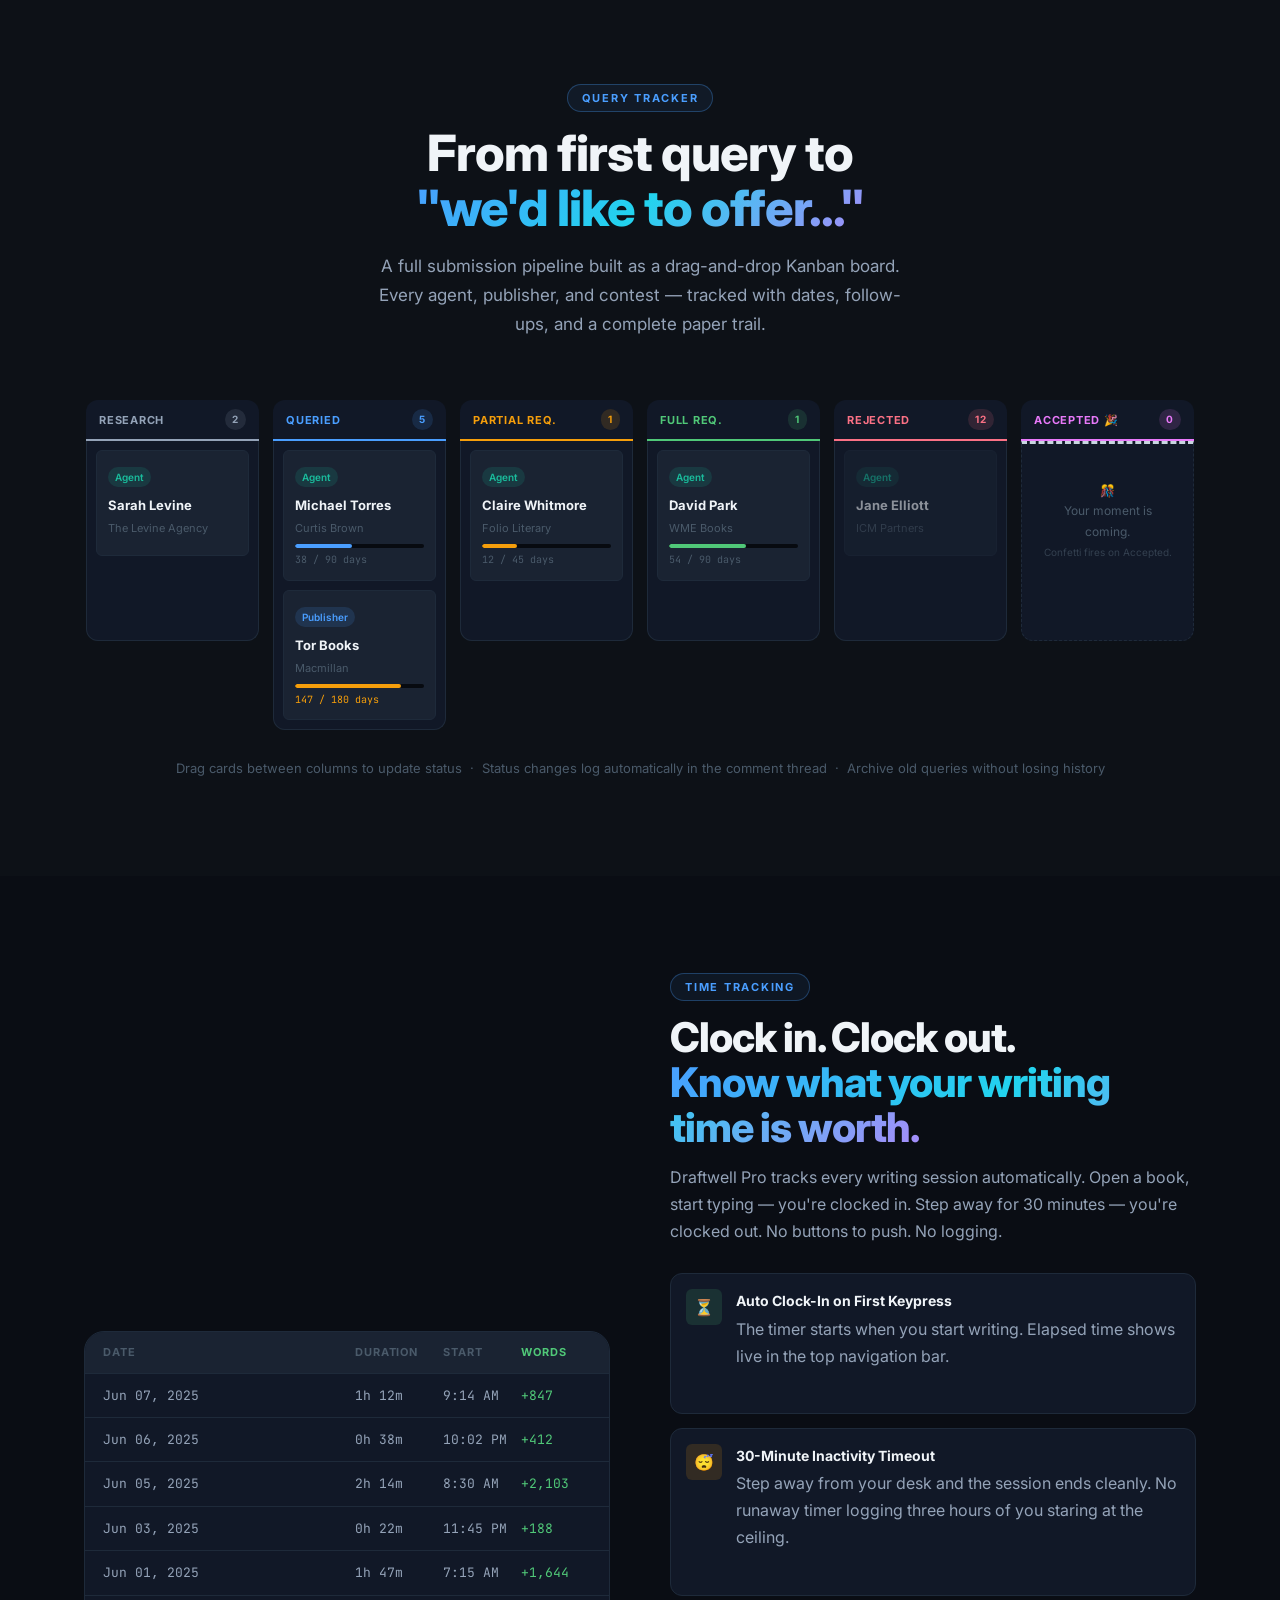
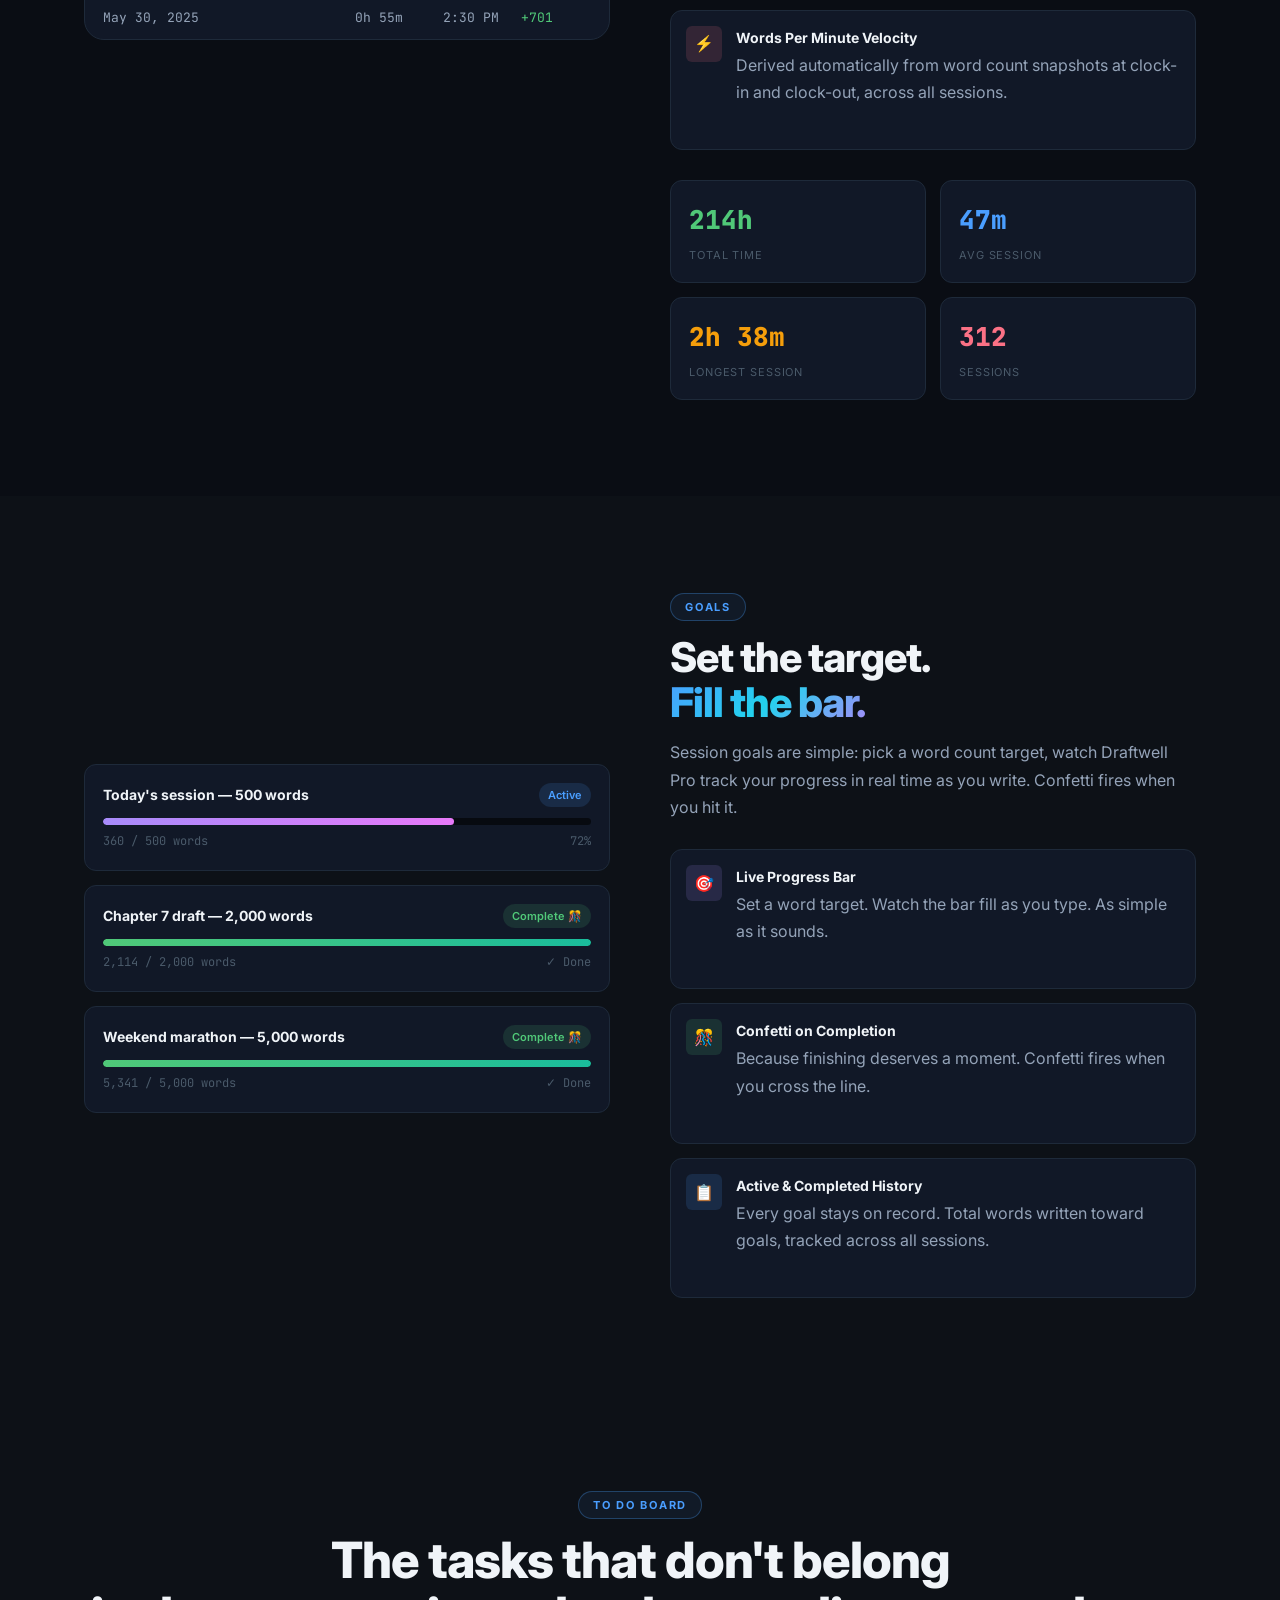
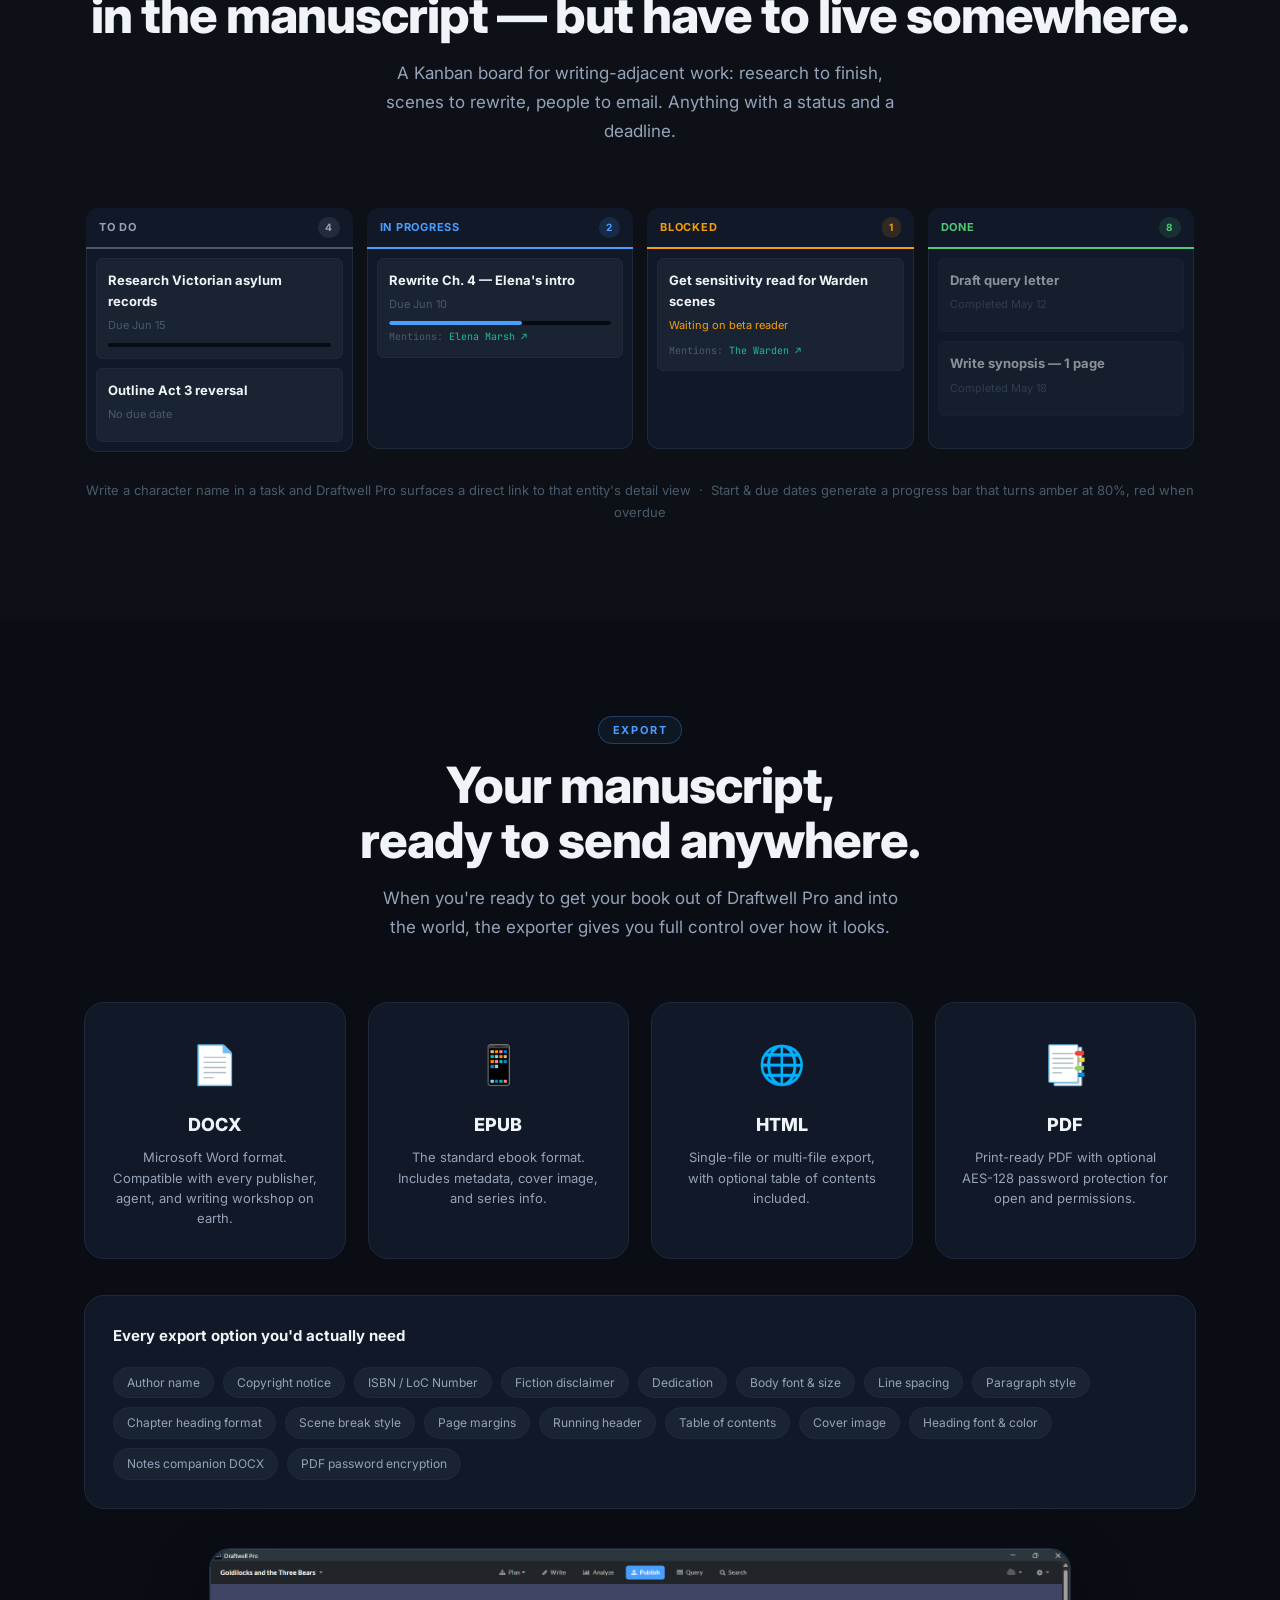
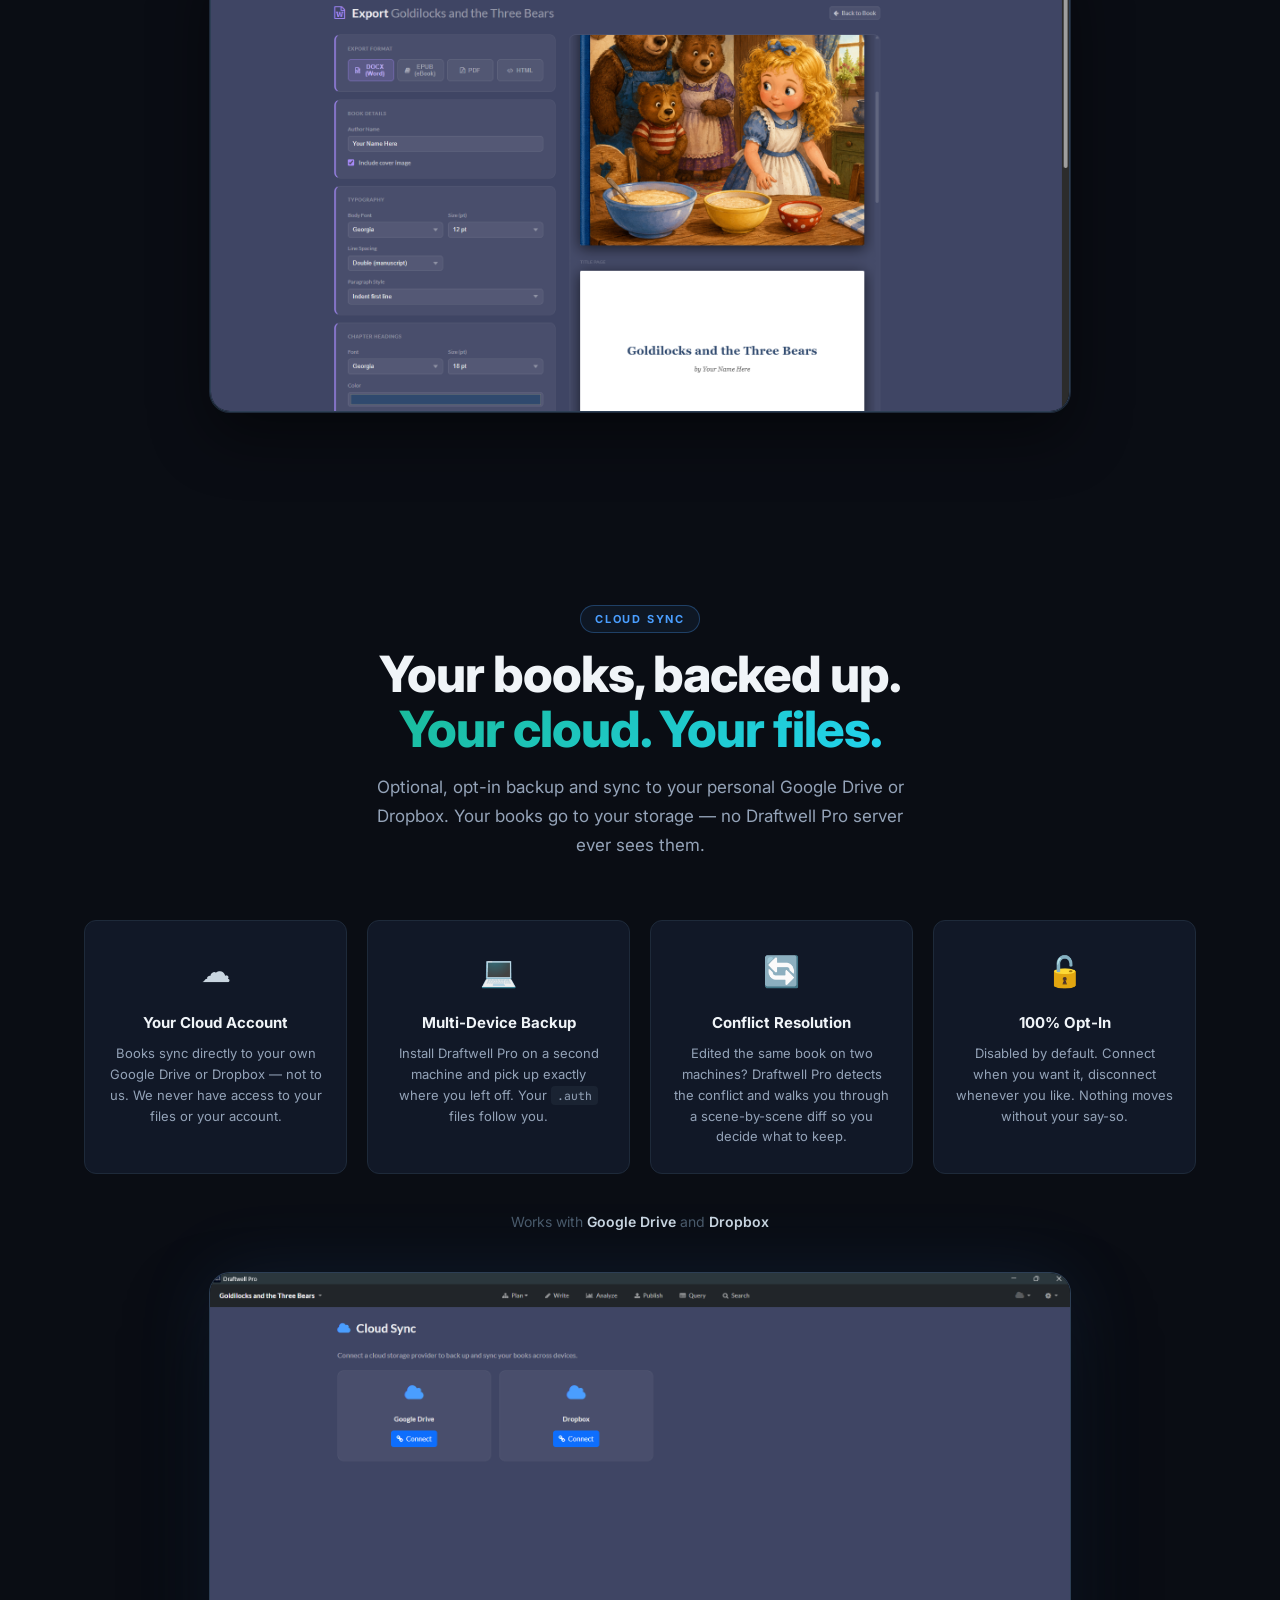
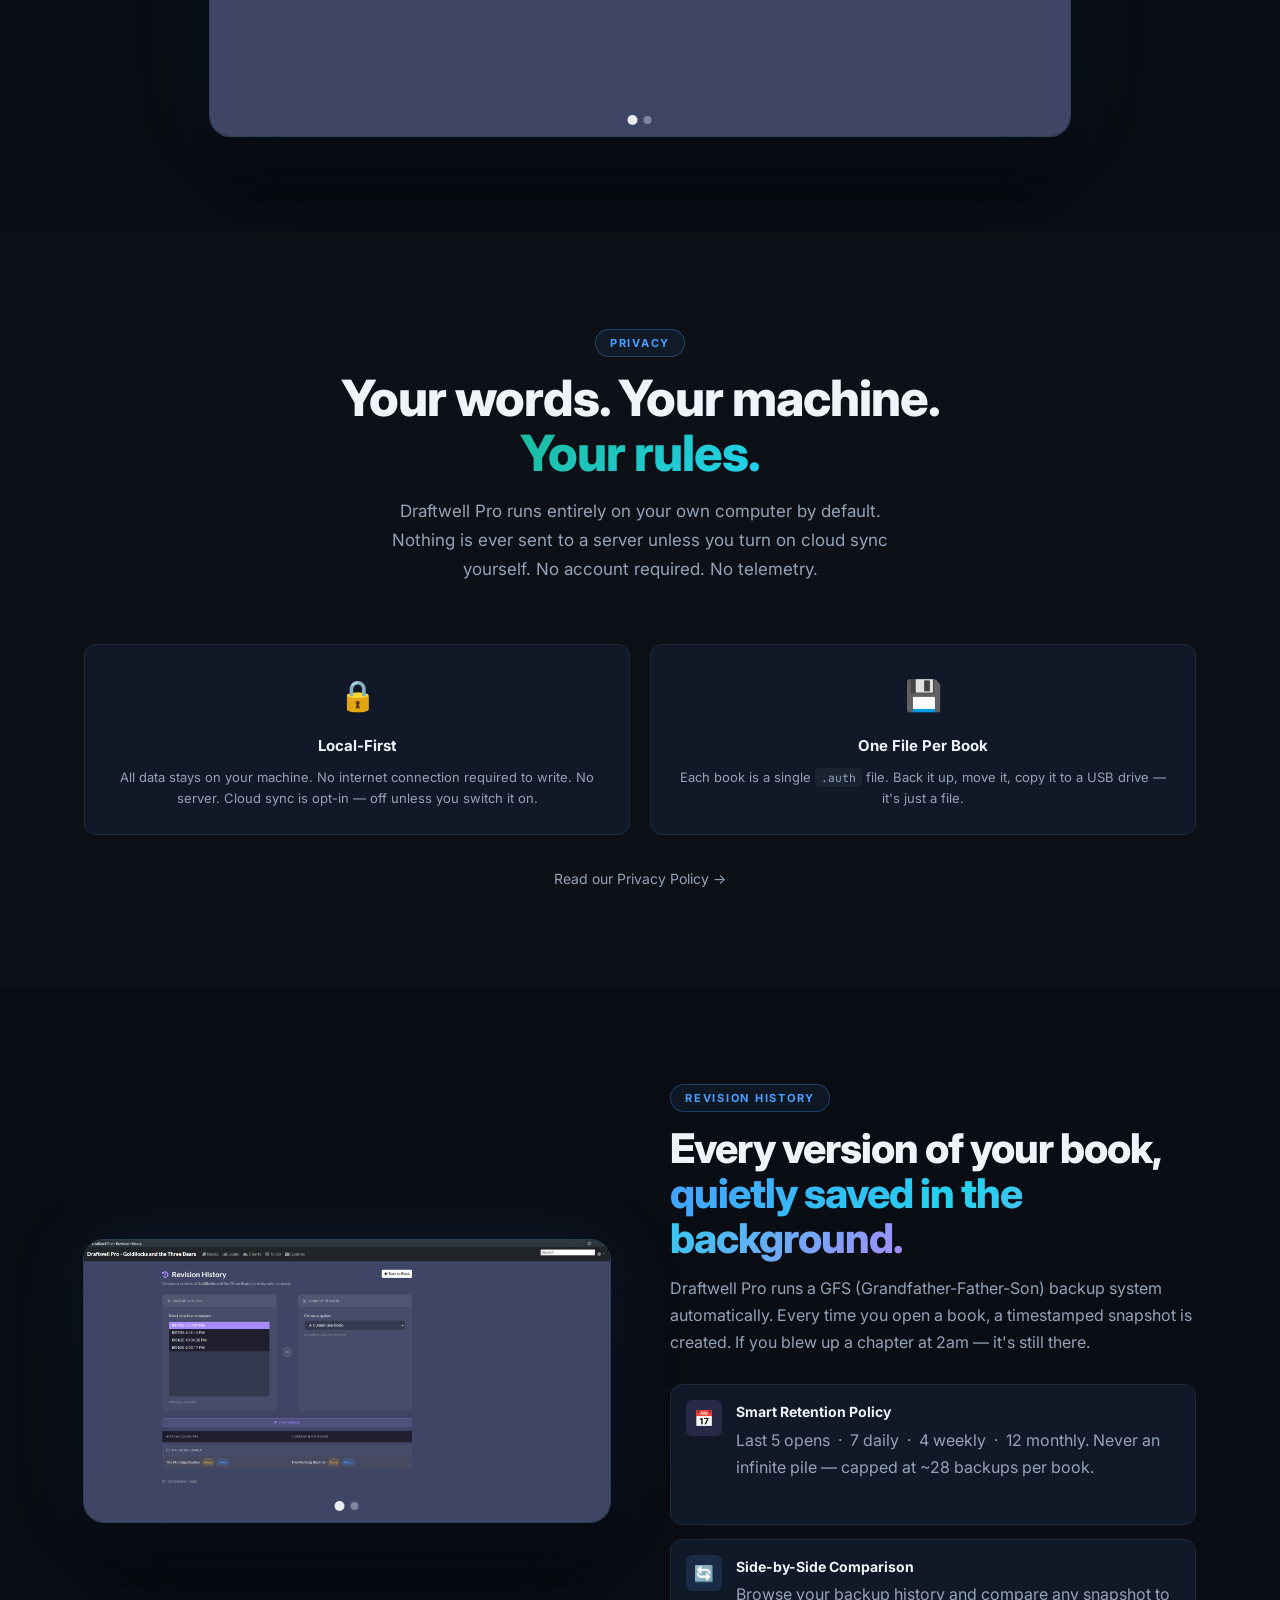
==== commit 2d8245d5: "fix share image" ====
--- a/docs/index.html
+++ b/docs/index.html
@@ -6,6 +6,15 @@
   <title>Draftwell Pro — Write the Book. All of It.</title>
   <meta name="description" content="Draftwell Pro is a local writing app that organizes your book, tracks your time, analyzes your prose, and manages your submission pipeline — all on your own machine, with no subscription and no AI.">
   <meta name="theme-color" content="#0a0d14">
+  <meta property="og:title" content="Draftwell Pro — Write the Book. All of It.">
+  <meta property="og:description" content="Draftwell Pro is a local writing app that organizes your book, tracks your time, analyzes your prose, and manages your submission pipeline — all on your own machine, with no subscription and no AI.">
+  <meta property="og:image" content="https://draftwellpro.github.io/Draftwell-Pro/images/draftwellBanner.png">
+  <meta property="og:type" content="website">
+  <meta property="og:url" content="https://draftwellpro.github.io/Draftwell-Pro/">
+  <meta name="twitter:card" content="summary_large_image">
+  <meta name="twitter:title" content="Draftwell Pro — Write the Book. All of It.">
+  <meta name="twitter:description" content="Draftwell Pro is a local writing app that organizes your book, tracks your time, analyzes your prose, and manages your submission pipeline — all on your own machine, with no subscription and no AI.">
+  <meta name="twitter:image" content="https://draftwellpro.github.io/Draftwell-Pro/images/draftwellBanner.png">
   <link rel="preconnect" href="https://fonts.googleapis.com">
   <link rel="preconnect" href="https://fonts.gstatic.com" crossorigin>
   <link href="https://fonts.googleapis.com/css2?family=Inter:opsz,wght@14..32,400;14..32,500;14..32,600;14..32,700;14..32,800;14..32,900&family=JetBrains+Mono:wght@400;600;700&display=swap" rel="stylesheet">
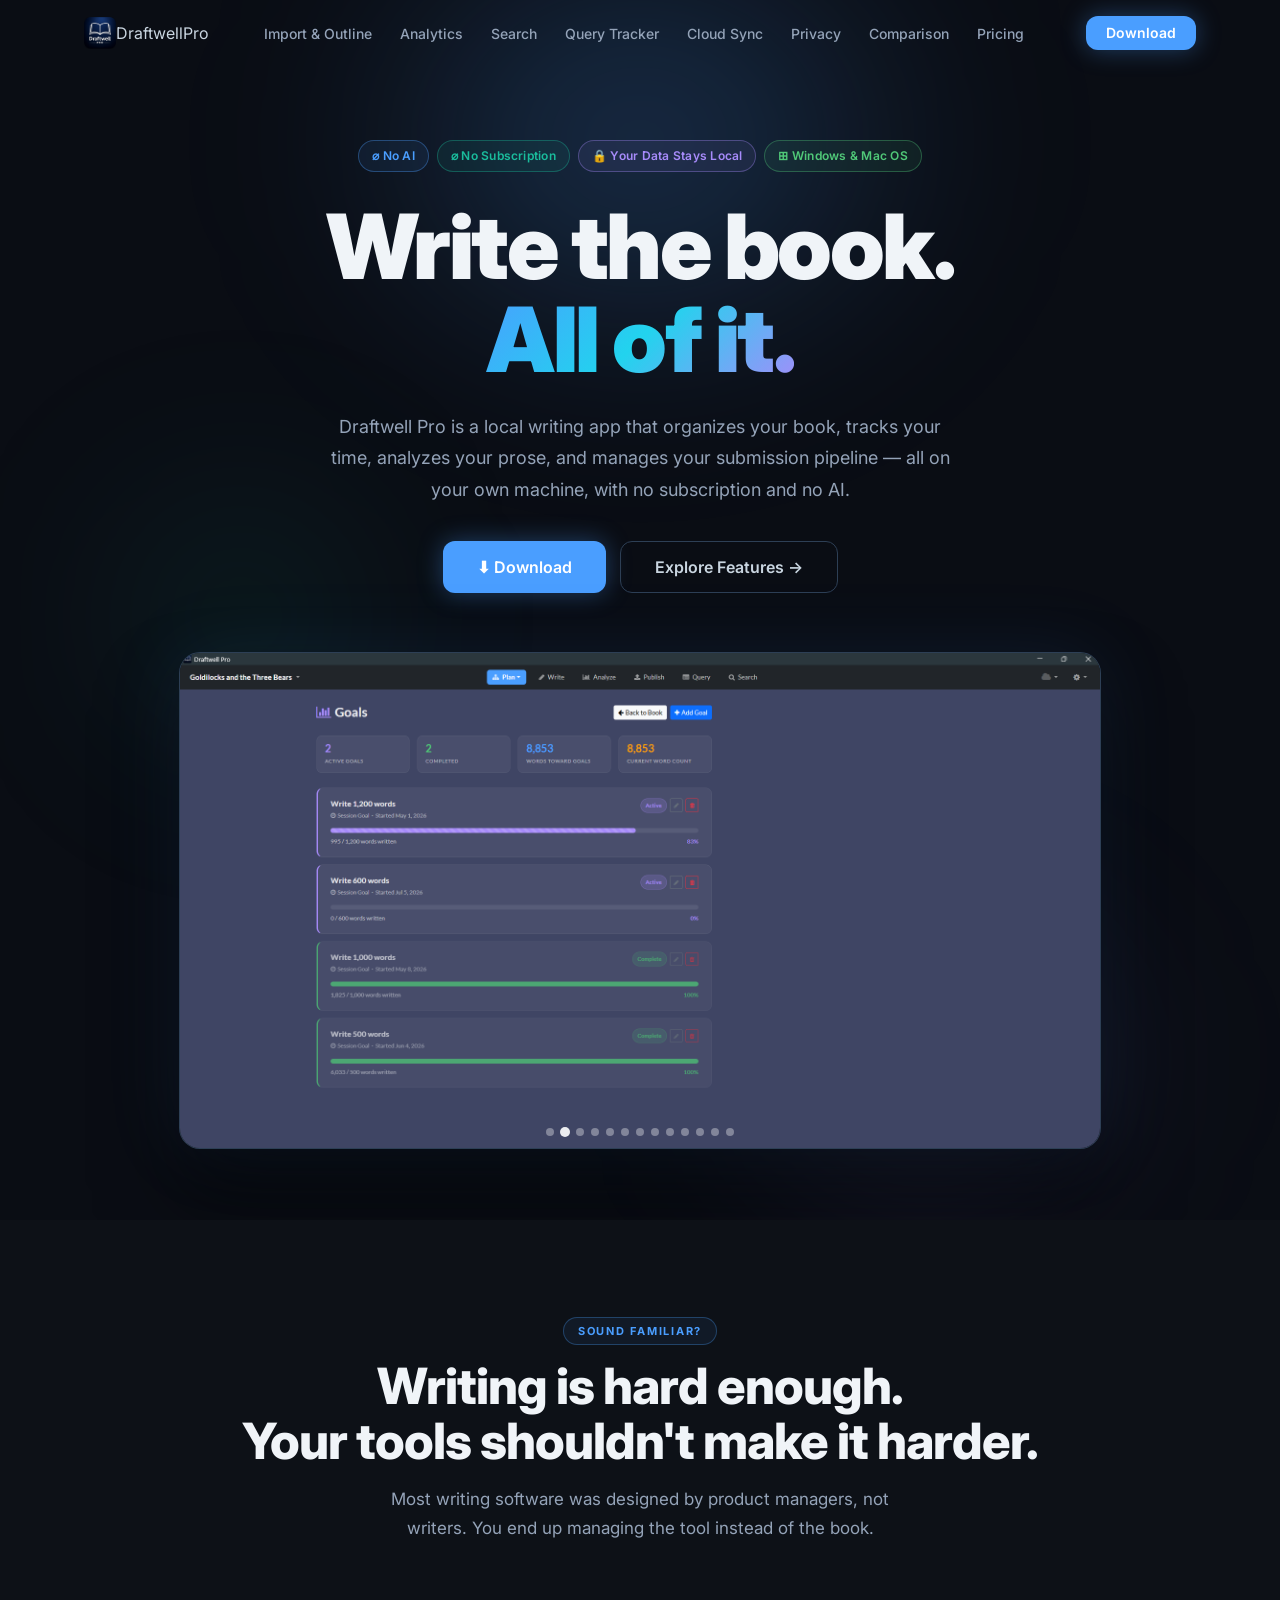
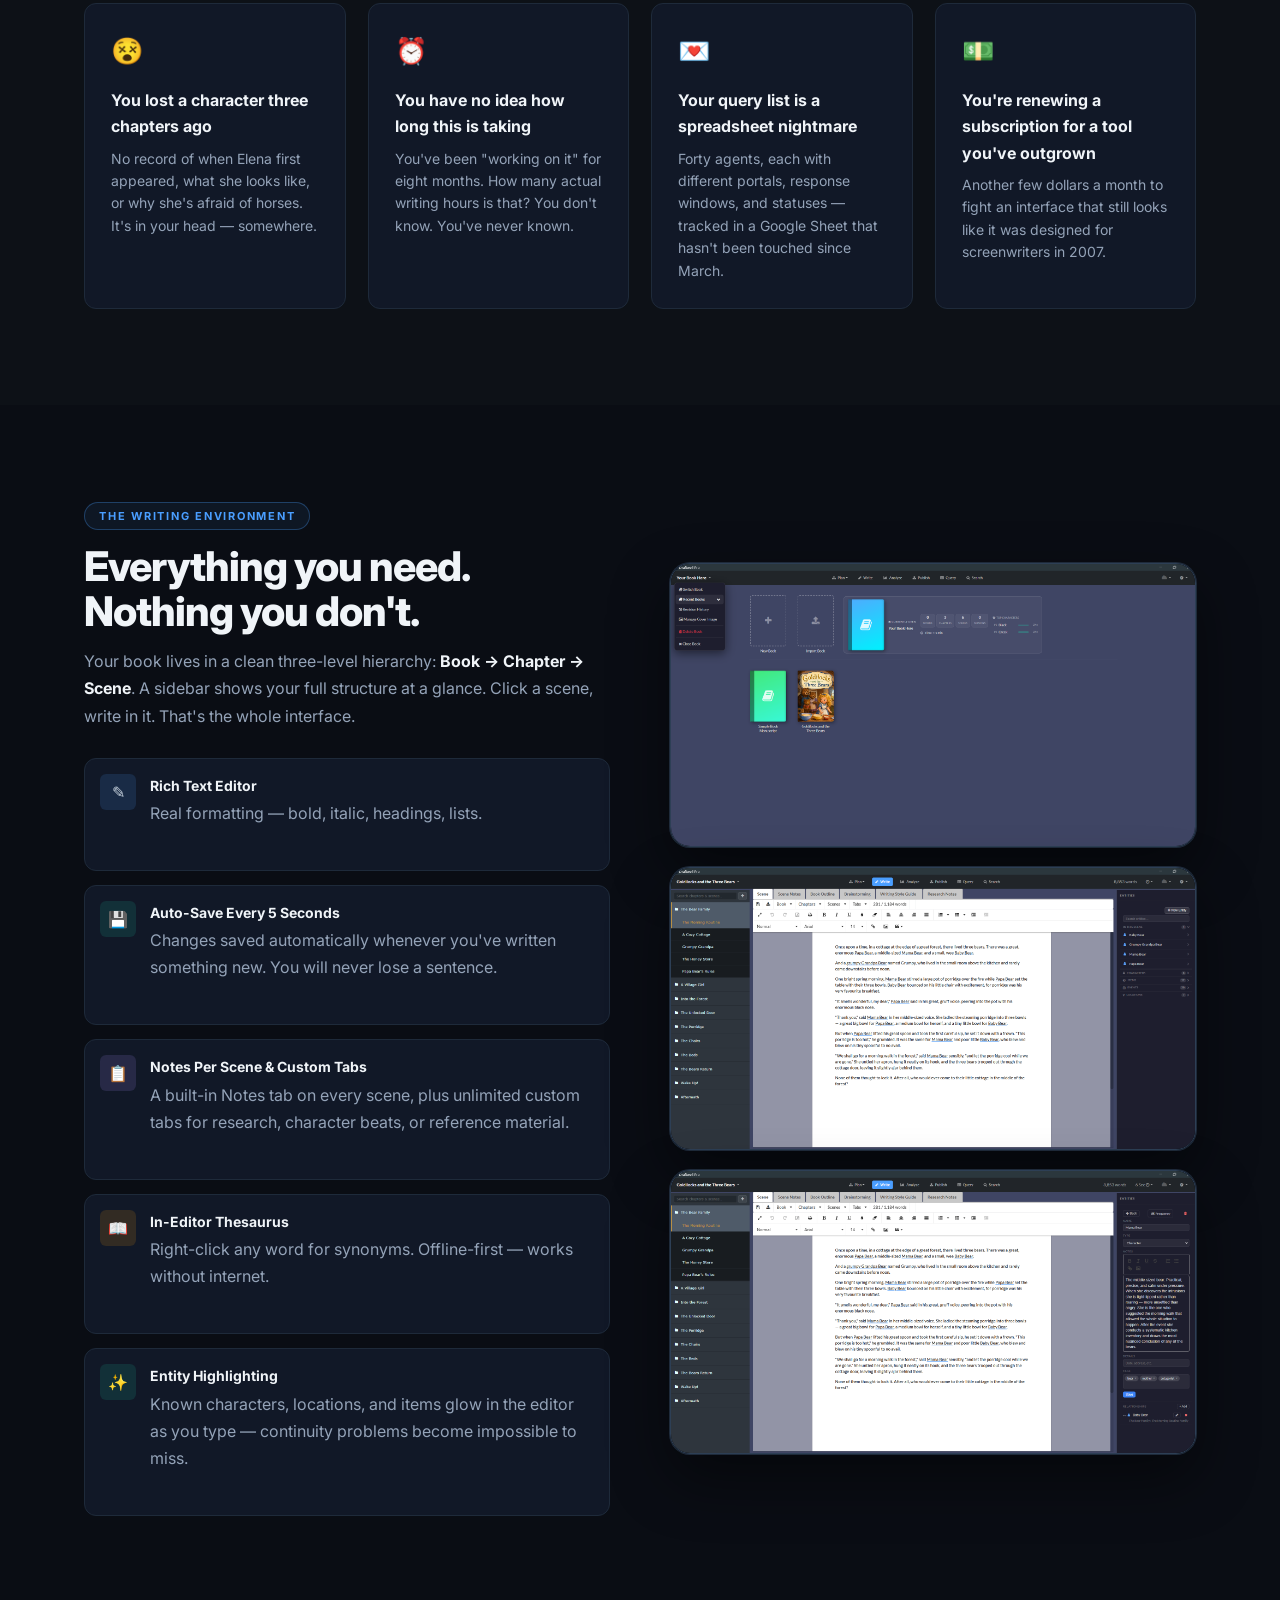
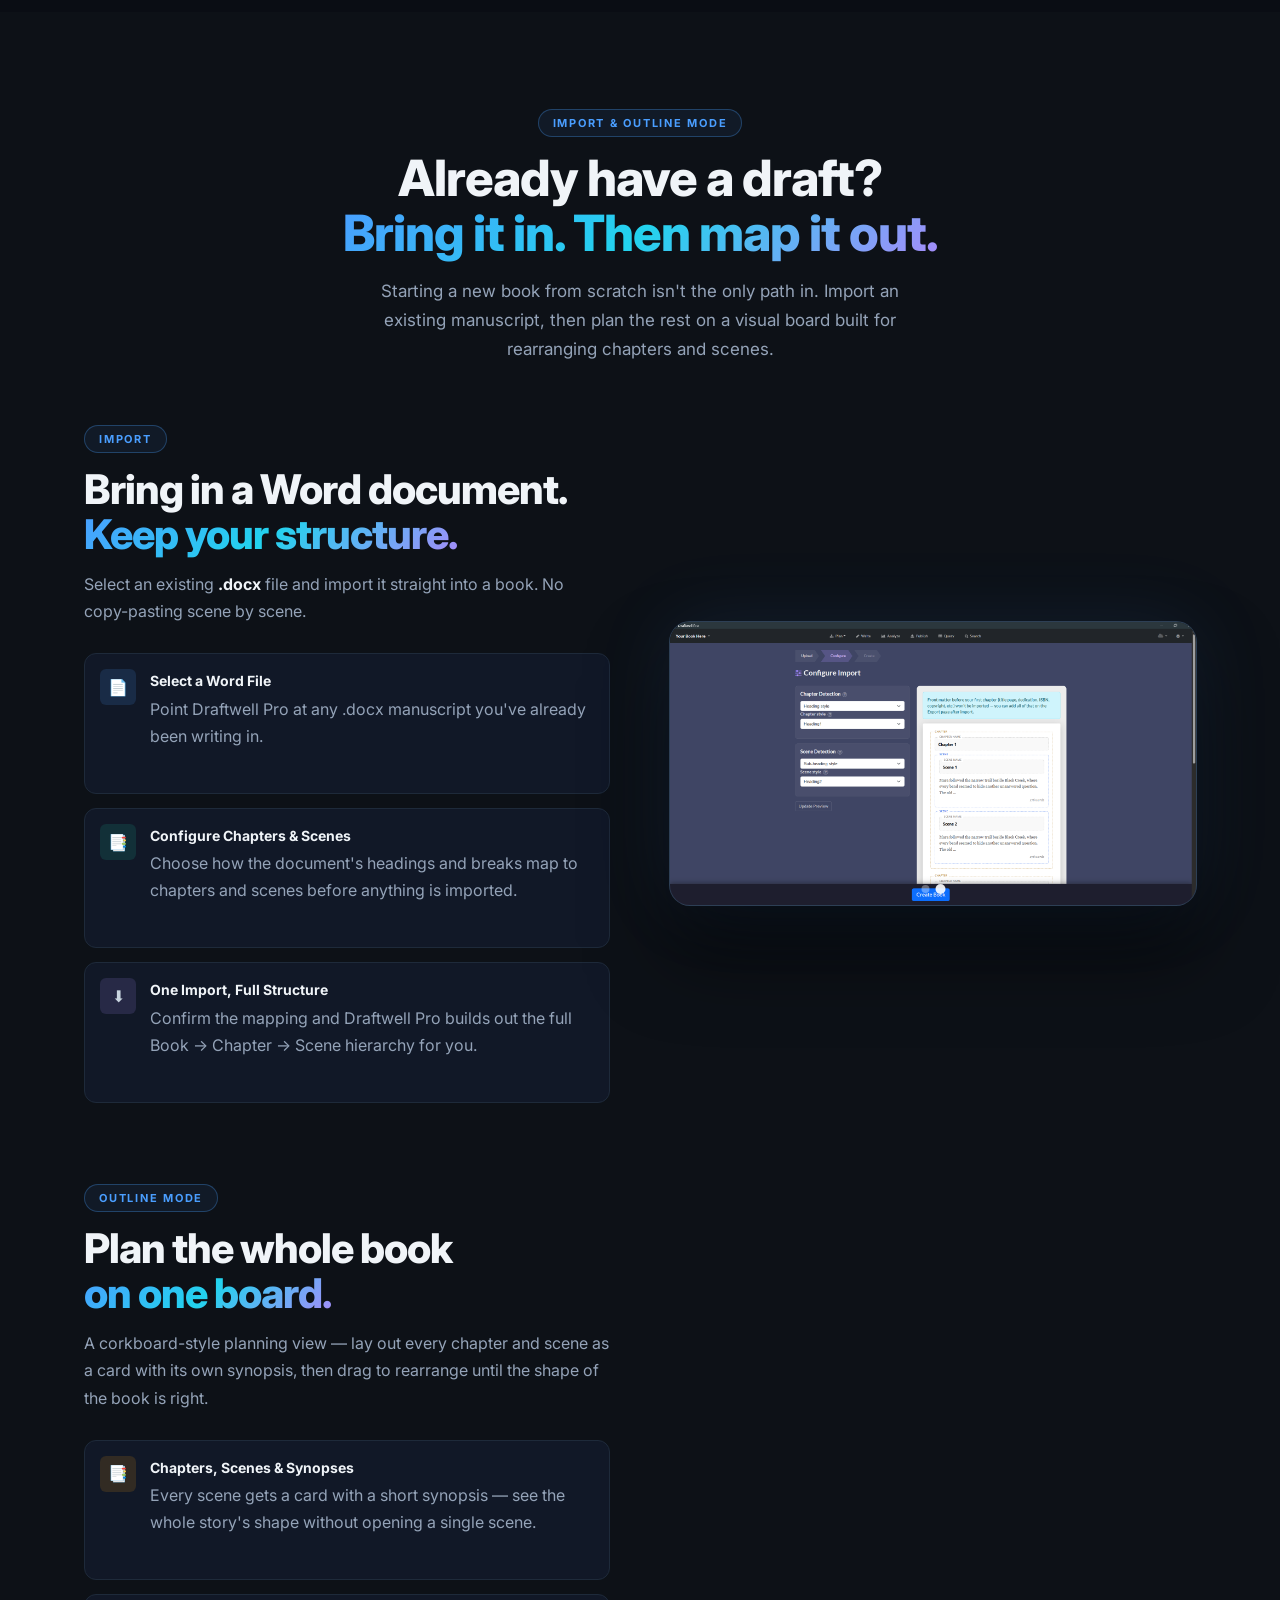
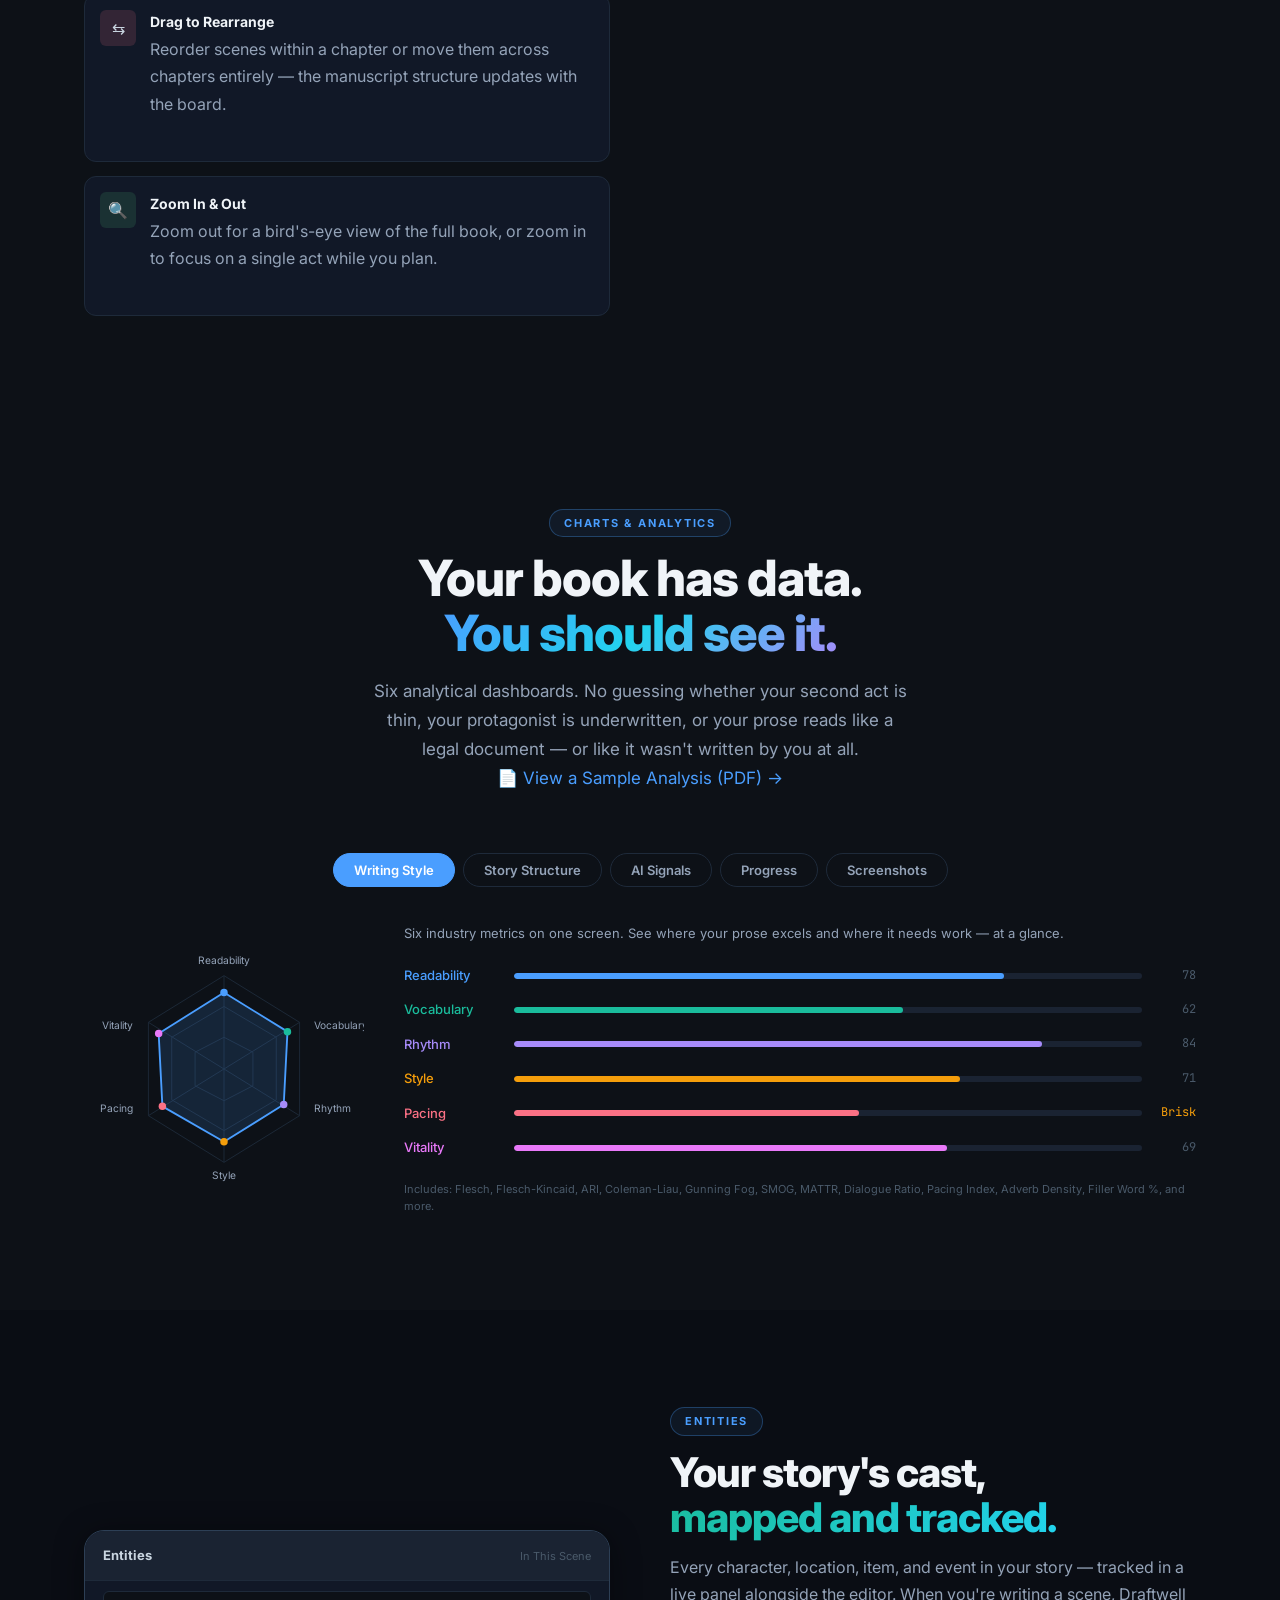
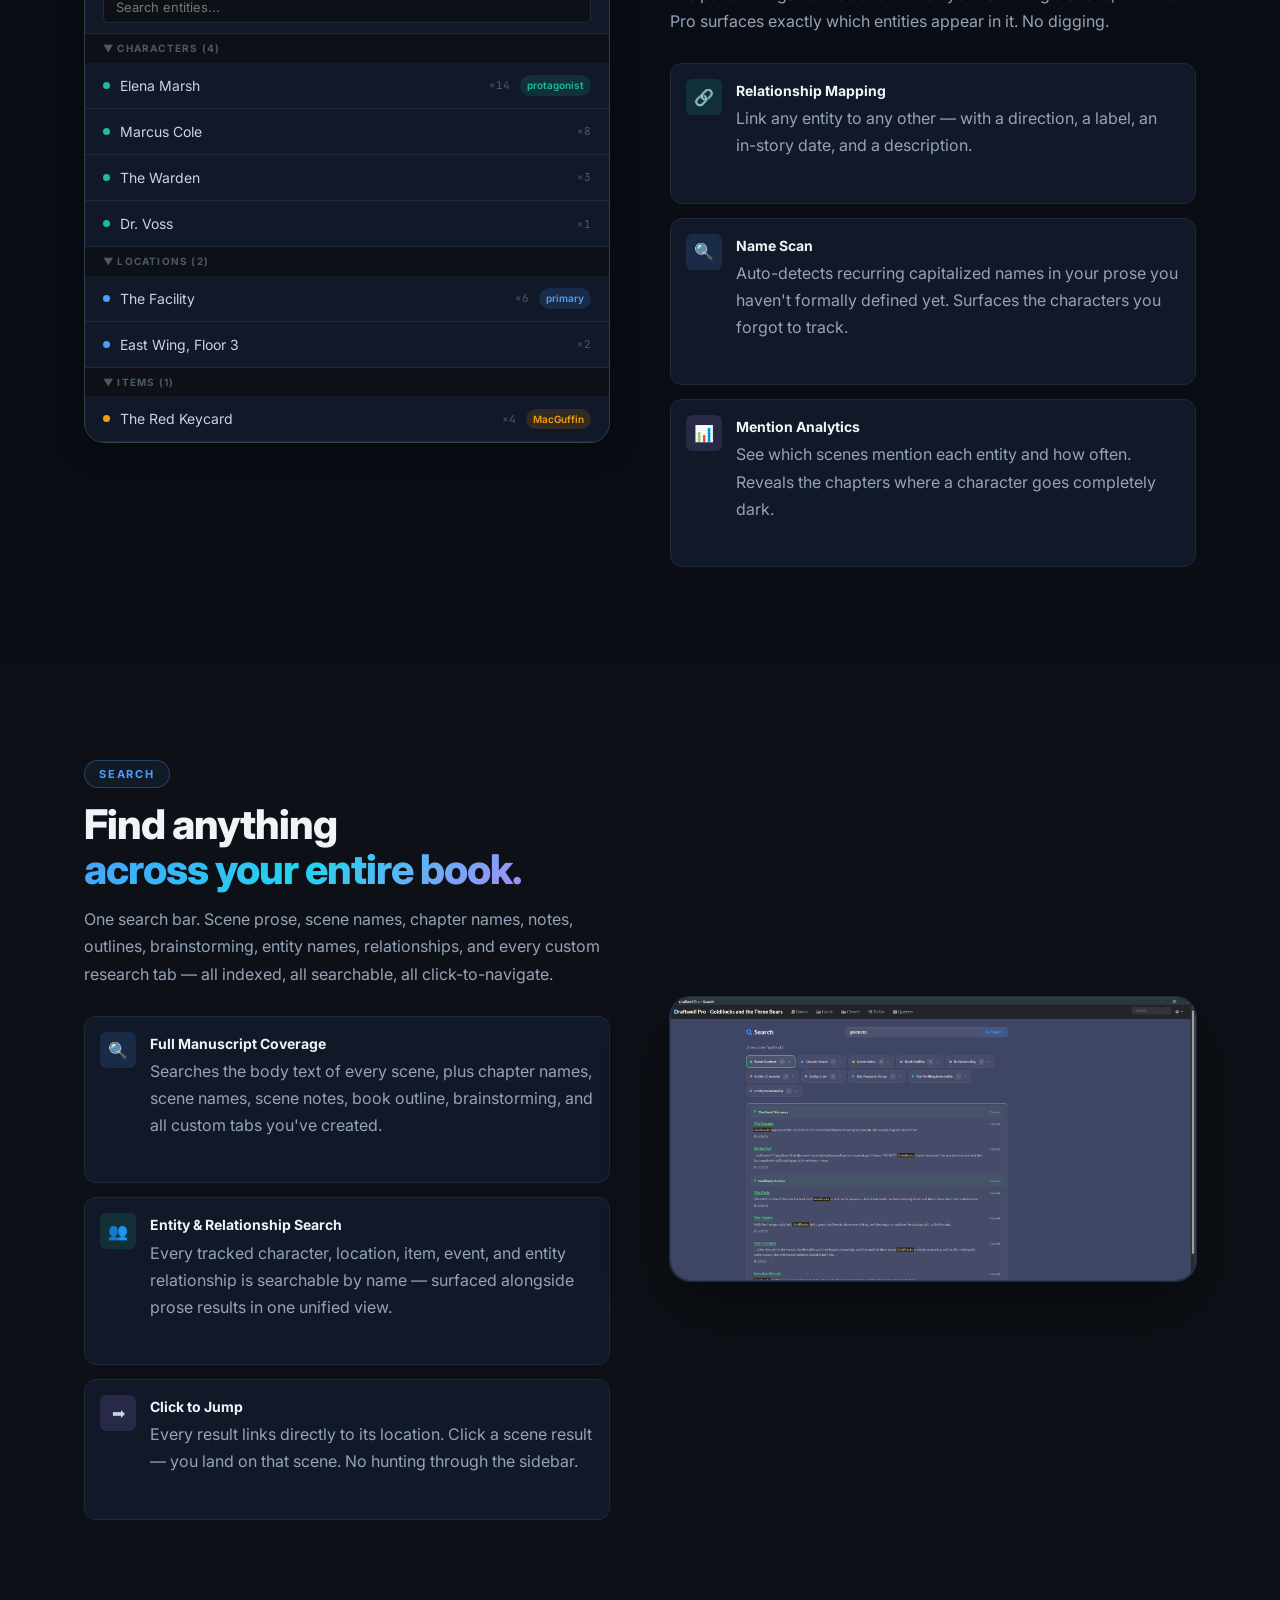
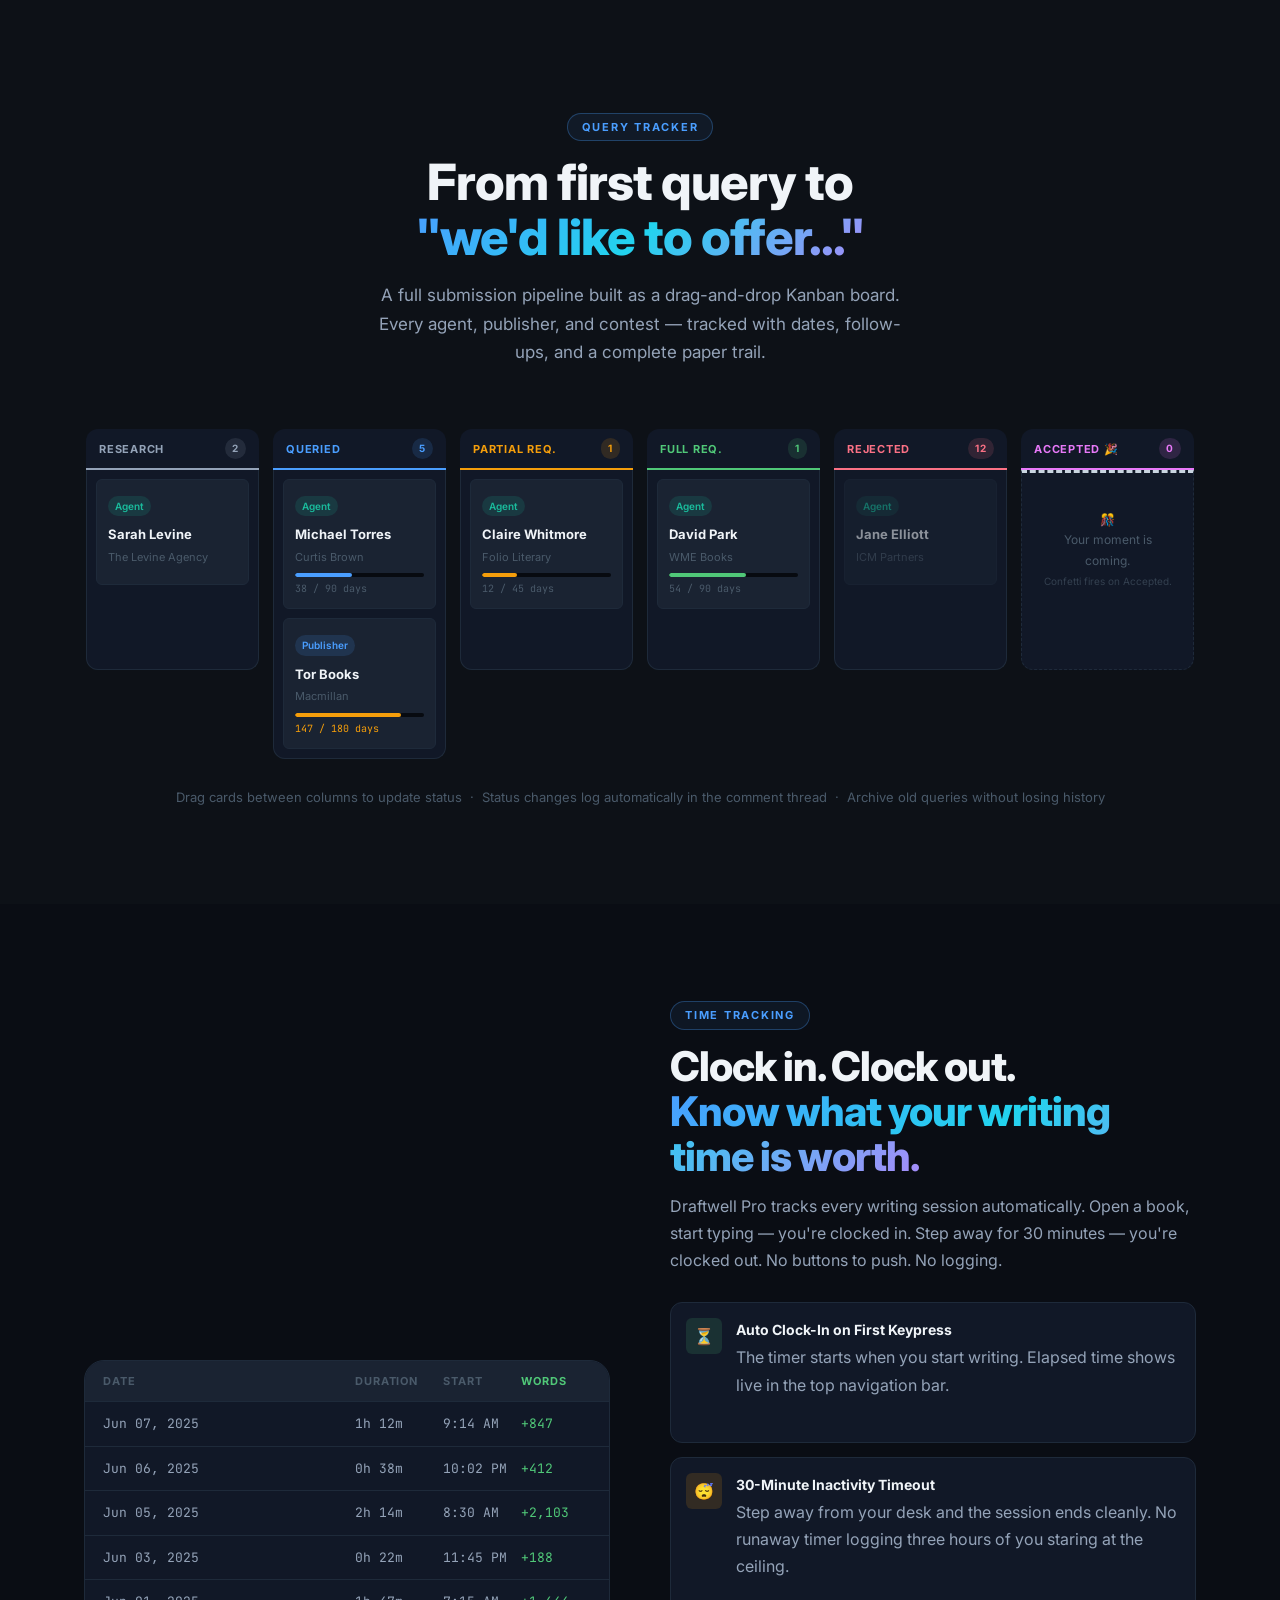
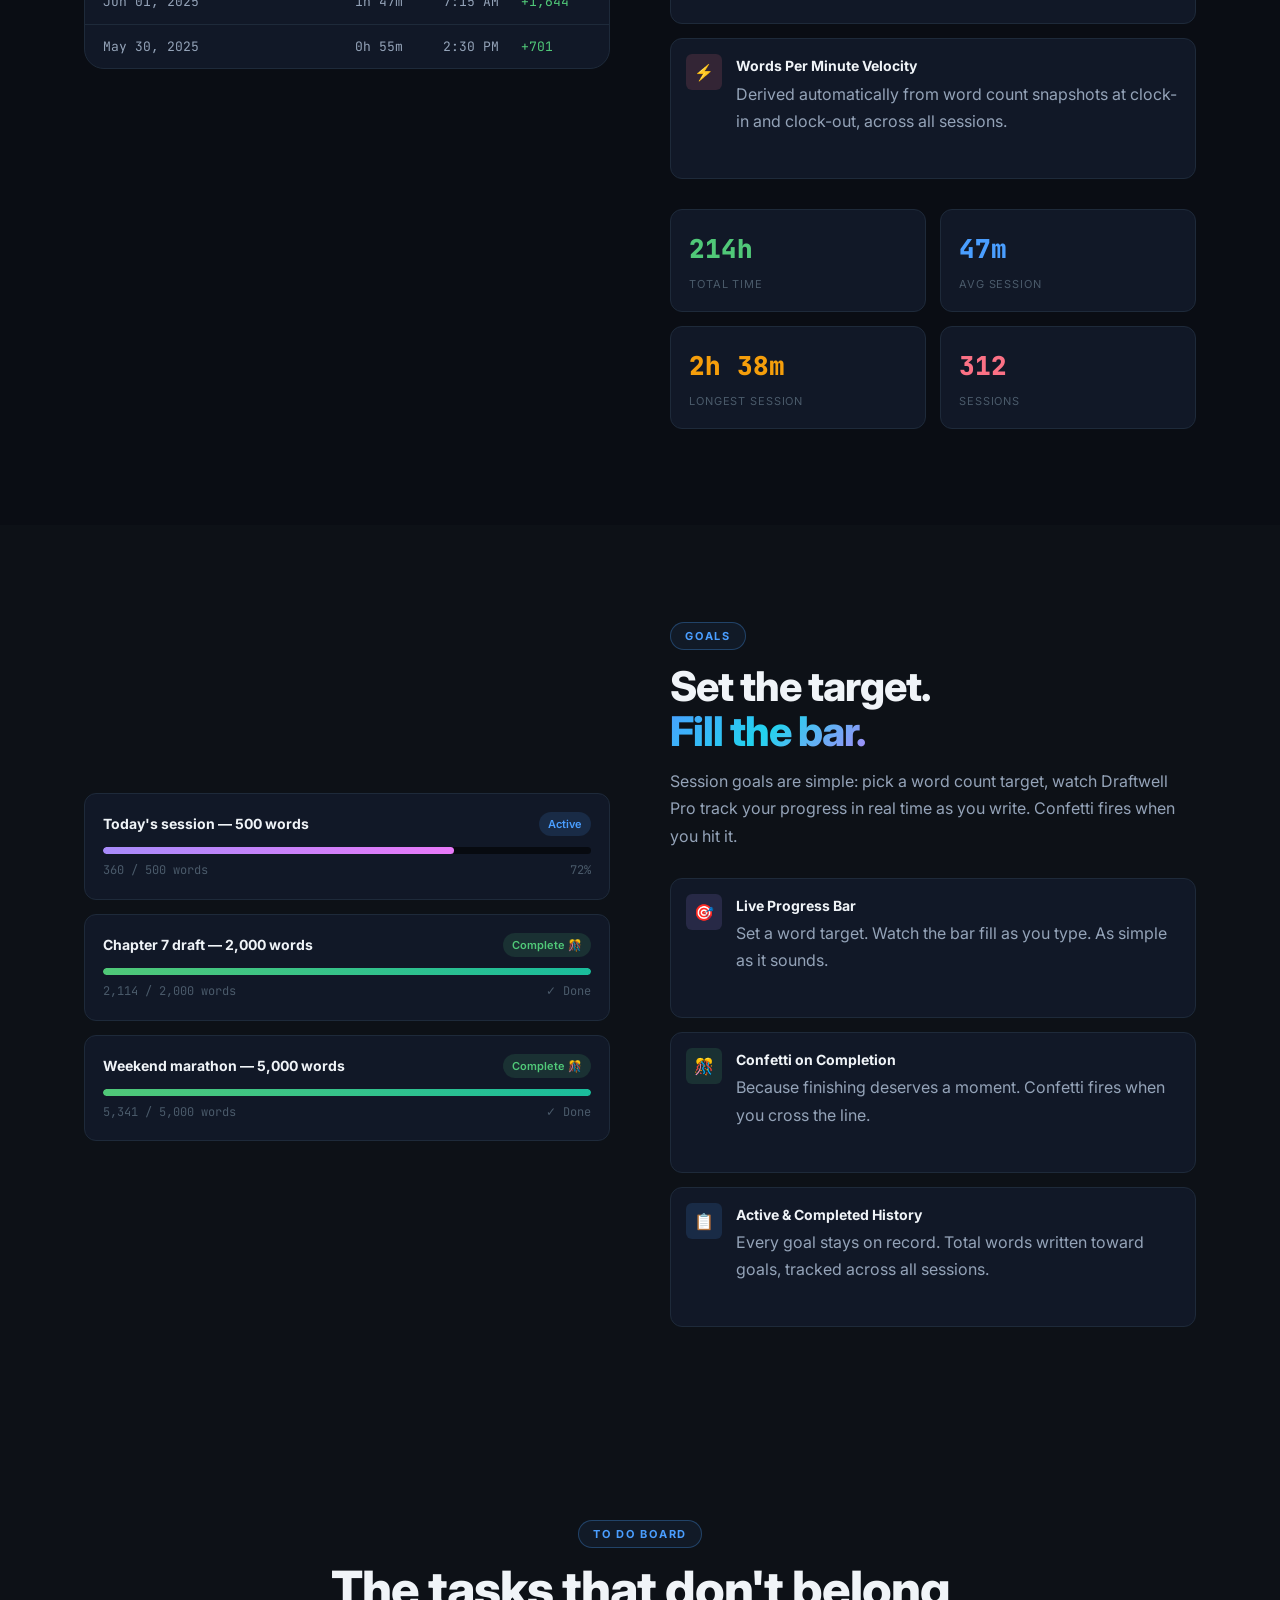
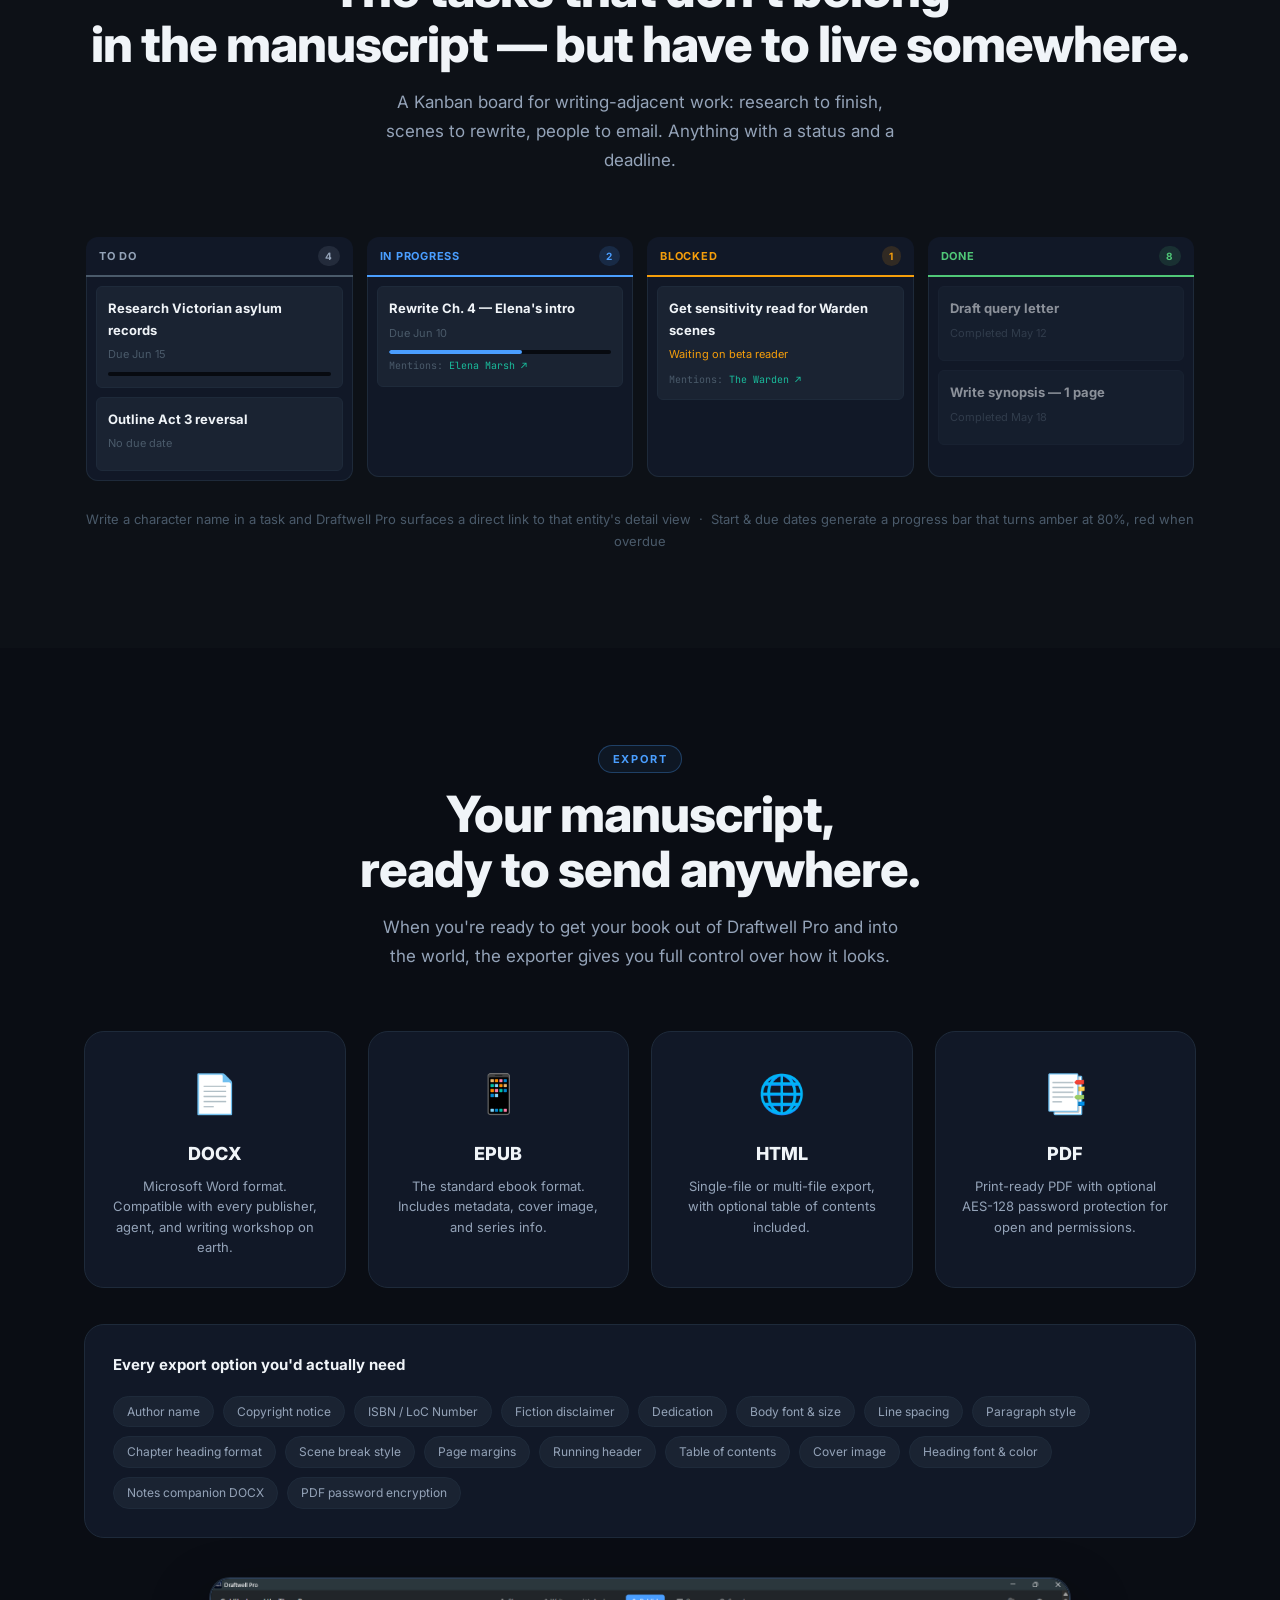
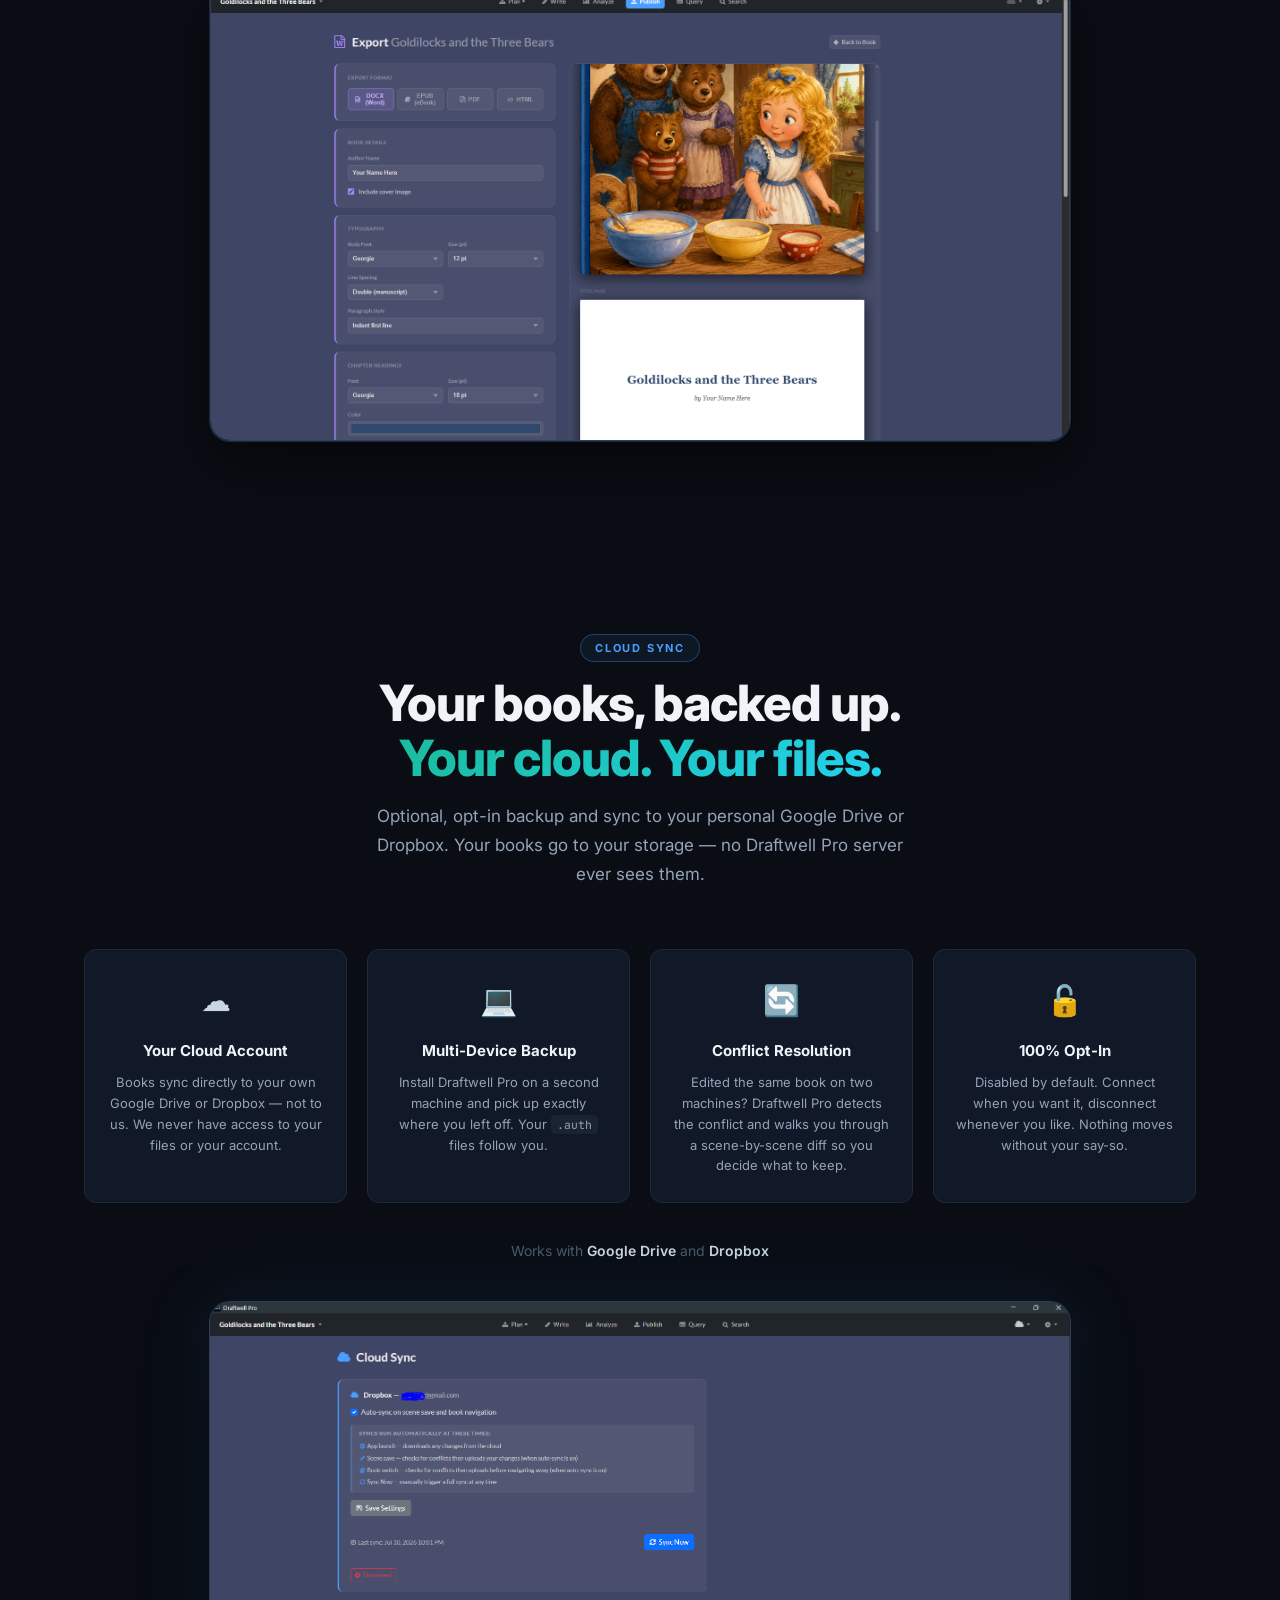
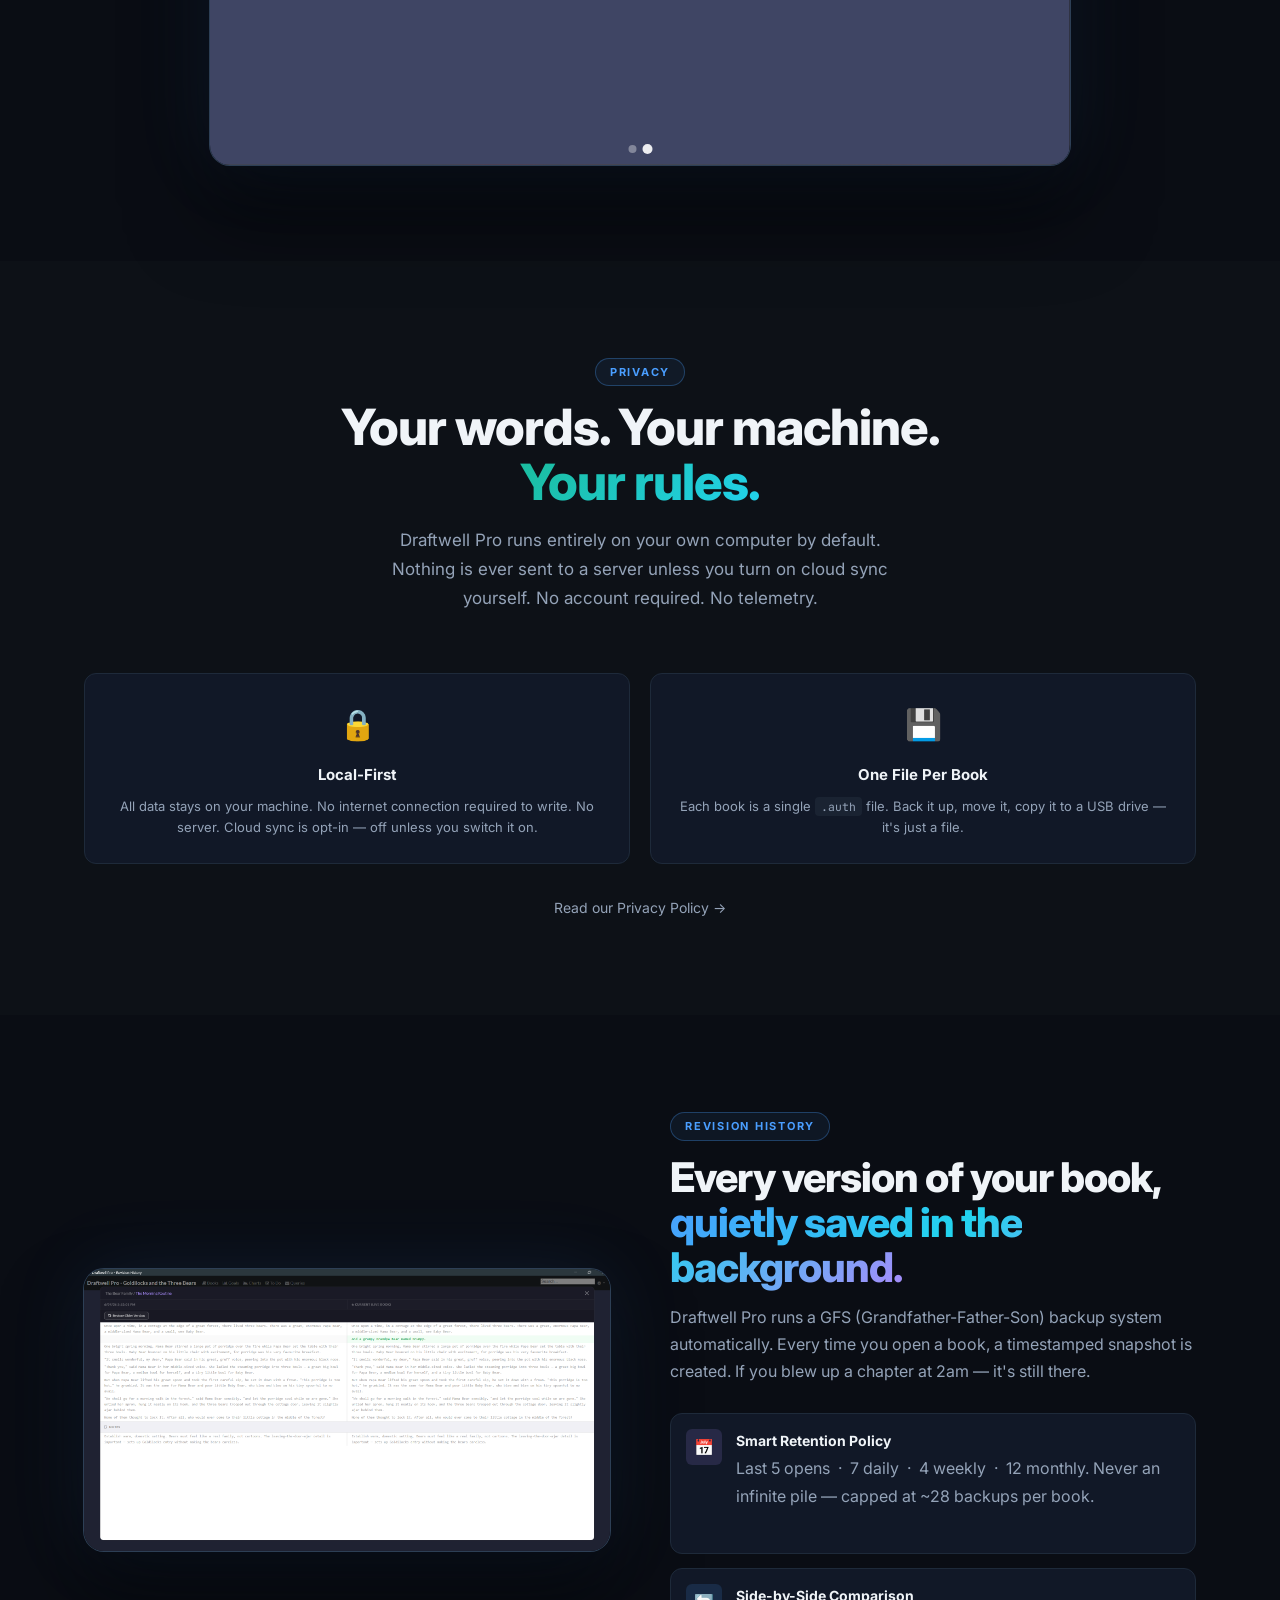
==== commit 6bdc43db: "analysis" ====
--- a/docs/index.html
+++ b/docs/index.html
@@ -289,6 +289,7 @@
       <span class="section-label">Charts &amp; Analytics</span>
       <h2>Your book has data.<br><span class="gradient-text">You should see it.</span></h2>
       <p>Six analytical dashboards. No guessing whether your second act is thin, your protagonist is underwritten, or your prose reads like a legal document — or like it wasn't written by you at all.</p>
+      <p><a href="GoldilocksAndTheThreeBears_ComprehensiveAnalysis.pdf" target="_blank" rel="noopener">&#128196; View a Sample Analysis (PDF) &#8594;</a></p>
     </div>
 
     <div class="analytics-tabs reveal">
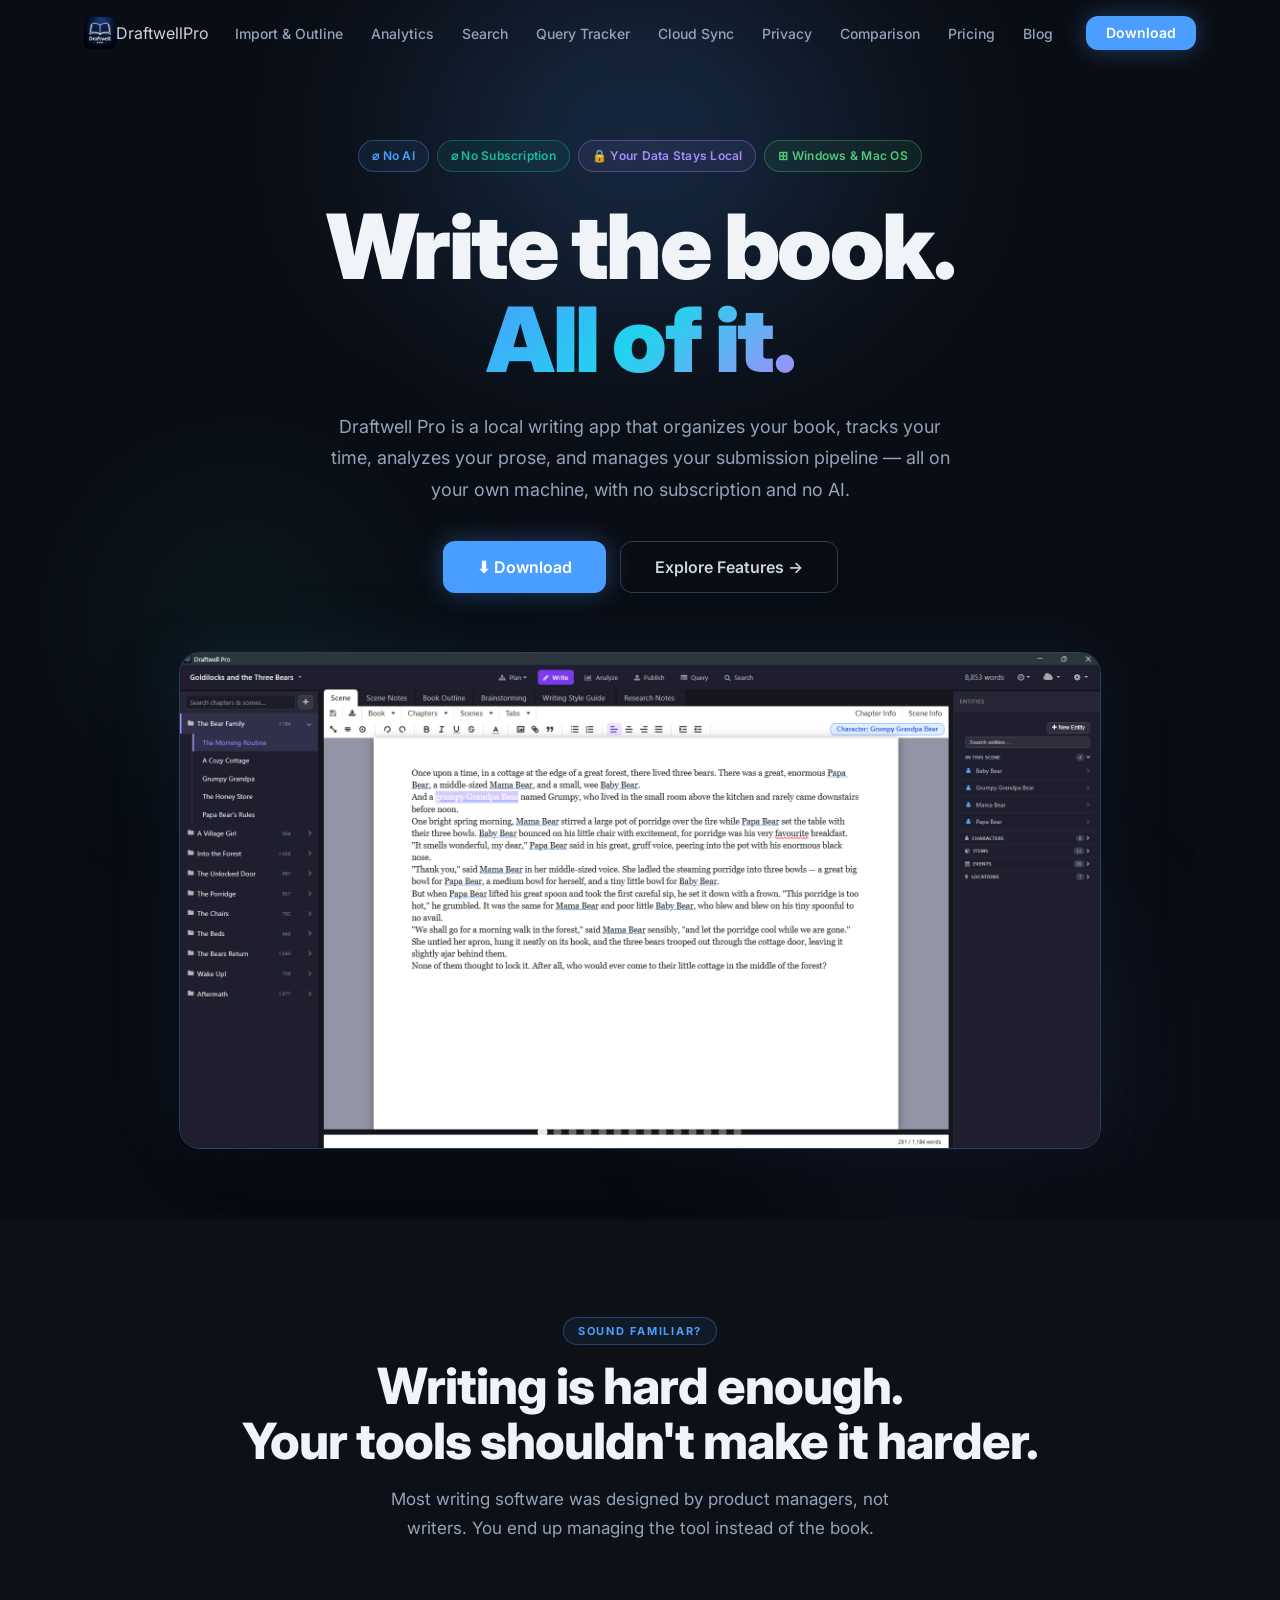
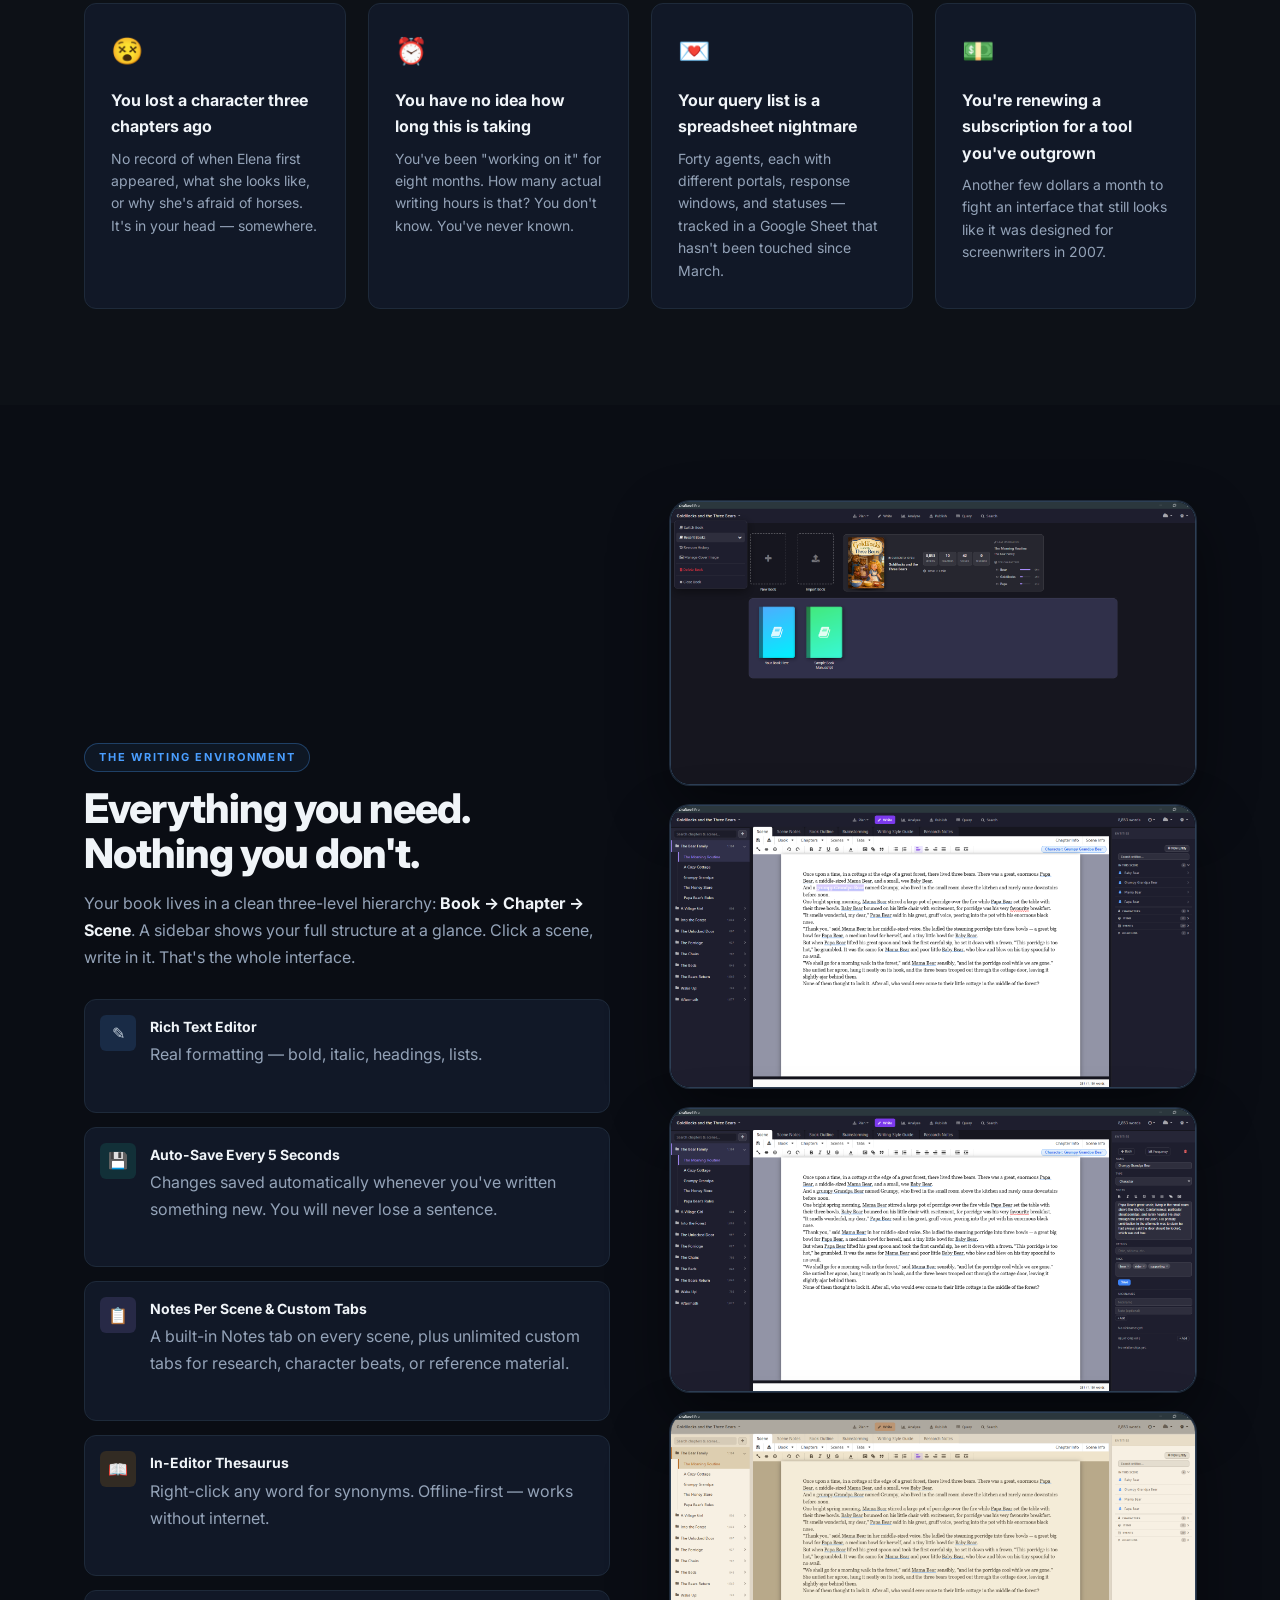
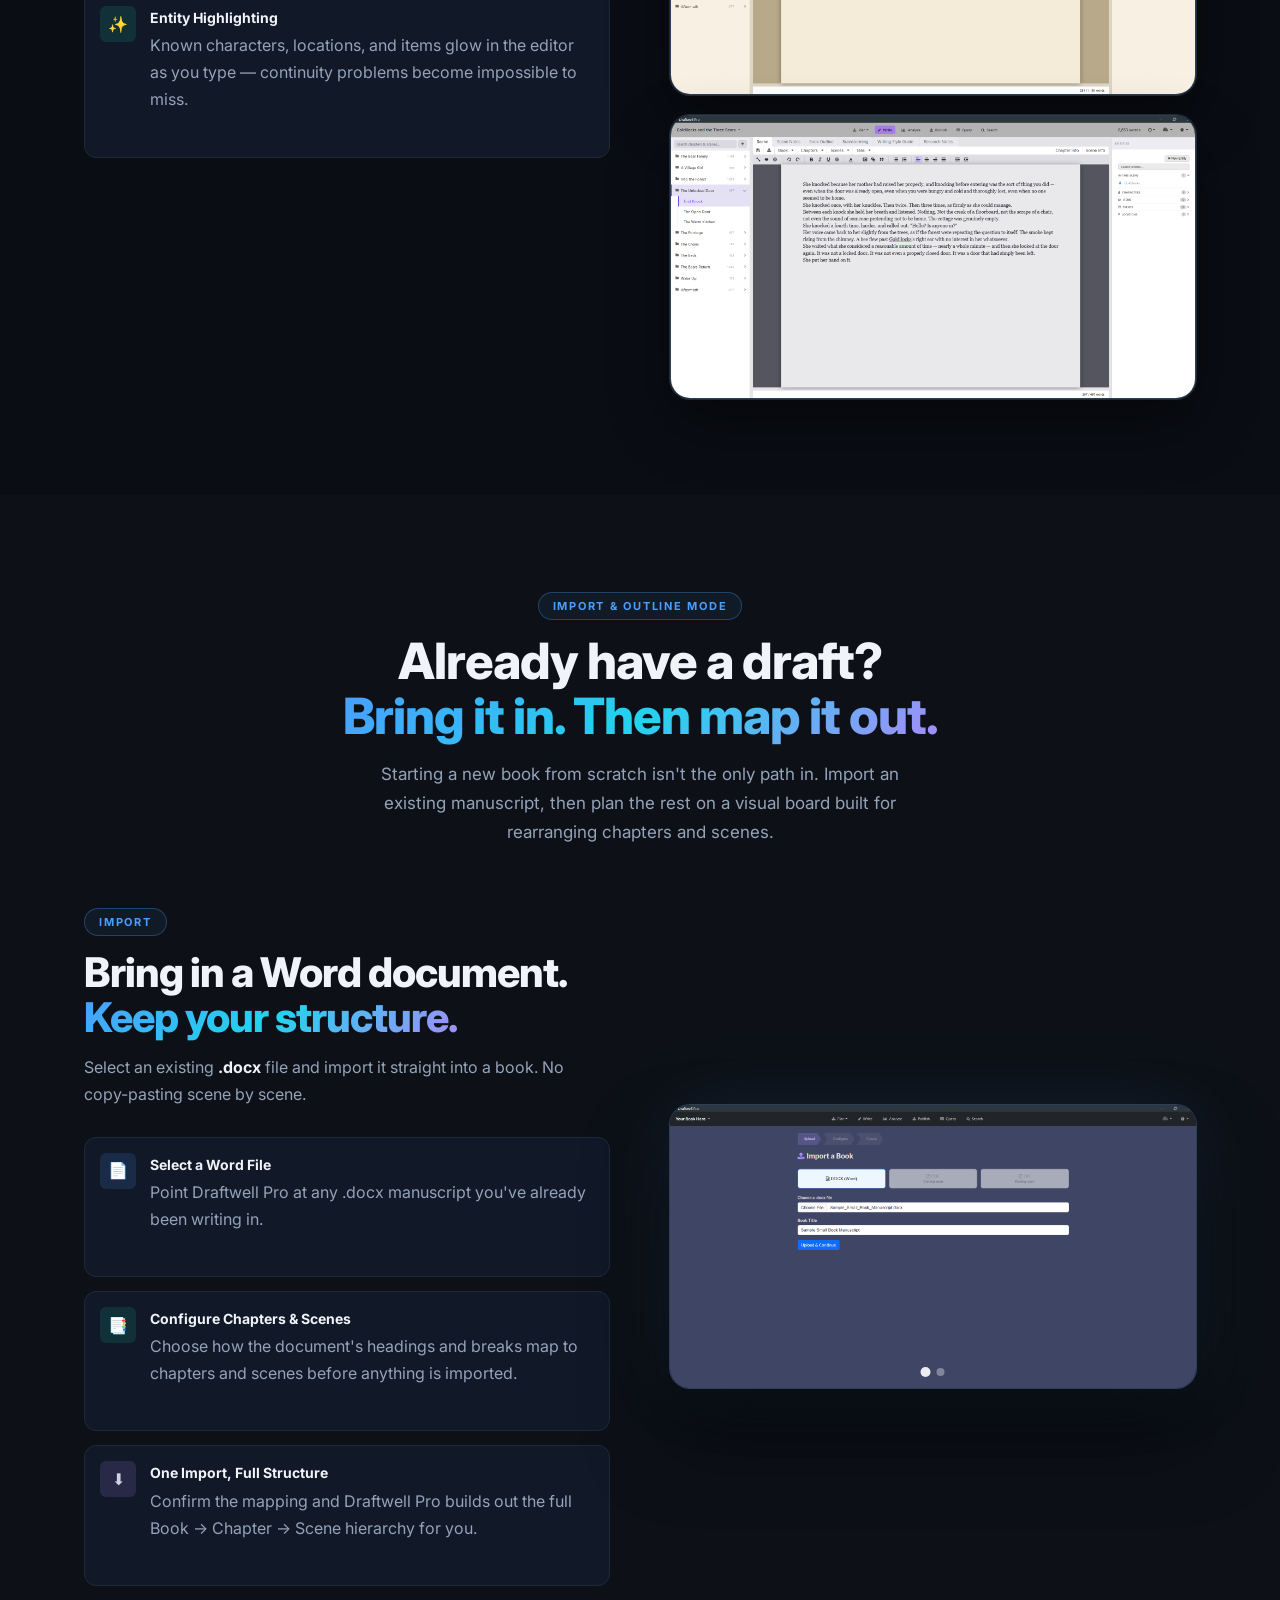
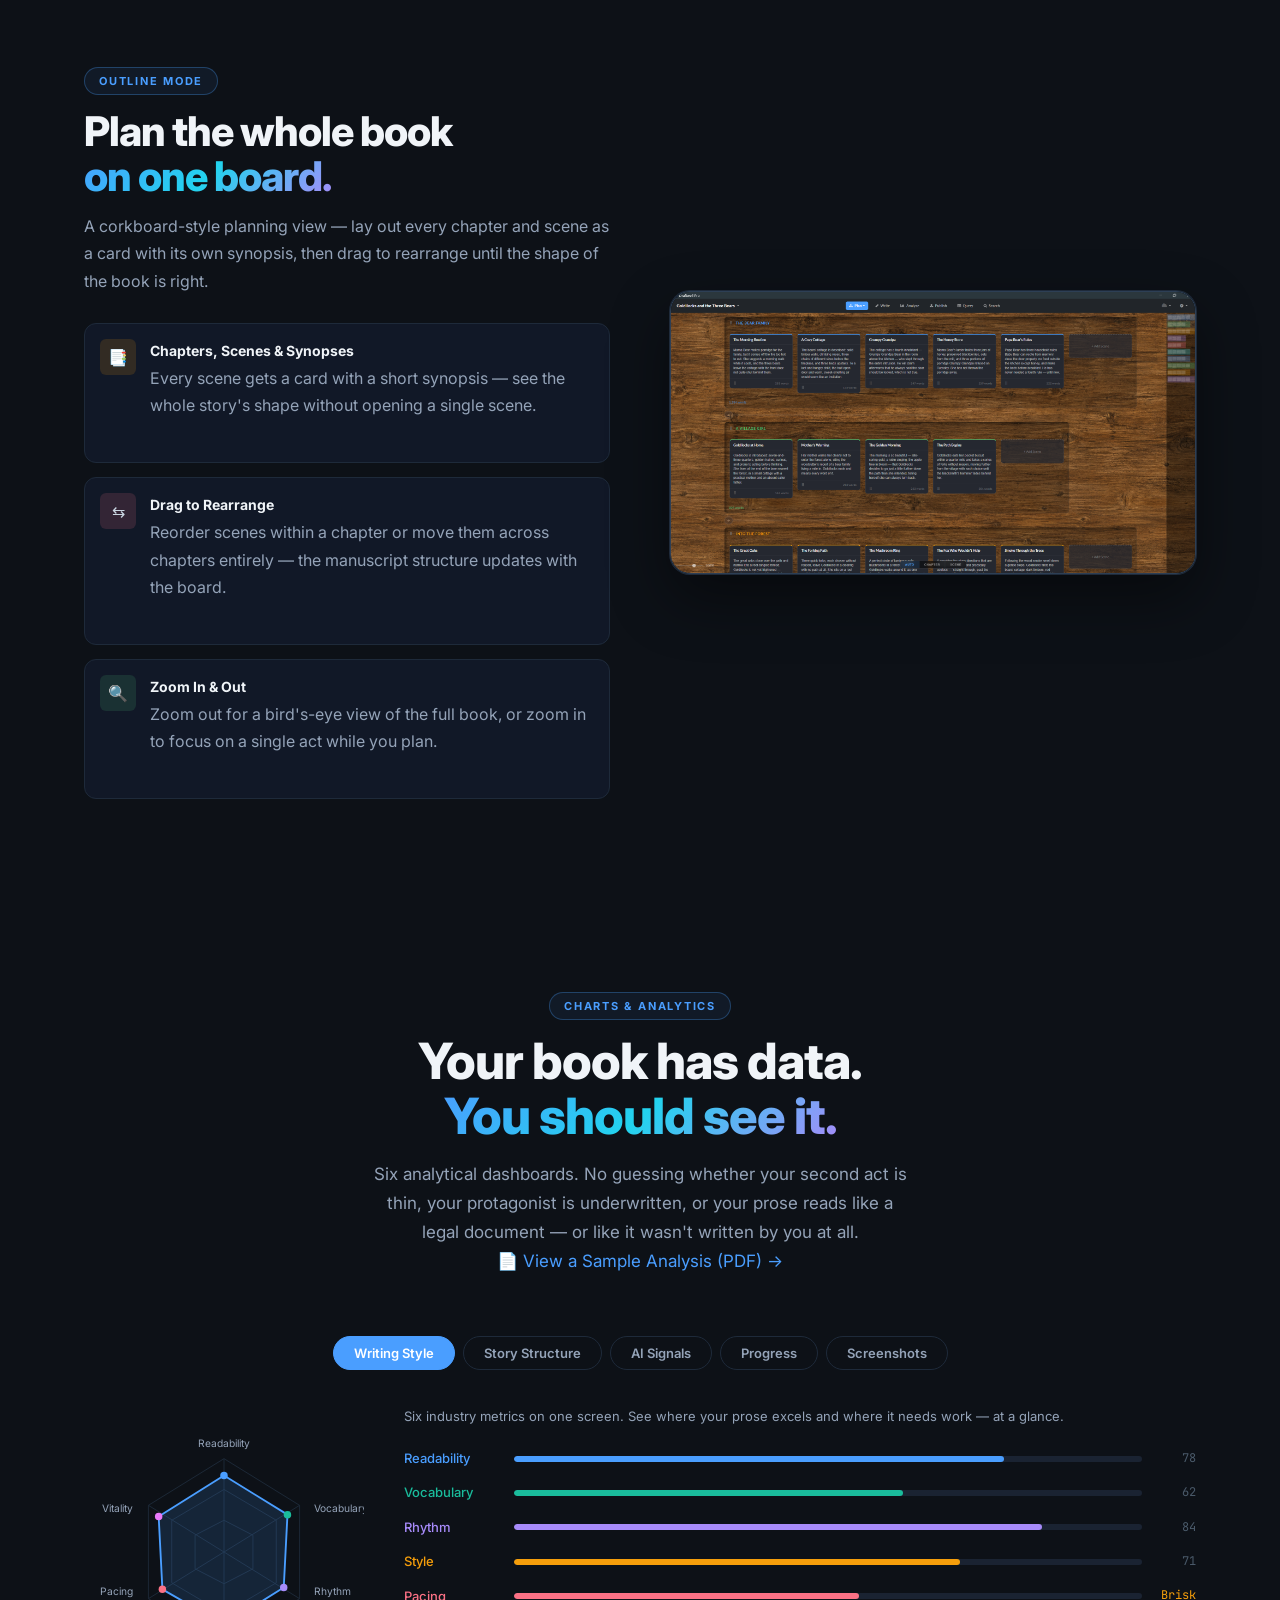
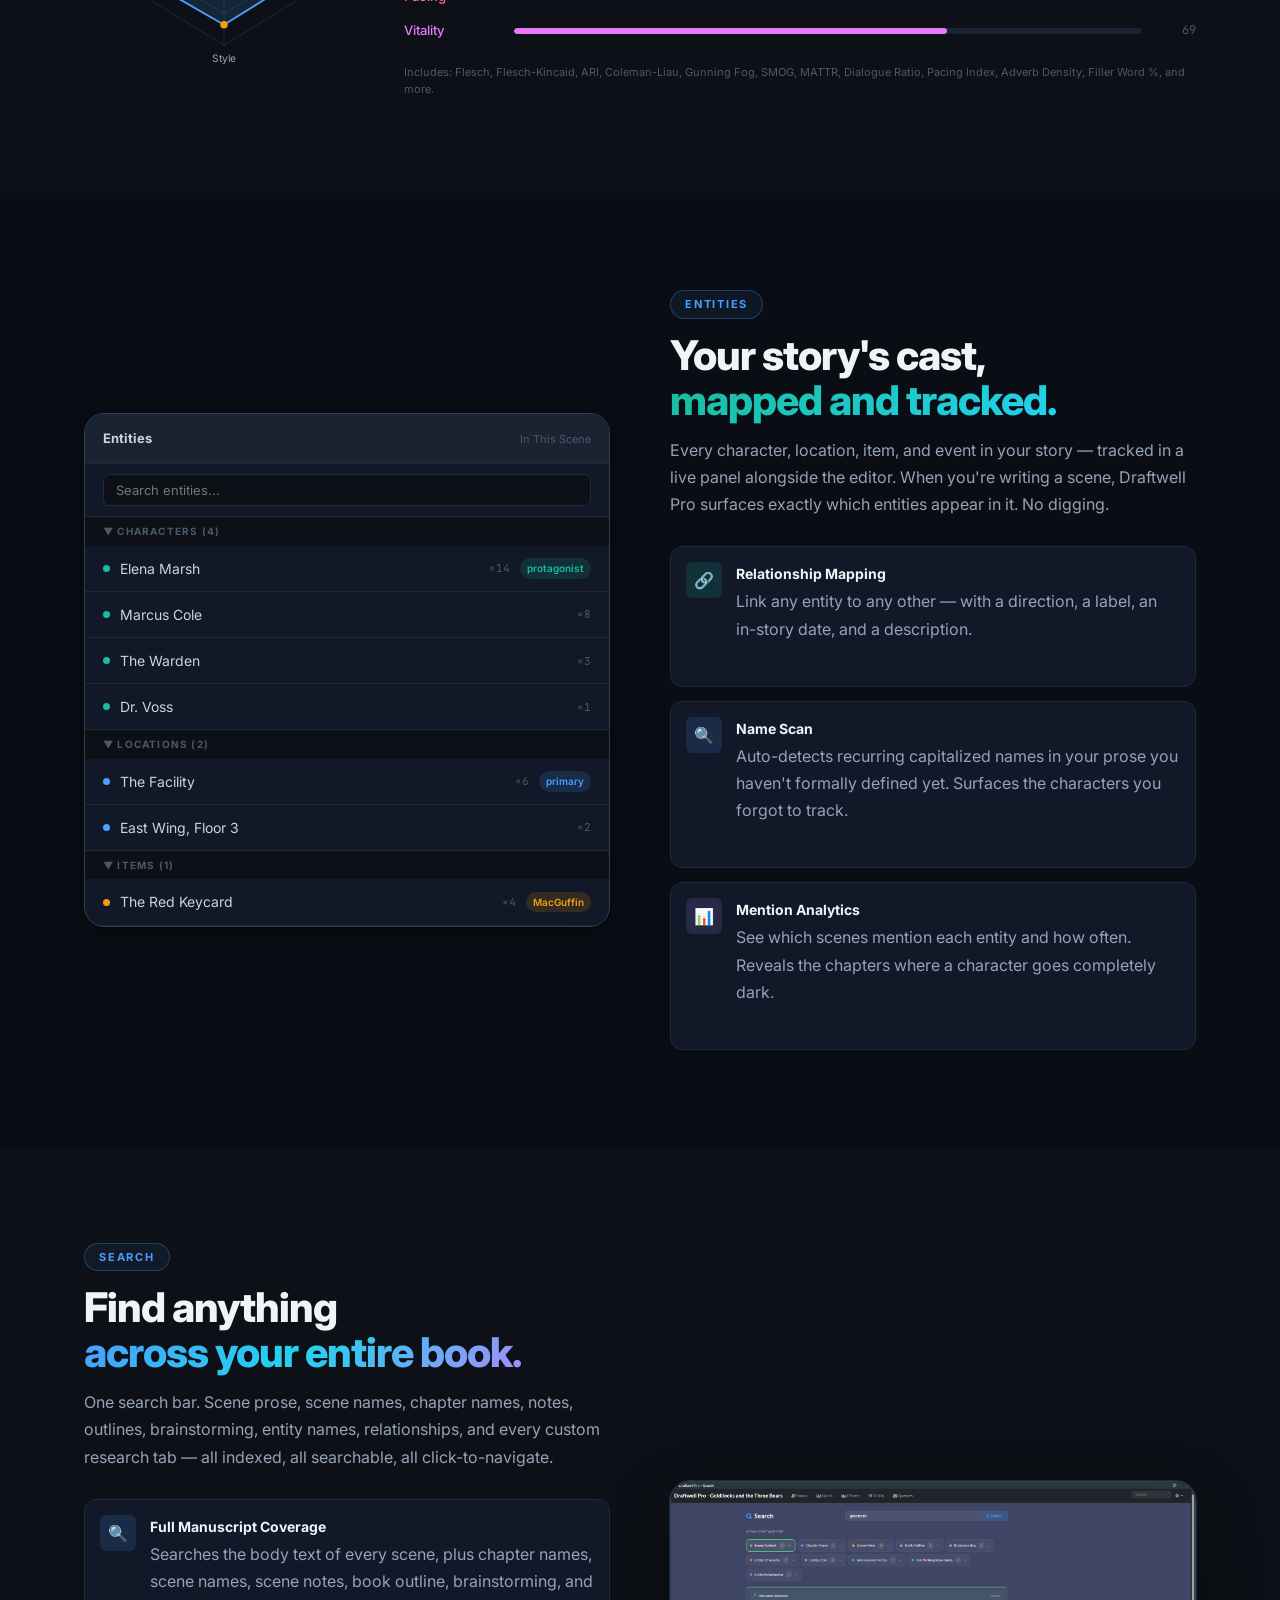
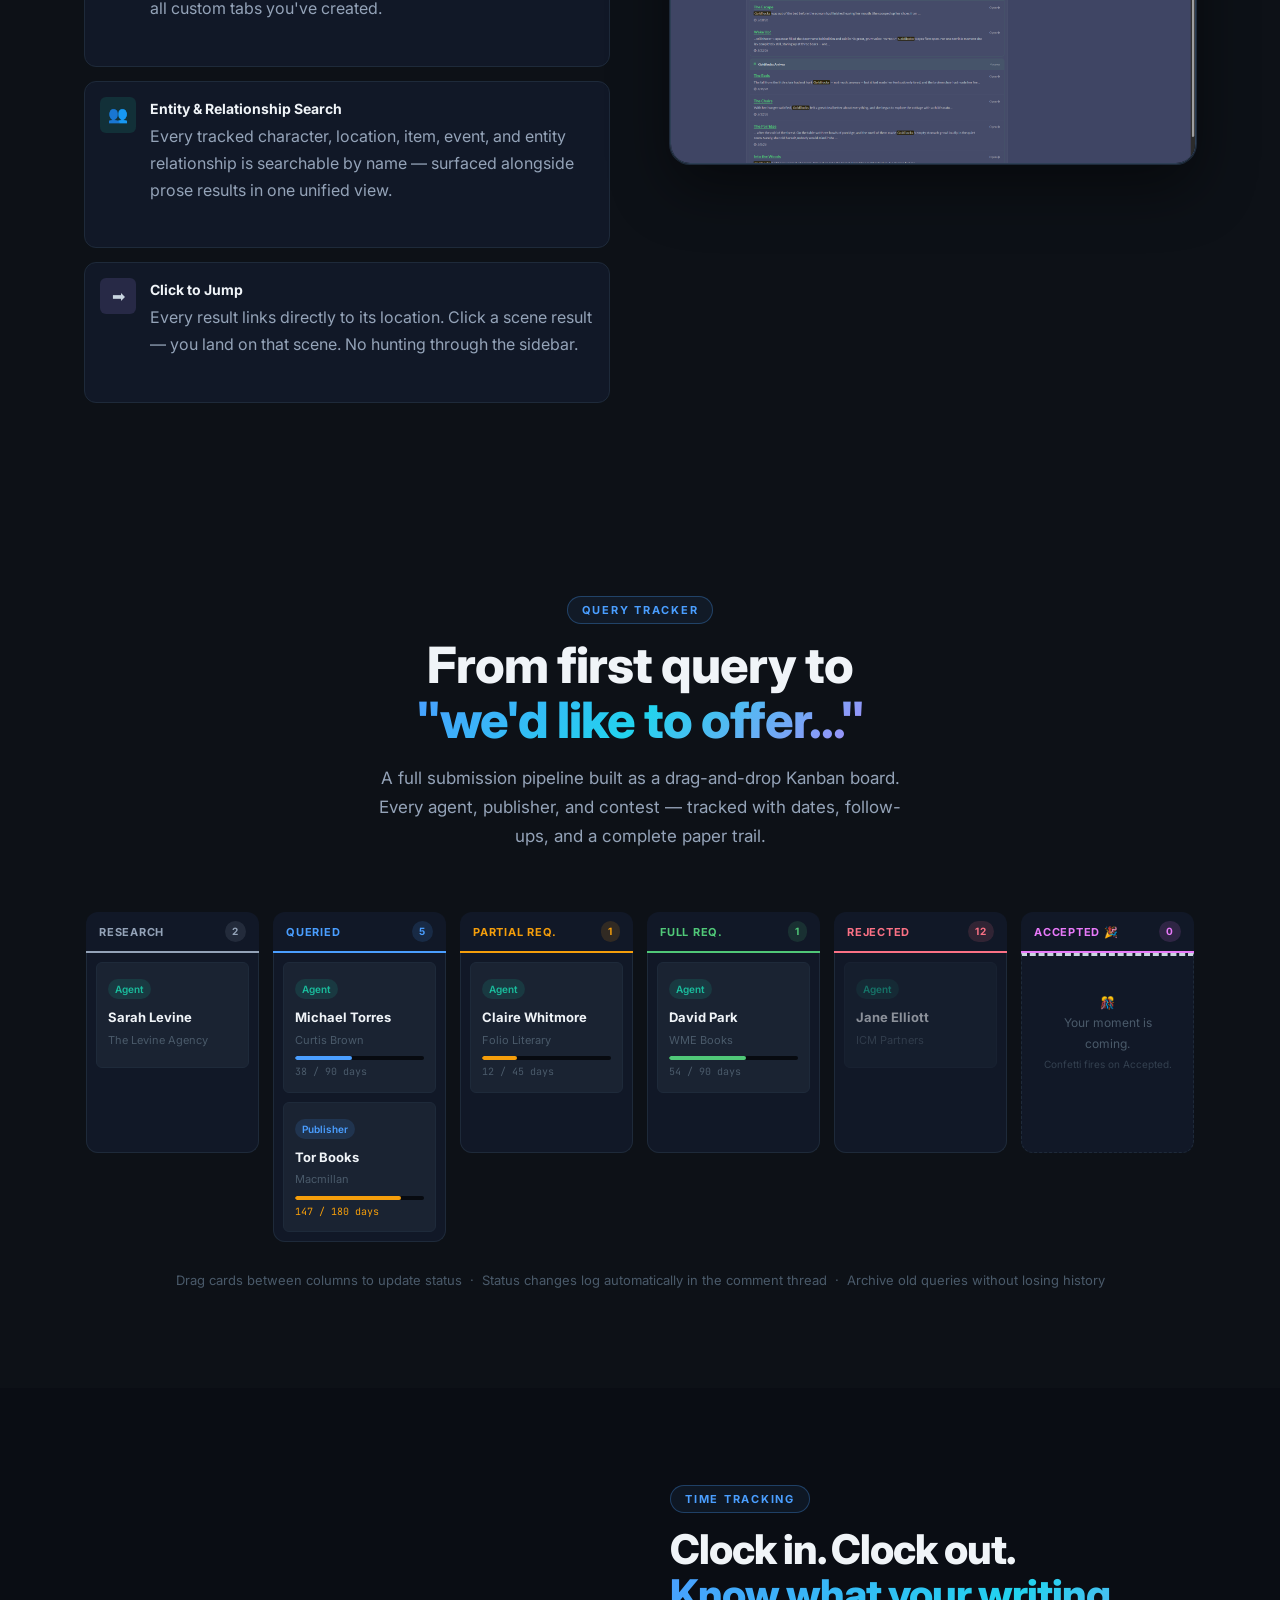
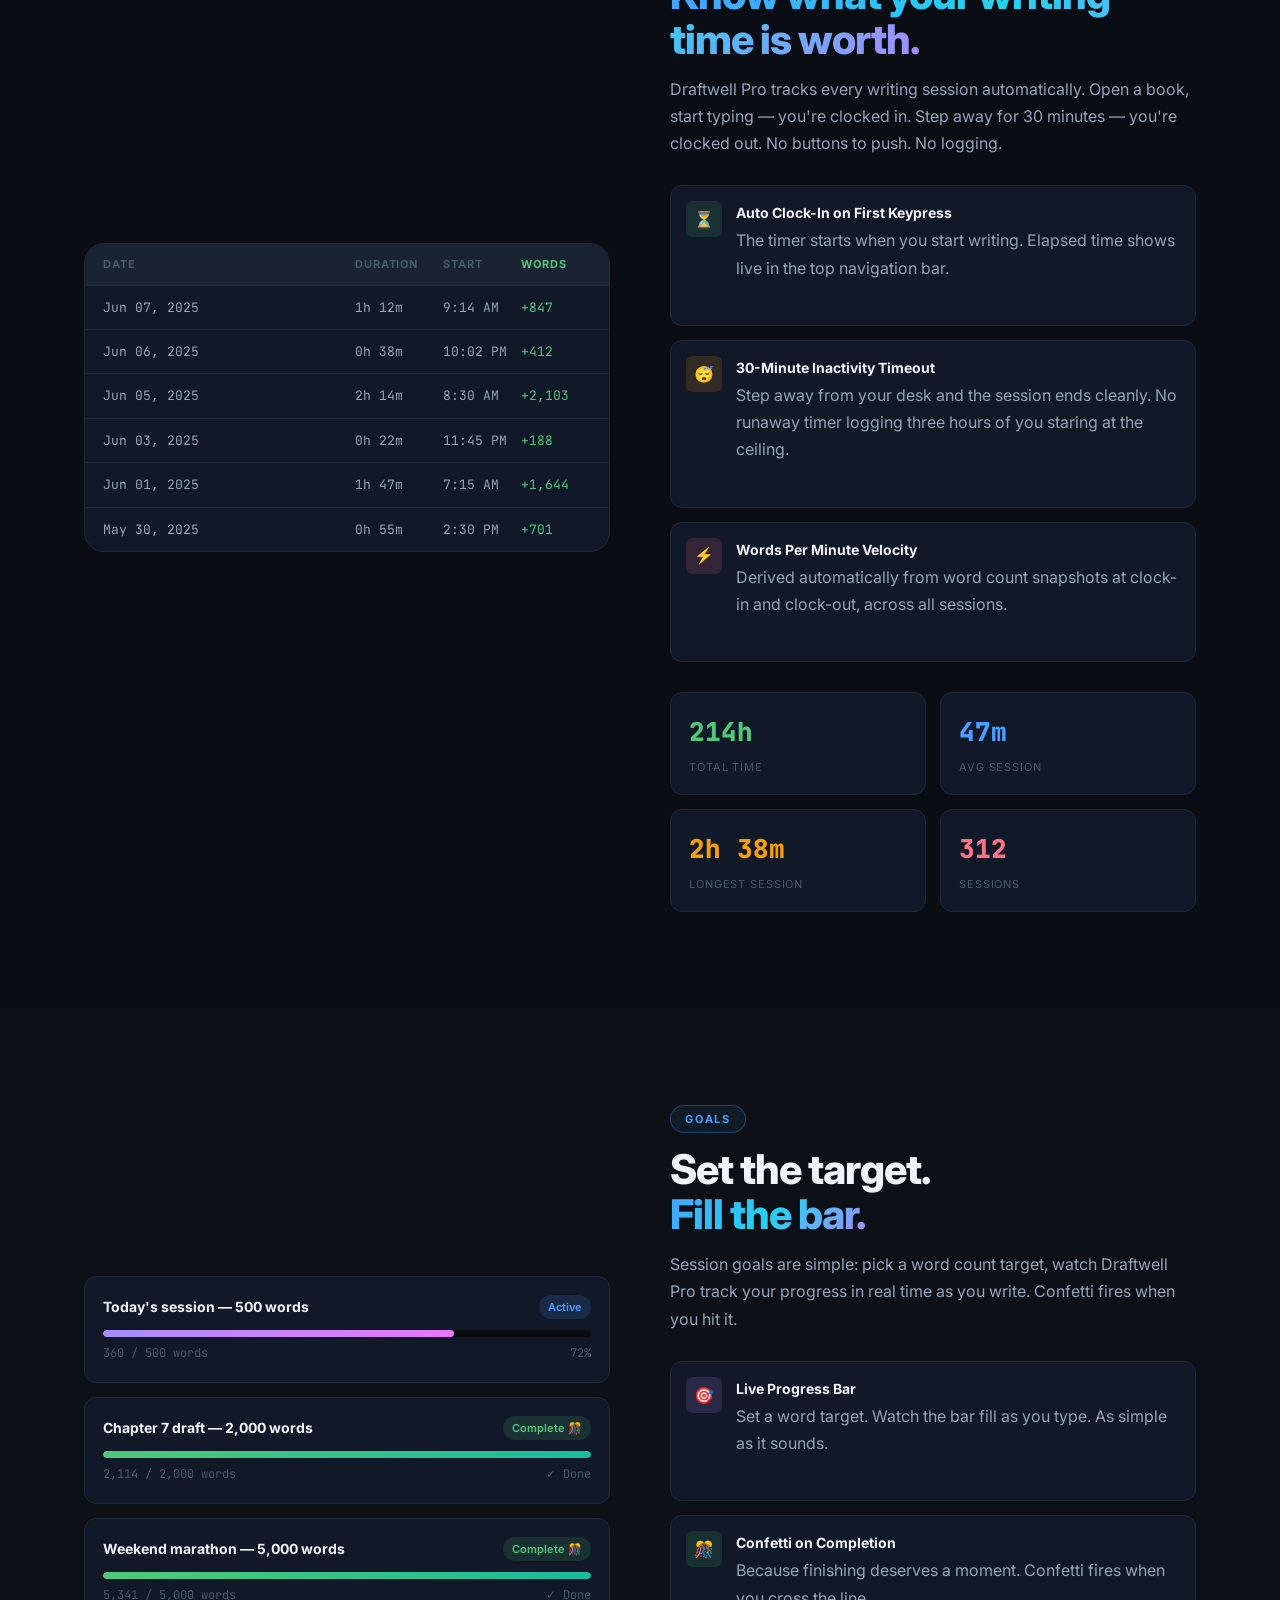
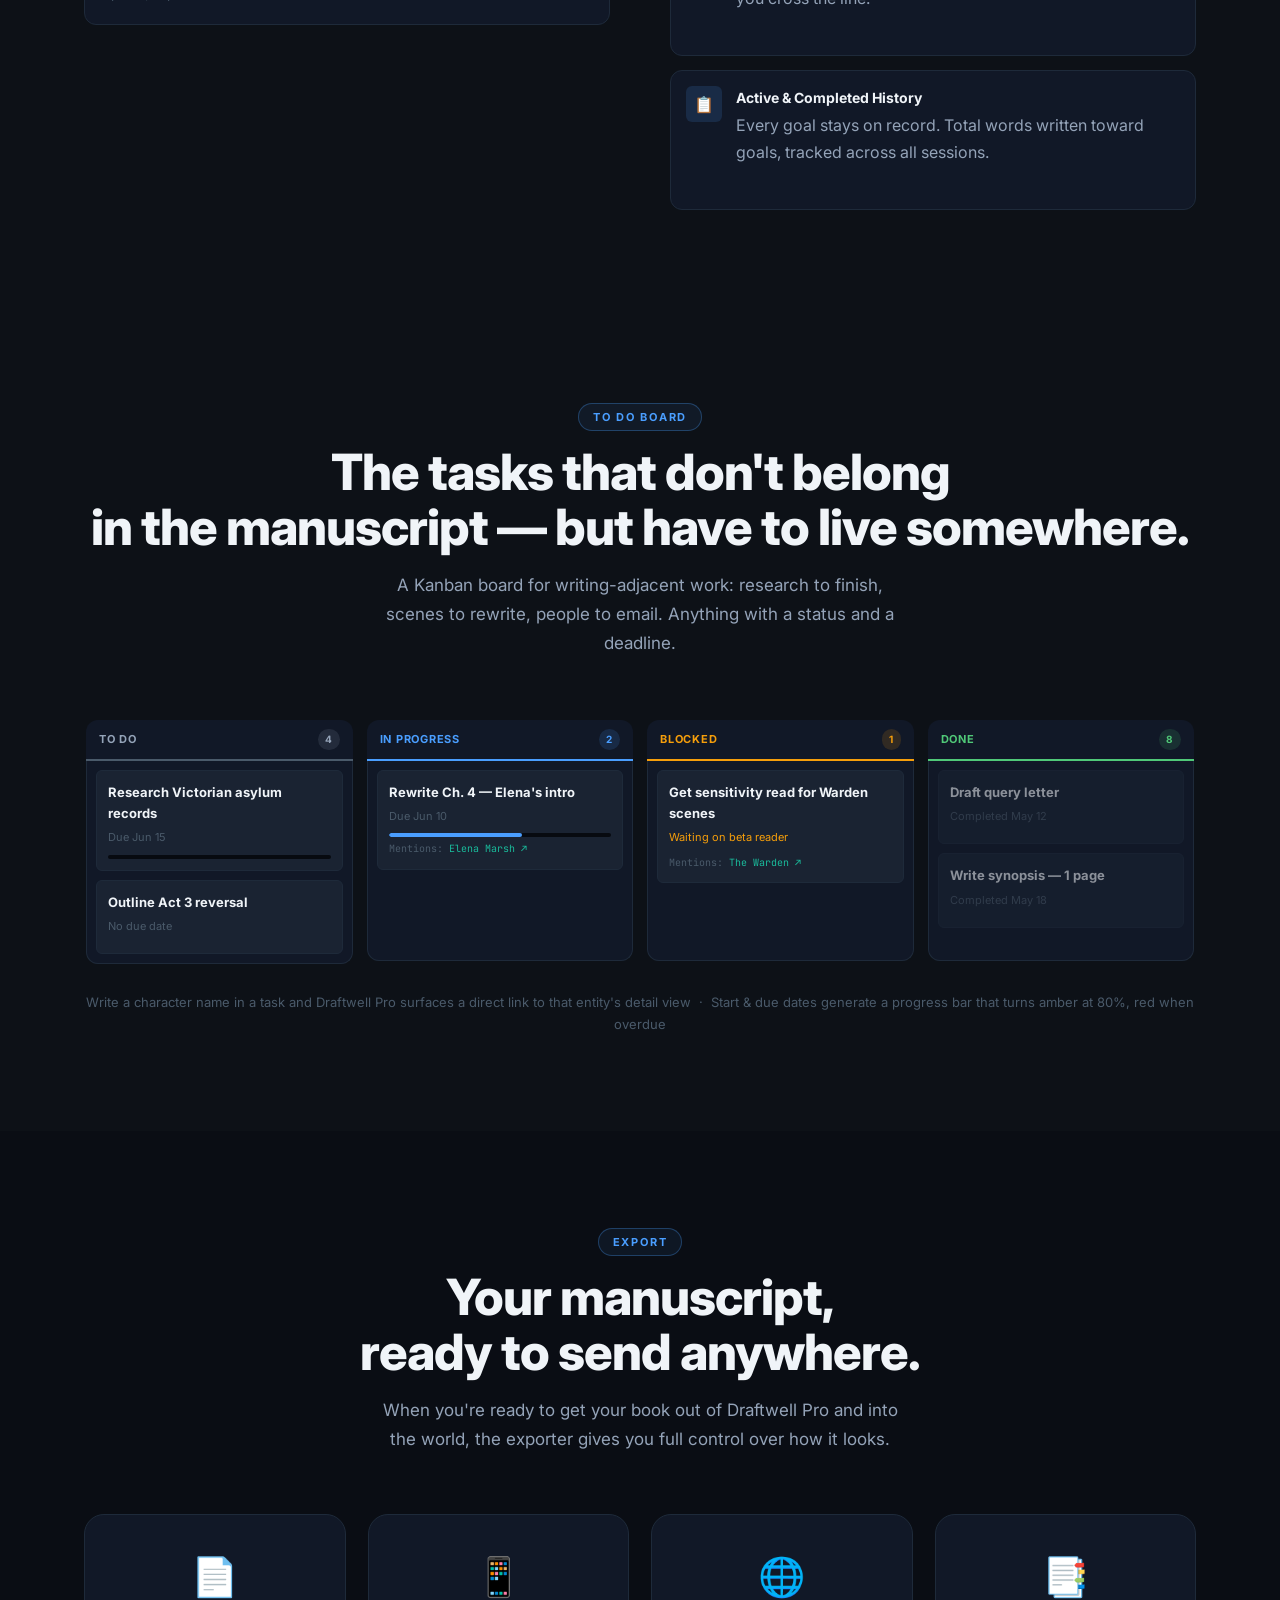
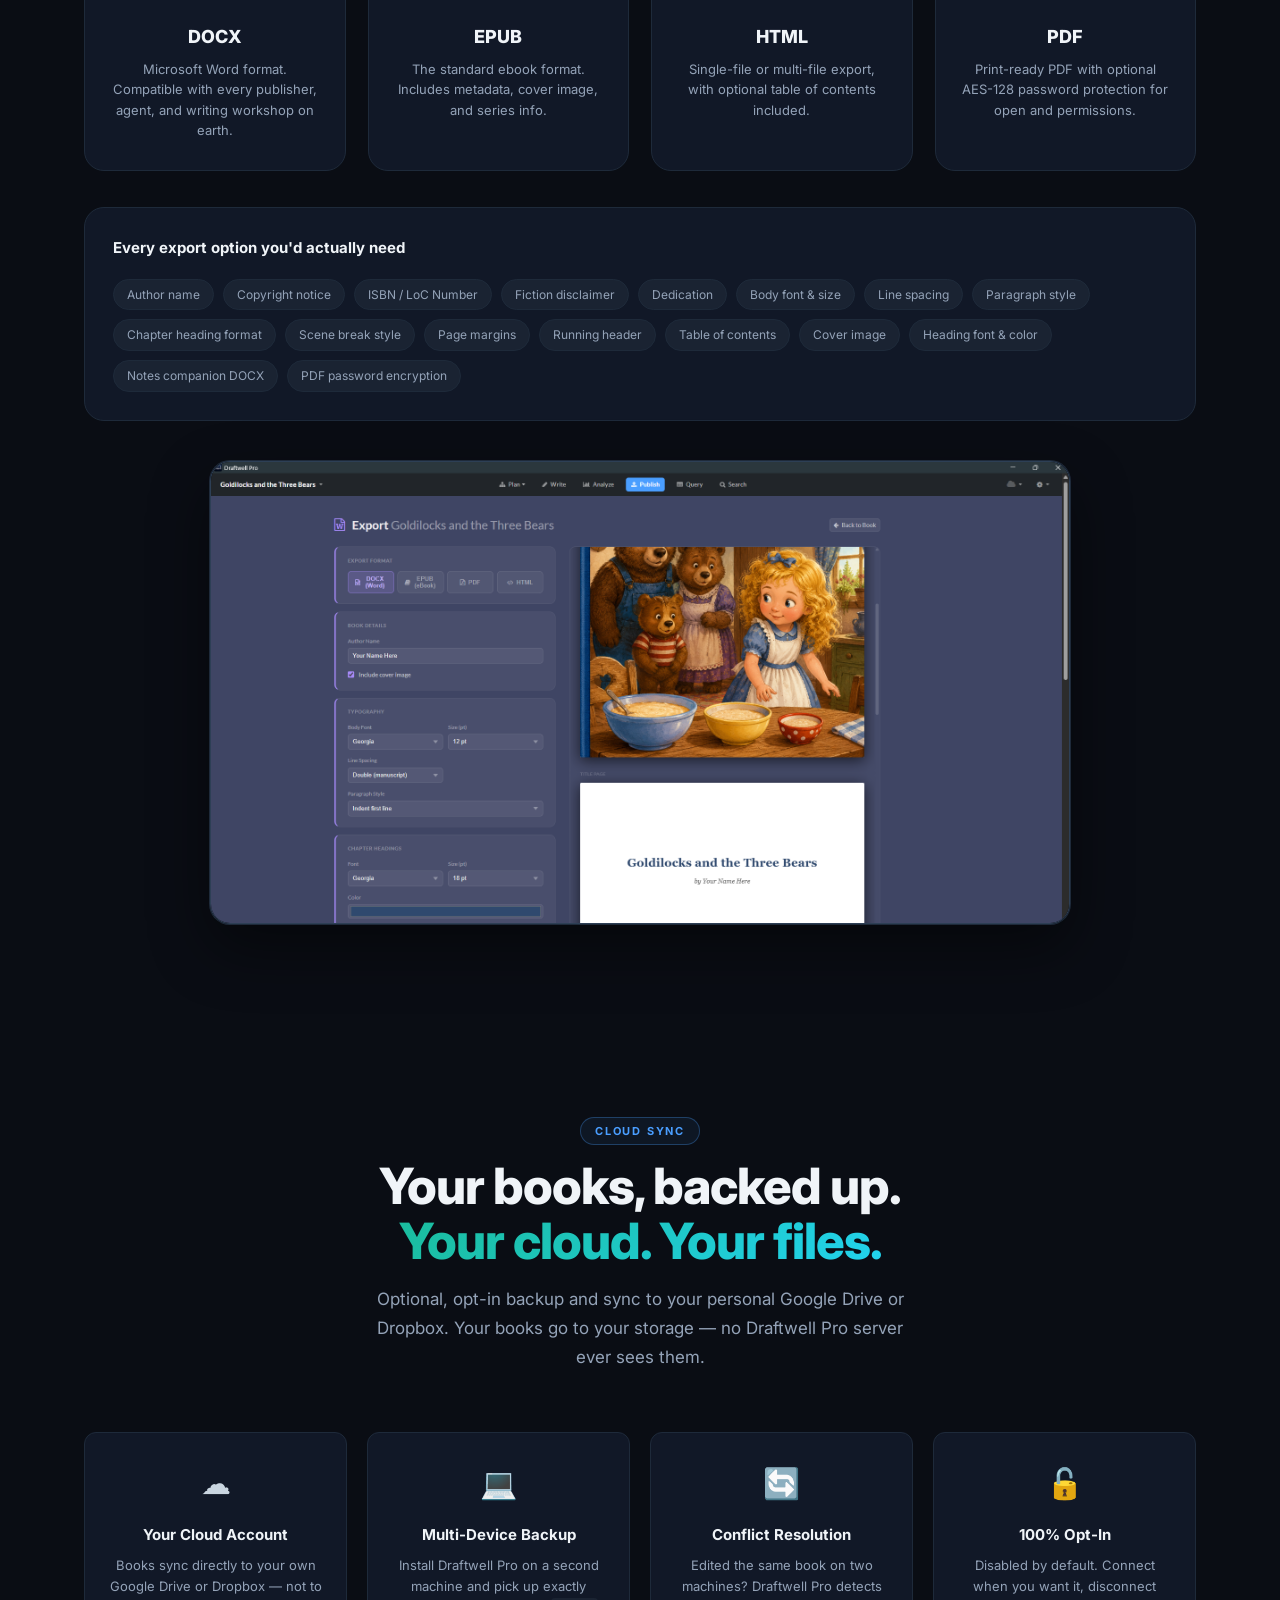
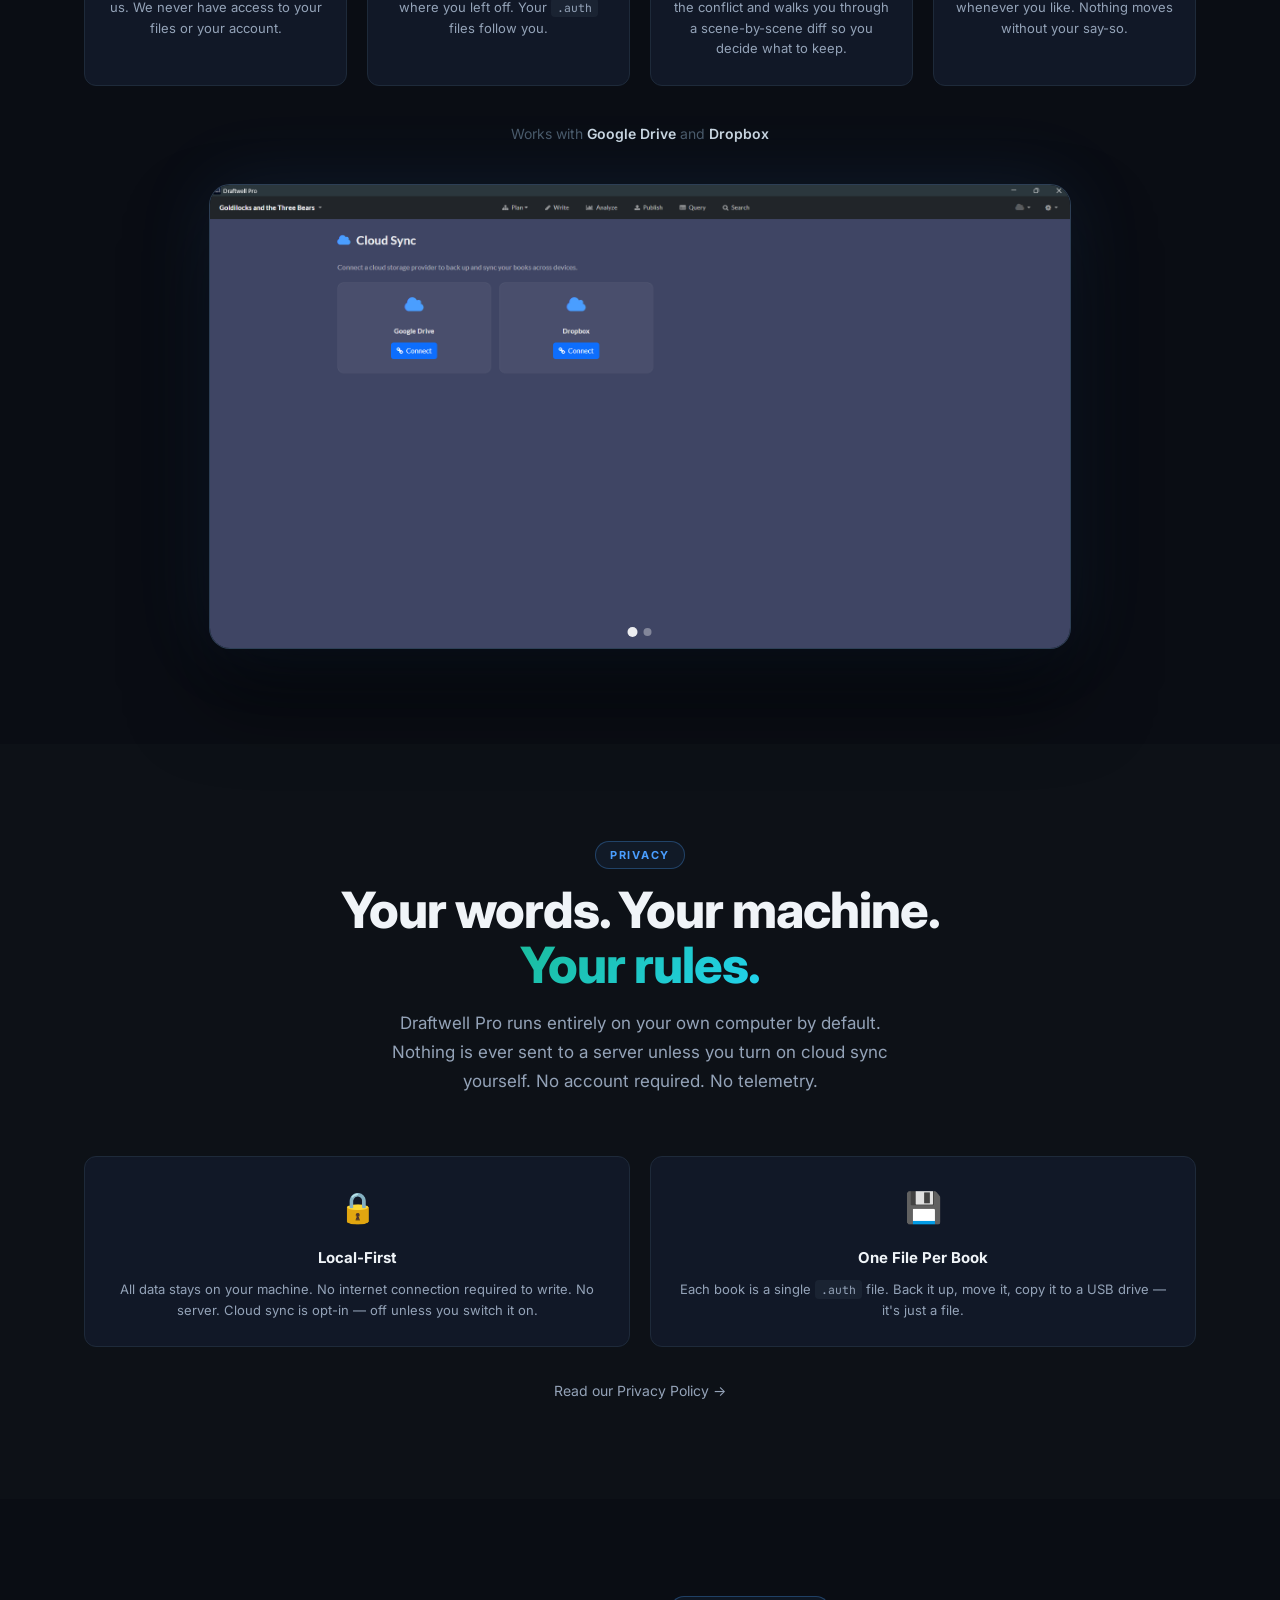
==== commit f879f381: "Image Updates" ====
--- a/docs/index.html
+++ b/docs/index.html
@@ -37,6 +37,7 @@
       <li><a href="#privacy">Privacy</a></li>
       <li><a href="#comparison">Comparison</a></li>
       <li><a href="#price">Pricing</a></li>
+      <li><a href="blog.html">Blog</a></li>
     </ul>
     <a href="installHelp.html" class="btn btn-primary nav-cta">Download</a>
   </div>
@@ -82,6 +83,7 @@
       <img class="hc-slide screenshot"        src="images/QueryTracker1.png"   alt="Query tracker">
       <img class="hc-slide screenshot"        src="images/QueryTracker2.png"   alt="Query tracker detail">
       <img class="hc-slide screenshot"        src="images/Search.png"          alt="Full-text search">
+      <img class="hc-slide screenshot"        src="images/Theme1.png"          alt="Site theme picker">
       <button class="hc-arrow hc-prev" aria-label="Previous image">&#8249;</button>
       <button class="hc-arrow hc-next" aria-label="Next image">&#8250;</button>
       <div class="hc-dots">
@@ -98,6 +100,7 @@
         <button class="hc-dot"        data-idx="10" aria-label="Slide 11"></button>
         <button class="hc-dot"        data-idx="11" aria-label="Slide 12"></button>
         <button class="hc-dot"        data-idx="12" aria-label="Slide 13"></button>
+        <button class="hc-dot"        data-idx="13" aria-label="Slide 14"></button>
       </div>
     </div>
   </div>
@@ -187,6 +190,8 @@
         <img src="images/1BookSelection.png" alt="Book selection screen" class="screenshot section-screenshot">
         <img src="images/4BookEditor.png" alt="Draftwell Pro writing environment" class="screenshot section-screenshot">
         <img src="images/5BookEditorEntity.png" alt="Writing environment with entity panel open" class="screenshot section-screenshot">
+        <img src="images/Theme2.png" alt="Editor in a warm paper theme" class="screenshot section-screenshot">
+        <img src="images/Theme3.png" alt="Editor in a grey focus theme" class="screenshot section-screenshot">
       </div>
     </div>
   </div>
@@ -456,16 +461,24 @@
       <div class="ac-wrap reveal">
         <div class="hero-carousel">
           <img class="hc-slide active screenshot" src="images/10Analyze.png"       alt="Analytics overview">
+          <img class="hc-slide screenshot"        src="images/10.5Analyze.png"     alt="Flagged scene detail popup">
           <img class="hc-slide screenshot"        src="images/11WritingStyle.png"  alt="Writing Style dashboard">
           <img class="hc-slide screenshot"        src="images/16Style.png"         alt="Style analysis">
+          <img class="hc-slide screenshot"        src="images/16.2.Openings.png"   alt="Weak scene endings analysis">
           <img class="hc-slide screenshot"        src="images/12Readability.png"   alt="Readability metrics">
           <img class="hc-slide screenshot"        src="images/13Vocabulary.png"    alt="Vocabulary metrics">
           <img class="hc-slide screenshot"        src="images/17Pacing.png"        alt="Pacing analysis">
+          <img class="hc-slide screenshot"        src="images/17.2.Echos.png"      alt="Repeated phrase echoes analysis">
           <img class="hc-slide screenshot"        src="images/14Rhythm.png"        alt="Rhythm metrics">
+          <img class="hc-slide screenshot"        src="images/14.2.Sentences.png"  alt="Sentence type analysis">
+          <img class="hc-slide screenshot"        src="images/14.3.Consistency.png" alt="Tense and POV consistency analysis">
           <img class="hc-slide screenshot"        src="images/15Paragraphs.png"    alt="Paragraph analysis">
           <img class="hc-slide screenshot"        src="images/19EntityFrequency.png" alt="Entity frequency">
           <img class="hc-slide screenshot"        src="images/9Goals.png"          alt="Session goals">
           <img class="hc-slide screenshot"        src="images/18Structure.png"     alt="Story Structure dashboard">
+          <img class="hc-slide screenshot"        src="images/18.2.EmotionalArc.png" alt="Emotional arc story shape analysis">
+          <img class="hc-slide screenshot"        src="images/18.3.MedianChapters.png" alt="Chapter length and reading time analysis">
+          <img class="hc-slide screenshot"        src="images/18.4.CliffhangerScore.png" alt="Chapter cliffhanger score analysis">
           <button class="hc-arrow hc-prev" aria-label="Previous image">&#8249;</button>
           <button class="hc-arrow hc-next" aria-label="Next image">&#8250;</button>
           <div class="hc-dots">
@@ -480,6 +493,14 @@
             <button class="hc-dot"        data-idx="8" aria-label="Slide 9"></button>
             <button class="hc-dot"        data-idx="9" aria-label="Slide 10"></button>
             <button class="hc-dot"        data-idx="10" aria-label="Slide 11"></button>
+            <button class="hc-dot"        data-idx="11" aria-label="Slide 12"></button>
+            <button class="hc-dot"        data-idx="12" aria-label="Slide 13"></button>
+            <button class="hc-dot"        data-idx="13" aria-label="Slide 14"></button>
+            <button class="hc-dot"        data-idx="14" aria-label="Slide 15"></button>
+            <button class="hc-dot"        data-idx="15" aria-label="Slide 16"></button>
+            <button class="hc-dot"        data-idx="16" aria-label="Slide 17"></button>
+            <button class="hc-dot"        data-idx="17" aria-label="Slide 18"></button>
+            <button class="hc-dot"        data-idx="18" aria-label="Slide 19"></button>
           </div>
         </div>
       </div>
@@ -1450,6 +1471,7 @@
       <li><a href="#query-tracker">Query Tracker</a></li>
       <li><a href="#privacy">Privacy</a></li>
       <li><a href="#price">Pricing</a></li>
+      <li><a href="blog.html">Blog</a></li>
     </ul>
     <div class="footer-copy">&copy; 2025 Draftwell Pro. Designed by a writer, for writers.</div>
   </div>
--- a/docs/css/styles.css
+++ b/docs/css/styles.css
@@ -1091,6 +1091,72 @@
 .price-cta { display: flex; flex-direction: column; align-items: center; gap: 11px; }
 .price-os-note { font-size: 12px; color: var(--text-4); }
 
+.blog-grid {
+  display: grid;
+  grid-template-columns: repeat(auto-fit, minmax(280px, 1fr));
+  gap: 22px;
+}
+.blog-card {
+  background: var(--bg-3);
+  border: 1px solid var(--border-dim);
+  border-radius: var(--r-md);
+  padding: 28px;
+  transition: transform 0.2s, border-color 0.2s;
+}
+.blog-card:hover {
+  border-color: var(--border-bright);
+  transform: translateY(-2px);
+}
+.blog-card-meta {
+  font-size: 13px;
+  color: var(--text-4);
+  margin-bottom: 12px;
+}
+.blog-card h3 {
+  font-size: 22px;
+  font-weight: 700;
+  color: var(--text-1);
+  margin-bottom: 14px;
+  line-height: 1.2;
+}
+.blog-card-snippet {
+  color: var(--text-3);
+  line-height: 1.75;
+  margin-bottom: 20px;
+}
+.blog-card a {
+  font-weight: 700;
+  color: var(--blue);
+}
+.blog-card h3 a {
+  color: inherit;
+}
+.blog-card h3 a:hover {
+  color: var(--blue);
+}
+.blog-empty {
+  background: var(--bg-3);
+  border: 1px solid var(--border-dim);
+  border-radius: var(--r-md);
+  padding: 24px;
+  color: var(--text-3);
+}
+.article-content {
+  max-width: 720px;
+  margin: 0 auto;
+}
+.article-content p {
+  color: var(--text-3);
+  line-height: 1.75;
+  margin-bottom: 18px;
+}
+.article-content h2 {
+  font-size: 24px;
+  font-weight: 700;
+  color: var(--text-1);
+  margin: 40px 0 14px;
+}
+
 /* --- Footer --------------------------------------------------------- */
 footer {
   background: var(--bg-0);
